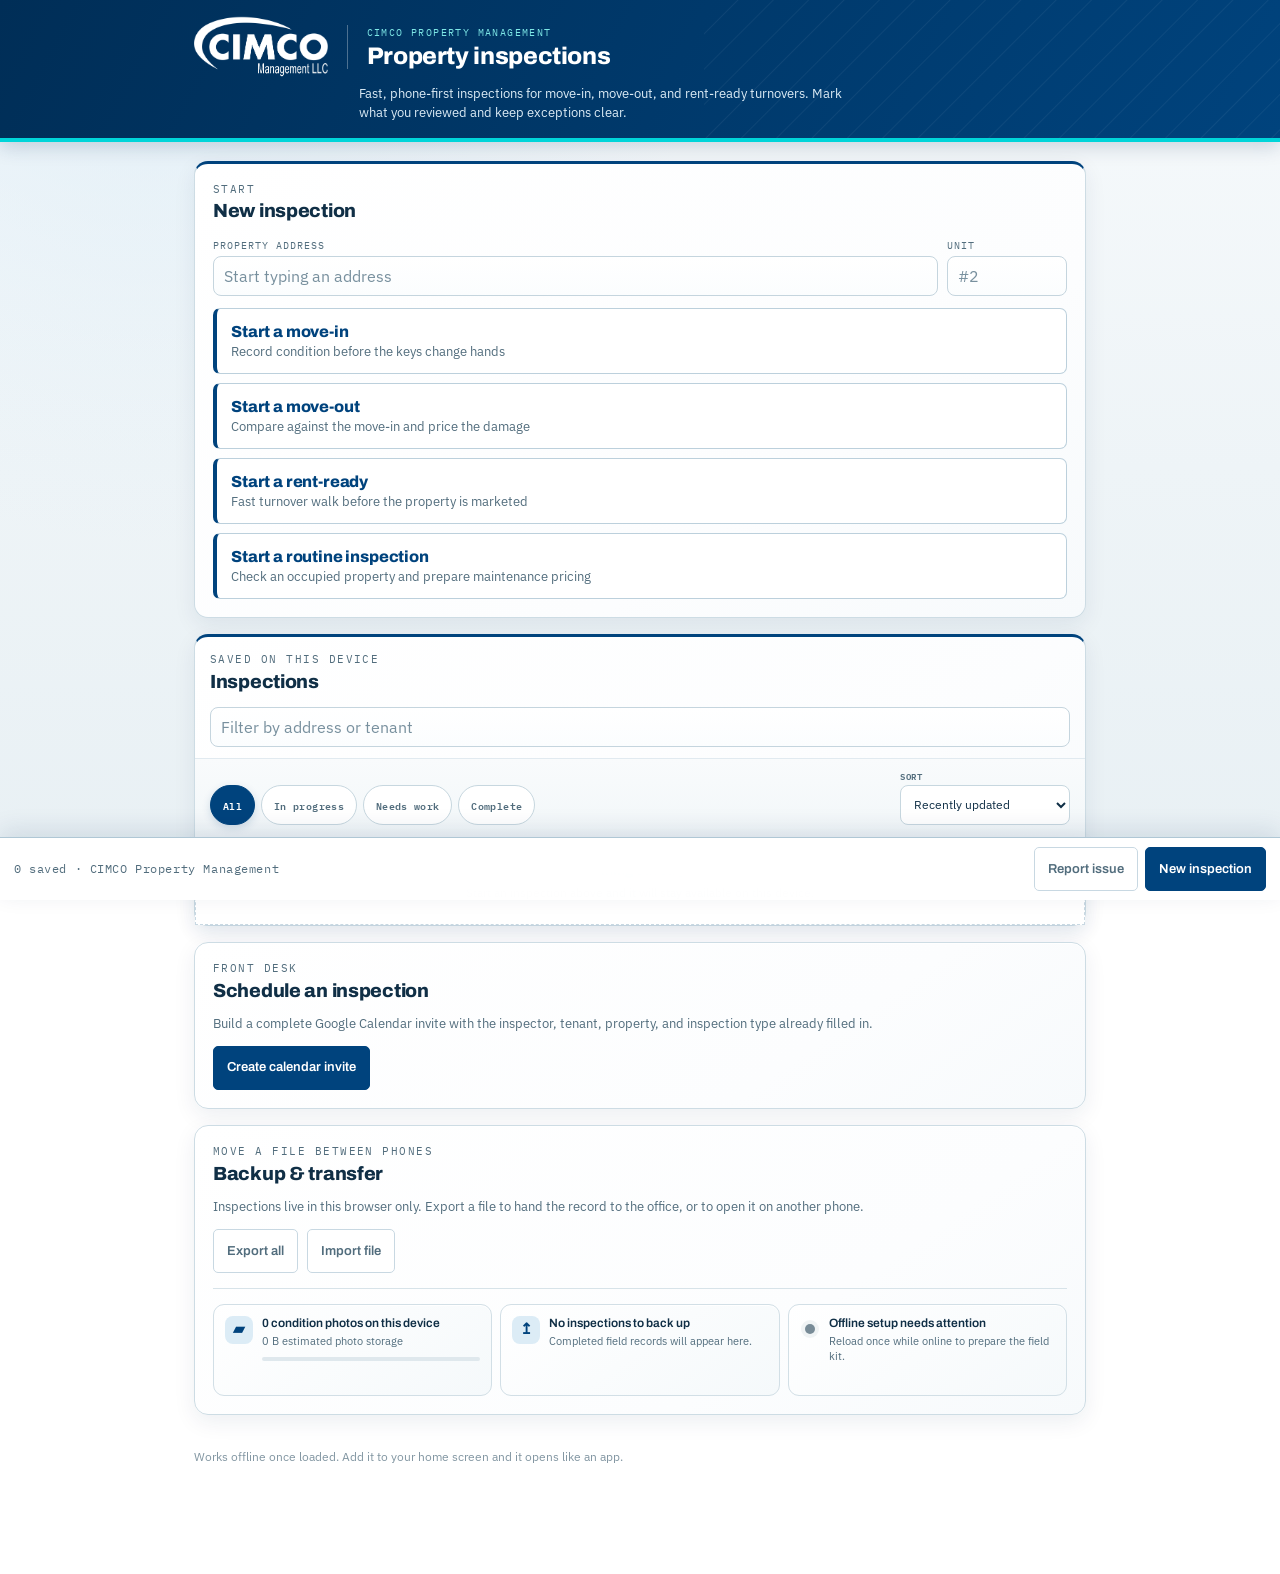
==== index.html @ 4949aca7 "Clear stale offline update status" ====
<!doctype html>
<meta charset="utf-8">
<meta name="viewport" content="width=device-width, initial-scale=1, viewport-fit=cover">
<title>CIMCO Property Inspection</title>
<meta name="theme-color" content="#00437D">
<meta name="apple-mobile-web-app-capable" content="yes">
<meta name="apple-mobile-web-app-status-bar-style" content="black-translucent">
<meta name="apple-mobile-web-app-title" content="Inspection">
<meta name="mobile-web-app-capable" content="yes">
<meta name="description" content="Fast property inspections for move-in, move-out, rent-ready, and routine property checks.">
<link rel="manifest" href="manifest.json">
<link rel="icon" href="./icon-192.png">

<link rel="preconnect" href="https://fonts.googleapis.com">
<link rel="preconnect" href="https://fonts.gstatic.com" crossorigin>
<link href="https://fonts.googleapis.com/css2?family=Archivo:wght@500;600;800&family=IBM+Plex+Mono:wght@400;500;600&family=IBM+Plex+Sans:wght@400;500;600&display=swap" rel="stylesheet">

<style>
:root{
  --brand:#00437D; --brand-deep:#002E57; --brand-mid:#1E6C9F; --brand-light:#DCECF6; --brand-pale:#F3F8FB;
  --ink:#102F46; --slate:#526D7D; --mute:#8296A2;
  --paper:#EEF4F8; --card:#FFFFFF; --rule:#C8D8E2; --hair:#E5EEF3;
  --hivis:#2D83B8;
  --ok:#096C9D; --work:#B84C42; --na:#788B97;
  --flag:#B84C42;
}
body[data-mode="out"]{ --hivis:#1E6C9F; }
body[data-mode="ready"]{ --hivis:#347FAD; }
body[data-mode="routine"]{ --hivis:#236F9F; }
*{box-sizing:border-box}
html{-webkit-text-size-adjust:100%; overscroll-behavior-x:none}
body{
  margin:0; background:linear-gradient(180deg,#F8FBFD 0,#EEF4F8 46%,#E6F0F5 100%); color:var(--ink);
  font-family:"IBM Plex Sans",-apple-system,BlinkMacSystemFont,"Segoe UI",sans-serif;
  font-size:15px; line-height:1.5;
  padding-bottom:calc(88px + env(safe-area-inset-bottom));
}
h1,h2,h3{font-family:"Archivo","Helvetica Neue",Arial,sans-serif;margin:0;letter-spacing:-0.01em}
button,input,textarea,select{font-family:inherit;font-size:15px}
button{touch-action:manipulation;-webkit-tap-highlight-color:transparent;cursor:pointer}
textarea,input,select{font-size:16px}
.mini,.act,.newbtn,.chip,.cam{transition:transform .16s ease,box-shadow .16s ease,border-color .16s ease,background .2s ease}
.mini:active,.act:active,.newbtn:active,.chip:active,.cam:active{transform:scale(.97)}
@media (hover:hover){.newbtn:hover{transform:translateY(-2px);box-shadow:0 7px 16px rgba(33,51,50,.16)}.card:hover{box-shadow:0 8px 22px rgba(79,63,42,.08)}}
.wrap{max-width:880px;margin:0 auto;padding:0 14px}
.mono{font-family:"IBM Plex Mono",ui-monospace,Menlo,Consolas,monospace}
:focus-visible{outline:2.5px solid var(--hivis);outline-offset:2px}
@media (prefers-reduced-motion:reduce){*,*:before,*:after{animation-duration:.01ms!important;animation-iteration-count:1!important;transition:none!important;scroll-behavior:auto!important}}

/* ---------- masthead ---------- */
.mast{position:relative;overflow:hidden;background:linear-gradient(120deg,#FFFFFF 0%,#F1F7FB 58%,#DCECF6 100%);color:var(--ink);padding:18px 0 0;border-bottom:4px solid var(--brand);box-shadow:0 4px 16px rgba(0,67,125,.14)}
.mast:after{content:"";position:absolute;inset:0 0 0 56%;pointer-events:none;opacity:.38;background:repeating-linear-gradient(135deg,transparent 0 18px,rgba(0,67,125,.10) 18px 19px),repeating-linear-gradient(45deg,transparent 0 46px,rgba(30,108,159,.10) 46px 47px)}
.mast .wrap,.mast .rail,.mast .pad{position:relative;z-index:1}
.mast-head{display:grid;grid-template-columns:190px minmax(0,1fr);gap:20px;align-items:center}
.mast .sub{display:none;font-family:"IBM Plex Mono",ui-monospace,Menlo,Consolas,monospace;font-size:11px;color:var(--brand-mid);text-transform:uppercase;letter-spacing:.14em;margin-bottom:6px}
.mast h1{font-size:25px;font-weight:800;text-transform:uppercase;letter-spacing:.02em;line-height:1.05}
.mast .lede{color:var(--slate);font-size:13px;margin:9px 0 0 210px;max-width:58ch}
.mast .pad{height:18px}
.report-logo{display:block;width:190px;height:88px;object-fit:contain;object-position:left center;filter:drop-shadow(0 3px 7px rgba(0,67,125,.10))}
.rail{display:flex;gap:7px;overflow-x:auto;padding:14px 14px 15px;margin:0 auto;max-width:880px}
.rail::-webkit-scrollbar{height:5px}
.rail::-webkit-scrollbar-thumb{background:#3A4045;border-radius:9px}
.chip{flex:0 0 auto;background:rgba(255,255,255,.82);border:1px solid rgba(0,67,125,.18);color:var(--slate);border-radius:6px;
  padding:7px 10px;text-align:left;min-width:118px;font-size:12.5px;line-height:1.3}
.chip b{display:block;font-weight:600;color:var(--ink);white-space:nowrap}
.chip span{font-family:"IBM Plex Mono",ui-monospace,Menlo,Consolas,monospace;font-size:10px;color:var(--mute);letter-spacing:.06em}
.chip.on{background:var(--hivis);border-color:var(--hivis)}
.chip.on b,.chip.on span{color:#fff}
.chip .dot{display:inline-block;width:6px;height:6px;border-radius:50%;background:#E98D76;margin-left:5px;vertical-align:middle}
.chip.on .dot{background:#874130}
.chip .tick{color:#9ED8BD;font-weight:700}
.chip.on .tick{color:#fff}

/* ---------- cards ---------- */
.card{background:var(--card);border:1px solid var(--rule);border-top:3px solid var(--ink);padding:15px;margin:16px 0;border-radius:7px;box-shadow:0 5px 16px rgba(79,63,42,.055)}
.card h2{font-size:17px;font-weight:800;text-transform:uppercase;letter-spacing:.01em}
.eyebrow{font-family:"IBM Plex Mono",ui-monospace,Menlo,Consolas,monospace;font-size:10.5px;letter-spacing:.14em;text-transform:uppercase;color:var(--slate)}

/* header form */
.grid{display:grid;grid-template-columns:1fr 1fr;gap:9px;margin-top:12px}
.grid .full{grid-column:1/-1}
label.f{display:block}
label.f > span{display:block;font-family:"IBM Plex Mono",ui-monospace,Menlo,Consolas,monospace;font-size:10px;letter-spacing:.1em;text-transform:uppercase;color:var(--slate);margin-bottom:3px}
.in{width:100%;border:1px solid var(--rule);background:#FFFEFB;padding:9px 10px;border-radius:5px;color:var(--ink)}
.in:focus{background:#fff;border-color:var(--slate)}
textarea.in{resize:vertical;min-height:60px;line-height:1.45}
.seg{display:flex;gap:6px}
.seg button{flex:1;min-height:42px;border:1px solid var(--rule);background:#FFFEFB;color:var(--slate);border-radius:5px;font-family:"IBM Plex Mono",ui-monospace,Menlo,Consolas,monospace;font-size:12px;letter-spacing:.08em;text-transform:uppercase}
.seg button.on{background:var(--ink);border-color:var(--ink);color:var(--hivis)}
.form-switch{display:grid;grid-template-columns:minmax(0,1fr) minmax(150px,190px) auto;gap:8px;align-items:end;margin-top:12px;padding:10px;border:1px solid var(--rule);border-left:4px solid var(--brand);border-radius:6px;background:var(--brand-pale)}
.form-switch-copy{min-width:0}
.form-switch-copy b{display:block;font-size:13px;color:var(--ink)}
.form-switch-copy small{display:block;margin-top:2px;color:var(--slate);font-size:11.5px;line-height:1.35}
.form-switch label span{display:block;margin-bottom:3px;font:9px/1.2 "IBM Plex Mono",ui-monospace,monospace;letter-spacing:.1em;text-transform:uppercase;color:var(--slate)}
.form-switch select{min-height:38px;padding:7px 9px}
.form-switch .mini:disabled{opacity:.48;cursor:default}

/* progress strip */
.strip{margin-top:14px;height:12px;background:repeating-linear-gradient(45deg,#E8E0D2 0 6px,#DDD3C4 6px 12px);position:relative;overflow:hidden;border-radius:99px}
.strip i{position:absolute;inset:0 auto 0 0;width:0;background:var(--hivis);transition:width .4s cubic-bezier(.2,.8,.2,1)}
.strip.done i{background:var(--ok)}
.strip.blocked i{background:var(--work)}
.tally{display:flex;justify-content:space-between;align-items:baseline;margin-top:7px;font-family:"IBM Plex Mono",ui-monospace,Menlo,Consolas,monospace;font-size:11px;letter-spacing:.06em;color:var(--slate)}
.tally b{font-size:15px;color:var(--ink)}
.strip.bump i{animation:progress-glow .65s ease both}
.fieldpulse{display:grid;grid-template-columns:36px minmax(0,1fr) auto;gap:9px;align-items:center;margin-top:12px;padding:9px 10px;border:1px solid #E3D7C4;border-radius:7px;background:linear-gradient(100deg,#FFF8EC,#FFFDF8);box-shadow:inset 0 1px rgba(255,255,255,.8);transition:background .25s,border-color .25s,transform .25s}
.fieldpulse.complete{background:linear-gradient(100deg,#EDF8F1,#FFFDF8);border-color:#B8DCC7}
.pace-signal{width:32px;height:32px;display:grid;place-items:center;border-radius:50%;background:var(--ink);color:var(--hivis);font-family:"Archivo","Helvetica Neue",Arial,sans-serif;font-weight:800;font-size:16px;box-shadow:0 3px 8px rgba(39,66,74,.2)}
.fieldpulse.complete .pace-signal{background:var(--ok);color:#fff}
.pace-copy{min-width:0;display:grid;gap:1px}
.pace-copy b{font-size:13px;line-height:1.2}
.pace-copy small{font-size:11.5px;color:var(--slate);line-height:1.25}
.pace-badge{font-family:"IBM Plex Mono",ui-monospace,Menlo,Consolas,monospace;font-size:9px;letter-spacing:.09em;color:#6E5837;border:1px solid #DEC9A9;border-radius:99px;padding:4px 6px;white-space:nowrap}
.fieldpulse.complete .pace-badge{color:var(--ok);border-color:#A5D1B5}
@keyframes progress-glow{0%{filter:brightness(1)}45%{filter:brightness(1.35);box-shadow:0 0 0 5px rgba(213,162,94,.2)}100%{filter:brightness(1);box-shadow:none}}
.print-meta{display:none}
.print-label,.print-sig-name{display:none}
.walk-progress{position:fixed;z-index:45;left:50%;top:9px;width:min(calc(100vw - 22px),460px);padding:8px 10px;border:1px solid #D8CCB7;border-radius:8px;background:rgba(255,253,249,.97);box-shadow:0 8px 22px rgba(31,52,53,.18);color:var(--ink);font:inherit;text-align:left;cursor:pointer;opacity:0;pointer-events:none;transform:translate(-50%,-130%);transition:transform .24s ease,opacity .2s ease;backdrop-filter:blur(12px)}
.walk-progress.show{opacity:1;pointer-events:auto;transform:translate(-50%,0)}
.walk-progress-top{display:flex;align-items:baseline;justify-content:space-between;gap:8px}
.walk-progress-top b{font-family:"Archivo","Helvetica Neue",Arial,sans-serif;font-size:12px;line-height:1.1}
.walk-progress-top small{font-family:"IBM Plex Mono",ui-monospace,Menlo,Consolas,monospace;font-size:9px;letter-spacing:.045em;color:var(--slate);white-space:nowrap}
.walk-progress-line{display:grid;grid-template-columns:1fr auto;align-items:center;gap:8px;margin-top:6px}
.walk-progress-line i{display:block;height:6px;overflow:hidden;border-radius:99px;background:#E8E0D2}
.walk-progress-line em{display:block;width:0;height:100%;border-radius:inherit;background:var(--hivis);transition:width .35s cubic-bezier(.2,.8,.2,1),background .25s}
.walk-progress.complete .walk-progress-line em{background:var(--ok)}
.walk-progress-line strong{font-family:"IBM Plex Mono",ui-monospace,Menlo,Consolas,monospace;font-size:11px;color:var(--ink)}

/* legend */
.legend{display:grid;grid-template-columns:repeat(3,1fr);gap:6px;margin-top:13px;padding-top:13px;border-top:1px solid var(--rule)}
.lg{display:flex;align-items:center;gap:7px;font-size:12px;color:var(--slate)}
.tag{width:26px;height:26px;flex:0 0 auto;display:grid;place-items:center;border-radius:5px;color:#fff;
  font-family:"IBM Plex Mono",ui-monospace,Menlo,Consolas,monospace;font-weight:600;font-size:13px}
.t-ok{background:var(--ok)} .t-work{background:var(--work)} .t-na{background:var(--na)}

/* ---------- spaces ---------- */
.sec{background:var(--card);border:1px solid var(--rule);margin-bottom:10px;border-radius:7px;overflow:hidden;box-shadow:0 3px 10px rgba(79,63,42,.035)}
.sec>summary{list-style:none;padding:12px 14px;display:flex;align-items:center;gap:9px;font-family:"Archivo","Helvetica Neue",Arial,sans-serif;font-weight:600;font-size:15.5px}
.sec>summary::-webkit-details-marker{display:none}
.caret{color:var(--mute);font-size:11px;transition:transform .2s}
details[open]>summary .caret{transform:rotate(90deg)}
.count{margin-left:auto;font-family:"IBM Plex Mono",ui-monospace,Menlo,Consolas,monospace;font-size:11px;color:var(--slate);letter-spacing:.05em;white-space:nowrap}
.count.flag{color:var(--work);font-weight:600}
.count.ok{color:var(--ok)}
.carry-badge{margin-left:2px;padding:2px 5px;border:1px solid #AFC8D7;border-radius:99px;background:var(--brand-pale);color:var(--brand);font:8px/1.2 "IBM Plex Mono",ui-monospace,monospace;letter-spacing:.06em;text-transform:uppercase;white-space:nowrap}
.sectools{display:flex;gap:6px;flex-wrap:wrap;padding:0 14px 11px;border-bottom:1px solid var(--rule)}
.mini{border:1px solid var(--rule);background:#FFFEFB;color:var(--slate);border-radius:5px;padding:7px 10px;min-height:36px;
  font-family:"IBM Plex Mono",ui-monospace,Menlo,Consolas,monospace;font-size:11px;letter-spacing:.07em;text-transform:uppercase}
.mini:hover{border-color:var(--slate);color:var(--ink)}
.mini.go{border-color:var(--ok);color:var(--ok)}
.mini.warn{border-color:var(--rule);color:var(--work)}
.roomtools{margin:0 0 12px;padding:13px 14px;border:1px solid var(--rule);border-left:4px solid var(--hivis);border-radius:7px;background:linear-gradient(110deg,#FFF9EF,#FFFDF9);box-shadow:0 3px 10px rgba(79,63,42,.035)}
.roomtools-head{display:flex;align-items:flex-start;justify-content:space-between;gap:12px}
.roomtools-head b{display:block;font-size:14px;color:var(--ink)}
.roomtools-head span{display:block;margin-top:2px;font-size:11.5px;line-height:1.35;color:var(--slate)}
.roomquick{display:flex;gap:6px;flex-wrap:wrap;margin-top:10px}
.roomquick .mini{background:#fff;min-height:38px}
.roomquick .room-primary{border-color:var(--hivis);color:var(--ink)}
.roomtools-note{margin-top:8px;font:10px/1.4 "IBM Plex Mono",ui-monospace,monospace;color:var(--mute)}
.print-room-groups{display:none}

/* desktop room bookmarks + compact mobile jump control */
.section-bookmarks{display:none;position:fixed;z-index:32;top:150px;left:max(12px,calc(50% - 630px));width:174px;max-height:calc(100vh - 176px);overflow:auto;padding:11px;background:rgba(255,253,249,.97);border:1px solid var(--rule);border-top:3px solid var(--ink);border-radius:7px;box-shadow:0 7px 20px rgba(42,54,51,.12);backdrop-filter:blur(10px)}
.section-bookmarks h2{font-size:10px;letter-spacing:.12em;text-transform:uppercase;color:var(--slate);margin:0 0 7px;padding:0 4px}
.section-bookmark{width:100%;display:grid;grid-template-columns:minmax(0,1fr) auto;gap:6px;align-items:center;border:0;border-top:1px solid var(--hair);background:transparent;color:var(--ink);padding:8px 4px;text-align:left;font-size:12px;line-height:1.25}
.section-bookmark:first-of-type{border-top:0}
.section-bookmark span{overflow:hidden;text-overflow:ellipsis;white-space:nowrap}
.section-bookmark small{font:9px/1 "IBM Plex Mono",ui-monospace,monospace;color:var(--mute)}
.section-bookmark:hover{color:var(--ok)}
.section-bookmark.on{color:var(--ink);font-weight:600;background:#F5EBDD;box-shadow:inset 3px 0 var(--hivis);padding-left:9px}
.section-bookmark.flag small{color:var(--work);font-weight:600}
.room-jump-mobile{display:none;margin:12px 0 4px;padding:9px 10px;border:1px solid var(--rule);border-left:4px solid var(--hivis);border-radius:6px;background:rgba(255,253,249,.96);box-shadow:0 3px 10px rgba(79,63,42,.055)}
.room-jump-mobile span{display:block;margin-bottom:3px;font:9px/1.2 "IBM Plex Mono",ui-monospace,monospace;letter-spacing:.1em;text-transform:uppercase;color:var(--slate)}
.room-jump-mobile select{width:100%;border:0;background:transparent;color:var(--ink);font-weight:600;padding:4px 1px}
@media (min-width:1180px){body[data-view="editor"] .section-bookmarks{display:block}}
@media (max-width:1179px){body[data-view="editor"] .room-jump-mobile{display:block}}

.item{padding:11px 14px;border-top:1px solid var(--hair)}
.item.flagged{background:#FFF5F0}
.item.is-na .iname{color:var(--na);text-decoration:line-through}
.itop{display:flex;align-items:center;gap:9px}
.iname{flex:1;font-size:14.5px;line-height:1.35}
.base{display:block;font-family:"IBM Plex Mono",ui-monospace,Menlo,Consolas,monospace;font-size:10px;letter-spacing:.06em;color:var(--mute);text-transform:uppercase;margin-top:2px}
.base.chg{color:var(--work);font-weight:600}
.cam{flex:0 0 auto;width:38px;height:38px;border:1px solid var(--rule);background:#FFFEFB;border-radius:5px;font-size:16px;line-height:1;position:relative}
.cam b{position:absolute;top:-6px;right:-6px;background:var(--ink);color:var(--hivis);border-radius:9px;font-family:"IBM Plex Mono",ui-monospace,Menlo,Consolas,monospace;font-size:10px;padding:1px 5px}
.pad6{display:grid;grid-template-columns:repeat(3,1fr);gap:6px;margin-top:9px}
.k{min-height:48px;border:1px solid var(--rule);background:#FFFEFB;border-radius:5px;
  font-family:"IBM Plex Mono",ui-monospace,Menlo,Consolas,monospace;font-weight:600;font-size:14px;color:var(--slate);display:grid;place-items:center;line-height:1;transition:transform .16s ease,box-shadow .16s ease,border-color .16s ease,background .2s ease}
.k small{display:block;white-space:nowrap;font-size:8px;letter-spacing:.06em;font-weight:400;margin-top:1px;color:var(--mute)}
.k:hover{border-color:var(--slate)}
.k:active{transform:scale(.94)}
.k.on{color:#fff;border-color:transparent}
.k.on small{color:rgba(255,255,255,.75)}
.k.on.k-ok{background:var(--ok)} .k.on.k-work{background:var(--work)} .k.on.k-na{background:var(--na)}
.item.just-marked{animation:item-set .48s ease both}
.item.just-marked .k.on{animation:status-pop .48s cubic-bezier(.18,.89,.32,1.28) both;box-shadow:0 6px 14px rgba(39,66,74,.16)}
.sec.section-finish>summary{animation:section-win .6s ease both}
@keyframes status-pop{0%{transform:scale(.86)}55%{transform:scale(1.1)}100%{transform:scale(1)}}
@keyframes item-set{0%{background:#FFF9E8}100%{background:inherit}}
@keyframes section-win{0%{background:#FFF3D9}100%{background:var(--card)}}
.note{width:100%;margin-top:8px;border:1px solid var(--rule);border-left:3px solid var(--work);padding:8px 9px;
  background:#fff;resize:vertical;min-height:40px;font-size:16px;line-height:1.45;display:none}
.item.flagged .note,.item.is-na .note{display:block}
.thumbs{display:flex;gap:6px;flex-wrap:wrap;margin-top:8px}
.thumbs img{width:56px;height:56px;object-fit:cover;border:1px solid var(--rule);border-radius:2px;cursor:pointer}
.pcode,.pnote,.pfigs{display:none}
@media print{#dictCard{display:none!important}}
.appx{display:none}

/* exceptions block */
.block{background:linear-gradient(120deg,#243F46,#31565A);color:var(--paper);padding:15px;margin-bottom:12px;border-radius:7px;border:1px solid #203A42;box-shadow:0 5px 16px rgba(33,51,50,.12)}
.block h3{color:var(--hivis);font-size:11.5px;text-transform:uppercase;letter-spacing:.14em;font-family:"IBM Plex Mono",ui-monospace,Menlo,Consolas,monospace;font-weight:600}
.block ul{margin:10px 0 0;padding-left:17px;font-size:13.5px;color:#DDE1E4}
.block li{margin-bottom:6px}
.block li b{color:#fff}
.block .none{margin-top:8px;font-size:13.5px;color:#9BA1A6}
.block .code{font-family:"IBM Plex Mono",ui-monospace,Menlo,Consolas,monospace;color:var(--hivis);font-size:11px;letter-spacing:.08em}

/* worksheet */
.wk{border-top:1px solid var(--rule);margin-top:12px;padding-top:10px}
.wkrow{display:flex;align-items:center;gap:8px;padding:9px 0;border-bottom:1px solid var(--hair);flex-wrap:wrap}
.wkrow .wn{flex:1 1 100%;font-size:13.5px}
.wkrow .wn i{font-style:normal;color:var(--slate);font-size:12px}
.money-entry{display:grid;grid-template-columns:auto minmax(0,1fr);align-items:center;border:1px solid var(--rule);border-radius:5px;background:#fff;overflow:hidden}
.money-entry .currency-prefix{padding-left:10px;color:var(--slate);font-family:"IBM Plex Mono",ui-monospace,Menlo,Consolas,monospace}
.money-entry .in{width:100%;border:0!important;background:transparent;padding-left:5px;box-shadow:none!important}
.wkrow .money-entry{width:112px}
.wkrow .money{width:100%}
.wkrow .seg{flex:1;min-width:180px}
.wkrow .seg button{min-height:36px;font-size:10.5px}
.wtot{display:flex;justify-content:space-between;align-items:baseline;padding-top:11px;font-family:"IBM Plex Mono",ui-monospace,Menlo,Consolas,monospace;font-size:12px;letter-spacing:.06em;color:var(--slate)}
.wtot b{font-family:"Archivo","Helvetica Neue",Arial,sans-serif;font-size:20px;color:var(--ink)}
.wtot b.empty{display:inline-block;min-width:112px;min-height:1.25em;border-bottom:1px solid var(--ink)}
.manual-pricing{display:none}

/* signatures */
.sigs{display:grid;grid-template-columns:1fr 1fr;gap:10px;margin-top:12px}
.sigbox{border:1px solid var(--rule);background:#FFFEFB;padding:9px}
.sig-surface{position:relative}
.sigbox canvas{width:100%;height:auto;aspect-ratio:30/11;background:#fff;border:1px dashed var(--rule);touch-action:none;display:block}
.sig-print{display:none}
.sigbox .row{display:flex;gap:6px;align-items:center;margin-top:7px}
.ack{font-size:12.5px;color:var(--slate);margin-top:11px;line-height:1.5;border-left:3px solid var(--hivis);padding-left:10px}

/* dictation */
.drow{display:flex;align-items:center;gap:9px;padding:8px 0;border-bottom:1px solid var(--hair);font-size:13.5px}
.drow .dt{flex:1;min-width:0}
.drow .dt b{font-weight:600}
.drow .dt i{display:block;font-style:normal;font-size:12px;color:var(--slate);margin-top:1px}
.dtag{flex:0 0 auto;padding:3px 8px;border-radius:5px;color:#fff;font-family:"IBM Plex Mono",ui-monospace,monospace;font-size:11px;letter-spacing:.05em}
.dtag.k-ok{background:var(--ok)} .dtag.k-work{background:var(--work)} .dtag.k-na{background:var(--na)}
.drop{border:0;background:none;color:var(--mute);font-size:17px;line-height:1;padding:4px 6px}
.drop:hover{color:var(--work)}
.dnote{font-size:12.5px;color:var(--slate);margin:10px 0 0;padding-left:10px;border-left:3px solid var(--hivis)}
#micBtn.live{background:var(--work);border-color:var(--work);color:#fff}
.localvoice{margin-top:11px;padding:11px;border:1px solid #D8CCB7;border-radius:6px;background:linear-gradient(110deg,#FFF9EE,#FFFDF9)}
#dictCard,[data-transcription-beta]{display:none!important}
.localvoice b{font-size:12.5px}
.localvoice p{margin:4px 0 0;font-size:12px;line-height:1.45;color:var(--slate)}
.dicthints{display:none;align-items:center;gap:7px;flex-wrap:wrap;margin-top:7px;padding:7px 9px;border-left:3px solid var(--hivis);background:#FFF8EC;color:var(--slate);font-size:11.5px;line-height:1.35}
.dicthints.on{display:flex}.dicthints button{font-size:10.5px;padding:6px 8px;min-height:30px}
.voice-status{display:grid;grid-template-columns:minmax(0,1fr) auto;gap:5px 8px;align-items:center;margin-top:9px;font-family:"IBM Plex Mono",ui-monospace,Menlo,Consolas,monospace;font-size:10px;letter-spacing:.04em;color:var(--slate)}
.voice-status b{font-size:10px;color:var(--ink);font-weight:700;font-variant-numeric:tabular-nums}
.voice-status small{grid-column:1/-1;font-size:9.5px;letter-spacing:.02em;color:var(--mute)}
.voice-status i{grid-column:1/-1;display:block;height:7px;overflow:hidden;border-radius:99px;background:#E6DDCF}
.voice-status i em{display:block;width:0;height:100%;border-radius:inherit;background:var(--hivis);transition:width .25s ease}
.voice-status.preparing i em{animation:voice-sweep 1.15s ease-in-out infinite}
.voice-status.done i em{width:100%!important;background:var(--ok)}
@keyframes voice-sweep{0%{width:8%}50%{width:72%}100%{width:8%}}
.officeai{position:relative;margin-top:12px;padding:13px;border:1px solid #A9C8C4;border-radius:7px;background:linear-gradient(125deg,#EEF8F5,#FFFDF8);overflow:hidden}
.officeai:after{content:"AI";position:absolute;right:-4px;top:-20px;font-family:"Archivo",sans-serif;font-size:76px;font-weight:800;color:#2F78660B;pointer-events:none}
.officeai-head{position:relative;z-index:1;display:flex;justify-content:space-between;align-items:center;gap:8px}
.officeai-head b{font-family:"Archivo",sans-serif;font-size:14px;color:var(--ink)}
.beta-pill{padding:3px 7px;border-radius:99px;background:#DCEFE8;color:#276653;font-family:"IBM Plex Mono",monospace;font-size:9px;letter-spacing:.08em;font-weight:600}
.officeai p{position:relative;z-index:1;margin:5px 0 0;font-size:12px;line-height:1.45;color:var(--slate)}
.officeai .row{position:relative;z-index:1}
.office-status{position:relative;z-index:1;display:grid;grid-template-columns:minmax(0,1fr) auto;gap:5px 8px;align-items:center;margin-top:10px;font-family:"IBM Plex Mono",monospace;font-size:10px;color:var(--slate)}
.office-status strong{font-size:10px;color:var(--ink)}
.office-status small{grid-column:1/-1;line-height:1.35;color:var(--mute)}
.office-status i{grid-column:1/-1;height:8px;overflow:hidden;border-radius:99px;background:#DCE5DF}
.office-status em{display:block;width:0;height:100%;border-radius:inherit;background:linear-gradient(90deg,var(--hivis),var(--ok));transition:width .28s ease}
.office-status.busy em{box-shadow:0 0 10px rgba(47,120,102,.35)}
.office-status.failed strong{color:var(--work)}
.office-status.done strong{color:var(--ok)}
.office-review{position:relative;z-index:1;display:none;margin-top:9px;padding:8px 9px;border-left:3px solid var(--ok);background:#fff;font-size:11.5px;color:var(--slate);line-height:1.45}
.office-review.on{display:block}
.backupvoice{padding:0;background:#FFFCF7}
.backupvoice summary{cursor:pointer;padding:10px 11px;font-family:"IBM Plex Mono",monospace;font-size:10px;letter-spacing:.06em;color:var(--slate)}
.backupvoice[open]{padding:0 11px 11px}.backupvoice[open] summary{margin:0 -11px 8px;border-bottom:1px solid var(--hair)}
.pair-status{padding:8px 10px;margin:9px 0;border-radius:5px;background:#F4F0E8;font-size:12px;color:var(--slate)}
.pair-status.ok{background:#EAF6EE;color:#276653}.pair-status.bad{background:#FFF0EC;color:#9C422F}

/* home */
.new{display:grid;grid-template-columns:1fr;gap:9px;margin-top:12px}
.newbtn{border:1px solid var(--ink);background:linear-gradient(120deg,#27424A,#31565A);color:var(--paper);text-align:left;padding:14px;border-radius:7px;box-shadow:0 3px 9px rgba(33,51,50,.12)}
.newbtn b{display:block;font-family:"Archivo","Helvetica Neue",Arial,sans-serif;font-weight:800;font-size:16px;text-transform:uppercase;letter-spacing:.02em;color:#fff}
.newbtn span{display:block;font-size:12.5px;color:#A9AFB4;margin-top:3px}
.newbtn.alt{background:var(--card);color:var(--ink)}
.newbtn.alt b{color:var(--ink)} .newbtn.alt span{color:var(--slate)}
.newbtn.ready{background:#FFF6E8;border-color:#C98B4B;color:var(--ink)}
.newbtn.ready b{color:#7C4E20}.newbtn.ready span{color:#765B36}
.newbtn.routine{background:#F2F7EA;border-color:#7B9A62;color:var(--ink)}
.newbtn.routine b{color:#426333}.newbtn.routine span{color:#5C7050}
.quickstart{display:grid;grid-template-columns:1fr 120px;gap:9px;margin-top:12px}
.quickstart .f{margin:0}
.quickstart .f.full{grid-column:1/-1}
.checkrow{display:flex;gap:7px;flex-wrap:wrap}
.checkrow label{display:flex;align-items:center;gap:6px;border:1px solid var(--rule);background:#FFFEFB;border-radius:5px;padding:8px 10px;font-size:13px}
.checkrow input{accent-color:var(--ink);width:16px;height:16px;margin:0}
.readyonly{display:none}
.routineonly{display:none}
body[data-mode="ready"] .readyonly{display:block}
body[data-mode="ready"] .readyonly.f{display:block}
body[data-mode="routine"] .routineonly{display:block}
body[data-mode="routine"] .routineonly.f{display:block}
body[data-mode="ready"] .signCard{display:none}
.inoutonly{display:block}
body[data-mode="ready"] .inoutonly{display:none!important}
body[data-mode="routine"] .moveonly{display:none!important}
.row{display:flex;gap:9px;flex-wrap:wrap;align-items:center}
.recrow{display:flex;align-items:stretch;border-top:1px solid var(--hair);background:var(--card)}
.recrow:first-of-type{border-top:none}
.rec{display:flex;align-items:center;gap:11px;padding:12px 14px;border:0;background:var(--card);flex:1;min-width:0;text-align:left}
.recdelete{flex:0 0 auto;align-self:center;margin-right:10px;padding:7px 8px;border:1px solid #D9B7AF;border-radius:5px;background:#FFF8F6;color:#A43D2B;font-family:"IBM Plex Mono",ui-monospace,Menlo,Consolas,monospace;font-size:9px;letter-spacing:.06em;text-transform:uppercase;cursor:pointer}
.recdelete:hover,.recdelete:focus-visible{background:#A43D2B;color:#fff;border-color:#A43D2B}
.rec .badge{flex:0 0 auto;width:44px;height:44px;display:grid;place-items:center;border-radius:6px;background:var(--ink);color:var(--hivis);
  font-family:"IBM Plex Mono",ui-monospace,Menlo,Consolas,monospace;font-size:11px;font-weight:600;letter-spacing:.04em}
.rec .badge.out{background:#0E3B4C;color:#4FC3E8}
.rec .badge.ready{background:#FFF0D5;color:#8B5208}
.rec .badge.routine{background:#EDF5E4;color:#426333}
.rec .rt{flex:1;min-width:0}
.rec .rt b{display:block;font-weight:600;font-size:14.5px;white-space:nowrap;overflow:hidden;text-overflow:ellipsis}
.rec .rt span{display:block;font-family:"IBM Plex Mono",ui-monospace,Menlo,Consolas,monospace;font-size:10.5px;color:var(--slate);letter-spacing:.06em;text-transform:uppercase;white-space:nowrap;overflow:hidden;text-overflow:ellipsis}
.rec .pc{font-family:"IBM Plex Mono",ui-monospace,Menlo,Consolas,monospace;font-size:11px;color:var(--slate)}
.empty{padding:22px 14px;text-align:center;color:var(--slate);font-size:13.5px;background:var(--card);border:1px dashed var(--rule)}

/* bottom bar */
.bar{position:fixed;left:0;right:0;bottom:0;background:rgba(255,253,249,.96);border-top:2px solid var(--ink);z-index:30;
  padding:9px 14px calc(9px + env(safe-area-inset-bottom));display:flex;gap:7px;align-items:center}
.bar .st{flex:1;min-width:0;font-family:"IBM Plex Mono",ui-monospace,Menlo,Consolas,monospace;font-size:11.5px;color:var(--slate);letter-spacing:.05em;
  white-space:nowrap;overflow:hidden;text-overflow:ellipsis}
.bar .st b{color:var(--ink)}
.act{font-family:"Archivo","Helvetica Neue",Arial,sans-serif;font-weight:600;font-size:13px;border:1px solid var(--ink);background:var(--card);color:var(--ink);
  padding:11px 13px;border-radius:5px;white-space:nowrap;min-height:44px}
.act:hover{background:var(--hivis)}
.act.ghost{border-color:var(--rule);color:var(--slate)}
.act.ghost:hover{background:#F3F1EA;color:var(--ink)}
.act.solid{background:var(--ink);color:#fff}
.act.solid:hover{background:#000}

/* lightbox + toast */
.lb{position:fixed;inset:0;background:rgba(10,11,12,.92);z-index:60;display:none;align-items:center;justify-content:center;flex-direction:column;gap:14px;padding:16px}
.lb.on{display:flex}
.lb img{max-width:100%;max-height:74vh;object-fit:contain}
.mcard{background:var(--card);border-top:3px solid var(--ink);width:100%;max-width:430px;padding:16px;max-height:82vh;overflow:auto}
.mcard .recrow{border-top:1px solid var(--hair)}
.bugnote{margin:10px 0;padding:9px 10px;border-left:3px solid var(--hivis);background:#FFF8EC;color:var(--slate);font-size:12px;line-height:1.45}
.bugstatus{margin:9px 0;padding:8px 10px;background:#F3F1EA;color:var(--slate);font:10.5px/1.45 "IBM Plex Mono",ui-monospace,Menlo,Consolas,monospace;white-space:pre-wrap;word-break:break-word}
.toast{position:fixed;left:50%;transform:translateX(-50%);bottom:calc(96px + env(safe-area-inset-bottom));background:var(--ink);color:#fff;
  padding:10px 16px;border-radius:2px;font-family:"IBM Plex Mono",ui-monospace,Menlo,Consolas,monospace;font-size:12px;letter-spacing:.06em;z-index:70;opacity:0;
  pointer-events:none;transition:opacity .25s}
.toast.on{opacity:1}
#celebrate{position:fixed;inset:0;z-index:80;pointer-events:none;overflow:hidden}
.confetti{position:absolute;left:50%;bottom:13%;width:8px;height:13px;border-radius:2px;background:var(--tone);opacity:0;animation:confetti-burst .95s cubic-bezier(.18,.72,.26,1) both}
@keyframes confetti-burst{0%{opacity:0;transform:translate(-50%,0) rotate(0deg) scale(.55)}10%{opacity:1}100%{opacity:0;transform:translate(calc(-50% + var(--x)),var(--y)) rotate(var(--spin)) scale(1)}}
.foot{font-size:12px;color:var(--mute);padding:16px 0 8px;line-height:1.6}
.hide{display:none!important}

/* ---------- CIMCO brand system ---------- */
.card,.sec,.section-bookmarks,.room-jump-mobile,.bar,.mcard,.rec,.recrow,.empty{background:var(--card);border-color:var(--rule);box-shadow:0 6px 18px rgba(0,67,125,.07)}
.card,.section-bookmarks,.mcard{border-top-color:var(--brand)}
.in,.mini,.cam,.k,.seg button,.checkrow label,.sigbox{background:#fff;border-color:var(--rule)}
.strip,.walk-progress-line i{background:repeating-linear-gradient(45deg,#DFEAF1 0 6px,#D2E0E9 6px 12px)}
.fieldpulse{border-color:#C9DDE9;background:linear-gradient(100deg,#EDF6FB,#FFFFFF)}
.fieldpulse.complete{border-color:#A9CBDD;background:linear-gradient(100deg,#E5F2F8,#FFFFFF)}
.pace-badge{color:var(--brand);border-color:#A9C9DC}
.fieldpulse.complete .pace-badge{color:var(--brand);border-color:#8CBBD3}
.roomtools{border-color:var(--rule);border-left-color:var(--hivis);background:linear-gradient(110deg,#EDF6FB,#FFFFFF);box-shadow:0 4px 12px rgba(0,67,125,.05)}
.section-bookmark.on{background:var(--brand-light);box-shadow:inset 3px 0 var(--brand)}
.room-jump-mobile{background:rgba(255,255,255,.97)}
.item.flagged{background:#FFF3F1}
.block{background:linear-gradient(120deg,var(--brand-deep),var(--brand));border-color:var(--brand-deep);box-shadow:0 6px 18px rgba(0,47,87,.15)}
.block ul{color:#E5F1F8}.block .none{color:#B8D0DE}
.newbtn{background:linear-gradient(120deg,var(--brand-deep),var(--brand));border-color:var(--brand);box-shadow:0 4px 12px rgba(0,67,125,.16)}
.newbtn.ready,.newbtn.routine{background:var(--brand-pale);border-color:#8DB6CE;color:var(--ink)}
.newbtn.ready b,.newbtn.routine b{color:var(--brand)}
.newbtn.ready span,.newbtn.routine span{color:var(--slate)}
.rec .badge,.rec .badge.out{background:var(--brand);color:#fff}
.rec .badge.ready,.rec .badge.routine{background:var(--brand-light);color:var(--brand)}
.bar{border-top-color:var(--brand);backdrop-filter:blur(14px)}
.act:hover{background:var(--brand-light)}
.act.solid{background:var(--brand);border-color:var(--brand)}
.act.solid:hover{background:var(--brand-mid)}
.act.ghost:hover,.bugstatus{background:var(--brand-pale)}
.bugnote{background:#EAF4FA;border-left-color:var(--brand-mid)}
.toast{background:var(--brand-deep)}
.cam b{background:var(--brand);color:#fff}
.walk-progress{border-color:#BDD3E0;background:rgba(255,255,255,.97);box-shadow:0 8px 22px rgba(0,67,125,.16)}
.localvoice,.dicthints,.officeai,.pair-status{background:var(--brand-pale);border-color:#BDD5E3}

@media (max-width:560px){
  .mast-head{grid-template-columns:126px minmax(0,1fr);gap:12px}
  .report-logo{width:126px;height:62px}
  .mast .lede{margin-left:138px;font-size:12px}
  .mast h1{font-size:21px}
  .form-switch{grid-template-columns:minmax(0,1fr) auto;align-items:end}
  .form-switch-copy{grid-column:1/-1}
  .grid{grid-template-columns:1fr}
  .sigs{grid-template-columns:1fr}
  .legend{grid-template-columns:repeat(2,1fr)}
  .bar .st{display:none}
  .act{flex:1;text-align:center;padding:11px 6px}
  .quickstart{grid-template-columns:1fr}
}

@media (min-width:620px){
  .item{display:grid;grid-template-columns:1fr auto;column-gap:14px;align-items:center}
  .itop{grid-column:1}
  .pad6{grid-column:2;margin-top:0;grid-template-columns:repeat(3,96px)}
  .note,.thumbs{grid-column:1/-1}
}
@media print{
  @page{margin:11mm 12mm 13mm}
  .mast .lede,.rail,.bar,.sectools,.pad6,.cam,.mini,.toast,.lb,#celebrate,#fieldPulse,#walkProgress,#sectionBookmarks,.room-jump-mobile,.noprint,#dictCard,#addSpaces,#edFoot,.roomtools{display:none!important}
  body{background:#fff;padding:0;font-size:10pt;line-height:1.35;color:#151515;-webkit-print-color-adjust:exact;print-color-adjust:exact}
  .wrap{max-width:none!important;width:auto!important;padding-left:8mm!important;padding-right:8mm!important}
  .mast{background:#fff;color:#111;padding:0 0 3mm;border-bottom:2px solid #1B3C46;margin:0 8mm}
  .mast:after{display:none}
  .mast .wrap{padding:0!important}
  .mast-head{display:grid;grid-template-columns:31mm minmax(0,1fr);gap:4mm;align-items:center;min-height:14mm}
  .report-logo{display:block;width:31mm;max-height:14mm;object-fit:contain;object-position:left center;filter:none}
  .mast-copy{border-left:1px solid #A7B0B2;padding-left:4mm;min-width:0}
  .mast .sub{display:block;color:#47565B;font-size:7.5pt;letter-spacing:.14em}
  .mast h1{font-size:18pt;line-height:1.1;letter-spacing:.015em;margin:2px 0 0;color:#173943}
  .card{border:0!important;box-shadow:none!important;border-radius:0!important;break-inside:avoid;margin:0;padding:0;background:#fff}
  #editor > .card:first-of-type{margin:0 0 10px!important;padding:0 0 9px!important;border-bottom:1px solid #78858A!important}
  #edEyebrow{display:none!important}
  #edAddr{font-size:14pt;line-height:1.2;margin:0 0 5px;color:#111}
  #editor > .card:first-of-type .strip,#editor > .card:first-of-type .tally,#editor > .card:first-of-type #metaBox,#editor > .card:first-of-type .legend{display:none!important}
  .print-meta{display:grid;grid-template-columns:repeat(3,minmax(0,1fr));gap:5px 16px;margin-top:7px;color:#151515}
  .print-meta span{font-size:9.2pt;line-height:1.35;overflow-wrap:anywhere}
  .print-meta b{display:block;font-family:"IBM Plex Mono",ui-monospace,Menlo,Consolas,monospace;font-size:7.3pt;letter-spacing:.07em;text-transform:uppercase;color:#59666A;margin:0 0 1px}
  .sec{border:0!important;border-top:1px solid #A7B0B2!important;border-radius:0!important;box-shadow:none!important;margin:8px 0 0;break-inside:auto}
  .sec.room-space{display:none!important}
  .print-room-groups{display:block;margin-top:8px}
  .print-room-group{break-inside:avoid;margin:8px 0 0;border-top:1.5px solid #1B3C46;padding-top:5px}
  .print-room-group h2{font-size:11.5pt;color:#173943;margin:0 0 2px}
  .print-room-group p{font-size:7.5pt;color:#59666A;margin:0 0 4px}
  .room-matrix{width:100%;border-collapse:collapse;table-layout:fixed;font-size:7.2pt}
  .room-matrix th,.room-matrix td{border:1px solid #C5CCCE;padding:2px 3px;text-align:center;vertical-align:middle;overflow-wrap:anywhere}
  .room-matrix th{background:#F1F3F2;color:#173943;font-weight:600}
  .room-matrix th:first-child,.room-matrix td:first-child{width:28%;text-align:left}
  .room-matrix td.work{background:#FCE8E5;color:#9B3427;font-weight:800}.room-matrix td.ok{color:#245E49;font-weight:700}.room-matrix td.na{color:#687677}
  .sec>summary{break-after:avoid}
  .item{break-inside:avoid}
  .item.unreviewed{display:none!important}
  .sec.no-reviewed{display:none!important}
  body[data-mode="routine"] .item.unreviewed{display:grid!important}
  body[data-mode="routine"] .sec.no-reviewed{display:block!important}
  .caret{display:none}
  .sec>summary{padding:7px 0 5px;border-bottom:1px solid #CBD1D2;background:#fff!important;font-size:11.5pt;color:#173943}
  details{display:block}
  details>summary{list-style:none}
  .item{border-top:0;padding:5px 0;background:#fff!important}
  .item+.item{border-top:1px solid #E2E5E5}
  .itop{align-items:baseline}
  .pcode{display:inline-block;float:right;font-family:"IBM Plex Mono",ui-monospace,Menlo,Consolas,monospace;font-size:8pt;font-weight:600;letter-spacing:.03em;color:#455255;border:0;padding:0;white-space:nowrap}
  .item.flagged .pcode{color:#9B3427}.item.is-na .pcode{color:#687677}
  .note{display:none!important}
  .pnote{display:block;border-left:2px solid #B95A48;padding:1px 8px;margin:3px 0 3px 2px;color:#343434;font-style:italic}
  .pnote:empty{display:none}
  body[data-mode="routine"] .pnote:empty{display:block;height:18px;border-left:0;border-bottom:1px solid #A7B0B2;margin:2px 0 4px;padding:0}
  ::placeholder{color:transparent!important}
  input[type=date]::-webkit-calendar-picker-indicator{display:none}
  .block li b,.block li i{color:#000}
  .item{padding:4px 10px}
  .iname{font-size:10.5pt}
  .base{color:#444}
  .in,.seg button{border-color:#999;background:#fff}
  .thumbs{display:none!important}
  .pfigs{display:inline-block;font-family:"IBM Plex Mono",ui-monospace,monospace;font-size:8pt;color:#444;margin-left:7px}
  .appx{display:block;break-before:page}
  .appx:empty{display:none!important;break-before:auto}
  .appx h3{font-family:"Archivo","Helvetica Neue",Arial,sans-serif;font-size:13pt;text-transform:uppercase;letter-spacing:.02em;margin:0 0 4px}
  .appx .lead{font-size:9pt;color:#444;margin:0 0 10px}
  .appx figure{margin:0 0 12px;display:inline-block;vertical-align:top;break-inside:avoid;padding-right:10px}
  .appx figcaption{font-size:8.5pt;color:#222;margin-top:4px;line-height:1.35}
  .appx img{width:100%;border:1px solid #999;display:block}
  .appx.sz-sm figure{width:31.5%}
  .appx.sz-md figure{width:48%}
  .appx.sz-lg figure{width:100%;break-after:page}
  .appx.sz-lg img{max-height:8.2in;object-fit:contain}
  .block{background:#fff;color:#151515;border:0;border-top:2px solid #1B3C46;border-bottom:1px solid #A7B0B2;padding:7px 0;margin:11px 0 5px}
  .block.no-flags{display:none!important}
  .block h3{margin:0 0 4px;font-size:10pt;color:#173943;text-transform:uppercase;letter-spacing:.045em}
  .block h3 .screen-label{display:none}.block h3 .print-label{display:inline}
  .block .code{color:#9B3427}.block ul{color:#151515;margin:0;padding-left:17px}.block li{margin:2px 0}.block .none{display:none}
  .signCard{border-top:1px solid #A7B0B2!important;margin-top:12px;padding-top:8px}
  .signCard>.eyebrow{display:none}.signCard h2{font-size:11.5pt;color:#173943;margin:0 0 5px}
  .signCard p{font-size:8.5pt!important;color:#444!important;margin:0 0 7px!important}
  .signCard .sigs{gap:18px;margin-top:8px}.signCard .sigbox{border:0!important;background:#fff!important;padding:0!important;min-width:0}
  .signCard .sigbox .eyebrow{display:block!important;font-family:"IBM Plex Mono",ui-monospace,Menlo,Consolas,monospace;font-size:7.3pt;letter-spacing:.07em;text-transform:uppercase;color:#59666A;margin:0 0 1px}
  .signCard .sig-surface{height:.68in;border-bottom:1px solid #7B8587;display:flex;align-items:flex-end;justify-content:flex-start;overflow:hidden}
  .signCard .sigbox canvas{display:none!important}
  .signCard .sig-print{display:block!important;width:auto!important;height:auto!important;max-width:2.35in!important;max-height:.58in!important;object-fit:contain!important;object-position:left bottom!important;image-rendering:auto!important}
  .signCard .sig-print[hidden]{display:none!important}
  .signCard .sigbox .row{display:none!important}.print-sig-name{display:block;font-size:8.5pt;color:#444;margin-top:3px}
  #wkCard{border-top:2px solid #1B3C46!important;margin-top:12px!important;padding-top:8px!important}
  #wkCard>.eyebrow{display:none!important}#wkCard h2{font-size:11.5pt;color:#173943;margin:0 0 4px}
  #wkCard>p.worksheet-help,#wkCard>.ack{display:none!important}
  #wkCard .wk{border-top:0;margin-top:0;padding-top:0}
  #wkCard .wkrow{display:grid;grid-template-columns:minmax(0,1fr) 120px 74px;gap:8px;padding:5px 0;border-bottom:1px solid #E2E5E5;break-inside:avoid}
  #wkCard .wkrow .wn{grid-column:1;font-size:9pt}#wkCard .wkrow .seg{grid-column:2;min-width:0}
  #wkCard .wkrow .seg button{display:none!important}#wkCard .wkrow .seg button.on{display:block!important;border:0;padding:0;min-height:0;text-align:left;font-size:8pt}
  #wkCard .wkrow .money-entry{grid-column:3;width:100%;display:grid;grid-template-columns:auto minmax(0,1fr);border:0;border-bottom:1px solid #7B8587;border-radius:0;background:#fff;min-height:20px}
  #wkCard .wkrow .money-entry .currency-prefix{padding:0 4px 0 0;color:#151515;font-size:8pt}
  #wkCard .wkrow .money{width:100%;padding:0;border:0!important;border-radius:0;min-height:20px;background:#fff}
  #wkCard .wtot{padding-top:7px;border-top:1px solid #78858A}#wkCard .wtot b{font-size:13pt}
  body[data-mode="routine"] .manual-pricing{display:block;margin-top:10px;break-inside:avoid}body[data-mode="routine"] .manual-pricing h3{font-size:9.5pt;text-transform:uppercase;color:#173943;margin:0 0 4px}
  .manual-price-row{display:grid;grid-template-columns:minmax(0,1fr) 120px 74px;gap:8px;border-bottom:1px solid #A7B0B2;min-height:25px;align-items:end;padding:3px 0;font-size:8pt;color:#59666A}
  .strip{display:none}
}
</style>
<link rel="stylesheet" href="./app-theme.css?v=52">

<header class="mast">
  <div class="wrap">
    <div class="mast-head">
      <img class="report-logo" src="./cimco-logo.png" alt="CIMCO Property Management">
      <div class="mast-copy">
        <div class="sub" id="mastSub">CIMCO Property Management</div>
        <h1 id="mastTitle">Move in / move out</h1>
      </div>
    </div>
    <p class="lede" id="mastLede">Fast, phone-first inspections for move-in, move-out, and rent-ready turnovers. Mark what you reviewed and keep exceptions clear.</p>
  </div>
  <div class="rail hide" id="rail"></div>
  <div class="pad" id="mastPad"></div>
</header>

<button class="walk-progress" id="walkProgress" type="button" aria-label="Return to the inspection progress at the top of the page">
  <span class="walk-progress-top"><b id="walkRoom">Walkthrough</b><small id="walkCount">0/0 lines</small></span>
  <span class="walk-progress-line"><i><em id="walkFill"></em></i><strong id="walkPct">0%</strong></span>
</button>

<main class="wrap">

  <!-- ============ HOME ============ -->
  <section id="home">
    <div class="card">
      <div class="eyebrow">Start</div>
      <h2>New inspection</h2>
      <div class="quickstart">
        <label class="f"><span>Property address</span><input class="in" id="newAddress" placeholder="Start typing an address"></label>
        <label class="f"><span>Unit</span><input class="in" id="newUnit" placeholder="#2"></label>
      </div>
      <div class="new" id="newBtns"></div>
    </div>

    <div class="card" style="padding:0;border-top-width:3px">
      <div style="padding:15px 15px 11px">
        <div class="eyebrow">Saved on this device</div>
        <h2>Inspections</h2>
        <input class="in" id="search" placeholder="Filter by address or tenant" style="margin-top:11px">
      </div>
      <div id="list"></div>
    </div>

    <div class="card">
      <div class="eyebrow">Front desk</div>
      <h2>Schedule an inspection</h2>
      <p style="font-size:13px;color:var(--slate);line-height:1.5;margin:9px 0 12px">
        Build a complete Google Calendar invite with the inspector, tenant, property, and inspection type already filled in.
      </p>
      <a class="act solid" href="./schedule.html" style="display:inline-flex;text-decoration:none;align-items:center;justify-content:center">Create calendar invite</a>
    </div>

    <div class="card">
      <div class="eyebrow">Move a file between phones</div>
      <h2>Backup &amp; transfer</h2>
      <p style="font-size:13px;color:var(--slate);margin:9px 0 0">
        Inspections live in this browser only. Export a file to hand the record to the office, or to open it on another phone.
      </p>
      <div class="row" style="margin-top:12px">
        <button class="act ghost" id="expAll">Export all</button>
        <button class="act ghost" id="impBtn">Import file</button>
        <input type="file" id="impFile" accept="application/json,.json" class="hide">
      </div>
    </div>
    <p class="foot">Works offline once loaded. Add it to your home screen and it opens like an app.</p>
  </section>

  <!-- ============ EDITOR ============ -->
  <section id="editor" class="hide">
    <aside class="section-bookmarks" id="sectionBookmarks" aria-label="Inspection room bookmarks"></aside>
    <label class="room-jump-mobile" for="roomJumpSelect"><span>Jump to room</span><select id="roomJumpSelect" aria-label="Jump to an inspection room"></select></label>
    <div class="card">
      <div class="eyebrow" id="edEyebrow">Move-in</div>
      <h2 id="edAddr">Untitled</h2>
      <div class="strip" id="strip"><i></i></div>
      <div class="tally">
        <span><b id="pct">0%</b> marked</span>
        <span id="tallyRight"></span>
      </div>
      <div class="fieldpulse" id="fieldPulse" role="status" aria-live="polite">
        <span class="pace-signal" id="paceSignal" aria-hidden="true">→</span>
        <span class="pace-copy"><b id="paceTitle">Ready to walk</b><small id="paceNote">One quick tap per line. The app saves as you go.</small></span>
        <span class="pace-badge" id="paceBadge">START</span>
      </div>
      <div class="print-meta" id="printMeta"></div>

      <div class="form-switch noprint" aria-label="Change inspection form type">
        <div class="form-switch-copy"><b id="formTypeCurrent">Current form: Move-in</b><small>Switch forms without losing completed checks, notes, photos, pricing, or signatures.</small></div>
        <label><span>Change to</span><select class="in" id="formTypeSelect"><option value="in">Move-in</option><option value="out">Move-out</option><option value="ready">Rent-ready</option><option value="routine">Routine</option></select></label>
        <button class="mini go" id="convertFormBtn" type="button" disabled>Convert</button>
      </div>

      <details id="metaBox">
        <summary class="mini" style="margin-top:13px;display:inline-block">Header &amp; details</summary>
        <div class="grid">
          <label class="f"><span>Date</span><input class="in m" data-m="date" type="date"></label>
          <label class="f"><span>Inspector</span><input class="in m" data-m="inspector" placeholder="Who is walking it"></label>
          <label class="f full"><span>Address</span><input class="in m" data-m="address" placeholder="Street address"></label>
          <label class="f"><span>Unit</span><input class="in m" data-m="unit" placeholder="#2"></label>
          <label class="f"><span>Phone</span><input class="in m" data-m="phone" type="tel" placeholder="Contact number"></label>
          <label class="f full inoutonly"><span>Tenant(s)</span><input class="in m" data-m="tenant" placeholder="Names on the lease"></label>
          <label class="f full"><span>Owner</span><input class="in m" data-m="owner" placeholder="Owner or LLC"></label>
          <label class="f routineonly"><span>Routine inspection reason</span><select class="in m" data-m="visitReason"><option value="">Select reason</option><option value="scheduled">Scheduled inspection</option><option value="maintenance">Maintenance follow-up</option><option value="compliance">Lease compliance</option><option value="concern">Complaint / concern</option></select></label>
          <label class="f routineonly"><span>Entry / attendance</span><select class="in m" data-m="entryStatus"><option value="">Select entry status</option><option value="tenant-present">Tenant present</option><option value="notice">Entered with notice</option><option value="representative">Tenant representative present</option><option value="no-access">Unable to access</option></select></label>
          <label class="f full readyonly"><span>Access / lockbox <em>(internal only — never in shared reports)</em></span><input class="in m" data-m="access" placeholder="Lockbox, key location, gate code"></label>
          <label class="f readyonly"><span>Market status</span><select class="in m" data-m="marketStatus"><option value="hold">Hold — not ready</option><option value="work">Work in progress</option><option value="ready">Ready to market</option></select></label>
          <label class="f readyonly"><span>Responsible party</span><input class="in m" data-m="responsible" placeholder="Owner, vendor, CIMCO"></label>
          <label class="f readyonly"><span>Estimated cost</span><div class="money-entry"><span class="currency-prefix" aria-hidden="true">$</span><input class="in m" data-m="estimatedCost" inputmode="decimal" placeholder="0.00"></div></label>
          <div class="f full readyonly"><span>Work category</span><div class="checkrow" id="workCats">
            <label><input type="checkbox" data-work="clean"> Clean</label>
            <label><input type="checkbox" data-work="repair"> Repair</label>
            <label><input type="checkbox" data-work="replace"> Replace</label>
            <label><input type="checkbox" data-work="maintenance"> Maintenance</label>
          </div></div>
          <div class="f full readyonly"><span>Property-specific checks</span><div class="checkrow" id="readyTags">
            <label><input type="checkbox" data-ready-tag="pool"> Pool</label>
            <label><input type="checkbox" data-ready-tag="well"> Private well / septic</label>
            <label><input type="checkbox" data-ready-tag="rural"> Rural acreage</label>
            <label><input type="checkbox" data-ready-tag="handover"> Prior-broker handover</label>
          </div></div>
          <label class="f"><span>Electric meter</span><input class="in m" data-m="meterE" placeholder="Reading"></label>
          <label class="f"><span>Water meter</span><input class="in m" data-m="meterW" placeholder="Reading"></label>
          <label class="f full inoutonly moveonly" id="keysWrap"><span id="keysLabel">Keys issued</span><input class="in m" data-m="keys" placeholder="2 keys to front door, 1 mail key"></label>
          <label class="f full outonly"><span>Tenant forwarding address</span><input class="in m" data-m="fwd" placeholder="Where the deposit letter goes"></label>
          <div class="f full inoutonly moveonly">
            <span style="display:block;font-family:'IBM Plex Mono',monospace;font-size:10px;letter-spacing:.1em;text-transform:uppercase;color:var(--slate);margin-bottom:3px">House / apartment clean</span>
            <div class="seg" id="cleanSeg">
              <button data-clean="yes">Yes</button>
              <button data-clean="no">No</button>
            </div>
          </div>
          <label class="f full"><span>Photos in the printout</span>
            <select class="in m" data-m="photoSize">
              <option value="md">Large — two across</option>
              <option value="sm">Small — three across</option>
              <option value="lg">Full page each</option>
            </select></label>
          <label class="f full"><span>Misc. notes</span><textarea class="in m" data-m="misc" placeholder="Anything the sheet has no line for"></textarea></label>
        </div>
        <div class="row" style="margin-top:12px">
          <button class="mini" id="dupBtn">Duplicate</button>
          <button class="mini go readyonly" id="promoteReadyBtn">Create move-in copy</button>
          <button class="mini" id="repBtn">Save report (web page)</button>
          <button class="mini" id="expOne">Export data file</button>
          <button class="mini warn" id="delBtn">Delete inspection</button>
        </div>
      </details>

      <div class="legend">
        <div class="lg"><i class="tag t-ok">✓</i> Good</div>
        <div class="lg"><i class="tag t-work">!</i> Needs work</div>
        <div class="lg"><i class="tag t-na">–</i> N/A</div>
      </div>
    </div>

    <div class="card" id="dictCard">
      <div class="eyebrow">Hands-free</div>
      <h2>Dictate the walkthrough</h2>
      <p style="font-size:13px;color:var(--slate);margin:9px 0 0">
        Talk through the unit room by room — “Kitchen is clean,” or “Kitchen. Floor good, fridge not cooling.”
        The app sorts every result into Good, Needs work, or N/A. Any reason it could not be tested stays in the note. Nothing is applied until you review it.
      </p>
      <div class="row" style="margin-top:11px">
        <button class="mini" id="micBtn">🎤 Start recording</button>
        <button class="mini" id="dictHelp">What to say</button>
      </div>
      <div class="officeai" id="officeAI" data-transcription-beta>
        <div class="officeai-head"><b>Office AI walkthrough</b><span class="beta-pill">PRIVATE BETA</span></div>
        <p>Choose a walkthrough video or audio file. Your office computer privately transcribes it and matches casual speech to this exact checklist—no OpenAI API or ChatGPT login.</p>
        <div class="row" style="margin-top:9px">
          <button class="mini go" id="officeAiPickBtn">Analyze video / audio</button>
          <button class="mini" id="officeAiSetupBtn">Set up office connection</button>
          <input type="file" id="officeMediaIn" accept="video/*,audio/*,.m4a,.mp3,.wav,.webm,.mov,.mp4" class="hide">
        </div>
        <div class="office-status" id="officeAiStatus" role="status" aria-live="polite"><span id="officeAiStatusText">Connect this phone once, then send walkthroughs to the office computer.</span><strong id="officeAiStatusPercent">Not connected</strong><small id="officeAiStatusDetail">Inspections still work normally whenever Office AI is unavailable.</small><i role="progressbar" aria-label="Office AI walkthrough progress" aria-valuemin="0" aria-valuemax="100" aria-valuenow="0"><em id="officeAiStatusFill"></em></i></div>
        <div class="office-review" id="officeAiReview"></div>
      </div>
      <details class="localvoice backupvoice" id="localVoice" data-transcription-beta>
        <summary>On-device transcription backup</summary>
        <p>Use the smaller phone-based voice pack only when the office connection is unavailable. Keep this page open and use recordings up to 12 minutes.</p>
        <div class="row" style="margin-top:9px">
          <button class="mini go" id="voicePackBtn">Download offline voice pack</button>
          <button class="mini" id="mediaPickBtn">Import video / audio</button>
          <input type="file" id="mediaIn" accept="video/*,audio/*,.m4a,.mp3,.wav,.webm" class="hide">
        </div>
        <div class="voice-status" id="voiceStatus" role="status" aria-live="polite"><span id="voiceStatusText">Accuracy voice pack downloads once on Wi-Fi, then works without signal.</span><b id="voiceStatusPercent" aria-hidden="true">0%</b><small id="voiceStatusDetail">About 82 MB · better recognition for accented English</small><i id="voiceStatusBar" role="progressbar" aria-label="Offline voice pack download progress" aria-valuemin="0" aria-valuemax="100" aria-valuenow="0"><em id="voiceStatusFill"></em></i></div>
      </details>
      <textarea class="in" id="dictText" placeholder="Paste the transcript here, or hit record and talk." style="margin-top:10px;min-height:92px"></textarea>
      <div class="dicthints" id="dictHints" aria-live="polite"></div>
      <div class="row" style="margin-top:9px">
        <button class="act solid" id="dictRun" style="font-size:12.5px;padding:10px 13px">Read it</button>
        <button class="act ghost" id="dictClear" style="font-size:12.5px;padding:10px 13px">Clear</button>
      </div>
      <div id="dictOut"></div>
    </div>

    <div class="block" id="block"></div>
    <div class="roomtools" id="addSpaces">
      <div class="roomtools-head"><div><b>Rooms in this property</b><span>Add optional rooms here before or during the walkthrough. Related bedrooms and bathrooms stay together.</span></div><span class="eyebrow">Quick add</span></div>
      <div class="roomquick">
        <button class="mini room-primary" data-add="bedroom">+ Bedroom</button>
        <button class="mini room-primary" data-add="guestroom">+ Guest room</button>
        <button class="mini room-primary" data-add="bathroom">+ Full bath</button>
        <button class="mini room-primary" data-add="halfbath">+ Half bath</button>
        <button class="mini" data-add="living">+ Living / dining</button>
        <button class="mini" data-add="other">+ Other space</button>
      </div>
      <div class="roomtools-note">Printed reports combine bedrooms and bathrooms into compact shared-checklist tables.</div>
    </div>
    <div class="print-room-groups" id="printRoomGroups"></div>
    <div id="spaces"></div>

    <div class="card" id="wkCard">
      <div class="eyebrow" id="wkEyebrow">Move-out</div>
      <h2 id="wkTitle">Damage worksheet</h2>
      <p class="worksheet-help" id="wkHelp" style="font-size:13px;color:var(--slate);margin:9px 0 0">
        Every item needing attention lands here. Mark it normal wear or tenant damage and put a figure on it. Only tenant damage adds to the total.
      </p>
      <div class="wk" id="wk"></div>
      <div class="wtot"><span id="wkTotalLabel">Tenant damage total</span><b id="wkTotal"></b></div>
      <div class="manual-pricing">
        <h3>Additional maintenance pricing</h3>
        <div class="manual-price-row"><span>Item / location</span><span>Responsibility</span><span>Cost</span></div>
        <div class="manual-price-row"><span></span><span></span><span>$</span></div>
        <div class="manual-price-row"><span></span><span></span><span>$</span></div>
        <div class="manual-price-row"><span></span><span></span><span>$</span></div>
      </div>
      <p class="ack" id="wkLegal">Florida gives a landlord 30 days after the tenant leaves to mail written notice of a claim on the deposit, and 15 days to return it when no claim is made (Fla. Stat. 83.49). Confirm the dates and wording with your broker or attorney before the letter goes out.</p>
    </div>

    <div class="card signCard">
      <div class="eyebrow">Sign-off</div>
      <h2>Signatures</h2>
      <p class="ack" id="ackText"></p>
      <div class="sigs">
        <div class="sigbox">
          <div class="eyebrow">Tenant</div>
          <div class="sig-surface"><canvas id="sigT" width="1200" height="440"></canvas><img class="sig-print" id="sigTPrint" alt="Tenant signature" hidden></div>
          <div class="row"><input class="in m" data-m="tenantSigName" placeholder="Printed name"><button class="mini" data-clear="T">Clear</button></div>
          <div class="print-sig-name" id="printSigT"></div>
        </div>
        <div class="sigbox">
          <div class="eyebrow">Inspector / agent</div>
          <div class="sig-surface"><canvas id="sigI" width="1200" height="440"></canvas><img class="sig-print" id="sigIPrint" alt="Inspector signature" hidden></div>
          <div class="row"><input class="in m" data-m="inspSigName" placeholder="Printed name"><button class="mini" data-clear="I">Clear</button></div>
          <div class="print-sig-name" id="printSigI"></div>
        </div>
      </div>
    </div>

    <section class="appx" id="appendix"></section>

    <p class="foot" id="edFoot"></p>
  </section>
</main>

<div class="bar" id="bar"></div>

<div class="lb" id="lb">
  <img id="lbImg" alt="Inspection photo">
  <div class="row">
    <button class="act ghost" id="lbDel" style="background:#fff">Delete photo</button>
    <button class="act solid" id="lbClose">Close</button>
  </div>
</div>
<div class="lb" id="modal"><div class="mcard" id="modalBody"></div></div>
<div class="toast" id="toast"></div>
<div id="celebrate" aria-hidden="true"></div>
<input type="file" id="camIn" accept="image/*" multiple class="hide">

<script>
"use strict";
const MODE_LOCK = null;      /* null = both modes in one app */
const ORG = "CIMCO Property Management";
const APP_VERSION = "office-delivery-v52";
const TRANSCRIPTION_BETA_VISIBLE = false;
let REPORT_LOGO_DATA = "";
let REPORT_LOGO_PROMISE = null;
const SELF_TEST = new URLSearchParams(location.search).get("selftest")==="1";
const KEY = SELF_TEST ? "cimco.inspections.selftest.v1" : "cimco.inspections.v1";
const PHOTO_DB = SELF_TEST ? "cimco-photos-selftest" : "cimco-photos";
const OFFICE_AI_CONFIG_KEY = "cimco.office-ai.config.v1";
const OFFICE_AI_PENDING_KEY = "cimco.office-ai.pending.v1";

/* ---------------- templates from the paper sheet ---------------- */
const BEDROOM_ITEMS = ["Floor","Walls / ceiling / trim","Closet","Windows / blinds","Lights","Doors","Outlets / switches","A/C vent"];
const BATHROOM_ITEMS = ["Vanity / sink / faucet","Toilet","Tub","Shower","Mirror","Window","Vent / fan","Floor","GFCI / outlets"];
const HALF_BATH_ITEMS = ["Vanity / sink / faucet","Toilet","Mirror","Vent / fan","Floor","GFCI / outlets"];
const T = {
  living:  {label:"Living room", items:BEDROOM_ITEMS},
  kitchen: {label:"Kitchen", items:["Floor","Walls / ceiling","Lights","Cabinets / hardware","Sink / faucet / disposal","Refrigerator","Range / oven / hood","Microwave","Counters","Outlets / GFCI"]},
  laundry: {label:"Laundry & appliances", items:["Washer / dryer","Dishwasher","Hookups / hoses / dryer vent","Floor / walls"]},
  bedroom: {label:"Bedroom", items:BEDROOM_ITEMS},
  guestroom:{label:"Guest room", items:BEDROOM_ITEMS},
  bathroom:{label:"Bathroom", items:BATHROOM_ITEMS},
  halfbath:{label:"Half bath", items:HALF_BATH_ITEMS},
  systems: {label:"Safety & systems", items:["Smoke / CO alarms","HVAC / thermostat / filter","Water heater","Electrical panel","Main water shutoff","Locks / deadbolts"]},
  outside: {label:"Outside", items:["Yard / landscaping","Exterior doors / locks","Exterior lights","Fence / gates","Shed / outbuildings","Roof / siding / gutters","Screens / lanai","Garage / carport","Driveway / walkways","Pool","Mailbox"]},
  other:   {label:"Other space", items:["Floor","Walls / ceiling","Lights","Windows","Doors","Outlets / switches"]}
};
const DEFAULT_SPACES = [
  ["living","Living room"],["kitchen","Kitchen"],["laundry","Laundry & appliances"],
  ["bedroom","Master Bedroom"],["bathroom","Master bath"],["systems","Safety & systems"],["outside","Outside"]
];
/* The rent-ready beta's real field checks, consolidated so each core line is
   a distinct decision. Property-specific checks stay off until selected. */
const READY_SPACES = [
  ["rr-safety","Safety & access",[
    "Smoke / CO alarms and extinguisher (present, tested, in date)",
    "Exterior doors / locks (deadbolts work and locks re-keyed)",
    "Windows / bedroom egress (open, latch, and are not blocked)",
    "GFCI outlets / electrical panel (test, reset, labeled, no exposed wiring)",
    "Moisture / mold / rails (no leak, odor, staining, or loose safety rail)"
  ]],
  ["rr-hvac","HVAC & utilities",[
    "A/C cooling / thermostat (reaches set point and holds)",
    "A/C filter / condensate (fresh filter; drain, pan, and float switch clear)",
    "Outdoor A/C unit (level, coils clear, vegetation cut back)",
    "Water heater (safe setting; no rust, leaks, or missing discharge pipe)",
    "Utilities on (power, water, and gas in the correct account)"
  ]],
  ["rr-plumbing","Plumbing & appliances",[
    "Faucets / drains (hot and cold pressure; no drips; drains clear)",
    "Toilets / shutoffs (flush, refill, stable; valves and hookups sound)",
    "Under-sink areas / main shutoff (dry, no swelling; shutoff located)",
    "Range / oven / hood and dishwasher / disposal (operate; no leak)",
    "Refrigerator (holds temperature; seals intact; ice maker works if present)",
    "Washer / dryer (run; vent clears to exterior)"
  ]],
  ["rr-interior","Interior & clean",[
    "Walls / ceilings (finished; no marks, stains, or mismatched repairs)",
    "Flooring (clean and sound; no burns, tears, buckling, or loose tile)",
    "Interior doors / coverings (doors latch and blinds complete)",
    "Lights / closets / cabinets (fixtures, bulbs, shelves, drawers, hinges work)",
    "Counters / fixtures (free of staining or damage)",
    "Whole-house professional clean (including cabinets, appliances, baseboards, tracks)"
  ]],
  ["bedroom","Master Bedroom",BEDROOM_ITEMS],
  ["bathroom","Master bath",BATHROOM_ITEMS],
  ["rr-exterior","Exterior & grounds",[
    "Roof / gutters / drainage (visually sound; water directed away)",
    "Irrigation / landscaping / grass (runs; trimmed; no roof overgrowth)",
    "Screens / exterior lighting / house numbers (intact, working, visible)",
    "Driveway / walkways (safe and free of trip hazards)",
    "Garage door / remotes (works, auto-reverses; codes reset)",
    "Lot / side yards (free of construction debris and abandoned items)"
  ]],
  ["rr-pest-file","Pest & turnover file",[
    "Pest / termite signs and entry points (none found; gaps sealed)",
    "Keys / fobs / remotes (counted and logged)",
    "Turnover file (filter size, paint, appliance models, HOA info, final photos ready)"
  ]],
  ["rr-pool","Pool",[
    "Pool barrier / gate / alarms (intact, self-latching, working)",
    "Pool equipment / water (pump, filter, timer run; water clear)",
    "Pool deck / coping (safe; no loose or trip hazards)"
  ],"pool"],
  ["rr-well","Private well / septic",[
    "Septic / drainfield (service record, access, firm ground, no odor or standing water)",
    "Pressure tank / well pump (holds pressure; no short cycling or corrosion)",
    "Water quality / filtration (no sulfur odor or iron staining; system serviced)"
  ],"well"],
  ["rr-rural","Rural acreage",[
    "Propane / driveway / fencing (serviceable; gates latch; service truck access)",
    "Emergency access (road address and nearest water source clearly noted)",
    "Culvert / long drive (clear and passable)"
  ],"rural"],
  ["rr-handover","Prior-broker handover",[
    "Before-work photos (date-stamped; rooms and defects documented)",
    "Cleaning / debris / staining (documented before work or removal)",
    "Exception estimates (attached and kept separate from regular punch list)"
  ],"handover"]
];
/* Routine inspections are a concise occupied-property health check. The lines
   focus on safety, developing damage, sanitation, and maintenance follow-up. */
const ROUTINE_SPACES = [
  ["routine-occupancy","Occupancy & housekeeping",[
    "General cleanliness / sanitation","Excessive clutter / blocked pathways","Trash / pest activity",
    "Smoking / unusual odors","Unauthorized occupants / pets"
  ]],
  ["routine-safety","Safety & electrical",[
    "Smoke alarms","CO alarms","GFCI outlets","Outlets / switches / exposed wiring","Doors / locks / emergency exits"
  ]],
  ["routine-moisture","Water, leaks & mold",[
    "Visible mold / mildew","Ceilings / walls / water staining","Kitchen sink / cabinets / supply lines",
    "Bathroom fixtures / toilet / tub / shower","Water heater / shutoffs / standing water"
  ]],
  ["routine-systems","HVAC & appliances",[
    "A/C cooling / thermostat","A/C filter / vents / condensate","Refrigerator / freezer",
    "Oven / range / vent hood","Dishwasher / disposal / washer / dryer"
  ]],
  ["routine-interior","Interior condition",[
    "Floors / carpet / tile","Walls / ceilings / paint","Windows / screens / blinds",
    "Interior doors / closets","Cabinets / counters / fixtures"
  ]],
  ["bedroom","Master Bedroom",BEDROOM_ITEMS],
  ["bathroom","Master bath",BATHROOM_ITEMS],
  ["routine-exterior","Exterior & grounds",[
    "Yard / landscaping / debris","Exterior walls / roof / gutters","Driveway / walkways / fencing",
    "Exterior lights / house numbers","Garage / carport / pool / patio / lanai"
  ]]
];
/* Each inspected line has one simple outcome. Detailed language stays in
   the note, so reports retain context without making field marking slow. */
const CODES = [["ok","✓","Good"],["work","×","Needs work"],["na","–","N/A"]];
const CODE_LABEL = {ok:"Good", work:"Needs work", na:"N/A"};
const FLAGS = ["work"];
const LEGACY_STATUS = {d:"work", b:"work", c:"work", r:"work", u:"na"};
const MODE_LABEL = {in:"Move-in", out:"Move-out", ready:"Rent-ready", routine:"Routine"};
const CHECKLIST_VERSION = 2;
const BEDROOM_GROUPS = [
  ["Floor",["Floor"]],
  ["Walls / ceiling / trim",["Walls / ceiling / trim","Walls / ceiling / baseboards","Walls / ceiling","Walls","Baseboard","Baseboards"]],
  ["Closet",["Closet"]],
  ["Windows / blinds",["Windows / blinds","Windows","Window","Blinds"]],
  ["Lights",["Lights"]],
  ["Doors",["Doors"]],
  ["Outlets / switches",["Outlets / switches","Outlets / plates","Outlets"]],
  ["A/C vent",["A/C vent","A/C vents","HVAC vent"]]
];
const BATHROOM_GROUPS = [
  ["Vanity / sink / faucet",["Vanity / sink / faucet","Vanity","Sink","Faucet"]],
  ["Toilet",["Toilet"]],
  ["Tub",["Tub"]],
  ["Shower",["Shower","Shower handle","Shower walls"]],
  ["Mirror",["Mirror"]],
  ["Window",["Window","Windows"]],
  ["Vent / fan",["Vent / fan","Vent"]],
  ["Floor",["Floor"]],
  ["GFCI / outlets",["GFCI / outlets","GFCI","Outlets / GFCI"]]
];
const HALF_BATH_GROUPS = BATHROOM_GROUPS.filter(group=>group[0]!=="Tub" && group[0]!=="Shower" && group[0]!=="Window");
const CONCISE_ITEM_GROUPS = {
  living:BEDROOM_GROUPS, bedroom:BEDROOM_GROUPS, guestroom:BEDROOM_GROUPS,
  bathroom:BATHROOM_GROUPS, halfbath:HALF_BATH_GROUPS,
  kitchen:[
    ["Floor",["Floor"]], ["Walls / ceiling",["Walls / ceiling","Walls"]], ["Lights",["Lights"]],
    ["Cabinets / hardware",["Cabinets / hardware","Cabinets","Handles"]],
    ["Sink / faucet / disposal",["Sink / faucet / disposal","Sink / disposal","Faucet"]],
    ["Refrigerator",["Refrigerator","Fridge"]],
    ["Range / oven / hood",["Range / oven / hood","Oven / range","Vent hood"]],
    ["Microwave",["Microwave"]], ["Counters",["Counters","Counter"]],
    ["Outlets / GFCI",["Outlets / GFCI"]]
  ],
  laundry:[
    ["Washer / dryer",["Washer / dryer","Washer","Dryer"]], ["Dishwasher",["Dishwasher"]],
    ["Hookups / hoses / dryer vent",["Hookups / hoses / dryer vent","Hookups / hoses","Dryer vent"]],
    ["Floor / walls",["Floor / walls"]]
  ],
  systems:[
    ["Smoke / CO alarms",["Smoke / CO alarms","Smoke detectors","CO detector"]],
    ["HVAC / thermostat / filter",["HVAC / thermostat / filter","A/C filter (size noted)","Thermostat","A/C cools"]],
    ["Water heater",["Water heater"]], ["Electrical panel",["Electrical panel","Breaker panel"]],
    ["Main water shutoff",["Main water shutoff"]], ["Locks / deadbolts",["Locks / deadbolts"]]
  ],
  outside:[
    ["Yard / landscaping",["Yard / landscaping","Front yard","Backyard","Trees"]],
    ["Exterior doors / locks",["Exterior doors / locks","Front door","Back door"]],
    ["Exterior lights",["Exterior lights"]], ["Fence / gates",["Fence / gates","Fence"]],
    ["Shed / outbuildings",["Shed / outbuildings","Shed"]],
    ["Roof / siding / gutters",["Roof / siding / gutters","Roof / siding"]],
    ["Screens / lanai",["Screens / lanai"]], ["Garage / carport",["Garage / carport"]],
    ["Driveway / walkways",["Driveway / walkways","Driveway"]], ["Pool",["Pool"]], ["Mailbox",["Mailbox"]]
  ],
  other:[
    ["Floor",["Floor"]], ["Walls / ceiling",["Walls / ceiling","Walls"]], ["Lights",["Lights"]],
    ["Windows",["Windows"]], ["Doors",["Doors"]], ["Outlets / switches",["Outlets / switches","Outlets / plates"]]
  ]
};

/* ---------------- state ---------------- */
let LIST = [];
let cur = null;
let photos = {};            /* itemKey -> [{id,data}] */
let camTarget = null;
let lbCurrent = null;
let PENDING_SEED = null;

function quickSeed(){
  const address = (document.getElementById("newAddress")?.value || "").trim();
  const unit = (document.getElementById("newUnit")?.value || "").trim();
  return {address, unit};
}

function uid(){ return Date.now().toString(36) + Math.random().toString(36).slice(2,7); }
function esc(s){ return String(s==null?"":s).replace(/[&<>"]/g, c => ({"&":"&amp;","<":"&lt;",">":"&gt;",'"':"&quot;"}[c])); }
function today(){ const d=new Date(); return d.getFullYear()+"-"+String(d.getMonth()+1).padStart(2,"0")+"-"+String(d.getDate()).padStart(2,"0"); }
function fmtDate(s){ if(!s) return ""; const p=s.split("-"); return p.length===3 ? p[1]+"/"+p[2]+"/"+p[0].slice(2) : s; }
function money(n){ return "$" + (Math.round((n||0)*100)/100).toFixed(2); }
function ensureReportLogo(){
  if(REPORT_LOGO_DATA) return Promise.resolve(REPORT_LOGO_DATA);
  if(REPORT_LOGO_PROMISE) return REPORT_LOGO_PROMISE;
  REPORT_LOGO_PROMISE=fetch("./cimco-logo.png").then(response=>{
    if(!response.ok) throw new Error("logo unavailable");
    return response.blob();
  }).then(blob=>new Promise((resolve,reject)=>{
    const reader=new FileReader();
    reader.onload=()=>resolve(String(reader.result||""));
    reader.onerror=()=>reject(reader.error||new Error("logo could not be read"));
    reader.readAsDataURL(blob);
  })).then(data=>(REPORT_LOGO_DATA=data)).catch(()=>"");
  return REPORT_LOGO_PROMISE;
}

function normalizeStatus(code){ return LEGACY_STATUS[code] || code || ""; }
function strongestStatus(items,field){
  const values=items.map(it=>normalizeStatus(it[field])).filter(Boolean);
  if(values.indexOf("work")>=0) return "work";
  if(values.indexOf("ok")>=0) return "ok";
  if(values.indexOf("na")>=0) return "na";
  return "";
}
function consolidateSpaceItems(sp){
  const groups=CONCISE_ITEM_GROUPS[sp.type];
  if(!groups || sp.checklistVersion>=CHECKLIST_VERSION || !Array.isArray(sp.items)) return null;
  const original=sp.items, used=new Set(), next=[], remap={};
  groups.forEach(([target,sources])=>{
    const allowed=sources.map(x=>x.toLowerCase());
    const indexes=[];
    original.forEach((it,index)=>{ if(!used.has(index) && allowed.indexOf(String(it.t||"").toLowerCase())>=0) indexes.push(index); });
    if(!indexes.length) return;
    indexes.forEach(index=>used.add(index));
    const items=indexes.map(index=>original[index]);
    const noted=items.filter(it=>String(it.n||"").trim());
    let note="";
    if(noted.length===1) note=noted[0].n;
    else if(noted.length>1) note=noted.map(it=>it.t+": "+it.n).join(" · ");
    const newIndex=next.length;
    indexes.forEach(index=>{ if(index!==newIndex) remap[index]=newIndex; });
    next.push(Object.assign({},items[0],{
      t:target, s:strongestStatus(items,"s"), base:strongestStatus(items,"base"), n:note,
      dictRoom:items.some(it=>!!it.dictRoom)
    }));
  });
  original.forEach((it,index)=>{
    if(used.has(index)) return;
    const newIndex=next.length;
    if(index!==newIndex) remap[index]=newIndex;
    next.push(it);
  });
  sp.items=next;
  sp.checklistVersion=CHECKLIST_VERSION;
  return Object.keys(remap).length ? remap : null;
}
function normalizeRecord(rec){
  if(!rec || !Array.isArray(rec.spaces)) return rec;
  const firstBedroom = rec.spaces.find(sp=>sp && sp.type==="bedroom");
  if(firstBedroom && /^(?:bedroom(?:\s*#?\s*1)?|master bedroom)$/i.test(String(firstBedroom.name||"").trim())){
    firstBedroom.name = "Master Bedroom";
  }
  rec.spaces.forEach(sp=>(sp.items||[]).forEach(it=>{
    const prior = it.s;
    it.s = normalizeStatus(prior);
    it.base = normalizeStatus(it.base);
    if(prior === "u" && !/^not tested\b/i.test(it.n||"")){
      it.n = "Not tested" + (it.n ? " — " + it.n : "");
    }
  }));
  const photoMap=Object.assign({},rec._itemPhotoMap||{});
  rec.spaces.forEach(sp=>{
    const remap=consolidateSpaceItems(sp);
    if(remap) photoMap[sp.id]=remap;
  });
  if(Object.keys(photoMap).length) rec._itemPhotoMap=photoMap;
  groupRelatedRooms(rec);
  return rec;
}
function loadAll(){
  try{ const r=localStorage.getItem(KEY); LIST = r?JSON.parse(r):[]; }catch(e){ LIST=[]; }
  if(!Array.isArray(LIST)) LIST=[];
  LIST.forEach(normalizeRecord);
  try{ localStorage.setItem(KEY,JSON.stringify(LIST)); }catch(e){}
}
let saveTimer, saveNoticeTimer, saveNoticeText="";
function paintSaveNotice(){
  const el=document.getElementById("saveIndicator");
  if(!el) return;
  el.textContent=saveNoticeText;
  el.classList.toggle("on",!!saveNoticeText);
}
function showSaveNotice(){
  saveNoticeText="✓ Saved on this device";
  paintSaveNotice();
  clearTimeout(saveNoticeTimer);
  saveNoticeTimer=setTimeout(()=>{ saveNoticeText=""; paintSaveNotice(); },1400);
}
function save(){
  if(cur) cur.updated = Date.now();
  clearTimeout(saveTimer);
  saveTimer = setTimeout(()=>{
    try{ localStorage.setItem(KEY, JSON.stringify(LIST)); showSaveNotice(); }
    catch(e){ toast("Storage is full — export and delete an old inspection"); }
  }, 250);
}
function toast(msg){
  const t = document.getElementById("toast");
  t.textContent = msg; t.classList.add("on");
  clearTimeout(t._t); t._t = setTimeout(()=>t.classList.remove("on"), 2200);
}
let OFFICE_AI_BUSY = false;
let OFFICE_AI_LAST_ERROR = "";
let OFFICE_AI_JOB = "";
let OFFICE_AI_POLL = null;
let OFFICE_AI_BRIDGE_VERSION = "";
let OFFICE_AI_POLL_FAILURES = 0;
function officeAiScreenStatus(){
  let configured = false;
  try{ const c=JSON.parse(localStorage.getItem(OFFICE_AI_CONFIG_KEY)||"{}"); configured=!!(c.endpoint&&c.token); }catch(e){}
  return {
    configured, busy:OFFICE_AI_BUSY, job_active:!!OFFICE_AI_JOB,
    message:(document.getElementById("officeAiStatusText")||{}).textContent||"",
    progress:(document.getElementById("officeAiStatusPercent")||{}).textContent||"",
    bridge_version:OFFICE_AI_BRIDGE_VERSION||"", last_error:OFFICE_AI_LAST_ERROR||""
  };
}
function voiceScreenStatus(){
  return {
    ready:!!VOICE_READY,
    busy:!!VOICE_BUSY,
    message:(document.getElementById("voiceStatusText") || {}).textContent || "",
    detail:(document.getElementById("voiceStatusDetail") || {}).textContent || "",
    progress:(document.getElementById("voiceStatusPercent") || {}).textContent || "",
    last_engine_error:VOICE_LAST_ERROR || ""
  };
}
function buildBugReport(){
  const value = id=>(document.getElementById(id) || {}).value || "";
  return {
    report_type:"CIMCO Inspection App bug report", app_version:APP_VERSION,
    created_at:new Date().toISOString(), issue_category:value("bugCategory"),
    what_happened:value("bugWhat").trim(), expected_result:value("bugExpected").trim(),
    context:{page:location.pathname || "/",inspection_mode:cur ? modeTitle(cur) : "Home page",online:navigator.onLine,language:navigator.language || "",browser:navigator.userAgent || "",viewport:window.innerWidth + "x" + window.innerHeight},
    office_ai:officeAiScreenStatus(), voice_transcription:voiceScreenStatus(),
    privacy_note:"This report intentionally excludes the address, inspection answers, notes, photos, video, audio, and report contents."
  };
}
async function copyBugReport(){
  const text = JSON.stringify(buildBugReport(),null,2);
  try{ await navigator.clipboard.writeText(text); }
  catch(err){ const area = document.createElement("textarea"); area.value=text; document.body.appendChild(area); area.select(); try{document.execCommand("copy");}catch(ignore){} area.remove(); }
  toast("Bug report copied — paste it into this chat");
}
function openBugReporter(){
  const body = document.getElementById("modalBody"), voice = voiceScreenStatus();
  body.innerHTML = '<div class="eyebrow">HELP &amp; FEEDBACK</div><h2 style="margin:4px 0 0">Report a problem</h2>'
    + '<p style="font-size:13px;line-height:1.5;margin:7px 0">Describe what happened, then copy or download the report and send it here with a screenshot if useful.</p>'
    + '<div class="bugnote"><b>Privacy-safe:</b> this excludes the property address, inspection answers, notes, photos, video, audio, and report contents.</div>'
    + '<label class="lab">Area that needs help</label><select class="in" id="bugCategory"><option>Checklist or inspection form</option><option>Progress guide or navigation</option><option>Report, print, or PDF</option><option>Saved inspections</option><option>Something else</option></select>'
    + '<label class="lab" style="margin-top:10px">What happened?</label><textarea class="in" id="bugWhat" placeholder="Example: describe what you expected and what happened instead."></textarea>'
    + '<label class="lab" style="margin-top:10px">What did you expect instead?</label><textarea class="in" id="bugExpected" placeholder="Example: The transcript should appear in the box."></textarea>'
    + '<div class="bugstatus">Current diagnostic\n' + esc((voice.message || "No voice status yet") + (voice.detail ? "\n" + voice.detail : "") + (voice.last_engine_error ? "\n" + voice.last_engine_error : "")) + '</div>'
    + '<div class="row" style="margin-top:12px"><button class="act ghost" id="bugClose">Close</button><button class="act" id="bugCopy">Copy bug report</button><button class="act solid" id="bugDownload">Download file</button></div>';
  document.getElementById("modal").classList.add("on");
}

/* ---------------- private office AI connection ---------------- */
function loadOfficeAiConfig(){
  try{
    const value = JSON.parse(localStorage.getItem(OFFICE_AI_CONFIG_KEY)||"{}");
    return {endpoint:String(value.endpoint||"").replace(/\/+$/, ""),token:String(value.token||"")};
  }catch(e){ return {endpoint:"",token:""}; }
}
function validOfficeEndpoint(value){
  const endpoint=String(value||"").trim().replace(/\/+$/, "");
  if(!/^https:\/\//i.test(endpoint) && !/^http:\/\/(127\.0\.0\.1|localhost)(:\d+)?$/i.test(endpoint)) return "";
  return endpoint;
}
function officeAiHeaders(config){
  return {"X-CIMCO-Key":config.token,"ngrok-skip-browser-warning":"1"};
}
function setOfficeAiStatus(text,pct,state,detail){
  const box=document.getElementById("officeAiStatus"), label=document.getElementById("officeAiStatusText"),
    percent=document.getElementById("officeAiStatusPercent"), fill=document.getElementById("officeAiStatusFill");
  if(!box||!label||!percent||!fill) return;
  box.classList.remove("busy","done","failed"); if(state) box.classList.add(state);
  label.textContent=text;
  if(typeof pct==="number"){
    const value=Math.max(0,Math.min(100,Math.round(pct))); percent.textContent=value+"%"; fill.style.width=value+"%";
    const bar=fill.parentElement; bar.setAttribute("aria-valuenow",String(value));
  }else{ percent.textContent=pct||""; fill.style.width="0%"; fill.parentElement.setAttribute("aria-valuenow","0"); }
  document.getElementById("officeAiStatusDetail").textContent=detail||"";
}
function setOfficeAiBusy(value){
  OFFICE_AI_BUSY=!!value;
  ["officeAiPickBtn","officeAiSetupBtn"].forEach(id=>{ const el=document.getElementById(id); if(el) el.disabled=OFFICE_AI_BUSY; });
}
function showOfficeAiIdle(){
  const config=loadOfficeAiConfig();
  if(config.endpoint&&config.token) setOfficeAiStatus("Office connection saved. Choose a walkthrough when ready.",0,"","The phone sends only the selected recording and checklist labels.");
  else setOfficeAiStatus("Connect this phone once, then send walkthroughs to the office computer.","Not connected","","Inspections still work normally whenever Office AI is unavailable.");
}
function openOfficeAiSetup(){
  const config=loadOfficeAiConfig(), body=document.getElementById("modalBody");
  body.innerHTML='<div class="eyebrow">PRIVATE LOCAL AI BETA</div><h2 style="margin:4px 0 0">Connect to the office computer</h2>'+
    '<p style="font-size:13px;line-height:1.5;margin:7px 0">Enter the secure address and pairing key prepared on the office computer. They stay only on this phone and are excluded from reports and backups.</p>'+
    '<label class="lab">Secure office address</label><input class="in" id="officeEndpoint" inputmode="url" autocapitalize="none" autocomplete="off" placeholder="https://your-address.ngrok-free.app" value="'+esc(config.endpoint)+'">'+
    '<label class="lab" style="margin-top:10px">Private pairing key</label><input class="in" id="officeToken" type="password" autocapitalize="none" autocomplete="off" placeholder="Paste pairing key" value="'+esc(config.token)+'">'+
    '<div class="pair-status" id="officePairStatus">Test the connection before saving it.</div>'+
    '<div class="row" style="margin-top:12px"><button class="act ghost" id="officeSetupClose">Close</button><button class="act ghost" id="officeSetupClear">Forget connection</button><button class="act" id="officeSetupTest">Test connection</button><button class="act solid" id="officeSetupSave">Save</button></div>';
  document.getElementById("modal").classList.add("on");
}
function enteredOfficeConfig(){
  return {endpoint:validOfficeEndpoint((document.getElementById("officeEndpoint")||{}).value),token:String((document.getElementById("officeToken")||{}).value||"").trim()};
}
async function testOfficeAiConnection(config, showResult){
  if(!config.endpoint) throw new Error("Use the full HTTPS office address.");
  if(!config.token) throw new Error("Paste the private pairing key.");
  const response=await fetch(config.endpoint+"/v1/pairing",{headers:officeAiHeaders(config),cache:"no-store"});
  let data={}; try{data=await response.json();}catch(e){}
  if(!response.ok) throw new Error(data.detail||"The office computer rejected this pairing key.");
  if(!data.ok) throw new Error("The office bridge is online, but its local models are not ready.");
  OFFICE_AI_BRIDGE_VERSION=data.bridge_version||"";
  if(showResult){ showResult.className="pair-status ok"; showResult.textContent="Connected — local speech and interpretation models are ready."; }
  return data;
}

/* Small field-friendly rewards make progress visible without slowing the walk.
   All motion respects the phone's reduced-motion setting. */
let ACTIVE_SPACE_ID = "";
let SPACE_OBSERVER = null;
let COMPLETE_CELEBRATED = "";
function pulseProgress(){
  const strip = document.getElementById("strip");
  if(!strip) return;
  strip.classList.remove("bump");
  void strip.offsetWidth;
  strip.classList.add("bump");
  setTimeout(()=>strip.classList.remove("bump"), 700);
}
function markFeedback(sp, idx){
  const el = document.querySelector('.item[data-key="' + sp.id + ":" + idx + '"]');
  if(!el) return;
  el.classList.remove("just-marked");
  void el.offsetWidth;
  el.classList.add("just-marked");
  setTimeout(()=>el.classList.remove("just-marked"), 620);
}
function sectionFinish(spaceId){
  const el = document.querySelector('details[data-sp="' + spaceId + '"]');
  if(!el) return;
  el.classList.remove("section-finish");
  void el.offsetWidth;
  el.classList.add("section-finish");
  setTimeout(()=>el.classList.remove("section-finish"), 750);
}
function renderMomentum(s){
  const card = document.getElementById("fieldPulse");
  if(!card) return;
  const signal = document.getElementById("paceSignal");
  const title = document.getElementById("paceTitle");
  const note = document.getElementById("paceNote");
  const badge = document.getElementById("paceBadge");
  let icon="→", head="Ready to walk", copy="One quick tap per line. The app saves as you go.", label="START";
  if(s.done && s.pct < 25){ icon="✓"; head="Nice start"; copy=s.done + " line" + (s.done===1?"":"s") + " captured. Keep moving room by room."; label="ON PACE"; }
  else if(s.pct >= 25 && s.pct < 75){ icon="↗"; head="Good pace"; copy=s.done + " of " + s.total + " lines reviewed — the report is building itself."; label="IN FLOW"; }
  else if(s.pct >= 75 && s.pct < 100){ icon="★"; head="Final stretch"; copy=(s.total-s.done) + " line" + (s.total-s.done===1?"":"s") + " left. Finish strong, then send the report."; label="ALMOST"; }
  else if(s.total && s.pct===100){ icon="✓"; head="Walkthrough complete"; copy="Every line is reviewed. Your report is ready to share."; label="READY"; }
  card.classList.toggle("complete", !!s.total && s.pct===100);
  signal.textContent=icon; title.textContent=head; note.textContent=copy; badge.textContent=label;
}
function setActiveSpace(id){
  ACTIVE_SPACE_ID = id || "";
  document.querySelectorAll("[data-jump]").forEach(btn=>btn.classList.toggle("on", btn.dataset.jump===ACTIVE_SPACE_ID));
  const select=document.getElementById("roomJumpSelect");
  if(select && [...select.options].some(option=>option.value===ACTIVE_SPACE_ID)) select.value=ACTIVE_SPACE_ID;
  if(cur) renderWalkProgress(stats(cur));
}
function jumpToSpace(id){
  if(!id) return;
  setActiveSpace(id);
  const details=document.querySelector('details[data-sp="'+id+'"]');
  if(details){ details.open=true; details.scrollIntoView({behavior:"smooth",block:"start"}); }
}
function renderWalkProgress(s){
  const dock = document.getElementById("walkProgress");
  if(!dock || !cur) return;
  const active = activeSpaces(cur).find(sp=>sp.id===ACTIVE_SPACE_ID);
  document.getElementById("walkRoom").textContent = active ? active.name : "Walkthrough";
  document.getElementById("walkCount").textContent = s.done + "/" + s.total + " lines" + (s.flags ? " · " + s.flags + " need work" : "");
  document.getElementById("walkPct").textContent = s.pct + "%";
  document.getElementById("walkFill").style.width = s.pct + "%";
  dock.classList.toggle("complete", !!s.total && s.pct===100);
}
let WALK_PROGRESS_FRAME = null;
function syncWalkProgress(){
  WALK_PROGRESS_FRAME = null;
  const dock = document.getElementById("walkProgress");
  const source = document.getElementById("fieldPulse");
  if(!dock) return;
  const shouldShow = document.body.dataset.view==="editor" && !!source && source.getBoundingClientRect().bottom < 12;
  dock.classList.toggle("show", shouldShow);
}
function scheduleWalkProgress(){
  if(WALK_PROGRESS_FRAME!==null) return;
  WALK_PROGRESS_FRAME = requestAnimationFrame(syncWalkProgress);
}
window.addEventListener("scroll", scheduleWalkProgress, {passive:true});
window.addEventListener("resize", scheduleWalkProgress, {passive:true});
function watchSpaces(){
  if(SPACE_OBSERVER){ SPACE_OBSERVER.disconnect(); SPACE_OBSERVER=null; }
  if(!("IntersectionObserver" in window)) return;
  const cards = [...document.querySelectorAll("#spaces details.sec")];
  if(!cards.length) return;
  SPACE_OBSERVER = new IntersectionObserver(entries=>{
    const visible = entries.filter(e=>e.isIntersecting).sort((a,b)=>Math.abs(a.boundingClientRect.top)-Math.abs(b.boundingClientRect.top));
    if(visible[0]) setActiveSpace(visible[0].target.dataset.sp);
  }, {rootMargin:"-18% 0px -63% 0px", threshold:.01});
  cards.forEach(card=>SPACE_OBSERVER.observe(card));
}
function celebrateCompletion(wasComplete){
  const s = stats(cur);
  if(wasComplete || !s.total || s.done!==s.total) return;
  const key = cur.id + ":" + s.total;
  if(COMPLETE_CELEBRATED===key) return;
  COMPLETE_CELEBRATED = key;
  const stage = document.getElementById("celebrate");
  if(!stage) return;
  const tones=["#D5A25E","#2F7866","#B5553D","#6B9EAA","#F0C98D"];
  stage.innerHTML="";
  for(let i=0;i<20;i++){
    const bit=document.createElement("i");
    bit.className="confetti";
    bit.style.setProperty("--tone",tones[i%tones.length]);
    bit.style.setProperty("--x",((i%2?1:-1)*(36+(i*19)%235))+"px");
    bit.style.setProperty("--y",(-130-(i*37)%260)+"px");
    bit.style.setProperty("--spin",((i%2?1:-1)*(180+(i*47)%440))+"deg");
    bit.style.animationDelay=(i%5)*.025+"s";
    stage.appendChild(bit);
  }
  setTimeout(()=>stage.innerHTML="",1200);
  setTimeout(()=>toast("Walkthrough complete — report is ready"), 120);
}

/* ---------------- photos (IndexedDB, optional) ---------------- */
let dbP = null;
function db(){
  if(dbP) return dbP;
  dbP = new Promise((res,rej)=>{
    if(!("indexedDB" in window)) return rej(new Error("no idb"));
    const r = indexedDB.open(PHOTO_DB, 1);
    r.onupgradeneeded = ()=>{ const d=r.result; if(!d.objectStoreNames.contains("p")) d.createObjectStore("p",{keyPath:"id"}); };
    r.onsuccess = ()=>res(r.result);
    r.onerror = ()=>rej(r.error);
  }).catch(e=>{ dbP=null; throw e; });
  return dbP;
}
async function photoPut(rec){ const d=await db(); return new Promise((res,rej)=>{ const t=d.transaction("p","readwrite"); t.objectStore("p").put(rec); t.oncomplete=()=>res(); t.onerror=()=>rej(t.error); }); }
async function photoDelete(id){ const d=await db(); return new Promise((res,rej)=>{ const t=d.transaction("p","readwrite"); t.objectStore("p").delete(id); t.oncomplete=()=>res(); t.onerror=()=>rej(t.error); }); }
async function photoLoad(inspId){
  const d = await db();
  return new Promise((res,rej)=>{
    const out={}, t=d.transaction("p","readonly"), rq=t.objectStore("p").getAll();
    rq.onsuccess = ()=>{ (rq.result||[]).filter(o=>o.insp===inspId).sort((a,b)=>a.ts-b.ts)
      .forEach(o=>{ (out[o.key] = out[o.key]||[]).push(o); }); res(out); };
    rq.onerror = ()=>rej(rq.error);
  });
}
async function allPhotos(){
  try{
    const d = await db();
    return await new Promise((res,rej)=>{
      const rq = d.transaction("p","readonly").objectStore("p").getAll();
      rq.onsuccess = ()=>res(rq.result||[]); rq.onerror = ()=>rej(rq.error);
    });
  }catch(e){ return []; }
}
async function photoDeleteInsp(inspId){
  try{
    const d = await db();
    await new Promise((res,rej)=>{
      const t = d.transaction("p","readwrite"), st = t.objectStore("p"), rq = st.getAll();
      rq.onsuccess = ()=> (rq.result||[]).filter(o=>o.insp===inspId).forEach(o=>st.delete(o.id));
      t.oncomplete = ()=>res(); t.onerror = ()=>rej(t.error);
    });
  }catch(e){}
}
async function migrateItemPhotos(rec){
  const maps=rec&&rec._itemPhotoMap;
  if(!maps || !Object.keys(maps).length) return;
  const d=await db();
  const records=await new Promise((res,rej)=>{
    const rq=d.transaction("p","readonly").objectStore("p").getAll();
    rq.onsuccess=()=>res(rq.result||[]); rq.onerror=()=>rej(rq.error);
  });
  const writes=[];
  records.filter(photo=>photo.insp===rec.id).forEach(photo=>{
    const at=String(photo.key||"").lastIndexOf(":");
    if(at<0) return;
    const spaceId=photo.key.slice(0,at), oldIndex=photo.key.slice(at+1), map=maps[spaceId];
    if(!map || !Object.prototype.hasOwnProperty.call(map,oldIndex)) return;
    const newKey=spaceId+":"+map[oldIndex];
    if(newKey!==photo.key) writes.push(photoPut(Object.assign({},photo,{key:newKey})));
  });
  await Promise.all(writes);
  delete rec._itemPhotoMap;
  save();
}
function shrink(file){
  return new Promise(res=>{
    const url = URL.createObjectURL(file), img = new Image();
    img.onload = ()=>{
      const max = 1600, sc = Math.min(1, max/Math.max(img.width,img.height));
      const c = document.createElement("canvas");
      c.width = Math.max(1,Math.round(img.width*sc)); c.height = Math.max(1,Math.round(img.height*sc));
      c.getContext("2d").drawImage(img,0,0,c.width,c.height);
      URL.revokeObjectURL(url);
      try{ res(c.toDataURL("image/jpeg",0.72)); }catch(e){ res(null); }
    };
    img.onerror = ()=>{ URL.revokeObjectURL(url); res(null); };
    img.src = url;
  });
}

/* ---------------- records ---------------- */
function roomFamily(value){
  const type = typeof value==="string" ? value : (value||{}).type;
  if(type==="bedroom" || type==="guestroom") return "bedroom";
  if(type==="bathroom" || type==="halfbath") return "bathroom";
  return "";
}
function groupRelatedRooms(rec){
  if(!rec || !Array.isArray(rec.spaces)) return;
  const first=rec.spaces.findIndex(sp=>roomFamily(sp));
  if(first<0) return;
  const bedrooms=rec.spaces.filter(sp=>roomFamily(sp)==="bedroom");
  const bathrooms=rec.spaces.filter(sp=>roomFamily(sp)==="bathroom");
  if(bedrooms.length+bathrooms.length<2) return;
  const others=rec.spaces.filter(sp=>!roomFamily(sp));
  const beforeCount=rec.spaces.slice(0,first).filter(sp=>!roomFamily(sp)).length;
  others.splice(beforeCount,0,...bedrooms,...bathrooms);
  rec.spaces=others;
}
function nextSpaceName(type){
  const spaces = (cur&&Array.isArray(cur.spaces)) ? cur.spaces : [];
  if(type==="bedroom") return "Bedroom " + Math.max(2, spaces.filter(sp=>sp.type==="bedroom").length + 1);
  if(type==="guestroom"){
    const count=spaces.filter(sp=>sp.type==="guestroom").length;
    return count ? "Guest room " + (count+1) : "Guest room";
  }
  if(type==="bathroom") return "Bathroom " + Math.max(2, spaces.filter(sp=>sp.type==="bathroom").length + 1);
  if(type==="halfbath"){
    const count=spaces.filter(sp=>sp.type==="halfbath").length;
    return count ? "Half bath " + (count+1) : "Half bath";
  }
  if(type==="living"){
    const count=spaces.filter(sp=>sp.type==="living").length;
    return count ? "Living / dining " + (count+1) : "Living / dining";
  }
  return T[type] ? T[type].label : "Other space";
}
function insertSpaceNearFamily(space){
  const spaces=cur.spaces, family=roomFamily(space);
  if(family){
    let last=-1;
    spaces.forEach((candidate,index)=>{ if(roomFamily(candidate)===family) last=index; });
    if(last>=0){ spaces.splice(last+1,0,space); return; }
    const otherFamily=family==="bedroom" ? "bathroom" : "";
    const before=spaces.findIndex(candidate=>otherFamily && roomFamily(candidate)===otherFamily);
    if(before>=0){ spaces.splice(before,0,space); return; }
    if(family==="bathroom"){
      let lastBedroom=-1;
      spaces.forEach((candidate,index)=>{ if(roomFamily(candidate)==="bedroom") lastBedroom=index; });
      if(lastBedroom>=0){ spaces.splice(lastBedroom+1,0,space); return; }
    }
  }
  spaces.push(space);
}
function buildSpace(type,name){
  return {id:uid(),type,name,checklistVersion:CHECKLIST_VERSION,items:T[type].items.map(t=>({t,s:"",n:"",base:""}))};
}
function makeSpaces(){
  return DEFAULT_SPACES.map(([type,name])=>({
    id: uid(), type, name, checklistVersion:CHECKLIST_VERSION,
    items: T[type].items.map(t=>({t, s:"", n:"", base:""}))
  }));
}
function makeReadySpaces(){
  return READY_SPACES.map(([type,name,items,tag])=>({
    id: uid(), type, name, tag:tag||"", checklistVersion:CHECKLIST_VERSION,
    items: items.map(t=>({t, s:"", n:"", base:""}))
  }));
}
function makeRoutineSpaces(){
  return ROUTINE_SPACES.map(([type,name,items])=>({
    id: uid(), type, name, checklistVersion:CHECKLIST_VERSION,
    items: items.map(t=>({t, s:"", n:"", base:""}))
  }));
}
function makeSpacesForMode(mode){
  return mode==="ready" ? makeReadySpaces() : mode==="routine" ? makeRoutineSpaces() : makeSpaces();
}
function conversionKey(value){
  return String(value||"").toLowerCase().replace(/&/g," and ").replace(/[^a-z0-9]+/g," ").trim();
}
function mergeDestinationItems(space,destination){
  const existing=new Set((space.items||[]).map(it=>conversionKey(it.t)));
  destination.items.forEach(item=>{
    const key=conversionKey(item.t);
    if(!existing.has(key)){
      space.items.push({t:item.t,s:"",n:"",base:""});
      existing.add(key);
    }
  });
  space.checklistVersion=CHECKLIST_VERSION;
  if(destination.tag) space.tag=destination.tag;
  else delete space.tag;
  delete space.carriedFrom;
  return space;
}
function findConversionSpace(source,destination,used){
  const name=conversionKey(destination.name);
  let index=source.findIndex((space,i)=>!used.has(i) && space.type===destination.type && conversionKey(space.name)===name);
  if(index>=0) return index;
  const sameType=source.map((space,i)=>({space,i})).filter(entry=>!used.has(entry.i) && entry.space.type===destination.type);
  return sameType.length===1 ? sameType[0].i : -1;
}
function normalizeConvertedPricing(nextMode){
  Object.keys(cur.wk||{}).forEach(key=>{
    const row=cur.wk[key];
    if(!row) return;
    if(nextMode==="routine"){
      if(row.k==="wear") row.k="maintenance";
      if(row.k==="dmg") row.k="tenant";
    }else if(nextMode==="out"){
      if(row.k==="maintenance") row.k="wear";
      if(row.k==="tenant") row.k="dmg";
    }
  });
}
function convertInspectionForm(nextMode){
  if(!cur || !Object.prototype.hasOwnProperty.call(MODE_LABEL,nextMode) || nextMode===cur.mode) return false;
  const previousMode=cur.mode, source=cur.spaces.slice(), destination=makeSpacesForMode(nextMode), used=new Set();
  const merged=destination.map(template=>{
    const index=findConversionSpace(source,template,used);
    if(index<0) return template;
    used.add(index);
    return mergeDestinationItems(source[index],template);
  });
  const destinationTypes=new Set(destination.map(space=>space.type));
  source.forEach((space,index)=>{
    if(used.has(index)) return;
    if(!destinationTypes.has(space.type) && !roomFamily(space)) space.carriedFrom=previousMode;
    else delete space.carriedFrom;
    merged.push(space);
  });
  cur.spaces=merged;
  groupRelatedRooms(cur);
  cur.mode=nextMode;
  cur.meta=cur.meta||{};
  if(!Array.isArray(cur.meta.workCategories)) cur.meta.workCategories=[];
  if(!Array.isArray(cur.meta.readyTags)) cur.meta.readyTags=[];
  normalizeConvertedPricing(nextMode);
  cur.conversions=Array.isArray(cur.conversions) ? cur.conversions : [];
  cur.conversions.push({from:previousMode,to:nextMode,at:Date.now()});
  document.getElementById("wk").dataset.sig="";
  save();
  go("editor");
  toast("Converted to " + MODE_LABEL[nextMode] + " — existing work kept");
  return true;
}
function newInspection(mode, from, seed){
  const rec = {
    id: uid(), mode, created: Date.now(), updated: Date.now(),
    meta: {date: today(), address:"", unit:"", tenant:"", owner:"", inspector:"", phone:"",
           meterE:"", meterW:"", keys:"", fwd:"", misc:"", clean:"", photoSize:"md", tenantSigName:"", inspSigName:"",
           access:"", marketStatus:"hold", responsible:"", estimatedCost:"", workCategories:[], readyTags:[],
           visitReason:"", entryStatus:""},
    spaces: makeSpacesForMode(mode), wk:{}, sig:{t:"", i:""}, from: null
  };
  if(seed){
    rec.meta.address = seed.address || "";
    rec.meta.unit = seed.unit || "";
  }
  if(from){
    if(!rec.meta.address) rec.meta.address = from.meta.address;
    if(!rec.meta.unit) rec.meta.unit = from.meta.unit;
    rec.meta.tenant = from.meta.tenant; rec.meta.owner = from.meta.owner;
    rec.from = from.id;
    rec.spaces = from.spaces.map(sp=>({
      id: uid(), type: sp.type, name: sp.name, checklistVersion:sp.checklistVersion||CHECKLIST_VERSION,
      items: sp.items.map(it=>({t: it.t, s:"", n:"", base: normalizeStatus(it.s)}))
    }));
  }
  LIST.unshift(rec); save();
  return rec;
}

/* A finished rent-ready walk can become the move-in record without making the
   inspector re-check the same property. The original rent-ready stays intact. */
async function createMoveInFromReady(){
  if(!cur || cur.mode!=="ready") return;
  const source = cur, m = source.meta || {}, spaceMap = {};
  const spaces = activeSpaces(source).map(sp=>{
    const id = uid(); spaceMap[sp.id] = id;
    return {
      id, type:sp.type, name:sp.name, checklistVersion:sp.checklistVersion||CHECKLIST_VERSION,
      items:sp.items.map(it=>({t:it.t, s:normalizeStatus(it.s), n:it.n||"", base:"", dictRoom:!!it.dictRoom}))
    };
  });
  const rec = {
    id:uid(), mode:"in", created:Date.now(), updated:Date.now(), from:null, sourceReady:source.id,
    meta:{date:today(), address:m.address||"", unit:m.unit||"", tenant:"", owner:m.owner||"", inspector:m.inspector||"", phone:"",
      meterE:"", meterW:"", keys:"", fwd:"", misc:m.misc||"", clean:"", photoSize:m.photoSize||"md", tenantSigName:"", inspSigName:"",
      access:"", marketStatus:"hold", responsible:"", estimatedCost:"", workCategories:[], readyTags:[]},
    spaces, wk:{}, sig:{t:"",i:""}
  };
  LIST.unshift(rec); save();

  let copiedPhotos = 0;
  try{
    const sourcePhotos = await photoLoad(source.id), writes=[];
    Object.keys(sourcePhotos).forEach(oldKey=>{
      const at = oldKey.indexOf(":");
      const newSpaceId = spaceMap[oldKey.slice(0,at)];
      if(!newSpaceId) return;
      const newKey = newSpaceId + oldKey.slice(at);
      sourcePhotos[oldKey].forEach(photo=>{
        copiedPhotos++;
        writes.push(photoPut({id:uid(), insp:rec.id, key:newKey, data:photo.data, caption:photo.caption||"", ts:photo.ts||Date.now()}));
      });
    });
    await Promise.all(writes);
  }catch(e){ copiedPhotos=0; }

  await openRec(rec);
  toast("Move-in created from rent-ready" + (copiedPhotos ? " with " + copiedPhotos + " photo" + (copiedPhotos===1?"":"s") : "") + ".");
}
function activeSpaces(rec){
  if(rec.mode!=="ready") return rec.spaces;
  const tags = Array.isArray(rec.meta.readyTags) ? rec.meta.readyTags : [];
  return rec.spaces.filter(sp=>!sp.tag || tags.indexOf(sp.tag)>=0);
}
function title(rec){
  const a = (rec.meta.address||"").trim();
  const u = (rec.meta.unit||"").trim();
  if(a) return a + (u ? " " + (/^#/.test(u)?u:"#"+u) : "");
  return rec.meta.tenant ? rec.meta.tenant.trim() : "Untitled inspection";
}
function stats(rec){
  let total=0, done=0, flags=0;
  activeSpaces(rec).forEach(sp=>sp.items.forEach(it=>{
    total++; if(it.s) done++; if(FLAGS.indexOf(it.s)>=0) flags++;
  }));
  return {total, done, flags, pct: total? Math.round(done/total*100) : 0, reviewed: done};
}
function flagged(rec){
  const out=[];
  activeSpaces(rec).forEach(sp=>sp.items.forEach((it,i)=>{
    if(FLAGS.indexOf(it.s)>=0) out.push({sp, it, key: sp.id+":"+i});
  }));
  return out;
}

/* ---------------- routing ---------------- */
function go(view){
  REC_ACTIVE = false;
  if(REC){ try{ REC.stop(); }catch(e){} }
  if(view==="home" && SPACE_OBSERVER){ SPACE_OBSERVER.disconnect(); SPACE_OBSERVER=null; }
  if(view==="home" && OFFICE_AI_POLL){ clearTimeout(OFFICE_AI_POLL); OFFICE_AI_POLL=null; OFFICE_AI_JOB=""; setOfficeAiBusy(false); }
  if(view==="home") ACTIVE_SPACE_ID="";
  DICT = [];
  const home = view==="home";
  document.getElementById("home").classList.toggle("hide", !home);
  document.getElementById("editor").classList.toggle("hide", home);
  document.getElementById("rail").classList.toggle("hide", home);
  document.getElementById("mastPad").classList.toggle("hide", !home);
  document.getElementById("mastLede").classList.toggle("hide", !home);
  document.body.dataset.mode = home ? (MODE_LOCK||"in") : cur.mode;
  document.body.dataset.view = view;
  window.scrollTo({top:0});
  if(home){ cur=null; photos={}; renderHome(); } else { renderEditor(); }
  renderBar();
  scheduleWalkProgress();
}
async function openRec(rec){
  cur = normalizeRecord(rec); photos = {};
  document.getElementById("wk").dataset.sig = "";
  const dt = document.getElementById("dictText"); if(dt) dt.value = "";
  go("editor");
  try{ await migrateItemPhotos(cur); }catch(e){}
  try{ photos = await photoLoad(rec.id); renderSpaces(); }catch(e){}
}

/* ---------------- home ---------------- */
function renderHome(){
  document.getElementById("mastTitle").textContent = MODE_LOCK==="in" ? "Move-in inspection"
    : MODE_LOCK==="out" ? "Move-out inspection" : "Property inspections";

  const nb = document.getElementById("newBtns");
  const btn = (mode,t,s)=>`<button class="newbtn ${mode==="out"?"alt":mode==="ready"?"ready":mode==="routine"?"routine":""}" data-new="${mode}"><b>${t}</b><span>${s}</span></button>`;
  let html = "";
  if(MODE_LOCK !== "out") html += btn("in","Start a move-in","Record condition before the keys change hands");
  if(MODE_LOCK !== "in")  html += btn("out","Start a move-out","Compare against the move-in and price the damage");
  if(!MODE_LOCK) html += btn("ready","Start a rent-ready","Fast turnover walk before the property is marketed");
  if(!MODE_LOCK) html += btn("routine","Start a routine inspection","Check an occupied property and prepare maintenance pricing");
  nb.innerHTML = html;

  const q = (document.getElementById("search").value||"").toLowerCase();
  const rows = LIST
    .filter(r=> !q || (title(r)+" "+(r.meta.tenant||"")).toLowerCase().indexOf(q)>=0)
    .sort((a,b)=>b.updated-a.updated);

  document.getElementById("list").innerHTML = rows.length ? rows.map(r=>{
    const s = stats(r), name = title(r);
    return `<div class="recrow"><button class="rec" data-open="${r.id}" aria-label="Open ${esc(name)}">
      <span class="badge ${r.mode==="out"?"out":r.mode==="ready"?"ready":r.mode==="routine"?"routine":""}">${r.mode==="out"?"OUT":r.mode==="ready"?"READY":r.mode==="routine"?"ROUTINE":"IN"}</span>
      <span class="rt"><b>${esc(name)}</b>
        <span>${MODE_LABEL[r.mode]||r.mode} · ${fmtDate(r.meta.date)}${r.meta.tenant? " · "+esc(r.meta.tenant):""}</span></span>
      <span class="pc">${s.done}/${s.total}${s.flags? " · "+s.flags+" needs work":""}</span>
    </button><button class="recdelete" data-delhome="${r.id}" aria-label="Delete ${esc(name)}">Delete</button></div>`;
  }).join("") : `<div class="empty">Nothing saved yet. Start an inspection above and it will be waiting here.</div>`;
}

/* ---------------- editor ---------------- */
function renderEditor(){
  const m = cur.meta, isOut = cur.mode==="out", isReady = cur.mode==="ready", isRoutine = cur.mode==="routine";
  document.getElementById("mastTitle").textContent = MODE_LABEL[cur.mode] + " inspection";
  document.getElementById("edEyebrow").textContent = MODE_LABEL[cur.mode];
  document.getElementById("formTypeCurrent").textContent = "Current form: " + MODE_LABEL[cur.mode];
  document.getElementById("formTypeSelect").value = cur.mode;
  document.getElementById("convertFormBtn").disabled = true;
  document.querySelectorAll(".outonly").forEach(el=>el.classList.toggle("hide", !isOut));
  document.querySelectorAll(".readyonly").forEach(el=>el.classList.toggle("hide", !isReady));
  document.querySelectorAll(".routineonly").forEach(el=>el.classList.toggle("hide", !isRoutine));
  document.querySelectorAll(".signCard").forEach(el=>el.classList.toggle("hide", isReady));
  document.getElementById("addSpaces").classList.remove("hide");
  document.getElementById("wkCard").classList.toggle("hide", !isOut && !isRoutine);
  document.getElementById("keysLabel").textContent = isOut ? "Keys returned" : "Keys issued";
  document.getElementById("ackText").textContent = isOut
    ? "By signing, both parties confirm this sheet records the condition of the unit at move-out. Codes and photos taken today support any claim against the deposit."
    : isRoutine
      ? "Signatures acknowledge that this routine inspection record was reviewed on the date shown. They do not waive any lease rights or maintenance responsibilities."
      : "By signing, the tenant confirms they have walked the unit and that this sheet records its condition at move-in. Anything not listed here is presumed to have been in good order at handover.";

  document.querySelectorAll(".m").forEach(el=>{ el.value = m[el.dataset.m] || (el.dataset.m==="photoSize" ? "md" : el.dataset.m==="marketStatus" ? "hold" : ""); });
  document.querySelectorAll("#cleanSeg button").forEach(b=> b.classList.toggle("on", m.clean===b.dataset.clean));
  document.querySelectorAll("[data-work]").forEach(b=> b.checked = Array.isArray(m.workCategories) && m.workCategories.indexOf(b.dataset.work)>=0);
  document.querySelectorAll("[data-ready-tag]").forEach(b=> b.checked = Array.isArray(m.readyTags) && m.readyTags.indexOf(b.dataset.readyTag)>=0);

  const lastConversion = Array.isArray(cur.conversions) && cur.conversions.length ? cur.conversions[cur.conversions.length-1] : null;
  document.getElementById("edFoot").textContent = lastConversion
    ? "Converted from " + MODE_LABEL[lastConversion.from] + " to " + MODE_LABEL[lastConversion.to] + ". Completed checks, notes, photos, pricing, and signatures were retained."
    : cur.mode==="out" && cur.from
    ? "Baseline loaded from the move-in inspection for this address — every line shows how it was handed over."
    : cur.sourceReady ? "Created from the rent-ready walkthrough. Condition, notes, and photos were carried over — add only the move-in details."
    : isReady ? "Walk the property, mark only what you reviewed, then share the turnover notation. Access details stay internal."
    : isRoutine ? "Use this occupied-property check to catch developing issues early. Blank print lines stay writable for maintenance follow-up."
    : "Saves as you go, on this phone. When finished, send the PDF to the office below.";

  renderDict();
  drawSig("T", cur.sig.t); drawSig("I", cur.sig.i);
  renderHead(); renderSpaces();
  if(TRANSCRIPTION_BETA_VISIBLE){ showOfficeAiIdle(); resumeOfficeAiJob(); }
}

function renderHead(){
  const s = stats(cur);
  document.getElementById("edAddr").textContent = title(cur);
  const strip = document.getElementById("strip");
  strip.querySelector("i").style.width = s.pct + "%";
  strip.className = "strip" + (s.flags ? " blocked" : (s.pct===100 ? " done" : ""));
  document.getElementById("pct").textContent = s.pct + "%";
  document.getElementById("tallyRight").textContent = s.done + "/" + s.total + " lines" + (s.flags ? "  ·  " + s.flags + " need work" : "");
  renderMomentum(s);
  renderRail(); renderWalkProgress(s); renderBlock(); renderWk(); renderBar();
}

function renderRail(){
  const spaces=activeSpaces(cur);
  document.getElementById("rail").innerHTML = spaces.map(sp=>{
    let d=0,f=0;
    sp.items.forEach(it=>{ if(it.s) d++; if(FLAGS.indexOf(it.s)>=0) f++; });
    const badge = f ? '<span class="dot"></span>' : (d===sp.items.length && d ? '<span class="tick">✓</span>' : "");
    return `<button class="chip ${sp.id===ACTIVE_SPACE_ID?"on":""}" data-jump="${sp.id}"><b>${esc(sp.name)}${badge}</b><span>${d}/${sp.items.length}</span></button>`;
  }).join("");
  renderSectionBookmarks(spaces);
  const first = spaces[0];
  if(!ACTIVE_SPACE_ID || !document.querySelector('details[data-sp="' + ACTIVE_SPACE_ID + '"]')) setActiveSpace(first ? first.id : "");
  watchSpaces();
}

function renderSectionBookmarks(spaces){
  const aside=document.getElementById("sectionBookmarks");
  const select=document.getElementById("roomJumpSelect");
  if(!aside || !select) return;
  aside.innerHTML='<h2>Inspection areas</h2>'+spaces.map(sp=>{
    let done=0,flags=0;
    sp.items.forEach(item=>{ if(item.s) done++; if(FLAGS.indexOf(item.s)>=0) flags++; });
    return `<button type="button" class="section-bookmark ${sp.id===ACTIVE_SPACE_ID?"on ":""}${flags?"flag":""}" data-jump="${sp.id}" title="Jump to ${esc(sp.name)}"><span>${esc(sp.name)}</span><small>${done}/${sp.items.length}${flags?" !":""}</small></button>`;
  }).join("");
  select.innerHTML=spaces.map(sp=>`<option value="${sp.id}">${esc(sp.name)}</option>`).join("");
  if(spaces.some(sp=>sp.id===ACTIVE_SPACE_ID)) select.value=ACTIVE_SPACE_ID;
}

function renderBlock(){
  const rows = flagged(cur);
  const block = document.getElementById("block");
  block.className = "block " + (rows.length ? "has-flags" : "no-flags");
  block.innerHTML =
    `<h3><span class="screen-label">${cur.mode==="ready" ? "Work to address" : "Items needing attention"}</span><span class="print-label">${cur.mode==="ready" ? "Work required" : "Exceptions noted"}</span> · ${rows.length}</h3>` + (rows.length
      ? `<ul>${rows.map(o=>`<li><b>${esc(o.sp.name)}</b> — ${esc(o.it.t)} <span class="code">[${CODE_LABEL[o.it.s].toUpperCase()}]</span>${o.it.n? " <i>— "+esc(o.it.n)+"</i>" : ' <i style="color:var(--hivis)">— note needed</i>'}</li>`).join("")}</ul>`
      : `<p class="none">Nothing needs work yet. Lines that need attention collect here.</p>`);
}

function roomMatrixMarkup(rec, family, includeBlanks){
  const labels={bedroom:"Bedrooms",bathroom:"Bathrooms"};
  const marks={ok:"✓",work:"×",na:"N/A"};
  let rooms=activeSpaces(rec).filter(sp=>roomFamily(sp)===family);
  if(!includeBlanks) rooms=rooms.filter(sp=>sp.items.some(it=>!!it.s));
  if(!rooms.length) return "";
  let lines=[];
  rooms.forEach(sp=>sp.items.forEach(it=>{ if(lines.indexOf(it.t)<0) lines.push(it.t); }));
  if(!includeBlanks) lines=lines.filter(line=>rooms.some(sp=>{ const it=sp.items.find(x=>x.t===line); return it && it.s; }));
  if(!lines.length) return "";
  const head=rooms.map(sp=>`<th>${esc(sp.name)}</th>`).join("");
  const body=lines.map(line=>{
    const cells=rooms.map(sp=>{
      const item=sp.items.find(it=>it.t===line);
      if(!item) return '<td class="absent">—</td>';
      return `<td class="${item.s||"blank"}">${item.s ? esc(marks[item.s]||item.s) : ""}</td>`;
    }).join("");
    return `<tr><td>${esc(line)}</td>${cells}</tr>`;
  }).join("");
  return `<section class="print-room-group"><h2>${labels[family]} · shared checklist</h2><p>✓ Good &nbsp; × Needs work &nbsp; N/A Not applicable &nbsp; Blank Not reviewed. Details appear in Exceptions noted.</p><table class="room-matrix"><thead><tr><th>Checklist line</th>${head}</tr></thead><tbody>${body}</tbody></table></section>`;
}

function roomMatricesMarkup(rec, includeBlanks){
  return ["bedroom","bathroom"].map(family=>roomMatrixMarkup(rec,family,includeBlanks)).join("");
}

function renderPrintRoomGroups(){
  const host=document.getElementById("printRoomGroups");
  if(!host) return;
  host.innerHTML=roomMatricesMarkup(cur,cur.mode==="routine");
}

function renderSpaces(){
  const openIds = {};
  document.querySelectorAll("#spaces details.sec").forEach(d=>{ openIds[d.dataset.sp] = d.open; });

  document.getElementById("spaces").innerHTML = activeSpaces(cur).map((sp, si)=>{
    let d=0,f=0;
    sp.items.forEach(it=>{ if(it.s) d++; if(FLAGS.indexOf(it.s)>=0) f++; });
    const cls = f ? "flag" : (d===sp.items.length && d ? "ok" : "");
    const isOpen = openIds[sp.id] !== undefined ? openIds[sp.id] : (si===0 || f>0);

    const items = sp.items.map((it,i)=>{
      const k = sp.id + ":" + i;
      const flag = FLAGS.indexOf(it.s)>=0;
      const pics = photos[k] || [];
      const baseHtml = cur.mode==="out" && it.base
        ? `<span class="base ${it.base!==it.s && it.s ? "chg" : ""}">Move-in: ${esc(CODE_LABEL[it.base]||it.base)}${it.base!==it.s && it.s ? " → " + esc(CODE_LABEL[it.s]) : ""}</span>`
        : "";
      return `<div class="item ${flag?"flagged":""} ${it.s==="na"?"is-na":""} ${!it.s?"unreviewed":""}" data-key="${k}">
        <div class="itop">
          <div class="iname">${esc(it.t)}${baseHtml}
            <span class="pcode">${it.s ? esc(CODE_LABEL[it.s]) : cur.mode==="routine" ? "Status: __________" : "—"}</span><span class="pfigs"></span></div>
          <button class="cam" data-cam="${k}" aria-label="Add photo of ${esc(it.t)}">📷${pics.length?`<b>${pics.length}</b>`:""}</button>
        </div>
        <div class="pad6">${CODES.map(([v,g,lab])=>
          `<button class="k k-${v} ${it.s===v?"on":""}" data-k="${k}" data-v="${v}" aria-label="${lab}" aria-pressed="${it.s===v}">${g}<small>${lab.toUpperCase()}</small></button>`).join("")}</div>
        <textarea class="note" data-note="${k}" placeholder="What needs work, or why it could not be tested">${esc(it.n)}</textarea>
        <div class="pnote"></div>
        <div class="thumbs">${pics.map(p=>`<img src="${p.data}" data-ph="${p.id}" alt="Photo of ${esc(it.t)}">`).join("")}</div>
      </div>`;
    }).join("");

    return `<details class="sec ${roomFamily(sp)?"room-space ":""}${d?"":"no-reviewed"}" data-sp="${sp.id}" ${isOpen?"open":""}>
      <summary><span class="caret">▶</span>${esc(sp.name)}${sp.carriedFrom?`<span class="carry-badge noprint">Carried from ${esc(MODE_LABEL[sp.carriedFrom]||sp.carriedFrom)}</span>`:""}<span class="count ${cls}">${d}/${sp.items.length}${f?" · "+f+" needs work":""}</span></summary>
      <div class="sectools">
        <button class="mini go" data-allok="${sp.id}">Pass the rest</button>
        <button class="mini" data-additem="${sp.id}">+ Line</button>
        <button class="mini" data-rename="${sp.id}">Rename</button>
        <button class="mini warn" data-delsp="${sp.id}">Remove space</button>
      </div>
      ${items}
    </details>`;
  }).join("");
  renderPrintRoomGroups();
  watchSpaces();
}

function paintItem(sp, idx){
  const it = sp.items[idx], k = sp.id + ":" + idx;
  const el = document.querySelector('.item[data-key="' + k + '"]');
  if(!el) return;
  const flag = FLAGS.indexOf(it.s) >= 0;
  el.classList.toggle("flagged", flag);
  el.classList.toggle("unreviewed", !it.s);
  el.classList.toggle("is-na", it.s === "na");
  el.querySelectorAll(".k").forEach(b => {
    const selected=b.dataset.v === it.s;
    b.classList.toggle("on",selected);
    b.setAttribute("aria-pressed",String(selected));
  });
  const pc = el.querySelector(".pcode");
  if(pc) pc.textContent = it.s ? CODE_LABEL[it.s] : "—";
  const base = el.querySelector(".base");
  if(base && it.base){
    const chg = it.base !== it.s && it.s;
    base.className = "base" + (chg ? " chg" : "");
    base.textContent = "Move-in: " + (CODE_LABEL[it.base] || it.base) + (chg ? " → " + CODE_LABEL[it.s] : "");
  }
  const note = el.querySelector(".note");
  if(note){
    note.placeholder = "What needs work, or why it could not be tested";
    if(!flag && it.s!=="na") note.value = "";
  }
  renderPrintRoomGroups();
}
function paintSection(sp){
  const d = document.querySelector('details[data-sp="' + sp.id + '"]');
  if(!d) return;
  let done = 0, f = 0;
  sp.items.forEach(it => { if(it.s) done++; if(FLAGS.indexOf(it.s) >= 0) f++; });
  const c = d.querySelector("summary .count");
  c.className = "count " + (f ? "flag" : (done === sp.items.length && done ? "ok" : ""));
  c.textContent = done + "/" + sp.items.length + (f ? " · " + f + " needs work" : "");
  d.classList.toggle("no-reviewed", done===0);
}
function pickBaseline(seed){
  PENDING_SEED = seed || null;
  const ins = LIST.filter(r => r.mode === "in").sort((a,b) => b.updated - a.updated).slice(0,12);
  document.getElementById("modalBody").innerHTML =
    '<div class="eyebrow">New move-out</div><h2>Start from a move-in?</h2>' +
    '<p style="font-size:13px;color:var(--slate);margin:9px 0 12px">Pick the move-in sheet for this unit. Every line will then show how the place was handed over.</p>' +
    ins.map(r => '<button class="rec" data-base="' + r.id + '"><span class="badge">IN</span>' +
      '<span class="rt"><b>' + esc(title(r)) + '</b><span>' + fmtDate(r.meta.date) +
      (r.meta.tenant ? " · " + esc(r.meta.tenant) : "") + '</span></span></button>').join("") +
    '<div class="row" style="margin-top:14px"><button class="act" data-base="none">Blank move-out</button>' +
    '<button class="act ghost" id="modalClose">Cancel</button></div>';
  document.getElementById("modal").classList.add("on");
}
function wkTotal(){
  let tot = 0;
  const routine = cur.mode==="routine";
  let hasPrice = false;
  flagged(cur).forEach(o=>{
    const w = cur.wk[o.key];
    if(w && String(w.c||"").trim()){ hasPrice = true; if(routine || w.k==="dmg") tot += parseFloat(w.c||0) || 0; }
  });
  const total = document.getElementById("wkTotal");
  const leaveBlank = routine && !hasPrice;
  total.textContent = leaveBlank ? "" : money(tot);
  total.classList.toggle("empty", leaveBlank);
  return tot;
}
function renderWk(){
  if(cur.mode!=="out" && cur.mode!=="routine") return;
  const routine = cur.mode==="routine";
  document.getElementById("wkEyebrow").textContent = routine ? "Maintenance follow-up" : "Move-out";
  document.getElementById("wkTitle").textContent = routine ? "Damage & maintenance pricing" : "Damage worksheet";
  document.getElementById("wkHelp").textContent = routine
    ? "Items needing work collect here. Assign responsibility and add an estimated repair cost for the maintenance team."
    : "Every item needing attention lands here. Mark it normal wear or tenant damage and put a figure on it. Only tenant damage adds to the total.";
  document.getElementById("wkTotalLabel").textContent = routine ? "Estimated work total" : "Tenant damage total";
  document.getElementById("wkLegal").classList.toggle("hide", routine);
  const rows = flagged(cur);
  const el = document.getElementById("wk");
  const sig = cur.mode + "|" + rows.map(o=>o.key+o.it.s).join("|");
  if(el.dataset.sig === sig){ wkTotal(); return; }   /* same lines — leave the inputs alone */
  el.dataset.sig = sig;
  if(!rows.length){ el.innerHTML = `<p style="font-size:13px;color:var(--slate);padding:6px 0">Nothing needs attention yet.</p>`;
    wkTotal(); return; }
  el.innerHTML = rows.map(o=>{
    const w = cur.wk[o.key] || {};
    return `<div class="wkrow">
      <div class="wn"><b>${esc(o.sp.name)}</b> — ${esc(o.it.t)} <i>(${esc(CODE_LABEL[o.it.s])}${o.it.base? "; move-in: "+esc(CODE_LABEL[o.it.base]||o.it.base):""})</i></div>
      <div class="seg">${routine
        ? `<button data-wear="${o.key}" data-val="maintenance" class="${w.k==="maintenance"?"on":""}">Maintenance</button><button data-wear="${o.key}" data-val="tenant" class="${w.k==="tenant"?"on":""}">Tenant-caused</button>`
        : `<button data-wear="${o.key}" data-val="wear" class="${w.k==="wear"?"on":""}">Normal wear</button><button data-wear="${o.key}" data-val="dmg" class="${w.k==="dmg"?"on":""}">Tenant damage</button>`}</div>
      <label class="money-entry"><span class="currency-prefix" aria-hidden="true">$</span><input class="in money" inputmode="decimal" data-cost="${o.key}" aria-label="Estimated cost for ${esc(o.sp.name + " " + o.it.t)}" placeholder="0.00" value="${esc(w.c||"")}"></label>
    </div>`;
  }).join("");
  wkTotal();
}

function renderBar(){
  const bar = document.getElementById("bar");
  const saved=`<span class="save-indicator ${saveNoticeText?"on":""}" id="saveIndicator" role="status" aria-live="polite">${esc(saveNoticeText)}</span>`;
  if(document.body.dataset.view === "home"){
    bar.innerHTML = `${saved}<div class="st">${LIST.length} saved · ${ORG}</div>
      <button class="act ghost" id="bugBtn">Report issue</button>
      <button class="act solid" data-new="${MODE_LOCK||"ready"}">New inspection</button>`;
    return;
  }
  const s = stats(cur);
  bar.innerHTML = `${saved}<div class="st"><b>${esc(title(cur))}</b> — ${s.done}/${s.total}${s.flags? " · "+s.flags+" needs work":""}</div>
    <button class="act ghost" id="homeBtn" aria-label="All inspections"><span class="bar-label-wide">All inspections</span><span class="bar-label-short">Home</span></button>
    <button class="act ghost" id="bugBtn" aria-label="Report an issue"><span class="bar-label-wide">Report issue</span><span class="bar-label-short">Issue</span></button>
    <button class="act" id="copyBtn" aria-label="Copy report"><span class="bar-label-wide">Copy report</span><span class="bar-label-short">Copy</span></button>
    <button class="act solid" id="printBtn" aria-label="Print or save PDF"><span class="bar-label-wide">Print / PDF</span><span class="bar-label-short">Print</span></button>`;
}

/* ---------------- signature pads ---------------- */
function sigCanvas(which){ return document.getElementById(which==="T" ? "sigT" : "sigI"); }
function sigPrintImage(which){ return document.getElementById(which==="T" ? "sigTPrint" : "sigIPrint"); }
function setPrintSignature(which, data){
  const img = sigPrintImage(which);
  if(!img) return;
  if(data){ img.src = data; img.hidden = false; }
  else{ img.removeAttribute("src"); img.hidden = true; }
}
const SIG_STROKES={T:[],I:[]}, SIG_LEGACY={T:"",I:""};
function sigMid(a,b){ return {x:(a.x+b.x)/2,y:(a.y+b.y)/2}; }
function sigWidth(p){ return 2.8 + 4.4*Math.pow(Math.max(.12,Math.min(1,p)),.75); }
function sigNum(n){ return Math.round(n*10)/10; }
function sigPoint(e,c,prev){
  const r=c.getBoundingClientRect(), x=(e.clientX-r.left)*(c.width/r.width), y=(e.clientY-r.top)*(c.height/r.height);
  const dt=prev ? Math.max(1,e.timeStamp-prev.t) : 1, speed=prev ? Math.hypot(x-prev.x,y-prev.y)/dt : 0;
  const pressure=e.pointerType==="pen" && e.pressure>0 ? e.pressure : Math.max(.22,.68-Math.min(.46,speed*.035));
  return {x:sigNum(x),y:sigNum(y),p:Math.round(pressure*100)/100,t:e.timeStamp};
}
function sigXmlAttr(s){ return String(s).replace(/&/g,"&amp;").replace(/"/g,"&quot;").replace(/</g,"&lt;"); }
function signatureSvg(strokes,legacy){
  const all=strokes.flat(), full=!!legacy;
  if(!all.length && !legacy) return "";
  let left=0,top=0,right=1200,bottom=440;
  if(!full){
    left=Math.max(0,Math.min(...all.map(p=>p.x))-20); top=Math.max(0,Math.min(...all.map(p=>p.y))-20);
    right=Math.min(1200,Math.max(...all.map(p=>p.x))+20); bottom=Math.min(440,Math.max(...all.map(p=>p.y))+20);
  }
  const paths=[];
  strokes.forEach(points=>{
    if(points.length===1){
      const p=points[0],r=sigWidth(p.p)/2;
      paths.push('<circle cx="'+sigNum(p.x)+'" cy="'+sigNum(p.y)+'" r="'+sigNum(r)+'" fill="#16181A"/>');
      return;
    }
    for(let i=0;i<points.length-1;i++){
      const a=points[i], b=points[i+1];
      const start=i===0 ? a : sigMid(points[i-1],a), end=i===points.length-2 ? b : sigMid(a,b);
      const width=sigWidth((a.p+b.p)/2);
      paths.push('<path d="M '+sigNum(start.x)+' '+sigNum(start.y)+' Q '+sigNum(a.x)+' '+sigNum(a.y)+' '+sigNum(end.x)+' '+sigNum(end.y)+'" stroke-width="'+sigNum(width)+'"/>');
    }
  });
  const w=Math.max(1,right-left),h=Math.max(1,bottom-top);
  const image=legacy ? '<image href="'+sigXmlAttr(legacy)+'" x="24" y="24" width="1152" height="392" preserveAspectRatio="xMidYMid meet"/>' : '';
  const svg='<svg xmlns="http://www.w3.org/2000/svg" width="'+sigNum(w)+'" height="'+sigNum(h)+'" viewBox="'+sigNum(left)+' '+sigNum(top)+' '+sigNum(w)+' '+sigNum(h)+'"><g fill="none" stroke="#16181A" stroke-linecap="round" stroke-linejoin="round">'+image+paths.join('')+'</g></svg>';
  return "data:image/svg+xml;charset=utf-8,"+encodeURIComponent(svg);
}
function drawLiveSigSegment(ctx,points){
  const n=points.length;
  if(n<2) return;
  const a=points[n-2],b=points[n-1],start=n===2?a:sigMid(points[n-3],a),end=sigMid(a,b);
  ctx.beginPath(); ctx.moveTo(start.x,start.y); ctx.quadraticCurveTo(a.x,a.y,end.x,end.y);
  ctx.lineWidth=sigWidth((a.p+b.p)/2); ctx.stroke();
}
function finishLiveSigStroke(ctx,points){
  if(points.length===1){ const p=points[0]; ctx.beginPath(); ctx.arc(p.x,p.y,sigWidth(p.p)/2,0,Math.PI*2); ctx.fill(); return; }
  if(points.length<2) return;
  const a=points[points.length-2],b=points[points.length-1],start=sigMid(a,b);
  ctx.beginPath(); ctx.moveTo(start.x,start.y); ctx.quadraticCurveTo(b.x,b.y,b.x,b.y);
  ctx.lineWidth=sigWidth((a.p+b.p)/2); ctx.stroke();
}
function drawSig(which, data){
  const c = sigCanvas(which), ctx = c.getContext("2d");
  ctx.clearRect(0,0,c.width,c.height);
  SIG_STROKES[which]=[]; SIG_LEGACY[which]=data||"";
  setPrintSignature(which,data);
  if(data){
    const img = new Image();
    img.onload = ()=>{
      const pad=24, scale=Math.min((c.width-pad*2)/img.naturalWidth,(c.height-pad*2)/img.naturalHeight);
      const w=img.naturalWidth*scale, h=img.naturalHeight*scale;
      ctx.imageSmoothingEnabled=true; ctx.imageSmoothingQuality="high";
      ctx.drawImage(img,(c.width-w)/2,(c.height-h)/2,w,h);
    };
    img.src = data;
  }
}
function initSig(which){
  const c = sigCanvas(which), ctx = c.getContext("2d");
  ctx.lineCap="round"; ctx.lineJoin="round"; ctx.strokeStyle="#16181A"; ctx.fillStyle="#16181A";
  let drawing=false,stroke=[];
  c.addEventListener("pointerdown", e=>{ drawing=true; stroke=[]; c.setPointerCapture(e.pointerId);
    stroke.push(sigPoint(e,c,null)); });
  c.addEventListener("pointermove", e=>{ if(!drawing) return; e.preventDefault();
    const events=e.getCoalescedEvents ? e.getCoalescedEvents() : [e];
    events.forEach(ev=>{ const prev=stroke[stroke.length-1],p=sigPoint(ev,c,prev);
      if(prev && Math.hypot(p.x-prev.x,p.y-prev.y)<1.5) return;
      stroke.push(p); drawLiveSigSegment(ctx,stroke); }); });
  const end = ()=>{ if(!drawing) return; drawing = false;
    if(!cur) return;
    try{
      finishLiveSigStroke(ctx,stroke);
      if(stroke.length) SIG_STROKES[which].push(stroke.map(p=>({x:p.x,y:p.y,p:p.p})));
      const data=signatureSvg(SIG_STROKES[which],SIG_LEGACY[which]);
      cur.sig[which==="T"?"t":"i"] = data;
      setPrintSignature(which,data);
      save();
    }catch(e){} };
  c.addEventListener("pointerup", end);
  c.addEventListener("pointerleave", end);
  c.addEventListener("pointercancel", end);
}

/* every photo in walking order, numbered — used by print and by the web report */
function photoLog(){
  const out = []; let n = 0;
  activeSpaces(cur).forEach(sp=>sp.items.forEach((it,i)=>{
    (photos[sp.id+":"+i] || []).forEach(p=>out.push({n: ++n, key: sp.id+":"+i, p, sp, it}));
  }));
  return out;
}
function figRefs(log){
  const map = {};
  log.forEach(o=>{ (map[o.key] = map[o.key] || []).push(o.n); });
  return map;
}
function caption(o){
  return "Fig " + o.n + " — " + o.sp.name + " / " + o.it.t
    + (o.it.s ? " [" + CODE_LABEL[o.it.s] + "]" : "")
    + (o.it.n ? " — " + o.it.n : "");
}

function renderPrintMeta(){
  const el = document.getElementById("printMeta");
  if(!el || !cur) return;
  const m = cur.meta || {};
  const s = stats(cur);
  const fields = [["Date",fmtDate(m.date)]];
  if(cur.mode!=="routine" && m.inspector) fields.push(["Inspector",m.inspector]);
  if(cur.mode!=="routine" && m.owner) fields.push(["Owner",m.owner]);
  if(cur.mode==="ready"){
    if(m.marketStatus) fields.push(["Market",marketLabel(m.marketStatus)]);
    if(workLabel(cur)) fields.push(["Work",workLabel(cur)]);
    if(m.responsible) fields.push(["Responsible",m.responsible]);
    if(m.estimatedCost) fields.push(["Est. cost",money(parseFloat(m.estimatedCost)||0)]);
  }else if(cur.mode==="routine"){
    fields.push(["Inspector",m.inspector||"________________"], ["Tenant",m.tenant||"________________"],
      ["Owner",m.owner||"________________"], ["Reason",visitLabel(m.visitReason)||"________________"],
      ["Entry",entryLabel(m.entryStatus)||"________________"], ["Electric",m.meterE||"________________"],
      ["Water",m.meterW||"________________"]);
  }else{
    if(m.tenant) fields.push(["Tenant",m.tenant]);
    if(m.clean) fields.push(["Unit clean",m.clean.toUpperCase()]);
    if(m.keys) fields.push([cur.mode==="out" ? "Keys returned" : "Keys issued",m.keys]);
    if(m.meterE) fields.push(["Electric",m.meterE]);
    if(m.meterW) fields.push(["Water",m.meterW]);
  }
  fields.push(["Reviewed",s.done + " of " + s.total], ["Exceptions",s.flags ? String(s.flags) : "None"]);
  el.innerHTML = fields.filter(row=>row[1]).map(row=>
    "<span><b>" + esc(row[0]) + "</b>" + esc(row[1]) + "</span>").join("");
}

function preparePrintView(){
  if(!cur) return;
  renderPrintMeta();
  renderPrintRoomGroups();
  setPrintSignature("T",cur.sig.t); setPrintSignature("I",cur.sig.i);
  const sigNames = [["printSigT","tenantSigName"],["printSigI","inspSigName"]];
  sigNames.forEach(([id,key])=>{
    const el = document.getElementById(id);
    if(el) el.textContent = cur && cur.meta && cur.meta[key] ? "Printed name: " + cur.meta[key] : "Printed name: ____________________";
  });
  document.querySelectorAll("#spaces details.sec").forEach(d=>d.open = true);
  document.querySelectorAll(".item").forEach(el=>{
    const ta = el.querySelector(".note"), pn = el.querySelector(".pnote");
    if(ta && pn) pn.textContent = ta.value.trim();
  });

  const log = photoLog(), refs = figRefs(log);
  document.querySelectorAll(".item").forEach(el=>{
    const f = el.querySelector(".pfigs"), r = refs[el.dataset.key];
    if(f) f.textContent = r ? (r.length > 1 ? "Figs " + r[0] + "–" + r[r.length-1] : "Fig " + r[0]) : "";
  });

  const appx = document.getElementById("appendix");
  appx.className = "appx sz-" + (cur.meta.photoSize || "md");
  appx.innerHTML = log.length
    ? "<h3>Photo log</h3><p class=\"lead\">" + log.length + " photo" + (log.length===1?"":"s")
      + " taken " + (fmtDate(cur.meta.date)||"on inspection") + " at " + esc(title(cur)) + ".</p>"
      + log.map(o=>'<figure><img src="' + o.p.data + '"><figcaption>' + esc(caption(o)) + "</figcaption></figure>").join("")
    : "";

}

function printNow(){
  preparePrintView();
  requestAnimationFrame(()=>{
    preparePrintView();
    setTimeout(()=>window.print(),0);
  });
}
window.addEventListener("beforeprint",preparePrintView);

/* a self-contained web page: full-size photos, opens anywhere, no app needed */
function modeTitle(rec){ return MODE_LABEL[rec.mode] || "Inspection"; }
function workLabel(rec){
  const labels = {clean:"Clean", repair:"Repair", replace:"Replace", maintenance:"Maintenance"};
  return (Array.isArray(rec.meta.workCategories) ? rec.meta.workCategories : [])
    .map(x=>labels[x]||x).join(", ");
}
function marketLabel(value){ return ({hold:"Hold — not ready", work:"Work in progress", ready:"Ready to market"})[value] || value || ""; }
function visitLabel(value){ return ({scheduled:"Scheduled inspection", maintenance:"Maintenance follow-up", compliance:"Lease compliance", concern:"Complaint / concern"})[value] || value || ""; }
function entryLabel(value){ return ({"tenant-present":"Tenant present", notice:"Entered with notice", representative:"Tenant representative present", "no-access":"Unable to access"})[value] || value || ""; }
function reviewedItems(sp){ return sp.items.map((it,i)=>({it,i})).filter(o=>!!o.it.s); }

function reportHTML(rec){
  const m = rec.meta, s = stats(rec), isReady = rec.mode==="ready", isRoutine = rec.mode==="routine", log = photoLog(), refs = figRefs(log);
  const head = isReady ? [
    ["Date", fmtDate(m.date)], ["Inspector", m.inspector], ["Owner", m.owner],
    ["Market status", marketLabel(m.marketStatus)], ["Work category", workLabel(rec)],
    ["Responsible party", m.responsible], ["Estimated cost", m.estimatedCost ? money(parseFloat(m.estimatedCost)||0) : ""]
  ] : isRoutine ? [
    ["Date", fmtDate(m.date)||"________________"], ["Inspector", m.inspector||"________________"],
    ["Tenant", m.tenant||"________________"], ["Owner", m.owner||"________________"],
    ["Routine inspection reason", visitLabel(m.visitReason)||"________________"],
    ["Entry / attendance", entryLabel(m.entryStatus)||"________________"],
    ["Electric meter", m.meterE||"________________"], ["Water meter", m.meterW||"________________"]
  ] : [
    ["Date", fmtDate(m.date)], ["Inspector", m.inspector], ["Tenant", m.tenant], ["Owner", m.owner],
    ["Phone", m.phone], ["Unit clean", m.clean ? m.clean.toUpperCase() : ""],
    [rec.mode==="out" ? "Keys returned" : "Keys issued", m.keys],
    ["Electric meter", m.meterE], ["Water meter", m.meterW],
    ["Forwarding address", rec.mode==="out" ? m.fwd : ""]
  ].filter(r=>r[1]);

  const roomLines = roomMatricesMarkup(rec,isRoutine);
  const lines = activeSpaces(rec).filter(sp=>!roomFamily(sp)).map(sp=>{
    const reviewed = isRoutine ? sp.items.map((it,i)=>({it,i})) : reviewedItems(sp);
    if(!reviewed.length) return "";
    const rows = reviewed.map(({it,i})=>{
      const r = refs[sp.id+":"+i];
      return "<tr class=\"" + (FLAGS.indexOf(it.s)>=0 ? "bad" : "") + "\"><td>" + esc(it.t) + "</td>"
        + "<td class=\"c\">" + esc(CODE_LABEL[it.s] || (isRoutine ? "____________" : "")) + "</td>"
        + "<td>" + esc(it.n||"") + (r ? " <span class=\"fig\">Fig " + r.join(", ") + "</span>" : "")
        + (isRoutine && !it.n ? "<span class=\"write\"></span>" : "") + "</td></tr>";
    }).join("");
    return "<h2>" + esc(sp.name) + "</h2><table>" + rows + "</table>";
  }).join("");

  let wk = "";
  if(rec.mode==="out" || isRoutine){
    const rows = flagged(rec).filter(o=>{ const w = rec.wk[o.key]; return w && (w.k || w.c); });
    if(rows.length){
      let tot = 0;
      const hasPrices = rows.some(o=>String((rec.wk[o.key]||{}).c||"").trim());
      const tr = rows.map(o=>{
        const w = rec.wk[o.key], amt = (isRoutine || w.k==="dmg") ? (parseFloat(w.c||0)||0) : 0;
        tot += amt;
        return "<tr><td>" + esc(o.sp.name + " / " + o.it.t) + "</td><td class=\"c\">"
          + (isRoutine ? (w.k==="tenant" ? "Tenant-caused" : "Maintenance") : w.k==="dmg" ? "Tenant damage" : "Normal wear") + "</td><td class=\"c\">"
          + (isRoutine ? (String(w.c||"").trim() ? money(amt) : "<span class=\"write\"></span>") : w.k==="dmg" ? money(amt) : "—") + "</td></tr>";
      }).join("");
      wk = "<h2>" + (isRoutine ? "Damage & maintenance pricing" : "Damage worksheet") + "</h2><table>" + tr
        + "<tr class=\"tot\"><td>" + (isRoutine ? "Estimated work total" : "Tenant damage total") + "</td><td></td><td class=\"c\">" + (isRoutine && !hasPrices ? "<span class=\"write\"></span>" : money(tot)) + "</td></tr></table>";
    }
    if(isRoutine) wk += "<h2>Additional maintenance pricing</h2><table class=\"manual\"><tr><td>Item / location</td><td>Responsibility</td><td>Cost</td></tr><tr><td></td><td></td><td>$</td></tr><tr><td></td><td></td><td>$</td></tr><tr><td></td><td></td><td>$</td></tr></table>";
  }

  const sigs = isReady ? "" : "<h2>Sign-off</h2><div class=\"sigs\">"
    + "<div><span>Tenant" + (m.tenantSigName ? " — " + esc(m.tenantSigName) : "") + "</span>"
    + (rec.sig.t ? '<img src="' + rec.sig.t + '">' : "<i>not signed</i>") + "</div>"
    + "<div><span>Inspector" + (m.inspSigName ? " — " + esc(m.inspSigName) : "") + "</span>"
    + (rec.sig.i ? '<img src="' + rec.sig.i + '">' : "<i>not signed</i>") + "</div></div>";

  const gallery = log.length
    ? "<h2>Photo log</h2><div class=\"gal\">" + log.map(o=>
        '<figure><img src="' + o.p.data + '" alt="' + esc(caption(o)) + '"><figcaption>'
        + esc(caption(o)) + "</figcaption></figure>").join("") + "</div>"
    : "";

  return "<!doctype html><meta charset=\"utf-8\"><meta name=\"viewport\" content=\"width=device-width,initial-scale=1\">"
    + "<title>" + esc(modeTitle(rec) + " — " + title(rec)) + "</title><style>"
    + "body{font:15px/1.5 -apple-system,BlinkMacSystemFont,'Segoe UI',Helvetica,Arial,sans-serif;color:#1B2730;background:#F3F7F9;margin:0;padding:24px;-webkit-print-color-adjust:exact;print-color-adjust:exact}"
    + ".w{max-width:900px;margin:0 auto;background:#fff;border:1px solid #D2DFE6;padding:26px;box-shadow:0 8px 26px rgba(0,46,87,.08)}"
    + "h1{font-size:21px;text-transform:uppercase;letter-spacing:.02em;margin:0 0 2px;color:#102F46}.property{font-size:18px;margin-top:12px}"
    + ".brand{display:grid;grid-template-columns:116px minmax(0,1fr);gap:18px;align-items:center;border-bottom:2px solid #00437D;padding-bottom:11px}.brand img{display:block;width:auto;height:54px;max-width:116px;object-fit:contain;object-position:left center;image-rendering:auto}.brand-copy{border-left:1px solid #AAB8C0;padding-left:18px}.brand .sub{margin:0 0 3px}.brand h1{font-size:20px}"
    + ".sub{font:12px ui-monospace,Menlo,monospace;letter-spacing:.14em;text-transform:uppercase;color:#526D7D}"
    + "h2{font-size:15px;text-transform:uppercase;letter-spacing:.02em;margin:22px 0 6px;border-bottom:2px solid #00437D;padding-bottom:4px;color:#102F46}"
    + "table{width:100%;border-collapse:collapse;font-size:13.5px}"
    + "td{border-bottom:1px solid #E1E8EC;padding:6px 8px;vertical-align:top}"
    + "td.c{width:120px;font:12px ui-monospace,Menlo,monospace;text-transform:uppercase;letter-spacing:.05em;color:#5D6B69}"
    + ".write{display:block;height:22px;border-bottom:1px solid #A7B0B2}.manual tr:not(:first-child) td{height:34px;border-bottom:1px solid #A7B0B2}"
    + "tr.bad td{background:#FFF5F0}tr.bad td.c{color:#B5553D;font-weight:600}tr.tot td{font-weight:700;background:#F4F0E8}"
    + ".print-room-group p{font-size:11px;color:#5D6B69;margin:0 0 6px}.room-matrix{table-layout:fixed;font-size:12px}.room-matrix th,.room-matrix td{border:1px solid #D9D1C3;padding:5px;text-align:center;overflow-wrap:anywhere}.room-matrix th{background:#F4F0E8;font-size:11px}.room-matrix th:first-child,.room-matrix td:first-child{width:28%;text-align:left}.room-matrix td.work{background:#FCE8E5;color:#9A402B;font-weight:800}.room-matrix td.ok{color:#26715C;font-weight:700}.room-matrix td.na,.room-matrix td.blank,.room-matrix td.absent{color:#77817F}"
    + ".meta{display:grid;grid-template-columns:repeat(auto-fit,minmax(190px,1fr));gap:8px;margin:14px 0}"
    + ".meta div{border-left:3px solid #1E6C9F;padding-left:9px}.meta b{display:block;font:10px ui-monospace,Menlo,monospace;letter-spacing:.1em;text-transform:uppercase;color:#526D7D}"
    + ".coverage{background:#F3F8FB;border-left:3px solid #1E6C9F;padding:9px 11px;font-weight:600}"
    + ".fig{font:11px ui-monospace,Menlo,monospace;color:#4A5157;white-space:nowrap}"
    + ".gal{display:grid;grid-template-columns:repeat(auto-fit,minmax(300px,1fr));gap:16px;margin-top:12px}"
    + ".gal figure{margin:0}.gal img{width:100%;border:1px solid #AAB8C0;display:block}.gal figcaption{font-size:12.5px;color:#4A5C66;margin-top:5px}"
    + "@media print{.gal{display:block}.gal figure{display:inline-block;width:48%;vertical-align:top;margin:0 1% 14px 0}}"
    + ".sigs{display:grid;grid-template-columns:1fr 1fr;gap:14px;margin-top:14px}.sigs>div{min-width:0;min-height:.8in;border-bottom:1px solid #16181A;display:flex;flex-direction:column;justify-content:flex-end}.sigs span{display:block;font:10px ui-monospace,Menlo,monospace;letter-spacing:.1em;text-transform:uppercase;color:#4A5157;margin-bottom:4px}.sigs img{display:block;width:auto;height:auto;max-width:2.35in;max-height:.58in;object-fit:contain;object-position:left bottom;image-rendering:auto}"
    + "@media print{@page{size:Letter portrait;margin:12mm 14mm 15mm}body{background:#fff;padding:0}.w{border:0;box-shadow:none;padding:0!important;max-width:none}.brand{break-inside:avoid}.meta,.coverage,h2{break-after:avoid-page}table thead{display:table-header-group}tr,figure{break-inside:avoid}.gal{grid-template-columns:1fr 1fr}}"
    + "</style><div class=\"w\"><div class=\"brand\"><img src=\"" + esc(REPORT_LOGO_DATA||"./cimco-logo.png") + "\" alt=\"CIMCO Property Management\"><div class=\"brand-copy\"><div class=\"sub\">" + esc(ORG) + "</div><h1>" + esc(modeTitle(rec)) + " inspection</h1></div></div>"
    + "<h1 class=\"property\">" + esc(title(rec)) + "</h1><p class=\"coverage\">" + s.done + " of " + s.total + " lines reviewed · " + s.flags + " need work</p>"
    + "<div class=\"meta\">" + head.map(r=>"<div><b>" + esc(r[0]) + "</b>" + esc(r[1]) + "</div>").join("") + "</div>"
    + roomLines + lines + wk + (m.misc ? "<h2>Notes</h2><p>" + esc(m.misc) + "</p>" : "")
    + sigs + gallery + "</div>";
}

async function sendFile(name, text, mime){
  const blob = new Blob([text], {type: mime});
  try{
    const f = new File([blob], name, {type: mime});
    if(navigator.canShare && navigator.canShare({files:[f]})){
      await navigator.share({files:[f], title: name});
      return;
    }
  }catch(e){ if(e && e.name === "AbortError") return; }
  const a = document.createElement("a");
  a.href = URL.createObjectURL(blob); a.download = name;
  document.body.appendChild(a); a.click();
  setTimeout(()=>{ URL.revokeObjectURL(a.href); a.remove(); }, 600);
}

/* ---------------- report text ---------------- */
function reportText(rec){
  const m = rec.meta, s = stats(rec), L = [];
  const isReady = rec.mode==="ready";
  const isRoutine = rec.mode==="routine";
  L.push(modeTitle(rec).toUpperCase() + " INSPECTION — " + ORG.toUpperCase());
  L.push(title(rec));
  L.push("Date: " + (fmtDate(m.date)||"—") + "   Inspector: " + (m.inspector||"—"));
  if(isReady){
    if(m.owner) L.push("Owner: " + m.owner);
    if(m.marketStatus) L.push("Market status: " + marketLabel(m.marketStatus));
    if(workLabel(rec)) L.push("Work category: " + workLabel(rec));
    if(m.responsible) L.push("Responsible party: " + m.responsible);
    if(m.estimatedCost) L.push("Estimated cost: " + money(parseFloat(m.estimatedCost)||0));
  }else if(isRoutine){
    if(m.tenant) L.push("Tenant: " + m.tenant);
    if(m.owner) L.push("Owner: " + m.owner);
    if(m.visitReason) L.push("Routine inspection reason: " + visitLabel(m.visitReason));
    if(m.entryStatus) L.push("Entry / attendance: " + entryLabel(m.entryStatus));
    if(m.meterE || m.meterW) L.push("Meters — electric: " + (m.meterE||"—") + ", water: " + (m.meterW||"—"));
  }else{
    if(m.tenant) L.push("Tenant: " + m.tenant);
    if(m.owner) L.push("Owner: " + m.owner);
    if(m.clean) L.push("Unit clean: " + m.clean.toUpperCase());
    if(m.keys) L.push((rec.mode==="out" ? "Keys returned: " : "Keys issued: ") + m.keys);
    if(m.meterE || m.meterW) L.push("Meters — electric: " + (m.meterE||"—") + ", water: " + (m.meterW||"—"));
    if(rec.mode==="out" && m.fwd) L.push("Forwarding address: " + m.fwd);
  }
  L.push(s.done + " of " + s.total + " lines reviewed · " + s.flags + " need work");
  L.push("");

  activeSpaces(rec).forEach(sp=>{
    const bad = sp.items.filter(it=>FLAGS.indexOf(it.s)>=0);
    if(!bad.length) return;
    L.push(sp.name.toUpperCase());
    bad.forEach(it=>{
      L.push("  [" + CODE_LABEL[it.s].toUpperCase() + "] " + it.t
        + (it.base ? "  (move-in: " + (CODE_LABEL[it.base]||it.base) + ")" : ""));
      if(it.n) L.push("        " + it.n);
    });
    L.push("");
  });
  if(!s.flags) L.push("No lines need work. Everything walked was in good order.");

  if(rec.mode==="out" || isRoutine){
    const rows = flagged(rec).filter(o=>{ const w = rec.wk[o.key]; return w && (isRoutine ? (w.k || w.c) : w.k==="dmg"); });
    if(rows.length){
      L.push(isRoutine ? "DAMAGE & MAINTENANCE PRICING" : "TENANT DAMAGE WORKSHEET");
      let tot = 0;
      const hasPrices = rows.some(o=>String((rec.wk[o.key]||{}).c||"").trim());
      rows.forEach(o=>{ const w = rec.wk[o.key], amt = parseFloat(w.c||0)||0; tot += amt;
        L.push("  " + o.sp.name + " — " + o.it.t + (isRoutine ? " [" + (w.k==="tenant" ? "Tenant-caused" : "Maintenance") + "]" : "") + ": " + (isRoutine && !String(w.c||"").trim() ? "________" : money(amt))); });
      L.push("  TOTAL: " + (isRoutine && !hasPrices ? "________" : money(tot)));
      L.push("");
    }
  }
  if(m.misc) L.push("MISC. NOTES\n  " + m.misc);
  return L.join("\n");
}

function download(name, text){
  const blob = new Blob([text], {type:"application/json"});
  const a = document.createElement("a");
  a.href = URL.createObjectURL(blob); a.download = name;
  document.body.appendChild(a); a.click();
  setTimeout(()=>{ URL.revokeObjectURL(a.href); a.remove(); }, 500);
}
function slug(rec){
  return ((rec.mode==="out"?"moveout":rec.mode==="ready"?"rentready":rec.mode==="routine"?"routine":"movein") + "-" + title(rec) + "-" + (rec.meta.date||today()))
    .toLowerCase().replace(/[^a-z0-9]+/g,"-").replace(/^-|-$/g,"") + ".json";
}

/* ============ DICTATION ============
   Turns what the inspector said into marked lines.
   Pasted transcript, or live speech where the browser supports it. */

const SAY = [
  ["u",  ["not tested","was not tested","were not tested","not testable","not checked","not verified","not inspected","couldn't test","could not test","couldnt test","couldn't be tested","could not be tested","couldnt be tested","wasn't tested","was not tested","weren't tested","were not tested","didn't test","did not test","unable to test","unable to verify","can't test","cannot test","can't verify","cannot verify","not able to test","no power on site","power is off","power was off","power is off at the property","utilities are off","electricity is off","water is off","gas is off"]],
  ["r",  ["needs to be replaced","needs replacing","needs replacement","needs a replacement","has to be replaced","need replacing","needs replaced","replacement needed","replace it","remove and replace","beyond repair","cannot be repaired","can't be repaired","not repairable","unrepairable","end of life","worn beyond repair","needs new"]],
  ["c",  ["not working","not work","doesn't work","does not work","doesnt work","won't turn on","wont turn on","doesn't turn on","does not turn on","not functioning","does not function","is not functioning","inoperable","out of service","not operating","not running","won't run","wont run","won't start","wont start","not responding","not cooling","not heating","no airflow","no hot water","not draining","won't open","wont open","can't open","cannot open","won't close","wont close","can't close","cannot close","won't lock","wont lock","won't latch","wont latch","won't reset","wont reset","doesn't reset","does not reset","not resetting","keeps tripping","stuck","jammed","leaking","leak","leaks","dripping","running","no power"]],
  ["b",  ["needs repair","need repair","needs a repair","needs work","need work","needs some work","requires repair","requires attention","needs attention","needs fixed","needs fixing","needs to be fixed","fix it","needs touch up","need touch up","needs a touch up","need a touch up","touch up","touchup","needs paint","needs painting","repaint","repainting","needs adjustment","adjustment needed","needs battery","needs batteries","battery low","batteries low","has an issue","has issues","has a problem","has problems","problem with","problems with","acting up","acts up","making noise","makes noise","noisy","loud","rattling","rattle","buzzing","chirping","flickering","flicker","burned out","burnt out","dead","sticky","hard to open","hard to close","hard to lock","hard to use","difficult to open","difficult to close","difficult to lock","difficult to use","takes too long","too slow","slow to","weak","weak pressure","low pressure","not cold","not warm","doesn't cool","does not cool","doesnt cool","doesn't heat","does not heat","doesnt heat","doesn't flush","does not flush","doesnt flush","clogged","blocked","backed up","overflowing","rust","rusty","corroded","sagging","uneven","not level","off track","falls off","falling off","broken","cracked","crack","damaged","hit","was hit","got hit","been hit","somebody hit","someone hit","knocked over","knocked down","backed into","ran into","run into","struck","collision","busted","bust","torn","ripped","hole","holes","chipped","chip","shattered","bent","loose","missing","split","rotted","rotten","worn out","worn","wobbly","crooked","out of alignment","not aligned","peeling","flaking","dented","gouged","scraped","scratches"]],
  ["d",  ["needs to be cleaned","needs cleaning","need cleaning","needs a clean","needs cleaned","needs wiped","needs wiping","needs scrubbed","needs a scrub","needs washed","needs washing","needs vacuumed","needs mopped","needs dusted","needs sanitizing","needs to be sanitized","needs deep cleaning","deep clean","dirty","filthy","messy","unclean","grimy","stained","stain","soiled","dusty","dust","mold","mildew","greasy","grease","scuffed","scuffs","scuff","marks","marked up","hair","debris","trash","cobweb","cobwebs","smudges","fingerprints","residue","water spots","smells bad","bad smell","bad odor","foul odor"]],
  ["na", ["not applicable","doesn't apply","does not apply","n/a","n a","doesn't have","does not have","dont have","not installed","no such","not present","not there","isn't there","is not there","none here","skip"]],
  ["ok", ["all good","all clear","all set","no issues","no issue","no problems","no problem","no concerns","nothing wrong","checks out","check out","passed","pass","looks good","looks fine","looks great","looks okay","seems fine","appears good","in good shape","in great shape","in good condition","in decent condition","in order","good to go","ready to go","rent ready","move in ready","cleaned up","well maintained","serviceable","operates as it should","functions normally","working properly","good","fine","okay","ok","clean","great","perfect","new","excellent","spotless","tidy","solid","works","working"]]
];
/* These must win over short positive words such as "clean" or "working". */
const NEG = [
  ["u", ["not tested","was not tested","were not tested","not testable","could not test","couldn't test","could not be tested","couldn't be tested","unable to test","unable to verify"]],
  ["c", ["not working","not functioning","not operating","not running","not cooling","not heating","not draining","not responding"]],
  ["d", ["not clean","not tidy","not sanitary"]],
  ["ok", ["not broken","not damaged","not dirty","not leaking","no leak","no leaks","no damage","no cracks","not cracked","not stained"]],
  ["b", ["not good","no good","not right","not okay","not ok","not fine","not great","not new"]]
];

/* extra words that should match a line on the sheet */
const ALIAS = {
  "Walls / ceiling / trim":["wall","walls","ceiling","baseboard","baseboards","trim","molding","drywall","paint"],
  "Walls / ceiling":["wall","walls","ceiling","drywall","paint"],
  "Windows / blinds":["window","windows","glass","screen","blind","blinds","shade","shades","curtain","curtains"],
  "Outlets / switches":["outlet","outlets","switch","switches","plate","plates","receptacle"],
  "A/C vent":["ac vent","a c vent","air vent","vent","vents","register","registers","supply"],
  "Vanity / sink / faucet":["vanity","sink","basin","faucet","faucets","tap","spout","medicine cabinet"],
  "Vent / fan":["vent","fan","exhaust fan","vent fan"],
  "GFCI / outlets":["gfci","gfi","g f c i","outlet","outlets","reset button"],
  "Cabinets / hardware":["cabinet","cabinets","cupboard","cupboards","drawer","drawers","handle","handles","hinge","hinges"],
  "Sink / faucet / disposal":["sink","faucet","tap","spout","disposal","garbage disposal"],
  "Refrigerator":["fridge","freezer","icemaker","ice maker"],
  "Range / oven / hood":["oven","range","stove","cooktop","burner","burners","hood","range hood","exhaust"],
  "Shower":["shower","shower handle","shower valve","valve","shower wall","shower walls","tile","tiles","surround"],
  "Counters":["counter","countertop","countertops"],
  "Washer / dryer":["washer","washing machine","dryer","clothes dryer"],
  "Hookups / hoses / dryer vent":["hookup","hookups","hose","hoses","connections","dryer vent","dryer duct","lint"],
  "Smoke / CO alarms":["smoke detector","smoke alarm","smoke alarms","carbon monoxide","co alarm","c o detector"],
  "HVAC / thermostat / filter":["hvac","ac","air conditioning","thermostat","filter","air filter","ac filter","cooling"],
  "Electrical panel":["breaker","breakers","panel","electrical panel"],
  "Yard / landscaping":["yard","front yard","backyard","lawn","grass","landscaping","tree","trees","bushes","shrubs"],
  "Exterior doors / locks":["front door","back door","entry door","rear door","slider","sliding door","lock","locks","deadbolt"],
  "Fence / gates":["fence","fencing","gate","gates"],
  "Shed / outbuildings":["shed","storage shed","outbuilding","outbuildings"],
  "Roof / siding / gutters":["roof","siding","soffit","gutter","gutters"],
  "Driveway / walkways":["driveway","drive","walkway","walkways","sidewalk","concrete","pavers"],
  "Outlets / plates":["outlet","outlets","plate","plates","switch","switches","receptacle"],
  "A/C vents":["ac vent","a c vent","air vent","vent","vents","register","registers","supply"],
  "Oven / range":["oven","range","stove","cooktop","burner","burners"],
  "Sink / disposal":["sink","disposal","garbage disposal"],
  "Vent hood":["hood","range hood","exhaust"],
  "Outlets / GFCI":["outlet","outlets","gfci","plug","plugs"],
  "Baseboard":["baseboards","base board","trim","molding"],
  "Blinds":["blind","shades","curtains","curtain"],
  "Smoke detectors":["smoke detector","smoke alarm","smoke alarms","smokes"],
  "CO detector":["carbon monoxide","co alarm","c o detector"],
  "A/C filter (size noted)":["filter","air filter","ac filter"],
  "A/C cools":["ac","air conditioning","air conditioner","cooling","cools","unit cools"],
  "Water heater":["hot water heater","water tank"],
  "Breaker panel":["breaker","breakers","panel","electrical panel"],
  "Main water shutoff":["shutoff","shut off","water valve","main valve"],
  "Locks / deadbolts":["lock","locks","deadbolt","deadbolts"],
  "Screens / lanai":["screen","screens","lanai","porch","patio"],
  "Garage / carport":["garage","carport"],
  "Roof / siding":["roof","siding","soffit","gutters","gutter"],
  "Front yard":["front lawn","front grass","landscaping"],
  "Backyard":["back yard","back lawn","rear yard"],
  "Exterior lights":["outside lights","porch light","exterior light"],
  "Hookups / hoses":["hookup","hookups","hose","hoses","connections"],
  "Dryer vent":["dryer duct","lint"],
  "Windows":["window","glass","screen"],
  "Doors":["door","doorway"],
  "Walls":["wall","drywall","paint"],
  "Floor":["floors","flooring","carpet","tile","laminate","vinyl","wood floor"],
  "Lights":["light","lighting","fixture","fixtures","bulb","bulbs"],
  "Closet":["closets","wardrobe"],
  "Cabinets":["cabinet","cupboard","cupboards","drawers","drawer"],
  "Counter":["counters","countertop","countertops"],
  "Faucet":["faucets","tap","spout"],
  "Fridge":["refrigerator","freezer","icemaker","ice maker"],
  "Toilet":["commode","tank","bowl"],
  "Tub":["bathtub","bath"],
  "Vanity":["sink","basin","medicine cabinet"],
  "Mirror":["mirrors"],
  "Vent":["fan","exhaust fan","vent fan"],
  "GFCI":["gfi","g f c i","reset button"],
  "Thermostat":["stat","nest"],
  "Microwave":["micro"],
  "Dishwasher":["dish washer"],
  "Washer":["washing machine"],
  "Dryer":["clothes dryer"],
  "Fence":["fencing","gate"],
  "Trees":["tree","landscaping","bushes","shrubs"],
  "Shed":["storage shed"],
  "Pool":["swimming pool","spa"],
  "Mailbox":["mail box"],
  "Driveway":["drive","concrete","pavers"],
  "Front door":["entry door","main door"],
  "Back door":["rear door","slider","sliding door"]
};

/* Long checklist labels inherit the vocabulary of the equipment they contain.
   This keeps casual speech working across every form instead of requiring an
   exact alias entry for every combined paper-sheet line. */
const CONCEPT_ALIASES = [
  {needles:["smoke detector","smoke alarm","smoke co alarm"], aliases:["smoke detector","smoke detectors","smoke alarm","smoke alarms","fire alarm","fire alarms"]},
  {needles:["co detector","co alarm","carbon monoxide"], aliases:["co detector","co detectors","co alarm","co alarms","carbon monoxide detector","carbon monoxide alarm"]},
  {needles:["gfci","gfi"], aliases:["gfci","gfcis","g f c i","gfi","ground fault outlet","ground fault outlets","reset outlet","reset outlets"]},
  {needles:["mold","mildew","moisture"], aliases:["mold","mildew","moisture","dampness","water intrusion"]},
  {needles:["a c","hvac","air conditioning"], aliases:["ac","a c","hvac","air conditioning","air conditioner","cooling system"]},
  {needles:["water heater"], aliases:["water heater","hot water heater","water tank","hot water tank"]},
  {needles:["refrigerator","fridge"], aliases:["refrigerator","fridge","freezer","ice maker","icemaker"]},
  {needles:["range","oven","cooktop"], aliases:["range","oven","stove","cooktop","burner","burners"]},
  {needles:["washer"], aliases:["washer","washing machine"]},
  {needles:["dryer"], aliases:["dryer","clothes dryer"]},
  {needles:["dishwasher"], aliases:["dishwasher","dish washer"]},
  {needles:["locks","deadbolts"], aliases:["lock","locks","deadbolt","deadbolts","door lock","door locks"]},
  {needles:["pest","termite"], aliases:["pest","pests","bugs","roach","roaches","rodent","rodents","termite","termites"]},
  {needles:["roof","gutters"], aliases:["roof","roofing","gutter","gutters","soffit"]},
  {needles:["smoking","odor"], aliases:["smoking","smoke smell","cigarette smell","odor","odors","unusual smell"]}
];

/* words that mean "I'm in a different room now" */
const SPACE_HINT = ["moving to","move to","now in","next up","heading to","going to","over to","in the","this is the","let's do","lets do","now the","onto the","on to the"];

function norm(s){
  return " " + String(s).replace(/([a-z])([A-Z])/g,"$1 $2").toLowerCase()
    .replace(/[""'']/g,"'").replace(/[^a-z0-9'/\s]/g," ")
    .replace(/\s+/g," ").trim() + " ";
}
function hasPhrase(txt, phrase){ return txt.indexOf(" " + norm(phrase).trim() + " ") >= 0; }
function aliasesFor(name){
  const out = [name.toLowerCase()];
  (ALIAS[name] || []).forEach(a=>out.push(a));
  name.toLowerCase().split(/[/()—–:;,]/).forEach(part=>{
    part = part.replace(/size noted/,"").trim();
    if(part.length > 2) out.push(part);
  });
  const plain = name.toLowerCase().replace(/[^a-z0-9]+/g," ").replace(/\s+/g," ").trim();
  CONCEPT_ALIASES.forEach(group=>{
    if(group.needles.some(needle=>plain.indexOf(needle)>=0)) group.aliases.forEach(alias=>out.push(alias));
  });
  return [...new Set(out.map(a=>a.trim()).filter(Boolean))];
}

function spaceAliases(sp){
  const cands = [sp.name.toLowerCase()];
  const t = sp.type;
  if(t==="living") cands.push("living room","living","front room","family room","dining","dining room","great room");
  if(t==="kitchen") cands.push("kitchen","kitchenette");
  if(t==="laundry") cands.push("laundry","laundry room","utility","appliances");
  if(t==="bedroom") cands.push("bedroom","bed room","master bedroom","primary bedroom");
  if(t==="guestroom") cands.push("guest room","guest bedroom","spare room","spare bedroom");
  if(t==="bathroom") cands.push("bathroom","bath","master bath","full bath","restroom");
  if(t==="halfbath") cands.push("half bath","half bathroom","powder room","guest bathroom","restroom");
  if(t==="systems") cands.push("safety","systems","mechanicals","utilities");
  if(t==="outside") cands.push("outside","exterior","outdoors","yard","out back","front");
  if(t==="rr-safety") cands.push("safety","access","life safety");
  if(t==="rr-hvac") cands.push("hvac","air conditioning","air conditioner","utilities");
  if(t==="rr-plumbing") cands.push("plumbing","water");
  if(t==="rr-appliances") cands.push("appliances","kitchen appliances");
  if(t==="rr-interior") cands.push("interior","inside","cleaning");
  if(t==="rr-exterior") cands.push("exterior","outside","grounds","yard");
  if(t==="rr-pest-file") cands.push("pest","turnover file");
  if(t==="rr-pool") cands.push("pool");
  if(t==="rr-well") cands.push("well","septic","water quality");
  if(t==="rr-rural") cands.push("rural","acreage");
  if(t==="rr-handover") cands.push("handover","prior broker","previous broker");
  if(t==="routine-occupancy") cands.push("occupancy","housekeeping","tenant","cleanliness");
  if(t==="routine-safety") cands.push("safety","electrical","alarms");
  if(t==="routine-moisture") cands.push("water","leaks","mold","plumbing");
  if(t==="routine-systems") cands.push("hvac","systems","appliances","air conditioning");
  if(t==="routine-interior") cands.push("interior","inside","condition");
  if(t==="routine-exterior") cands.push("exterior","outside","grounds","yard");
  return cands;
}

/* which room is this chunk talking about? */
function matchSpace(txt){
  let best = null, bestLen = 0;
  activeSpaces(cur).forEach(sp=>{
    spaceAliases(sp).forEach(c=>{
      if(hasPhrase(txt, c) && c.length > bestLen){
        best = sp; bestLen = c.length;
      }
    });
  });
  return best;
}

/* which line on the sheet? scored so "shower walls" beats "walls" */
function matchItem(sp, txt, leadOnly){
  let best = null, score = 0;
  const words = txt.trim().split(" ").length;
  sp.items.forEach((it,i)=>{
    aliasesFor(it.t).forEach(a=>{
      const n = " " + a.trim() + " ";
      if(!a.trim()) return;
      const at = txt.indexOf(n);
      if(at < 0 || a.length <= score) return;
      /* "some marks near the light switch" describes the wall, it is not a new
         line about switches — the line has to be named near the front. */
      if(leadOnly && words > 5 && txt.slice(0, at + 1).trim().split(" ").filter(Boolean).length > 2 && !/(^|\s)(and|or|but)(\s|$)/.test(txt.slice(0,at))) return;
      best = {it, i}; score = a.length;
    });
  });
  return best;
}
/* A room-qualified sentence can name more than one line: "washer and dryer
   need work" should create two proposals. Longer phrases win over their
   overlapping generic form, so "shower walls" does not also mark "walls". */
function matchItems(sp, txt, leadOnly, allowList){
  const found = {};
  const words = txt.trim().split(" ").filter(Boolean).length;
  sp.items.forEach((it,i)=>aliasesFor(it.t).forEach(alias=>{
    const phrase = norm(alias).trim();
    if(!phrase) return;
    const at = txt.indexOf(" " + phrase + " ");
    if(at < 0) return;
    const before = txt.slice(0, at + 1).trim().split(" ").filter(Boolean).length;
    if(leadOnly && words > 5 && before > 2 && !(allowList && /(^|\s)(and|or|but)(\s|$)/.test(txt.slice(0,at)))) return;
    const key = String(i), score = phrase.split(" ").length * 100 + phrase.length;
    if(!found[key] || score > found[key].score) found[key] = {it,i,at,end:at+phrase.length+2,score};
  }));
  const kept = [], occupied = [];
  Object.keys(found).map(k=>found[k]).sort((a,b)=>b.score-a.score).forEach(hit=>{
    if(occupied.some(r=>hit.at < r.end && hit.end > r.at)) return;
    kept.push(hit); occupied.push(hit);
  });
  return kept.sort((a,b)=>a.at-b.at).map(({it,i})=>({it,i}));
}
/* Find a specifically named line anywhere on the active sheet. This lets an
   inspector say "Washer needs work" without first saying "Laundry", while
   keeping repeated lines such as Floor deliberately room-specific. */
function directItemCandidates(txt, leadOnly){
  const found = {};
  const words = txt.trim().split(" ").filter(Boolean).length;
  activeSpaces(cur).forEach(sp=>sp.items.forEach((it,i)=>{
    aliasesFor(it.t).forEach(alias=>{
      const phrase = norm(alias).trim();
      if(phrase.length < 3) return;
      const at = txt.indexOf(" " + phrase + " ");
      if(at < 0) return;
      const before = txt.slice(0, at + 1).trim().split(" ").filter(Boolean).length;
      if(leadOnly && words > 5 && before > 2 && !/(^|\s)(and|or|but)(\s|$)/.test(txt.slice(0,at))) return;
      const key = sp.id + ":" + i;
      const score = phrase.split(" ").length * 100 + phrase.length;
      if(!found[key] || score > found[key].score) found[key] = {sp, im:{it,i}, at, end:at+phrase.length+2, score};
    });
  }));
  return Object.keys(found).map(k=>found[k]);
}
function matchDirectItems(txt, leadOnly){
  const candidates = directItemCandidates(txt, leadOnly);
  const kept = [], occupied = [];
  candidates.sort((a,b)=>b.score-a.score).forEach(hit=>{
    /* Equal aliases at the same words (such as "floor") are ambiguous until
       an inspector says the room. A longer, distinct alias still wins. */
    const ambiguous = candidates.some(other=>other!==hit && other.score===hit.score && other.at===hit.at && other.end===hit.end);
    if(ambiguous || occupied.some(r=>hit.at < r.end && hit.end > r.at)) return;
    kept.push(hit); occupied.push(hit);
  });
  return kept.sort((a,b)=>a.at-b.at).map(({sp,im})=>({sp,im}));
}
function matchContextItem(txt, leadOnly){
  const candidates = directItemCandidates(txt, leadOnly);
  if(!candidates.length) return null;
  const topScore = Math.max(...candidates.map(hit=>hit.score));
  const top = candidates.filter(hit=>hit.score===topScore);
  /* For a repeated generic line, prefer the room currently being walked. A
     room name in the same phrase still takes precedence before this step. */
  if(top.length===1) return {sp:top[0].sp, im:top[0].im};
  if(top.every(hit=>hit.im.it.t===top[0].im.it.t)){
    const current = top.find(hit=>hit.sp.id===ACTIVE_SPACE_ID);
    if(current) return {sp:current.sp, im:current.im};
  }
  return null;
}
function directItemsWithinSpace(sp, txt, leadOnly){
  const all = matchDirectItems(txt, leadOnly);
  return all.filter(row=>row.sp.id===sp.id).map(row=>row.im);
}
function directItemsForTarget(sp, txt, leadOnly){
  const own = directItemsWithinSpace(sp, txt, leadOnly);
  if(own.length){
    const local = matchItems(sp, txt, leadOnly, true);
    local.forEach(im=>{ if(!own.some(hit=>hit.i===im.i)) own.push(im); });
    return own;
  }
  /* Once the inspector has established the current room, a literal line name
     there is more useful than treating it as a new room. For example, after
     "Kitchen", "the fridge and oven..." stays in Kitchen. */
  return matchItems(sp, txt, leadOnly, true);
}
function matchUniqueItem(txt, leadOnly){
  const matches = matchDirectItems(txt, leadOnly);
  return matches.length === 1 ? matches[0] : null;
}

const STOP = ["is","are","was","were","the","a","an","and","but","it","its","it's","has","have","had","get","got","some","there","this","that","of","on","in","at","to","looks","look","seems","bit","very","really","kinda","pretty","all","up","down","side","one"];
/* does the leftover text actually say anything, once the line name and the
   condition word are taken out? if not, the note would just echo the code. */
function noteWorthKeeping(part, itemName, codeHit){
  let rest = " " + part.toLowerCase().replace(/[^a-z0-9'\s]/g," ") + " ";
  aliasesFor(itemName).forEach(a=>{ rest = rest.split(" " + a.trim() + " ").join(" "); });
  rest = rest.split(" " + codeHit + " ").join(" ");
  const words = rest.split(/\s+/).filter(w=>w && STOP.indexOf(w) < 0);
  return words.length >= 1;
}

function matchCode(txt){
  const hits = statusHits(txt).sort((a,b)=>b.priority-a.priority || (b.end-b.at)-(a.end-a.at) || a.at-b.at);
  return hits.length ? {code:hits[0].code, intent:hits[0].intent, hit:hits[0].hit} : null;
}
function conditionIsNegated(txt, at, end){
  const before = txt.slice(Math.max(0,at-55), at+1).replace(/\s+/g," ");
  const after = txt.slice(end, Math.min(txt.length,end+34)).replace(/\s+/g," ");
  const beforeNegation = /(?:^| )(?:no|not|without|free of|free from|no signs? of|no evidence of|no trace of|did not see|didn't see|did not find|didn't find|does not have|doesn't have|there is no|there are no)(?: (?:any|visible|active|apparent|signs? of|evidence of))* $/.test(before);
  const afterNegation = /^ (?:is |are |was |were )?(?:not present|not found|absent|gone|clear|free)(?: |$)/.test(after);
  return beforeNegation || afterNegation;
}
function statusHits(txt){
  const hits = [], negativeRanges = [];
  NEG.forEach(([intent,words])=>words.forEach(word=>{
    const phrase = norm(word).trim(); let at = txt.indexOf(" " + phrase + " ");
    while(at >= 0){
      const hit = {code:normalizeStatus(intent), intent, hit:word, at, end:at+phrase.length+2, priority:4};
      hits.push(hit); negativeRanges.push(hit); at = txt.indexOf(" " + phrase + " ", at+1);
    }
  }));
  SAY.forEach(([intent,words])=>words.forEach(word=>{
    const phrase = norm(word).trim(); let at = txt.indexOf(" " + phrase + " ");
    while(at >= 0){
      const end = at + phrase.length + 2;
      if(!negativeRanges.some(n=>at < n.end && end > n.at)){
        const adverse = ["d","b","c","r"].indexOf(intent)>=0;
        if(adverse && conditionIsNegated(txt,at,end)) hits.push({code:"ok", intent:"ok", hit:"no " + word, at, end, priority:3});
        else hits.push({code:normalizeStatus(intent), intent, hit:word, at, end, priority:1});
      }
      at = txt.indexOf(" " + phrase + " ", at+1);
    }
  }));
  return hits;
}
function codeNearItem(txt, im, fallback){
  let best = null, bestDistance = Infinity;
  aliasesFor(im.it.t).forEach(alias=>{
    const phrase = norm(alias).trim();
    let at = txt.indexOf(" " + phrase + " ");
    while(at >= 0){
      const end = at + phrase.length + 2;
      statusHits(txt).forEach(hit=>{
        const distance = hit.at >= end ? hit.at-end : at >= hit.end ? at-hit.end : 0;
        if(distance < bestDistance || (distance===bestDistance && best && hit.priority>best.priority)){
          best = hit; bestDistance = distance;
        }
      });
      at = txt.indexOf(" " + phrase + " ", at + phrase.length + 1);
    }
  });
  return best ? {code:best.code,intent:best.intent,hit:best.hit} : fallback;
}
function codeForItem(txt, im, fallback){
  return codeNearItem(txt, im, fallback);
}

const SPACE_WIDE_HINTS = ["everything","everything else","the rest","rest of it","all good","all clear","whole room","entire room","this room","the room","overall"];
function isSpaceWideStatement(sp, txt, explicitlyNamed){
  if(explicitlyNamed && !matchItem(sp, txt, false)) return true;
  return SPACE_WIDE_HINTS.some(h=>hasPhrase(txt,h));
}
function notTestedReason(txt){
  const t = norm(txt);
  if(hasPhrase(t,"no power on site")) return "No power on site";
  if(hasPhrase(t,"power is off at the property")) return "Power is off at the property";
  if(hasPhrase(t,"power is off") || hasPhrase(t,"power was off")) return "Power was off";
  if(hasPhrase(t,"utilities are off")) return "Utilities are off";
  if(hasPhrase(t,"electricity is off")) return "Electricity is off";
  if(hasPhrase(t,"water is off")) return "Water is off";
  if(hasPhrase(t,"gas is off")) return "Gas is off";
  return "";
}
function dictationNote(part, subject, codeHit, intent){
  const spoken = part.trim().replace(/\s+/g," ").replace(/^(and|but|then|also|okay|ok|so)\s+/i,"").trim();
  if(intent === "u"){
    const reason = notTestedReason(spoken);
    return "Not tested" + (reason ? " — " + reason : spoken ? " — " + spoken.charAt(0).toUpperCase() + spoken.slice(1) : "");
  }
  /* With one Needs work status, keep the inspector's own condition words in
     the note (for example, "Fridge not cooling") instead of losing the cause. */
  if(intent && normalizeStatus(intent)==="work" && spoken){
    return spoken.charAt(0).toUpperCase() + spoken.slice(1);
  }
  if(!noteWorthKeeping(part, subject, codeHit)) return "";
  return spoken ? spoken.charAt(0).toUpperCase() + spoken.slice(1) : "";
}

/* transcript -> list of proposed changes */
function parseDictation(text){
  const out = [];
  let space = null, last = null;

  String(text).split(/[.\n;!?]+/).forEach(sentence=>{
    if(!sentence.trim()) return;
    const sTxt = norm(sentence);
    const sHit = matchSpace(sTxt);
    /* a room named with a lead-in, or named with nothing else in the sentence, switches rooms */
    if(sHit){
      const leadIn = SPACE_HINT.some(h=>sTxt.indexOf(" " + h + " ") >= 0);
      if(leadIn || !matchItem(sHit, sTxt)) space = sHit;
    }

    sentence.split(",").forEach(part=>{
      const txt = norm(part);
      if(!txt.trim()) return;

      const here = matchSpace(txt);
      if(here) space = here;
      let target = here || space;
      /* When a room is spoken in this same phrase, let the line appear after
         its lead-in ("from appliances, washer..."). Otherwise keep generic
         nouns near the front so a trailing description is not misread. */
      let ims = target ? (here ? matchItems(target, txt, false) : directItemsForTarget(target, txt, false)).map(im=>({sp:target,im})) : [];
      if(!ims.length && !here){
        ims = matchDirectItems(txt, true);
        if(!ims.length) ims = matchDirectItems(txt, false);
        if(!ims.length){
          const contextual = matchContextItem(txt, false);
          if(contextual) ims = [contextual];
        }
        const directSpaces = [...new Set(ims.map(row=>row.sp.id))];
        if(directSpaces.length===1 && ims.length){
          target = ims[0].sp; space = target;
          const local = matchItems(target, txt, false, true);
          local.forEach(im=>{ if(!ims.some(row=>row.sp.id===target.id && row.im.i===im.i)) ims.push({sp:target,im}); });
        }
      }
      if(!target && !ims.length) return;
      const cm = matchCode(txt);

      if(ims.length && cm){
        /* keep the note only when it says more than the code already does */
        ims.forEach(({sp,im})=>{
          const itemCode = codeForItem(txt, im, cm) || cm;
          const note = (itemCode.code==="work" || itemCode.code==="na") ? dictationNote(part, im.it.t, itemCode.hit, itemCode.intent) : "";
          last = {sp, idx: im.i, item: im.it.t, code: itemCode.code, note, raw: part.trim(), key: sp.id+":"+im.i};
          out.push(last);
        });
      } else if(!ims.length && cm && target && last && last.sp===target && (last.code==="work" || last.code==="na")){
        const continuation = dictationNote(part, last.item, cm.hit, cm.intent);
        if(continuation) last.note = (last.note ? last.note + "; " : "") + continuation;
      } else if(!ims.length && cm && target && isSpaceWideStatement(target, txt, !!here)){
        /* "Kitchen is clean" means pass untouched kitchen lines. A broad
           problem is kept as an honest room-level exception instead of being
           guessed onto a faucet, floor, or appliance. */
        if(cm.code==="ok"){
          const remaining = target.items.filter(it=>!it.s && !it.dictRoom).length;
          out.push({sp: target, scope:"pass-rest", item:"Pass remaining lines", code:"ok",
            detail: "Marks " + remaining + " untouched line" + (remaining===1?"":"s") + " Good", raw:part.trim(), key:target.id+":pass-rest"});
        }else{
          const note = (cm.code==="work" || cm.code==="na") ? dictationNote(part, target.name, cm.hit, cm.intent) : "";
          out.push({sp: target, scope:"room-condition", item:"Overall condition", code:cm.code, note,
            raw:part.trim(), key:target.id+":overall-condition"});
        }
        last = null;
      } else if(ims.length && !cm){
        last = null;
      } else if(!ims.length && !cm && target && last && (last.code==="work" || last.code==="na") && part.trim().length > 3){
        /* trailing description belongs to the line we just flagged, unless the
           inspector is announcing the next room */
        if(SPACE_HINT.some(h=>txt.indexOf(" " + h + " ") >= 0) || matchSpace(txt)){ last = null; return; }
        last.note = (last.note ? last.note + "; " : "") + part.trim();
      }
    });
  });

  /* last write wins per line */
  const seen = {};
  out.forEach(o=>{
    const key = o.key || (o.sp.id + ":" + o.idx), earlier = seen[key];
    if(earlier && earlier.note){ o.note = o.note && o.note!==earlier.note ? earlier.note + "; " + o.note : earlier.note; }
    seen[key] = o;
  });
  return Object.keys(seen).map(k=>seen[k]);
}

function applyDictation(rows){
  const wasComplete = stats(cur).pct===100;
  let changed = 0;
  rows.forEach(r=>{
    if(r.scope==="pass-rest"){
      r.sp.items.forEach(it=>{
        if(!it.s && !it.dictRoom){ it.s = "ok"; changed++; }
      });
      return;
    }
    if(r.scope==="room-condition"){
      let it = r.sp.items.find(x=>x.dictRoom);
      if(!it){
        it = {t:"Overall condition", s:"", n:"", base:"", dictRoom:true};
        r.sp.items.push(it);
      }
      it.s = r.code; it.n = r.note || ""; changed++;
      return;
    }
    const it = r.sp.items[r.idx];
    if(!it) return;
    it.s = r.code;
    if(r.note && (r.code==="work" || r.code==="na")) it.n = it.n ? (it.n + "; " + r.note) : r.note;
    changed++;
  });
  save(); renderSpaces(); renderHead(); pulseProgress(); celebrateCompletion(wasComplete);
  return changed;
}

/* ---------------- dictation UI ---------------- */
let DICT = [];
function renderDict(){
  const el = document.getElementById("dictOut");
  if(!DICT.length){ el.innerHTML = ""; return; }
  const flags = DICT.filter(r=>FLAGS.indexOf(r.code)>=0).length;
  const passes = DICT.filter(r=>r.scope==="pass-rest").length;
  el.innerHTML = '<p class="dnote">' + DICT.length + " instruction" + (DICT.length===1?"":"s") +
    " picked up" + (flags ? ", " + flags + " needing work" : "") +
    (passes ? ", " + passes + " section pass" + (passes===1?"":"es") : "") +
    ". Drop anything it misheard, then apply.</p>" +
    DICT.map((r,i)=>'<div class="drow"><span class="dt"><b>' + esc(r.sp.name) + " / " + esc(r.item) + "</b>" +
      (r.detail || r.note ? "<i>" + esc(r.detail || r.note) + "</i>" : "") + '</span>' +
      '<span class="dtag k-' + r.code + '">' + esc(CODE_LABEL[r.code]) + "</span>" +
      '<button class="drop" data-drop="' + i + '" aria-label="Discard">✕</button></div>').join("") +
    '<div class="row" style="margin-top:11px"><button class="act solid" id="dictApply" style="font-size:12.5px;padding:10px 13px">Apply to the sheet</button></div>';
}

function officeChecklistManifest(){
  const items=[];
  activeSpaces(cur).forEach(sp=>sp.items.forEach((it,index)=>{
    if(it.dictRoom) return;
    items.push({id:sp.id+":"+index,section:sp.name,item:it.t});
  }));
  return {client_inspection_id:String(cur.id||""),inspection_type:MODE_LABEL[cur.mode]||"Inspection",items};
}
function pendingOfficeJob(){
  try{ return JSON.parse(localStorage.getItem(OFFICE_AI_PENDING_KEY)||"null"); }catch(e){ return null; }
}
function savePendingOfficeJob(value){
  if(value) localStorage.setItem(OFFICE_AI_PENDING_KEY,JSON.stringify(value));
  else localStorage.removeItem(OFFICE_AI_PENDING_KEY);
}
function officeAiRows(result){
  const rows=[];
  (result.matches||[]).forEach(match=>{
    const at=String(match.item_id||"").lastIndexOf(":");
    if(at<1) return;
    const spaceId=match.item_id.slice(0,at), index=Number(match.item_id.slice(at+1));
    const sp=cur.spaces.find(value=>value.id===spaceId), it=sp&&sp.items[index];
    if(!sp||!it||!["ok","work","na"].includes(match.status)) return;
    rows.push({sp,idx:index,item:it.t,code:match.status,note:match.note||"",detail:match.evidence||match.note||"",
      raw:match.evidence||"",key:match.item_id,confidence:match.confidence});
  });
  return rows;
}
function showOfficeAiResult(result){
  const transcript=String(result.transcript||"").trim(), box=document.getElementById("dictText");
  if(transcript) box.value=transcript;
  renderTranscriptHints(box.value);
  DICT=officeAiRows(result); renderDict();
  const review=document.getElementById("officeAiReview"), unmatched=result.unmatched_observations||[];
  let html='<b>'+DICT.length+' checklist suggestion'+(DICT.length===1?'':'s')+' ready.</b> Review the evidence below, remove anything questionable, then tap Apply to the sheet.';
  if(unmatched.length) html+='<br><b>'+unmatched.length+' observation'+(unmatched.length===1?'':'s')+' need manual review:</b> '+unmatched.map(esc).join('; ');
  review.innerHTML=html; review.classList.add("on");
  const needs=DICT.filter(row=>row.code==="work").length;
  setOfficeAiStatus("Walkthrough analysis is ready for review.",100,"done",DICT.length+" suggestions"+(needs?" · "+needs+" need work":"")+(unmatched.length?" · "+unmatched.length+" unmatched":""));
  document.getElementById("dictOut").scrollIntoView({behavior:"smooth",block:"nearest"});
  toast("Office AI finished — review before applying");
}
function officeAiError(message){
  OFFICE_AI_LAST_ERROR=String(message||"The office AI request failed.");
  setOfficeAiStatus("Office AI could not finish this walkthrough.",100,"failed",OFFICE_AI_LAST_ERROR);
  toast("Office AI could not finish");
}
function uploadOfficeMedia(file,config){
  return new Promise((resolve,reject)=>{
    const xhr=new XMLHttpRequest(), form=new FormData();
    form.append("media",file,file.name||"walkthrough.media");
    form.append("manifest",JSON.stringify(officeChecklistManifest()));
    xhr.open("POST",config.endpoint+"/v1/jobs");
    Object.entries(officeAiHeaders(config)).forEach(([key,value])=>xhr.setRequestHeader(key,value));
    xhr.upload.onprogress=event=>{
      if(event.lengthComputable){
        const pct=Math.round(event.loaded/event.total*100);
        setOfficeAiStatus("Securely sending the walkthrough to the office…",Math.min(20,pct*.2),"busy",pct+"% uploaded · keep this page open until the upload completes");
      }
    };
    xhr.onerror=()=>reject(new Error("The phone lost its connection while sending the recording."));
    xhr.onabort=()=>reject(new Error("The walkthrough upload was cancelled."));
    xhr.onload=()=>{
      let data={}; try{data=JSON.parse(xhr.responseText||"{}");}catch(e){}
      if(xhr.status<200||xhr.status>=300) return reject(new Error(data.detail||"The office computer rejected this recording."));
      resolve(data);
    };
    xhr.send(form);
  });
}
async function pollOfficeAiJob(jobId,config){
  if(OFFICE_AI_POLL) clearTimeout(OFFICE_AI_POLL);
  try{
    const response=await fetch(config.endpoint+"/v1/jobs/"+encodeURIComponent(jobId),{headers:officeAiHeaders(config),cache:"no-store"});
    let data={}; try{data=await response.json();}catch(e){}
    if(!response.ok){ const failure=new Error(data.detail||"The office job could not be checked."); failure.permanent=response.status===401||response.status===404; throw failure; }
    OFFICE_AI_POLL_FAILURES=0;
    OFFICE_AI_BRIDGE_VERSION=data.bridge_version||OFFICE_AI_BRIDGE_VERSION;
    const mapped=20+Math.round((Number(data.progress)||0)*.8);
    setOfficeAiStatus(data.message||"The office computer is working…",mapped,"busy",data.stage==="queued"?"Waiting behind another walkthrough":data.stage==="transcribing"?"Private speech recognition is running locally":data.stage==="interpreting"?"Matching the transcript to this checklist":"Keep this page available; you may continue the inspection");
    if(data.status==="complete"){
      savePendingOfficeJob(null); OFFICE_AI_JOB=""; setOfficeAiBusy(false); showOfficeAiResult(data.result||{}); return;
    }
    if(data.status==="failed"){ const failure=new Error(data.error||"The office computer could not finish the walkthrough."); failure.permanent=true; throw failure; }
    OFFICE_AI_POLL=setTimeout(()=>pollOfficeAiJob(jobId,config),2500);
  }catch(err){
    OFFICE_AI_POLL_FAILURES++;
    if(!err.permanent){
      const delay=Math.min(30000,3000*Math.max(1,OFFICE_AI_POLL_FAILURES));
      setOfficeAiStatus("Connection interrupted. The office computer keeps working.",null,"busy","This phone will reconnect automatically; no recording needs to be uploaded again.");
      OFFICE_AI_POLL=setTimeout(()=>pollOfficeAiJob(jobId,config),delay); return;
    }
    savePendingOfficeJob(null); OFFICE_AI_JOB=""; setOfficeAiBusy(false); officeAiError(err.message);
  }
}
async function sendOfficeAiWalkthrough(file){
  if(!file||OFFICE_AI_BUSY||!cur) return;
  const config=loadOfficeAiConfig();
  if(!config.endpoint||!config.token){ openOfficeAiSetup(); toast("Connect this phone to the office first"); return; }
  if(!navigator.onLine){ officeAiError("A signal is needed to send the walkthrough. The rest of the inspection remains available offline."); return; }
  setOfficeAiBusy(true); OFFICE_AI_LAST_ERROR=""; document.getElementById("officeAiReview").classList.remove("on");
  try{
    setOfficeAiStatus("Checking the private office connection…",1,"busy","No OpenAI API or ChatGPT browser is used.");
    await testOfficeAiConnection(config);
    let uploadFile=file;
    if(fileIsVideo(file)){
      setOfficeAiStatus("Preparing an audio-only copy on this phone…",2,"busy","This reduces the upload size; the original video stays on this device.");
      try{
        const audio=await extractAudioFromVideo(file,pct=>{
          setOfficeAiStatus("Preparing an audio-only copy on this phone…",Math.max(2,Math.min(10,pct*.1)),"busy",pct+"% prepared · keep this page open");
        });
        const type=audio.type||"audio/webm", extension=/mp4/i.test(type)?"m4a":"webm";
        const name=(file.name||"walkthrough").replace(/\.[^.]+$/,"")+"-audio."+extension;
        uploadFile=typeof File==="function"?new File([audio],name,{type}):audio;
        setOfficeAiStatus("Audio-only copy ready. Starting secure upload…",10,"busy",Math.max(1,Math.round(uploadFile.size/1024/1024))+" MB prepared from the video");
      }catch(prepError){
        setOfficeAiStatus("This phone could not separate the audio. Sending the original video…",10,"busy","The result still works, but the upload will take longer.");
      }
    }
    const job=await uploadOfficeMedia(uploadFile,config);
    OFFICE_AI_JOB=job.id;
    savePendingOfficeJob({job_id:job.id,inspection_id:cur.id,created_at:Date.now()});
    setOfficeAiStatus("Walkthrough received by the office computer.",22,"busy","You may continue inspecting while the local models work.");
    pollOfficeAiJob(job.id,config);
  }catch(err){ setOfficeAiBusy(false); officeAiError(err.message); }
}
async function resumeOfficeAiJob(){
  if(!cur||OFFICE_AI_BUSY) return;
  const pending=pendingOfficeJob(), config=loadOfficeAiConfig();
  if(!config.endpoint||!config.token) return;
  if(pending&&pending.inspection_id===cur.id&&pending.job_id){
    OFFICE_AI_JOB=pending.job_id; setOfficeAiBusy(true);
    setOfficeAiStatus("Reconnecting to the office walkthrough job…",20,"busy","The recording does not need to be uploaded again.");
    pollOfficeAiJob(OFFICE_AI_JOB,config); return;
  }
  try{
    const response=await fetch(config.endpoint+"/v1/latest-job",{headers:officeAiHeaders(config),cache:"no-store"});
    if(!response.ok) return;
    const data=await response.json(), manifest=officeChecklistManifest();
    const currentIds=new Set(manifest.items.map(row=>String(row.id)));
    const matchesCurrentChecklist=(data.item_ids||[]).some(id=>currentIds.has(String(id)));
    const exactInspection=!data.client_inspection_id||String(data.client_inspection_id)===String(cur.id);
    const sameType=!data.inspection_type||String(data.inspection_type)===String(manifest.inspection_type);
    const ageMs=Date.now()-(Number(data.updated_at)||0)*1000;
    const active=data.status==="queued"||data.status==="processing";
    if(!matchesCurrentChecklist||!exactInspection||!sameType||(!active&&ageMs>30*60*1000)) return;
    OFFICE_AI_BRIDGE_VERSION=data.bridge_version||OFFICE_AI_BRIDGE_VERSION;
    if(data.status==="complete"){
      savePendingOfficeJob(null); OFFICE_AI_JOB=""; setOfficeAiBusy(false); showOfficeAiResult(data.result||{}); toast("Recovered the latest office walkthrough"); return;
    }
    if(!active) return;
    OFFICE_AI_JOB=data.id; savePendingOfficeJob({job_id:data.id,inspection_id:cur.id,created_at:Date.now()}); setOfficeAiBusy(true);
    setOfficeAiStatus("Recovered the office walkthrough job…",20,"busy","The recording does not need to be uploaded again.");
    pollOfficeAiJob(OFFICE_AI_JOB,config);
  }catch(e){}
}

/* live speech, where the browser offers it */
let REC = null;
let REC_ACTIVE = false;
let REC_FINAL_TEXT = "";
let REC_RESTART = null;
let REC_RECENT_FINALS = [];

function speechWords(s){
  return String(s||"").toLowerCase().replace(/[^a-z0-9\s]/g," ").replace(/\s+/g," ").trim();
}
function sentenceText(s){ return String(s||"").trim().replace(/[.?!]+\s*$/," ").trim(); }
/* Web Speech sometimes first finalizes a short room fragment ("kitchen"),
   then immediately finalizes the completed phrase ("kitchen is clean").
   Replace that fragment rather than showing or parsing it twice. */
function mergeSpeechFinal(existing, incoming){
  const next = sentenceText(incoming);
  if(!next) return (existing||"").trim();
  const base = (existing||"").trim();
  if(!base) return next + ".";

  const baseNoEnd = base.replace(/[.?!]+\s*$/," ").trim();
  const cut = Math.max(baseNoEnd.lastIndexOf("."), baseNoEnd.lastIndexOf("?"), baseNoEnd.lastIndexOf("!"));
  const prefix = cut >= 0 ? baseNoEnd.slice(0,cut+1).trim() : "";
  const last = (cut >= 0 ? baseNoEnd.slice(cut+1) : baseNoEnd).trim();
  const lastWords = speechWords(last), nextWords = speechWords(next);
  if(!lastWords) return (base + " " + next + ".").trim();
  if(lastWords===nextWords || lastWords.endsWith(" " + nextWords)) return base;
  if(nextWords.startsWith(lastWords + " ") && lastWords.split(" ").length<=5){
    return (prefix ? prefix + " " : "") + next + ".";
  }

  const a = lastWords.split(" "), b = nextWords.split(" ");
  let overlap = 0;
  for(let n=Math.min(a.length,b.length,5); n>0; n--){
    if(a.slice(-n).join(" ")===b.slice(0,n).join(" ")){ overlap=n; break; }
  }
  if(overlap){
    if(overlap===b.length) return base;
    const rest = next.trim().split(/\s+/).slice(overlap).join(" ");
    /* Keep the sentence boundary when a new final begins by repeating the
       tail of the previous final ("clean. Living room..."). */
    return (/[.?!]\s*$/.test(base) ? base : baseNoEnd + ".") + " " + rest + ".";
  }
  return base + " " + next + ".";
}
function acceptSpeechFinal(text){
  const clean = sentenceText(text), key = speechWords(clean), now = Date.now();
  if(!key) return;
  REC_RECENT_FINALS = REC_RECENT_FINALS.filter(r=>now-r.at<3500);
  if(REC_RECENT_FINALS.some(r=>r.key===key)) return;
  REC_RECENT_FINALS.push({key,at:now});
  REC_FINAL_TEXT = mergeSpeechFinal(REC_FINAL_TEXT, clean);
}
function toggleMic(){
  const btn = document.getElementById("micBtn");
  if(REC_ACTIVE){
    REC_ACTIVE = false;
    clearTimeout(REC_RESTART);
    if(REC){ try{ REC.stop(); }catch(e){} }
    return;
  }
  const SR = window.SpeechRecognition || window.webkitSpeechRecognition;
  if(!SR){
    toast("This browser can't record speech — paste a transcript instead");
    return;
  }
  const box = document.getElementById("dictText");
  REC_ACTIVE = true;
  REC_FINAL_TEXT = box.value.trim();
  REC_RECENT_FINALS = [];

  function startRecognition(){
    if(!REC_ACTIVE) return;
    REC = new SR();
    REC.continuous = true; REC.interimResults = true; REC.lang = "en-US";
    REC.onresult = ev=>{
      let interim = "";
      for(let i = ev.resultIndex; i < ev.results.length; i++){
        const txt = ev.results[i][0].transcript.trim();
        if(ev.results[i].isFinal) acceptSpeechFinal(txt);
        else interim += (interim ? " " : "") + txt;
      }
      box.value = (REC_FINAL_TEXT + (interim ? " " + interim : "")).trim();
      box.scrollTop = box.scrollHeight;
    };
    REC.onerror = ev=>{
      if(ev.error === "not-allowed" || ev.error === "service-not-allowed"){
        REC_ACTIVE = false;
        toast("Microphone blocked — allow it in your browser settings");
      }else if(ev.error === "network"){
        REC_ACTIVE = false;
        toast("Speech needs a signal — dictate later or paste a transcript");
      }else if(ev.error !== "aborted"){
        toast("Listening paused — restarting");
      }
    };
    REC.onend = ()=>{
      REC = null;
      box.value = REC_FINAL_TEXT;
      if(REC_ACTIVE){
        /* Mobile browsers end recognition after a short silence. Restarting
           the session keeps a walkthrough going without duplicating text. */
        REC_RESTART = setTimeout(startRecognition, 180);
      }else{
        btn.classList.remove("live"); btn.textContent = "🎤 Start recording";
        if(box.value.trim()) toast("Recording stopped — hit Read it");
      }
    };
    try{
      REC.start();
      btn.classList.add("live"); btn.textContent = "■ Stop recording";
    }catch(e){
      REC = null;
      if(REC_ACTIVE){ REC_RESTART = setTimeout(startRecognition, 350); }
      else { btn.classList.remove("live"); btn.textContent = "🎤 Start recording"; }
    }
  }

  startRecognition();
  toast("Listening — say the room, then each line");
}

/* ---------------- offline video / audio transcription ----------------
   The walkthrough media stays in memory on this phone. Video is routed through
   Web Audio and recorded as a temporary audio-only blob before the local model
   sees it. The original video is never uploaded or saved by this app. */
const VOICE_MAX_SECONDS = 12 * 60;
let VOICE_WORKER = null;
let VOICE_READY = false;
let VOICE_PACK_WAIT = null;
let VOICE_TRANSCRIBE_WAIT = null;
let VOICE_BUSY = false;
let VOICE_LAST_ERROR = "";

function voiceStatus(text, pct, state){
  const box = document.getElementById("voiceStatus");
  const label = document.getElementById("voiceStatusText");
  const fill = document.getElementById("voiceStatusFill");
  const detail = document.getElementById("voiceStatusDetail");
  const percent = document.getElementById("voiceStatusPercent");
  const bar = document.getElementById("voiceStatusBar");
  const extra = arguments.length > 3 ? arguments[3] : "";
  if(!box || !label || !fill || !detail || !percent || !bar) return;
  box.classList.remove("busy","done","preparing");
  if(state) box.classList.add(state);
  label.textContent = text;
  detail.textContent = extra || "";
  if(typeof pct === "number"){
    const value = Math.round(Math.max(0,Math.min(100,pct)));
    fill.style.width = value + "%";
    percent.textContent = value + "%";
    bar.setAttribute("aria-valuenow", String(value));
    bar.setAttribute("aria-valuetext", value + "% downloaded");
  }else{
    fill.style.width = "8%";
    percent.textContent = state === "busy" ? "Working" : "Preparing";
    bar.removeAttribute("aria-valuenow");
    bar.setAttribute("aria-valuetext", text);
    if(state !== "done") box.classList.add("preparing");
  }
}
function setVoiceBusy(busy){
  VOICE_BUSY = busy;
  ["voicePackBtn","mediaPickBtn"].forEach(id=>{
    const button = document.getElementById(id);
    if(button) button.disabled = busy;
  });
}
function friendlyVoiceError(text){
  const detail = String(text || "");
  if(/Missing required scale|MatMulNBits|Can't create a session|Can't create session/i.test(detail)){
    return "This device needs the updated voice pack. Connect to Wi-Fi and tap Download offline voice pack again.";
  }
  if(/network|fetch|internet|offline/i.test(detail)){
    return "The download was interrupted. Connect to steady Wi-Fi, keep this page open, and try again.";
  }
  if(/memory|allocation|out of memory|not enough/i.test(detail)){
    return "This phone does not have enough free memory for the local voice pack. Close other apps and try again.";
  }
  return "This browser could not start the local voice engine. Update Chrome or Safari, then try the download again.";
}
function voiceFailure(text){
  VOICE_LAST_ERROR = String(text || "Unknown voice transcription error");
  voiceStatus("Offline voice pack could not finish.", 0, "", friendlyVoiceError(text));
  const download = document.getElementById("voicePackBtn");
  if(download) download.textContent = "Try download again";
  toast("Offline transcription could not finish");
}
function friendlyMediaError(text){
  const detail = String(text || "");
  if(/No speech was found/i.test(detail)) return "No clear speech was found. Try a shorter clip with the inspector closer to the phone.";
  if(/12 minutes|shorter/i.test(detail)) return "Use a walkthrough that is 12 minutes or shorter.";
  if(/could not be opened|cannot decode|readable audio/i.test(detail)) return "This video format could not be read. Export it as an MP4, M4A, or WAV file and try again.";
  if(/prepare video audio|MediaRecorder/i.test(detail)) return "This browser cannot read audio from that video. Import the audio-only file instead.";
  if(/memory|allocation|out of memory/i.test(detail)) return "Close other apps, use a shorter clip, and try again.";
  return "Try a shorter recording or an audio-only file, then try again.";
}
function transcriptionFailure(text){
  VOICE_LAST_ERROR = String(text || "Unknown video/audio transcription error");
  voiceStatus("Video or audio could not be transcribed.", 0, "", friendlyMediaError(text));
  toast("Video or audio transcription could not finish");
}
function getVoiceWorker(){
  if(VOICE_WORKER) return VOICE_WORKER;
  const worker = new Worker("./voice-worker.js");
  worker.onmessage = event=>{
    const data = event.data || {};
    if(data.type==="pack-progress"){
      voiceStatus(data.text || "Downloading offline voice pack...", data.progress, "busy", data.detail || "");
      return;
    }
    if(data.type==="ready"){
      VOICE_READY = true;
      VOICE_LAST_ERROR = "";
      voiceStatus(data.text || "Offline voice pack is ready on this device.", 100, "done", data.detail || "Download complete");
      const download = document.getElementById("voicePackBtn");
      if(download) download.textContent = "Voice pack ready";
      if(VOICE_PACK_WAIT){ const wait=VOICE_PACK_WAIT; VOICE_PACK_WAIT=null; wait.resolve(); }
      return;
    }
    if(data.type==="transcribe-progress"){
      voiceStatus(data.text || "Transcribing on this device...", null, "preparing", "The recording stays on this phone.");
      return;
    }
    if(data.type==="transcript"){
      if(VOICE_TRANSCRIBE_WAIT){ const wait=VOICE_TRANSCRIBE_WAIT; VOICE_TRANSCRIBE_WAIT=null; wait.resolve(data.text || ""); }
      return;
    }
    if(data.type==="error"){
      const err = new Error(data.text || "The local voice engine stopped.");
      if(VOICE_PACK_WAIT){ const wait=VOICE_PACK_WAIT; VOICE_PACK_WAIT=null; wait.reject(err); }
      if(VOICE_TRANSCRIBE_WAIT){ const wait=VOICE_TRANSCRIBE_WAIT; VOICE_TRANSCRIBE_WAIT=null; wait.reject(err); }
    }
  };
  worker.onerror = event=>{
    const detail = event && (event.message || (event.error && event.error.message));
    const err = new Error(detail || "The local voice engine is not available in this browser.");
    if(VOICE_PACK_WAIT){ const wait=VOICE_PACK_WAIT; VOICE_PACK_WAIT=null; wait.reject(err); }
    if(VOICE_TRANSCRIBE_WAIT){ const wait=VOICE_TRANSCRIBE_WAIT; VOICE_TRANSCRIBE_WAIT=null; wait.reject(err); }
    VOICE_WORKER = null;
  };
  VOICE_WORKER = worker;
  return worker;
}
function loadVoicePack(){
  if(VOICE_READY) return Promise.resolve();
  if(VOICE_PACK_WAIT) return VOICE_PACK_WAIT.promise;
  voiceStatus("Preparing offline voice pack...", null, "preparing", "Keep this page open while the download starts.");
  const worker = getVoiceWorker();
  let resolve, reject;
  const promise = new Promise((res,rej)=>{ resolve=res; reject=rej; });
  VOICE_PACK_WAIT = {promise,resolve,reject};
  worker.postMessage({type:"load"});
  return promise;
}
function transcribeSamples(samples){
  const worker = getVoiceWorker();
  return new Promise((resolve,reject)=>{
    VOICE_TRANSCRIBE_WAIT = {resolve,reject};
    worker.postMessage({type:"transcribe", samples:samples.buffer}, [samples.buffer]);
  });
}
function fileIsVideo(file){
  return /^video\//i.test(file.type || "") || /\.(mov|mp4|m4v|webm|avi)$/i.test(file.name || "");
}
function mediaReady(el){
  return new Promise((resolve,reject)=>{
    const clean = ()=>{ el.removeEventListener("loadedmetadata",ok); el.removeEventListener("error",bad); };
    const ok = ()=>{ clean(); resolve(); };
    const bad = ()=>{ clean(); reject(new Error("That media file could not be opened on this phone.")); };
    el.addEventListener("loadedmetadata",ok,{once:true}); el.addEventListener("error",bad,{once:true});
  });
}
function recorderOptions(){
  const types = ["audio/mp4","audio/webm;codecs=opus","audio/webm"];
  const mime = types.find(type=>MediaRecorder.isTypeSupported(type));
  return mime ? {mimeType:mime,audioBitsPerSecond:32000} : {audioBitsPerSecond:32000};
}
function checkVoiceDuration(seconds){
  if(!Number.isFinite(seconds) || seconds<=0) throw new Error("This file does not contain readable audio.");
  if(seconds>VOICE_MAX_SECONDS) throw new Error("For reliable phone transcription, choose a walkthrough that is 12 minutes or shorter.");
}
async function extractAudioFromVideo(file,onProgress){
  const AC = window.AudioContext || window.webkitAudioContext;
  if(!AC || !window.MediaRecorder) throw new Error("This phone cannot prepare video audio. Import an audio file instead.");
  const video = document.createElement("video");
  const url = URL.createObjectURL(file);
  video.preload="auto"; video.playsInline=true; video.src=url;
  video.style.cssText="position:fixed;left:-9999px;top:0;width:1px;height:1px;opacity:0;pointer-events:none";
  document.body.appendChild(video);
  let audioContext, recorder, source, gain, destination;
  try{
    await mediaReady(video);
    checkVoiceDuration(video.duration);
    audioContext = new AC();
    source = audioContext.createMediaElementSource(video);
    destination = audioContext.createMediaStreamDestination();
    gain = audioContext.createGain(); gain.gain.value = 0;
    source.connect(destination); source.connect(gain); gain.connect(audioContext.destination);
    recorder = new MediaRecorder(destination.stream, recorderOptions());
    const chunks = [];
    const recorded = new Promise((resolve,reject)=>{
      recorder.ondataavailable = event=>{ if(event.data && event.data.size) chunks.push(event.data); };
      recorder.onstop = ()=>resolve(new Blob(chunks,{type:recorder.mimeType || "audio/webm"}));
      recorder.onerror = ()=>reject(new Error("This phone could not create an audio-only copy."));
    });
    const finished = new Promise((resolve,reject)=>{
      video.addEventListener("ended",resolve,{once:true});
      video.addEventListener("error",()=>reject(new Error("Video playback stopped before its audio was prepared.")),{once:true});
    });
    const reportProgress=pct=>{
      if(typeof onProgress==="function") onProgress(pct);
      else voiceStatus("Preparing audio locally. Keep this page open...",pct,"busy");
    };
    video.addEventListener("timeupdate",()=>reportProgress(Math.round(video.currentTime/video.duration*100)));
    reportProgress(0);
    await audioContext.resume();
    recorder.start(1000);
    await video.play();
    await finished;
    recorder.stop();
    const audio = await recorded;
    if(!audio.size) throw new Error("No readable audio was found in that video.");
    return audio;
  }finally{
    if(recorder && recorder.state!=="inactive"){ try{recorder.stop();}catch(e){} }
    if(video){ try{video.pause();}catch(e){} }
    if(source){ try{source.disconnect();}catch(e){} }
    if(gain){ try{gain.disconnect();}catch(e){} }
    if(destination) destination.stream.getTracks().forEach(track=>track.stop());
    if(audioContext){ try{await audioContext.close();}catch(e){} }
    URL.revokeObjectURL(url); video.remove();
  }
}
function resampleMono(buffer, rate){
  const source = new Float32Array(buffer.length);
  for(let channel=0; channel<buffer.numberOfChannels; channel++){
    const data = buffer.getChannelData(channel);
    for(let i=0;i<data.length;i++) source[i] += data[i] / buffer.numberOfChannels;
  }
  if(buffer.sampleRate===rate) return source;
  const length = Math.round(source.length * rate / buffer.sampleRate), out = new Float32Array(length);
  const step = buffer.sampleRate / rate;
  for(let i=0;i<length;i++){
    const pos=i*step, left=Math.floor(pos), right=Math.min(left+1,source.length-1), part=pos-left;
    out[i] = source[left]*(1-part) + source[right]*part;
  }
  return out;
}
async function audioSamplesForVoice(blob){
  const AC = window.AudioContext || window.webkitAudioContext;
  if(!AC) throw new Error("This phone cannot decode audio for offline transcription.");
  const context = new AC();
  let decoded;
  try{ decoded = await context.decodeAudioData((await blob.arrayBuffer()).slice(0)); }
  finally{ try{await context.close();}catch(e){} }
  checkVoiceDuration(decoded.duration);
  const Offline = window.OfflineAudioContext || window.webkitOfflineAudioContext;
  if(!Offline) return resampleMono(decoded,16000);
  const offline = new Offline(1,Math.ceil(decoded.duration*16000),16000);
  const source = offline.createBufferSource(); source.buffer=decoded; source.connect(offline.destination); source.start();
  const rendered = await offline.startRendering();
  return new Float32Array(rendered.getChannelData(0));
}
function normalizeInspectionTranscript(text){
  return String(text || "").replace(/\bmail[\s-]+box\b/gi,"mailbox").replace(/\bmale\s+box\b/gi,"mailbox");
}
function renderTranscriptHints(text){
  const hints = document.getElementById("dictHints");
  if(!hints) return;
  if(/\bno box\b/i.test(text || "")){
    hints.classList.add("on");
    hints.innerHTML = 'Possible wording check: did “no box” mean the exterior <b>mailbox</b>? <button class="mini" data-dict-fix="mailbox">Change to mailbox</button>';
  }else{
    hints.classList.remove("on"); hints.innerHTML = "";
  }
}
function applyTranscriptHint(kind){
  const box = document.getElementById("dictText");
  if(!box || kind!=="mailbox") return;
  box.value = normalizeInspectionTranscript(box.value).replace(/\bno box\b/gi,"mailbox");
  renderTranscriptHints(box.value);
  toast("Changed possible mailbox wording — review the transcript");
}
async function transcribeLocalMedia(file){
  if(!file || VOICE_BUSY) return;
  setVoiceBusy(true);
  try{
    const audio = fileIsVideo(file) ? await extractAudioFromVideo(file) : file;
    voiceStatus("Reading audio on this device...", 0, "busy");
    const samples = await audioSamplesForVoice(audio);
    await loadVoicePack();
    voiceStatus("Transcribing on this device...", null, "busy");
    const text = normalizeInspectionTranscript((await transcribeSamples(samples)).trim());
    if(!text) throw new Error("No speech was found in that recording.");
    const box = document.getElementById("dictText");
    box.value = (box.value.trim() ? box.value.trim() + "\n" : "") + text;
    renderTranscriptHints(box.value);
    DICT=[]; renderDict();
    voiceStatus("Transcript ready. Review it, then tap Read it.", 100, "done");
    toast("Offline transcript is ready to review");
  }catch(err){
    transcriptionFailure(err && err.message ? err.message : "Try a shorter recording or an audio file.");
  }finally{ setVoiceBusy(false); }
}

/* ---------------- events ---------------- */
document.addEventListener("click", async e=>{
  const t = e.target;

  if(t.id==="officeAiPickBtn"){
    if(!OFFICE_AI_BUSY){
      const config=loadOfficeAiConfig();
      if(!config.endpoint||!config.token) openOfficeAiSetup();
      else document.getElementById("officeMediaIn").click();
    }
    return;
  }
  if(t.id==="officeAiSetupBtn"){ if(!OFFICE_AI_BUSY) openOfficeAiSetup(); return; }
  if(t.id==="officeSetupClose"){ document.getElementById("modal").classList.remove("on"); return; }
  if(t.id==="officeSetupClear"){
    if(OFFICE_AI_BUSY){ toast("Wait for the active walkthrough to finish"); return; }
    localStorage.removeItem(OFFICE_AI_CONFIG_KEY); localStorage.removeItem(OFFICE_AI_PENDING_KEY);
    document.getElementById("modal").classList.remove("on"); showOfficeAiIdle(); toast("Office connection forgotten on this phone"); return;
  }
  if(t.id==="officeSetupTest"){
    const status=document.getElementById("officePairStatus"), config=enteredOfficeConfig();
    status.className="pair-status"; status.textContent="Checking the office computer…";
    try{ await testOfficeAiConnection(config,status); }
    catch(err){ status.className="pair-status bad"; status.textContent=err.message; }
    return;
  }
  if(t.id==="officeSetupSave"){
    const status=document.getElementById("officePairStatus"), config=enteredOfficeConfig();
    status.className="pair-status"; status.textContent="Checking before saving…";
    try{
      await testOfficeAiConnection(config,status);
      localStorage.setItem(OFFICE_AI_CONFIG_KEY,JSON.stringify(config));
      document.getElementById("modal").classList.remove("on"); showOfficeAiIdle(); toast("Office AI connected");
    }catch(err){ status.className="pair-status bad"; status.textContent=err.message; }
    return;
  }
  if(t.id==="bugBtn"){ openBugReporter(); return; }
  if(t.id==="bugClose"){ document.getElementById("modal").classList.remove("on"); return; }
  if(t.id==="bugCopy"){ await copyBugReport(); return; }
  if(t.id==="bugDownload"){
    download("cimco-bug-report-" + new Date().toISOString().slice(0,10) + ".json", JSON.stringify(buildBugReport(),null,2));
    toast("Bug report downloaded — attach it here");
    return;
  }
  const dictFix = t.closest("[data-dict-fix]");
  if(dictFix){ applyTranscriptHint(dictFix.dataset.dictFix); return; }

  if(t.id==="voicePackBtn"){
    if(VOICE_BUSY) return;
    setVoiceBusy(true);
    try{ await loadVoicePack(); toast("Offline voice pack is ready"); }
    catch(err){ voiceFailure(err && err.message ? err.message : "Connect once on Wi-Fi to download the voice pack."); }
    finally{ setVoiceBusy(false); }
    return;
  }
  if(t.id==="mediaPickBtn"){
    if(!VOICE_BUSY) document.getElementById("mediaIn").click();
    return;
  }
  if(t.id==="dictRun"){
    const txt = document.getElementById("dictText").value;
    if(!txt.trim()){ toast("Nothing to read yet"); return; }
    DICT = parseDictation(txt);
    renderDict();
    return;
  }
  if(t.id==="dictClear"){
    document.getElementById("dictText").value = ""; renderTranscriptHints("");
    DICT = []; renderDict(); return;
  }
  if(t.id==="dictApply"){
    if(!DICT.length) return;
    const n = applyDictation(DICT);
    DICT = []; renderDict(); document.getElementById("officeAiReview").classList.remove("on");
    toast(n ? n + " line" + (n===1?"":"s") + " updated — check them over" : "Nothing new to mark");
    return;
  }
  const drop = t.closest("[data-drop]");
  if(drop){ DICT.splice(+drop.dataset.drop, 1); renderDict(); return; }
  if(t.id==="dictHelp"){
    alert("Say the room, then each line and how it looks.\n\n" +
      "\"Kitchen is clean.\" passes the untouched kitchen lines.\n\n" +
      "\"Living room. Floor looks good, walls need touch-up, closet door is broken.\"\n\n" +
      "\"Moving to the kitchen. Cabinets are in good shape, fridge is not cooling, ice maker doesn't fill.\"\n\n" +
      "\"No mold was found. Smoke alarms are chirping and the GFCI outlets won't reset.\"\n\n" +
      "It understands: good / checks out / no issues — dirty / needs cleaning / smells bad — " +
      "broken / needs work / needs repair — not working / stuck / leaking — needs replacing — " +
      "not tested / utilities are off — not applicable.\n\n" +
      "Those phrases become Good, Needs work, or N/A. The exact issue is kept in the note, including why something could not be tested. " +
      "For a room-wide issue, say the room and the condition.");
    return;
  }
  if(t.id==="micBtn"){ toggleMic(); return; }

  const nw = t.closest("[data-new]");
  if(nw){
    const mode = nw.dataset.new;
    const seed = quickSeed();
    if(mode==="out" && LIST.some(r=>r.mode==="in")) return pickBaseline(seed);
    return openRec(newInspection(mode, null, seed));
  }

  const bs = t.closest("[data-base]");
  if(bs){
    document.getElementById("modal").classList.remove("on");
    const from = bs.dataset.base==="none" ? null : LIST.find(r=>r.id===bs.dataset.base);
    const seed = PENDING_SEED || quickSeed(); PENDING_SEED = null;
    return openRec(newInspection("out", from, seed));
  }
  if(t.id==="modalClose" || t.id==="modal"){ document.getElementById("modal").classList.remove("on"); return; }

  const homeDelete = t.closest("[data-delhome]");
  if(homeDelete){
    const r = LIST.find(x=>x.id===homeDelete.dataset.delhome);
    if(!r) return;
    if(!confirm("Delete " + title(r) + " and its photos? This cannot be undone.")) return;
    LIST = LIST.filter(x=>x.id!==r.id); save(); await photoDeleteInsp(r.id); renderHome();
    toast("Inspection deleted");
    return;
  }

  const rec = t.closest("[data-open]");
  if(rec){ const r = LIST.find(x=>x.id===rec.dataset.open); if(r) openRec(r); return; }

  if(t.id==="homeBtn"){ go("home"); return; }
  if(t.id==="convertFormBtn"){
    const select=document.getElementById("formTypeSelect");
    convertInspectionForm(select.value);
    return;
  }

  if(t.id==="walkProgress"){
    window.scrollTo({top:0, behavior:"smooth"});
    return;
  }

  const jump = t.closest("[data-jump]");
  if(jump){
    jumpToSpace(jump.dataset.jump);
    return;
  }

  const kb = t.closest("[data-k]");
  if(kb){
    const wasComplete = stats(cur).pct===100;
    const [spId, idx] = kb.dataset.k.split(":");
    const sp = cur.spaces.find(x=>x.id===spId), it = sp.items[+idx];
    it.s = (it.s === kb.dataset.v) ? "" : kb.dataset.v;
    if(it.s!=="work" && it.s!=="na") it.n = "";
    save(); paintItem(sp, +idx); paintSection(sp); renderHead(); markFeedback(sp, +idx); pulseProgress(); celebrateCompletion(wasComplete);
    return;
  }

  const allok = t.closest("[data-allok]");
  if(allok){
    const wasComplete = stats(cur).pct===100;
    const sp = cur.spaces.find(x=>x.id===allok.dataset.allok);
    let filled = 0;
    sp.items.forEach(it=>{ if(!it.s){ it.s = "ok"; filled++; } });
    save(); renderSpaces(); renderHead(); sectionFinish(sp.id); pulseProgress(); celebrateCompletion(wasComplete);
    toast(filled ? filled + " line" + (filled===1?"":"s") + " marked Good — nice pace" : "Every line in this room is already marked");
    return;
  }

  const addItem = t.closest("[data-additem]");
  if(addItem){
    const sp = cur.spaces.find(x=>x.id===addItem.dataset.additem);
    const name = prompt("Add a line to " + sp.name);
    if(name && name.trim()){ sp.items.push({t:name.trim(), s:"", n:"", base:""}); save(); renderSpaces(); renderHead(); }
    return;
  }

  const ren = t.closest("[data-rename]");
  if(ren){
    const sp = cur.spaces.find(x=>x.id===ren.dataset.rename);
    const name = prompt("Name this space", sp.name);
    if(name && name.trim()){ sp.name = name.trim(); save(); renderSpaces(); renderHead(); }
    return;
  }

  const delsp = t.closest("[data-delsp]");
  if(delsp){
    const i = cur.spaces.findIndex(x=>x.id===delsp.dataset.delsp);
    if(i>=0 && confirm("Remove " + cur.spaces[i].name + " and everything marked in it?")){
      cur.spaces.splice(i,1); save(); renderSpaces(); renderHead();
    }
    return;
  }

  const add = t.closest("[data-add]");
  if(add){
    const type = add.dataset.add;
    if(!T[type]) return;
    let name=nextSpaceName(type);
    if(type==="other"){
      const entered=prompt("Name this space",name);
      if(entered===null) return;
      name=entered.trim()||name;
    }
    const space=buildSpace(type,name);
    insertSpaceNearFamily(space);
    save(); renderSpaces(); renderHead();
    setActiveSpace(space.id);
    const d = document.querySelector('details[data-sp="'+space.id+'"]');
    if(d){ d.open=true; d.scrollIntoView({behavior:"smooth", block:"center"}); }
    toast(name + " added next to related rooms");
    return;
  }

  const clean = t.closest("[data-clean]");
  if(clean){
    cur.meta.clean = cur.meta.clean===clean.dataset.clean ? "" : clean.dataset.clean;
    document.querySelectorAll("#cleanSeg button").forEach(b=>b.classList.toggle("on", cur.meta.clean===b.dataset.clean));
    save(); return;
  }

  const work = t.closest("[data-work]") || t.closest("#workCats label")?.querySelector("[data-work]");
  if(work && cur.mode==="ready"){
    const cats = Array.isArray(cur.meta.workCategories) ? cur.meta.workCategories : [];
    const i = cats.indexOf(work.dataset.work);
    if(i>=0) cats.splice(i,1); else cats.push(work.dataset.work);
    cur.meta.workCategories = cats;
    work.checked = i<0;
    save(); return;
  }

  const readyTag = t.closest("[data-ready-tag]") || t.closest("#readyTags label")?.querySelector("[data-ready-tag]");
  if(readyTag && cur.mode==="ready"){
    const tags = Array.isArray(cur.meta.readyTags) ? cur.meta.readyTags : [];
    const i = tags.indexOf(readyTag.dataset.readyTag);
    if(i>=0) tags.splice(i,1); else tags.push(readyTag.dataset.readyTag);
    cur.meta.readyTags = tags;
    readyTag.checked = i<0;
    save(); renderSpaces(); renderHead();
    return;
  }

  const wear = t.closest("[data-wear]");
  if(wear){
    const k = wear.dataset.wear, w = cur.wk[k] = cur.wk[k] || {};
    w.k = w.k===wear.dataset.val ? "" : wear.dataset.val;
    document.querySelectorAll('[data-wear="'+k+'"]').forEach(b=>b.classList.toggle("on", b.dataset.val===w.k));
    save(); wkTotal(); return;
  }

  const clr = t.closest("[data-clear]");
  if(clr){
    const which = clr.dataset.clear;
    cur.sig[which==="T"?"t":"i"] = ""; drawSig(which, ""); save(); return;
  }

  const cam = t.closest("[data-cam]");
  if(cam){ camTarget = cam.dataset.cam; document.getElementById("camIn").click(); return; }

  const ph = t.closest("[data-ph]");
  if(ph){
    lbCurrent = ph.dataset.ph;
    document.getElementById("lbImg").src = ph.src;
    document.getElementById("lb").classList.add("on");
    return;
  }

  if(t.id==="lbClose" || t.id==="lb"){ document.getElementById("lb").classList.remove("on"); return; }
  if(t.id==="lbDel"){
    if(lbCurrent){
      await photoDelete(lbCurrent).catch(()=>{});
      Object.keys(photos).forEach(k=>{ photos[k] = photos[k].filter(p=>p.id!==lbCurrent); });
      renderSpaces();
    }
    document.getElementById("lb").classList.remove("on");
    return;
  }

  if(t.id==="copyBtn"){
    const txt = reportText(cur);
    try{ await navigator.clipboard.writeText(txt); }
    catch(err){
      const ta = document.createElement("textarea"); ta.value = txt; document.body.appendChild(ta);
      ta.select(); try{ document.execCommand("copy"); }catch(e2){} ta.remove();
    }
    toast("Report copied"); return;
  }
  if(t.id==="printBtn"){ printNow(); return; }
  if(t.id==="repBtn"){
    await ensureReportLogo();
    await sendFile(slug(cur).replace(/\.json$/, ".html"), reportHTML(cur), "text/html");
    return;
  }
  if(t.id==="expOne"){
    const pics = [];
    Object.keys(photos).forEach(k=>photos[k].forEach(o=>pics.push(o)));
    download(slug(cur), JSON.stringify({type:"cimco-inspection", v:1, records:[Object.assign({}, cur, {photos:pics})]}, null, 2));
    return;
  }
  if(t.id==="expAll"){
    const all = await allPhotos();
    const recs = LIST.map(r=>Object.assign({}, r, {photos: all.filter(o=>o.insp===r.id)}));
    download("inspections-"+today()+".json", JSON.stringify({type:"cimco-inspection", v:1, records:recs}, null, 2));
    toast("Exported " + recs.length + " with photos");
    return;
  }
  if(t.id==="impBtn"){ document.getElementById("impFile").click(); return; }
  if(t.id==="promoteReadyBtn"){
    await createMoveInFromReady();
    return;
  }
  if(t.id==="dupBtn"){
    const copy = JSON.parse(JSON.stringify(cur));
    copy.id = uid(); copy.created = copy.updated = Date.now();
    copy.spaces.forEach(sp=>sp.id = uid());
    LIST.unshift(copy); save(); openRec(copy); toast("Duplicated"); return;
  }
  if(t.id==="delBtn"){
    if(!confirm("Delete this inspection and its photos? This cannot be undone.")) return;
    const id = cur.id;
    LIST = LIST.filter(r=>r.id!==id); save(); await photoDeleteInsp(id); go("home"); toast("Deleted"); return;
  }
});

document.addEventListener("input", e=>{
  const t = e.target;
  if(t.classList.contains("m") && cur){
    let value=t.value;
    if(t.dataset.m==="estimatedCost"){
      value=value.replace(/[^0-9.]/g,"");
      if(t.value!==value) t.value=value;
    }
    cur.meta[t.dataset.m] = value; save();
    if(t.dataset.m==="address" || t.dataset.m==="unit"){
      document.getElementById("edAddr").textContent = title(cur); renderBar();
    }
    return;
  }
  if(t.dataset.note && cur){
    const [spId, idx] = t.dataset.note.split(":");
    const sp = cur.spaces.find(x=>x.id===spId);
    sp.items[+idx].n = t.value; save(); renderBlock(); return;
  }
  if(t.dataset.cost && cur){
    const w = cur.wk[t.dataset.cost] = cur.wk[t.dataset.cost] || {};
    w.c = t.value.replace(/[^0-9.]/g,"");
    if(!w.k) w.k = cur.mode==="routine" ? "maintenance" : "dmg";
    save(); wkTotal();
    document.querySelectorAll('[data-wear="'+t.dataset.cost+'"]').forEach(b=>b.classList.toggle("on", b.dataset.val===w.k));
    return;
  }
  if(t.id==="search"){ renderHome(); }
});
document.addEventListener("change", e=>{
  if(e.target.id==="formTypeSelect"){
    const button=document.getElementById("convertFormBtn");
    button.disabled=!cur || e.target.value===cur.mode;
    return;
  }
  if(e.target.id==="roomJumpSelect"){
    jumpToSpace(e.target.value);
    return;
  }
  if(e.target.dataset.note && cur){ renderBlock(); renderWk(); }
  if(e.target.tagName === "SELECT" && e.target.classList.contains("m") && cur){
    cur.meta[e.target.dataset.m] = e.target.value; save();
  }
});

document.getElementById("mediaIn").addEventListener("change", async e=>{
  const file = e.target.files && e.target.files[0];
  e.target.value = "";
  if(file) await transcribeLocalMedia(file);
});
document.getElementById("officeMediaIn").addEventListener("change", async e=>{
  const file=e.target.files&&e.target.files[0]; e.target.value="";
  if(file) await sendOfficeAiWalkthrough(file);
});
document.getElementById("dictText").addEventListener("input", e=>renderTranscriptHints(e.target.value));

document.getElementById("camIn").addEventListener("change", async e=>{
  const files = [...e.target.files]; e.target.value = "";
  if(!files.length || !camTarget) return;
  for(const f of files){
    const data = await shrink(f);
    if(!data) continue;
    const rec = {id: uid(), insp: cur.id, key: camTarget, data, ts: Date.now()};
    try{ await photoPut(rec); (photos[camTarget] = photos[camTarget] || []).push(rec); }
    catch(err){ toast("Photos are not available in this browser"); return; }
  }
  renderSpaces(); toast("Photo saved");
});

document.getElementById("impFile").addEventListener("change", e=>{
  const f = e.target.files[0]; e.target.value = "";
  if(!f) return;
  const fr = new FileReader();
  fr.onload = ()=>{
    try{
      const data = JSON.parse(fr.result);
      const recs = Array.isArray(data) ? data : (data.records||[]);
      if(!recs.length) return toast("No inspections in that file");
      let added = 0;
      recs.forEach(r=>{
        if(!r || !r.spaces) return;
        const pics = r.photos || []; delete r.photos;
        if(LIST.some(x=>x.id===r.id)) r.id = uid();
        normalizeRecord(r);
        LIST.unshift(r); added++;
        pics.forEach(o=>{ photoPut({id: uid(), insp: r.id, key: o.key, data: o.data, caption:o.caption||"", ts: o.ts||Date.now()}).catch(()=>{}); });
      });
      save(); renderHome(); toast(added + " imported");
    }catch(err){ toast("That file could not be read"); }
  };
  fr.readAsText(f);
});

/* ---------------- boot ---------------- */
ensureReportLogo();
loadAll();
initSig("T"); initSig("I");
document.getElementById("mastSub").textContent = ORG;
go("home");

if(!SELF_TEST && "serviceWorker" in navigator){
  window.addEventListener("load", ()=>navigator.serviceWorker.register("./service-worker.js").catch(()=>{}));
}
</script>
<script src="./app-enhancements.js?v=52"></script>
---- app-theme.css ----
:root{--ok:#2B7D68;--work:#B84C42;--na:#788B97;--ui-radius:10px;--ui-shadow:0 6px 18px rgba(0,46,87,.065)}

/* Screen interface: brand color for structure, semantic color only for status. */
@media screen{
  html{scroll-behavior:smooth;scroll-padding-top:88px}
  body{-webkit-font-smoothing:antialiased;text-rendering:optimizeLegibility}
  body{background:radial-gradient(circle at 12% 0,rgba(220,236,246,.72),transparent 34rem),linear-gradient(180deg,#F7FAFC 0,#EEF4F7 52%,#E8F0F4 100%);background-attachment:fixed}
  .wrap{max-width:920px}
  .mast{background:linear-gradient(118deg,var(--brand-deep),var(--brand));color:#fff;padding:16px 0 0;border-bottom:4px solid #00D5D9;box-shadow:0 5px 18px rgba(0,46,87,.18)}
  .mast:after{inset:0 0 0 55%;opacity:.14;background:repeating-linear-gradient(135deg,transparent 0 23px,rgba(255,255,255,.38) 24px,transparent 25px)}
  .mast-head{grid-template-columns:auto minmax(0,1fr);gap:19px}
  .report-logo{width:auto;height:62px;max-width:145px;object-fit:contain;object-position:left center;image-rendering:auto;filter:brightness(0) invert(1)}
  .mast-copy{border-left:1px solid rgba(255,255,255,.3);padding-left:19px;min-width:0}
  .mast .sub{display:block;color:#7DE7E6;font-size:10px;margin-bottom:4px}
  .mast h1{color:#fff;font-size:24px;text-transform:none;letter-spacing:-.015em}
  .mast .lede{color:#DCECF6;margin:7px 0 0 165px;max-width:62ch;line-height:1.45}
  .mast .pad{height:15px}
  .rail{max-width:920px;padding:12px 14px 14px}
  .chip{background:rgba(255,255,255,.08);border-color:rgba(255,255,255,.28);color:#DCECF6;min-width:124px}
  .chip b,.chip span{color:#fff}.chip span{opacity:.72}
  .chip.on{background:#fff;border-color:#fff}.chip.on b,.chip.on span{color:var(--brand-deep);opacity:1}
  .chip .tick{color:#7DE7E6}.chip.on .tick{color:var(--ok)}
  main.wrap{padding-top:3px}

  .card{border:1px solid #CDDCE4;border-top-width:1px;border-radius:14px;background:linear-gradient(145deg,#FFFFFF 0,#FCFDFE 68%,#F7FAFC 100%);box-shadow:0 1px 1px rgba(255,255,255,.9) inset,0 7px 22px rgba(0,46,87,.075);padding:18px}
  .card:hover{box-shadow:0 8px 24px rgba(0,46,87,.085)}
  #home>.card:first-child,#home>.card:nth-child(2),#editor>.card:first-of-type,#wkCard,.signCard{border-top:3px solid var(--brand)}
  .card h2{font-size:19px;text-transform:none;letter-spacing:-.015em}
  .in,.mini,.cam,.k,.seg button,.checkrow label,.sigbox{background:linear-gradient(180deg,#fff,#FBFDFE);border-color:#C5D5DE;border-radius:8px}
  .in:focus{border-color:var(--brand-mid);box-shadow:0 0 0 3px rgba(30,108,159,.12)}
  .in::placeholder{color:#78909E;opacity:1}
  button:disabled{cursor:not-allowed}
  .strip,.walk-progress-line i{background:#E1EAF0}
  .fieldpulse{background:#fff;border-color:#C9DDE9;box-shadow:none}.fieldpulse.complete{background:#F3FAF7;border-color:#B7D8CD}
  .form-switch{background:linear-gradient(135deg,#F7FAFC,#EEF5F8);border-color:#C9DDE9;border-radius:10px;box-shadow:inset 0 1px rgba(255,255,255,.9)}

  .roomtools{background:linear-gradient(145deg,#FFFFFF,#F5F9FB);border-color:#D2DFE6;border-left-color:var(--brand);border-radius:12px;box-shadow:inset 0 1px #fff,0 5px 16px rgba(0,46,87,.055)}
  .sec{border-color:#CFDDE5;border-radius:12px;background:#fff;box-shadow:inset 0 1px #fff,0 4px 14px rgba(0,46,87,.05);scroll-margin-top:88px}
  .sec>summary{padding:13px 15px;background:#fff;min-height:50px;cursor:pointer;transition:background .18s ease,color .18s ease}.sectools{padding:0 15px 12px}
  .sec[open]>summary{background:linear-gradient(180deg,#F9FBFC,#F2F7F9)}
  .sec>summary:hover{background:#F0F6F9}
  .item{scroll-margin-top:88px;background:linear-gradient(90deg,#fff,#FCFDFE)}
  .cam{color:var(--brand);font-size:16px;box-shadow:0 1px 2px rgba(0,46,87,.05)}
  .cam:hover{border-color:var(--brand-mid);background:var(--brand-pale)}
  .k:not(.on):hover{border-color:var(--brand-mid);background:var(--brand-pale);color:var(--brand)}
  .k[aria-pressed="true"]{box-shadow:0 4px 12px rgba(0,46,87,.14)}
  .item{padding:12px 15px}.item.flagged{background:#FFF5F3}.note{background:#fff;border-color:#E2B9B2}
  .section-bookmarks,.room-jump-mobile{background:rgba(255,255,255,.98);border-color:#CDDCE4;border-top-color:var(--brand);box-shadow:0 8px 24px rgba(0,46,87,.12)}
  .section-bookmark.on{background:#EAF3F8;box-shadow:inset 3px 0 var(--brand)}

  .block{background:#fff;color:var(--ink);border:1px solid #D2DFE6;border-left:4px solid var(--brand);box-shadow:0 5px 16px rgba(0,46,87,.055);padding:15px 16px}
  .block h3{color:var(--brand)}.block ul,.block li b{color:var(--ink)}.block .none{color:var(--slate)}
  .block.has-flags{background:#FFF8F6;border-color:#E7C4BE;border-left-color:var(--work)}
  .block.has-flags h3,.block.has-flags .code{color:var(--work)}

  .newbtn,.newbtn.alt,.newbtn.ready,.newbtn.routine{background:#fff;border:1px solid #BCD0DC;border-left:4px solid var(--brand);color:var(--ink);box-shadow:none}
  .newbtn b,.newbtn.alt b,.newbtn.ready b,.newbtn.routine b{color:var(--brand);text-transform:none;letter-spacing:-.01em}
  .newbtn span,.newbtn.alt span,.newbtn.ready span,.newbtn.routine span{color:var(--slate)}
  .newbtn:hover,.newbtn.alt:hover,.newbtn.ready:hover,.newbtn.routine:hover{background:var(--brand-pale);border-color:var(--brand-mid)}

  .bar{background:rgba(255,255,255,.975);border-top:1px solid #AFC7D5;box-shadow:0 -7px 24px rgba(0,46,87,.11)}
  .act{border-color:#AFC4D0}.act:hover{background:var(--brand-pale)}
  .act.solid{background:var(--brand);border-color:var(--brand)}.act.solid:hover{background:var(--brand-mid)}
  .k.on.k-ok{background:var(--ok)}.k.on.k-work{background:var(--work)}.k.on.k-na{background:var(--na)}
  .bar-label-short{display:none}
  .save-indicator{position:absolute;right:14px;top:-35px;display:flex;align-items:center;gap:5px;max-width:calc(100vw - 28px);padding:6px 10px;border:1px solid #B9D7CC;border-radius:999px;background:rgba(244,251,248,.98);box-shadow:0 5px 16px rgba(0,46,87,.12);color:var(--ok);font:600 10px/1.2 "IBM Plex Mono",ui-monospace,monospace;letter-spacing:.04em;opacity:0;transform:translateY(5px);pointer-events:none;transition:opacity .18s ease,transform .18s ease}
  .save-indicator.on{opacity:1;transform:translateY(0)}

  /* v49 field experience: compact tools, richer surfaces, and clear state. */
  .walk-tools{display:grid;grid-template-columns:minmax(0,1fr) auto;gap:8px;margin-top:10px}
  .walk-next,.walk-pref{min-height:44px;border:1px solid #BCD0DC;border-radius:10px;background:linear-gradient(180deg,#fff,#F5F9FB);color:var(--ink);box-shadow:inset 0 1px #fff,0 2px 7px rgba(0,46,87,.045);font:600 12px/1.2 "Archivo",sans-serif}
  .walk-next{display:flex;align-items:center;justify-content:space-between;gap:10px;padding:9px 12px;border-color:var(--brand-mid);color:var(--brand)}
  .walk-next b{padding:3px 7px;border-radius:999px;background:var(--brand-light);font:600 9px/1.2 "IBM Plex Mono",monospace;letter-spacing:.04em}
  .walk-next:disabled{opacity:.55;border-color:#C9D7DF;color:var(--slate)}
  .walk-pref{display:flex;align-items:center;gap:8px;padding:9px 11px;color:var(--slate)}
  .walk-pref i{width:28px;height:17px;padding:2px;border-radius:999px;background:#B8C8D1;transition:background .18s ease}
  .walk-pref i:after{content:"";display:block;width:13px;height:13px;border-radius:50%;background:#fff;box-shadow:0 1px 3px rgba(0,46,87,.2);transition:transform .18s ease}
  .walk-pref.on i{background:var(--ok)}.walk-pref.on i:after{transform:translateX(11px)}
  .next-target{animation:next-target-ring .9s ease}
  @keyframes next-target-ring{0%,100%{box-shadow:none}35%{box-shadow:inset 4px 0 var(--brand),0 0 0 3px rgba(30,108,159,.12)}}

  .room-state{flex:0 0 auto;margin-left:auto;padding:3px 7px;border:1px solid #CAD8E0;border-radius:999px;background:#F5F8FA;color:var(--slate);font:600 8px/1.2 "IBM Plex Mono",monospace;letter-spacing:.055em;text-transform:uppercase}
  .room-state+.count{margin-left:0}
  .room-state.complete{border-color:#B8D8CD;background:#F1F9F6;color:var(--ok)}
  .room-state.attention{border-color:#E4C1BC;background:#FFF4F2;color:var(--work)}
  .sec.is-complete{border-color:#BDD8CF;box-shadow:inset 4px 0 var(--ok),0 4px 14px rgba(0,46,87,.045)}
  .sec.has-flags{border-color:#E1C1BC;box-shadow:inset 4px 0 var(--work),0 4px 14px rgba(0,46,87,.045)}

  .dashboard-tools{display:flex;align-items:flex-end;justify-content:space-between;gap:12px;padding:12px 15px;border-top:1px solid #E1EAF0;border-bottom:1px solid #D7E3E9;background:linear-gradient(180deg,#F9FBFC,#F2F7F9)}
  .dashboard-filters{display:flex;gap:6px;flex-wrap:wrap}
  .dashboard-filters button{min-height:40px;padding:9px 12px;border:1px solid #C7D7DF;border-radius:999px;background:#fff;color:var(--slate);font:600 10px/1.2 "IBM Plex Mono",monospace;letter-spacing:.035em}
  .dashboard-filters button.on{border-color:var(--brand);background:var(--brand);color:#fff;box-shadow:0 3px 9px rgba(0,67,125,.16)}
  .dashboard-sort{display:grid;gap:3px;min-width:170px}.dashboard-sort span{font:600 9px/1.2 "IBM Plex Mono",monospace;letter-spacing:.08em;text-transform:uppercase;color:var(--slate)}
  .dashboard-sort select{min-height:40px;border:1px solid #C7D7DF;border-radius:8px;background:#fff;color:var(--ink);padding:7px 28px 7px 9px;font-size:12px}
  .enhanced-record{transition:background .18s ease}.enhanced-record:hover{background:#F7FAFC}
  .enhanced-record .rec{padding-top:14px;padding-bottom:14px;background:transparent}
  .rec .badge{width:58px;height:40px;border-radius:9px;font-size:9px;line-height:1;letter-spacing:.045em;white-space:nowrap;overflow:hidden}
  .recdelete{min-height:40px;border-radius:8px}
  .record-progress{display:block;height:5px;margin-top:8px;overflow:hidden;border-radius:999px;background:#E1EAF0}
  .record-progress em{display:block;height:100%;border-radius:inherit;background:linear-gradient(90deg,var(--brand-mid),var(--ok))}
  .record-side{display:grid;min-width:104px;justify-items:end;gap:2px}.record-side>b{font:700 16px/1 "Archivo",sans-serif;color:var(--brand)}
  .record-side small{font:500 9px/1.2 "IBM Plex Mono",monospace;color:var(--slate);text-align:right}.record-side small.attention{color:var(--work)}.record-side small.complete{color:var(--ok)}
  .backup-mark{margin-top:3px;padding:2px 5px;border-radius:999px;background:#F2F5F7}.backup-mark.done{background:#EDF8F4;color:var(--ok)!important}
  .enhanced-empty{display:grid;gap:3px}.enhanced-empty b{font-family:"Archivo",sans-serif;color:var(--ink)}.enhanced-empty span{font-size:12px}

  .health-grid{display:grid;grid-template-columns:repeat(3,1fr);gap:8px;margin-top:15px;padding-top:15px;border-top:1px solid #D7E3E9}
  .health-item{display:grid;grid-template-columns:auto minmax(0,1fr);gap:9px;align-items:start;min-height:92px;padding:11px;border:1px solid #D2DFE6;border-radius:11px;background:linear-gradient(145deg,#fff,#F5F9FB);box-shadow:inset 0 1px #fff}
  .health-item b{display:block;font:600 12px/1.3 "Archivo",sans-serif;color:var(--ink)}.health-item small{display:block;margin-top:3px;font-size:10.5px;line-height:1.4;color:var(--slate)}
  .health-icon{display:grid;place-items:center;width:28px;height:28px;border-radius:8px;background:var(--brand-light);color:var(--brand);font-weight:700}
  .health-dot{width:10px;height:10px;margin:8px 5px;border-radius:50%;background:#8CA1AD;box-shadow:0 0 0 4px rgba(140,161,173,.12)}
  .health-dot.ready{background:var(--ok);box-shadow:0 0 0 4px rgba(43,125,104,.12)}.health-dot.offline{background:var(--brand-mid)}.health-dot.update{background:var(--work)}.health-dot.limited{background:var(--na)}
  .health-meter{display:block;height:4px;margin-top:8px;overflow:hidden;border-radius:999px;background:#DFE8ED}.health-meter em{display:block;width:0;height:100%;background:var(--ok)}.health-meter em.warn{background:var(--work)}
  .health-action{min-height:34px;margin-top:7px;padding:7px 9px;border:1px solid var(--brand-mid);border-radius:7px;background:#fff;color:var(--brand);font:600 9px/1.2 "IBM Plex Mono",monospace;text-transform:uppercase}

  .finish-card{position:relative;overflow:hidden;border-top-color:var(--ok)!important;background:linear-gradient(135deg,#FFFFFF 0,#F3FAF7 100%)}
  .finish-card:after{content:"✓";position:absolute;right:-12px;top:-34px;color:rgba(43,125,104,.07);font:800 150px/1 "Archivo",sans-serif;pointer-events:none}
  .finish-copy,.finish-readiness,.finish-actions,.delivery-status,.finish-privacy{position:relative;z-index:1}
  .finish-copy p{max-width:67ch;margin:7px 0 0;color:var(--slate);font-size:13px;line-height:1.5}.finish-copy p b{color:var(--ink)}
  .finish-readiness{display:inline-flex;align-items:center;gap:7px;margin-top:14px;padding:6px 9px;border:1px solid #CCD9E0;border-radius:999px;background:#fff;color:var(--slate);font:600 10px/1.2 "IBM Plex Mono",monospace}
  .finish-readiness:before{content:"";width:8px;height:8px;border-radius:50%;background:var(--na)}
  .finish-readiness.complete{border-color:#B8D8CD;color:var(--ok)}.finish-readiness.complete:before{background:var(--ok)}
  .finish-readiness.attention{border-color:#E4C1BC;color:var(--work)}.finish-readiness.attention:before{background:var(--work)}
  .finish-actions{display:flex;gap:8px;flex-wrap:wrap;margin-top:12px}.finish-actions .send-office{min-width:220px;background:var(--ok);border-color:var(--ok)}.finish-actions .send-office:hover{background:#236957;border-color:#236957}
  .delivery-status{margin-top:11px;padding:9px 11px;border-left:3px solid var(--na);border-radius:0 8px 8px 0;background:rgba(255,255,255,.82);color:var(--slate);font-size:12px;line-height:1.4}
  .delivery-status.busy{border-left-color:var(--brand-mid);color:var(--brand)}.delivery-status.sent{border-left-color:var(--ok);color:var(--ok)}.delivery-status.error{border-left-color:var(--work);color:var(--work)}
  .finish-privacy{display:block;margin-top:9px;color:var(--mute);font-size:10.5px;line-height:1.4}

  .app-dialog-backdrop{position:fixed;z-index:100;inset:0;display:grid;place-items:center;padding:18px;background:rgba(0,31,58,.55);backdrop-filter:blur(6px);opacity:0;transition:opacity .16s ease}
  .app-dialog-backdrop[hidden]{display:none}.app-dialog-backdrop.on{opacity:1}.dialog-open{overflow:hidden}
  .app-dialog{position:relative;width:min(100%,440px);max-height:min(84vh,660px);overflow:auto;padding:22px;border:1px solid #BFD1DC;border-top:4px solid var(--brand);border-radius:16px;background:linear-gradient(145deg,#fff,#F7FAFC);box-shadow:0 24px 70px rgba(0,31,58,.28);transform:translateY(10px) scale(.985);transition:transform .18s ease}
  .app-dialog-backdrop.on .app-dialog{transform:none}.app-dialog h2{margin-top:4px;font-size:20px}.dialog-copy{margin-top:9px;color:var(--slate);font-size:13px;line-height:1.55}.dialog-copy p{margin:0 0 9px}.dialog-help ul{margin:10px 0;padding-left:20px}.dialog-help li{margin:8px 0}.dialog-help b{color:var(--ink)}
  .dialog-close{position:absolute;right:12px;top:12px;width:34px;height:34px;border:1px solid #D4E0E6;border-radius:50%;background:#fff;color:var(--slate);font-size:20px;line-height:1}
  .dialog-field{display:grid;gap:5px;margin-top:15px}.dialog-field>span{font:600 10px/1.2 "IBM Plex Mono",monospace;letter-spacing:.08em;text-transform:uppercase;color:var(--slate)}
  .dialog-actions{display:flex;justify-content:flex-end;gap:8px;margin-top:18px}.dialog-actions .danger{background:var(--work);border-color:var(--work)}

  .photo-panel{width:min(100%,620px);display:grid;grid-template-columns:minmax(150px,1fr) minmax(220px,1.3fr) auto;gap:12px;align-items:end;padding:14px;border:1px solid rgba(255,255,255,.18);border-radius:12px;background:rgba(0,22,41,.82);color:#fff;backdrop-filter:blur(10px)}
  .photo-panel>div>b{display:block;margin-top:3px}.photo-panel .eyebrow{color:#AFCFE1}.photo-panel label>span{display:block;margin-bottom:4px;font:600 9px/1.2 "IBM Plex Mono",monospace;letter-spacing:.07em;text-transform:uppercase;color:#C5DDE9}.photo-panel label em{font-style:normal;opacity:.7}.photo-panel .in{border-color:rgba(255,255,255,.28)}
  .photo-progress{position:fixed;z-index:95;left:50%;bottom:calc(92px + env(safe-area-inset-bottom));width:min(calc(100% - 28px),390px);display:grid;grid-template-columns:auto minmax(0,1fr);gap:11px;align-items:center;padding:12px 14px;border:1px solid #BDD3E0;border-radius:13px;background:rgba(255,255,255,.98);box-shadow:0 13px 34px rgba(0,46,87,.2);opacity:0;transform:translate(-50%,8px);transition:opacity .18s,transform .18s}.photo-progress[hidden]{display:none}.photo-progress.on{opacity:1;transform:translate(-50%,0)}
  .photo-progress b{display:block;font:600 12px/1.2 "Archivo",sans-serif}.photo-progress small{display:block;margin-top:2px;color:var(--slate);font-size:10px}.photo-progress i{display:block;height:5px;margin-top:7px;overflow:hidden;border-radius:999px;background:#E0E9EE}.photo-progress em{display:block;width:0;height:100%;background:var(--brand);transition:width .18s}
  .photo-spinner{width:24px;height:24px;border:3px solid var(--brand-light);border-top-color:var(--brand);border-radius:50%;animation:photo-spin .8s linear infinite}@keyframes photo-spin{to{transform:rotate(360deg)}}
  .thumbs img[data-has-caption="true"]{box-shadow:0 0 0 2px var(--brand-mid)}
}

@media screen and (max-width:560px){
  body[data-view="editor"] .mast{padding-top:10px}
  body[data-view="editor"] .mast .rail{display:none!important}
  .mast{padding-top:14px}.mast-head{grid-template-columns:auto minmax(0,1fr);gap:12px}
  .report-logo{width:auto;height:43px;max-width:100px}.mast-copy{padding-left:12px}
  .mast .sub{font-size:8.5px}.mast h1{font-size:19px}
  .mast .lede{margin:10px 0 0;font-size:12px;border-top:1px solid rgba(255,255,255,.18);padding-top:9px}
  .mast .pad{height:12px}.rail{padding-top:10px}.chip{min-width:112px}
  .card{padding:15px;border-radius:8px}.card h2{font-size:18px}.newbtn{padding:13px}
  body[data-view="editor"] main.wrap{padding-top:4px}
  body[data-view="editor"] .room-jump-mobile{margin-top:10px}
  .room-jump-mobile select,.form-switch select{min-height:44px}
  .mini{min-height:44px}
  .cam{width:44px;height:44px}
  .k{min-height:50px}
  .bar{gap:6px;padding-left:10px;padding-right:10px}
  .bar .act{min-width:0}
  .save-indicator{right:10px}
  .walk-tools{grid-template-columns:1fr}.walk-pref{justify-content:center}
  .dashboard-tools{display:grid;align-items:stretch}.dashboard-sort{min-width:0}.dashboard-sort select{width:100%}
  .dashboard-filters{display:grid;grid-template-columns:1fr 1fr}.dashboard-filters button{width:100%}
  .enhanced-record .rec{display:grid;grid-template-columns:54px minmax(0,1fr);gap:7px 9px;align-items:center;padding:12px 8px 12px 12px}
  .enhanced-record .rec>.badge{grid-row:1 / span 2}
  .enhanced-record .record-side{grid-column:2;display:flex;min-width:0;justify-content:flex-start;align-items:center;gap:6px}
  .rec .badge{width:54px}
  .recdelete{min-height:44px;padding:9px 8px}
  .record-side small:not(.attention):not(.complete){display:none}.backup-mark{display:none!important}
  .health-grid{grid-template-columns:1fr}.health-item{min-height:0}
  .health-action{min-height:40px}
  .finish-actions{display:grid;grid-template-columns:1fr}.finish-actions .act,.finish-actions .send-office{width:100%;min-width:0}
  .photo-panel{grid-template-columns:1fr;width:100%;gap:9px}.photo-panel .act{width:100%}
  .app-dialog{padding:19px;border-radius:14px}.dialog-actions{display:grid;grid-template-columns:1fr 1fr}.dialog-actions .act{width:100%}
  .room-state{display:none}
}

@media screen and (max-width:430px){
  .enhanced-record .rec{grid-template-columns:50px minmax(0,1fr);padding-left:10px}
  .rec .badge{width:50px;font-size:8.5px;letter-spacing:.025em}
  .bar-label-wide{display:none}
  .bar-label-short{display:inline}
  .bar .act{font-size:12px;padding-left:5px;padding-right:5px}
}

/* Print/PDF: restrained color, stable margins, repeatable tables, sharp signatures. */
@media print{
  .walk-tools,.dashboard-tools,.health-grid,.finish-card,.app-dialog-backdrop,.photo-panel,.photo-progress{display:none!important}
  @page{size:Letter portrait;margin:12mm 14mm 15mm}
  html,body{background:#fff!important}
  body{font-family:"IBM Plex Sans","Segoe UI",Arial,sans-serif;font-size:9.4pt;line-height:1.34;color:#1B2730}
  .wrap{max-width:none!important;width:100%!important;margin:0!important;padding:0!important}
  .mast{margin:0 0 4mm!important;padding:0 0 3mm!important;border-bottom:1.5pt solid #00437D!important;box-shadow:none!important;background:#fff!important}
  .mast-head{grid-template-columns:28mm minmax(0,1fr);gap:4mm;min-height:13mm}
  .report-logo{display:block!important;width:auto!important;height:12.5mm!important;max-width:28mm!important;max-height:12.5mm!important;object-fit:contain!important;image-rendering:auto!important;filter:none!important}
  .mast-copy{border-left:.6pt solid #AAB8C0;padding-left:4mm}
  .mast .sub{font-size:7pt;color:#52636D;letter-spacing:.12em}
  .mast h1{font-size:17pt;color:#102F46;text-transform:uppercase;letter-spacing:.01em}

  #editor>.card:first-of-type{margin:0 0 3mm!important;padding:0 0 3mm!important;border-bottom:.7pt solid #AAB8C0!important}
  #edAddr{font-size:14pt;color:#17242C;margin-bottom:2mm}
  .print-meta{gap:2.2mm 5mm;margin-top:2.4mm;padding-top:2.4mm;border-top:.5pt solid #D5DDE1}
  .print-meta span{font-size:8.5pt}.print-meta b{font-size:6.8pt;color:#61717A}

  .block.has-flags{break-inside:avoid;background:#FFF5F3!important;border:1px solid #E5C1BA!important;border-left:3px solid #B84C42!important;border-radius:1.5mm!important;padding:2.5mm 3mm!important;margin:3.5mm 0!important}
  .block.has-flags h3{color:#8E342B!important;margin-bottom:1.2mm}.block.has-flags .code{color:#9B3427!important}.block.has-flags ul{padding-left:4.5mm}

  .print-room-groups{margin-top:3mm}.print-room-group{break-inside:avoid;margin-top:3.5mm;border-top:1.4pt solid #00437D;padding-top:1.8mm}
  .print-room-group h2{font-size:10.8pt;color:#102F46;break-after:avoid-page}.print-room-group p{font-size:7pt;color:#61717A;margin-bottom:1.5mm}
  .room-matrix{font-size:7.1pt}.room-matrix thead{display:table-header-group}.room-matrix tr{break-inside:avoid}
  .room-matrix th,.room-matrix td{border:.5pt solid #C6D0D5;padding:1.25mm 1.5mm}.room-matrix th{background:#EEF3F6!important;color:#173943}
  .room-matrix td.work{background:#FCE8E5!important;color:#8F3028}.room-matrix td.ok{color:#256653}.room-matrix td.na{color:#687677}

  .sec{break-inside:avoid;margin:3mm 0 0!important;border:0!important;border-top:.7pt solid #B8C5CB!important}
  .sec>summary{padding:1.8mm 0 1.5mm!important;border-bottom:.6pt solid #D2DADF!important;background:#F3F6F8!important;color:#102F46;font-size:10.8pt;break-after:avoid-page}
  .item,body[data-mode="routine"] .item.unreviewed{display:block!important;padding:1.6mm 2mm!important;border-bottom:.45pt solid #E0E6E9!important}
  .itop{display:block!important}
  .item.flagged{background:#FFF8F7!important}.iname{display:flex!important;align-items:baseline;gap:2mm;font-size:9.4pt}.base{font-size:6.8pt;color:#59676E}
  .pcode{float:none!important;flex:none;margin-left:auto}
  .pcode{font-size:7.2pt;color:#256653}.item.flagged .pcode{color:#963A31;background:#F8DEDA;border:.5pt solid #E4B8B1;border-radius:1mm;padding:.4mm 1.2mm}.item.flagged .pcode:before{content:"× "}
  .item:not(.flagged):not(.is-na):not(.unreviewed) .pcode:before{content:"✓ "}.item.is-na .iname{text-decoration:none!important;color:#687677}.item.is-na .pcode{color:#687677}.item.unreviewed .pcode{color:#687677}
  .pnote{font-size:8.3pt;border-left:2px solid #B84C42;padding:.5mm 2mm;margin:1mm 0 1mm 1mm}
  body[data-mode="routine"] .pnote:empty{display:none!important;height:0!important;margin:0!important;padding:0!important;border:0!important}
  body[data-mode="routine"] .item.unreviewed{display:flex!important;align-items:baseline;gap:3mm}
  body[data-mode="routine"] .item.unreviewed .itop{flex:1;min-width:0}
  body[data-mode="routine"] .item.unreviewed .pcode{display:none!important}
  body[data-mode="routine"] .item.unreviewed:after{content:"Status: __________";flex:none;margin-left:auto;font-family:"IBM Plex Mono",ui-monospace,Menlo,Consolas,monospace;font-size:7.2pt;font-weight:600;letter-spacing:.03em;color:#687677;white-space:nowrap}
  body[data-mode="routine"] #spaces>.sec:nth-of-type(4),
  body[data-mode="routine"] #spaces>.sec:nth-of-type(7),
  body[data-mode="routine"] #spaces>.sec:nth-of-type(9),
  body[data-mode="routine"] #spaces>.sec:nth-of-type(11){break-after:page!important;page-break-after:always!important}

  .signCard{break-inside:avoid;border-top:1.4pt solid #00437D!important;margin-top:4mm!important;padding-top:2.5mm!important}
  .signCard h2,#wkCard h2{font-size:10.8pt!important;color:#102F46!important}
  .signCard .sig-surface{height:16mm}.signCard .sig-print{width:auto!important;height:auto!important;max-width:58mm!important;max-height:14mm!important;object-fit:contain!important;image-rendering:auto!important}
  #wkCard{break-inside:auto;border-top:1.4pt solid #00437D!important;margin-top:4mm!important;padding-top:2.5mm!important}
  #wkCard .wkrow{grid-template-columns:minmax(0,1fr) 31mm 20mm;gap:2mm;padding:1.5mm 0}
  #wkCard .wkrow .wn{font-size:8.4pt}.manual-price-row{grid-template-columns:minmax(0,1fr) 31mm 20mm;gap:2mm}
  #wkCard .wkrow .seg button.on{background:transparent!important;color:#46555D!important;border:0!important;border-radius:0!important;box-shadow:none!important;padding:0!important;text-transform:uppercase}

  .appx h3{color:#102F46}.appx img{border:.6pt solid #AAB8C0}
}
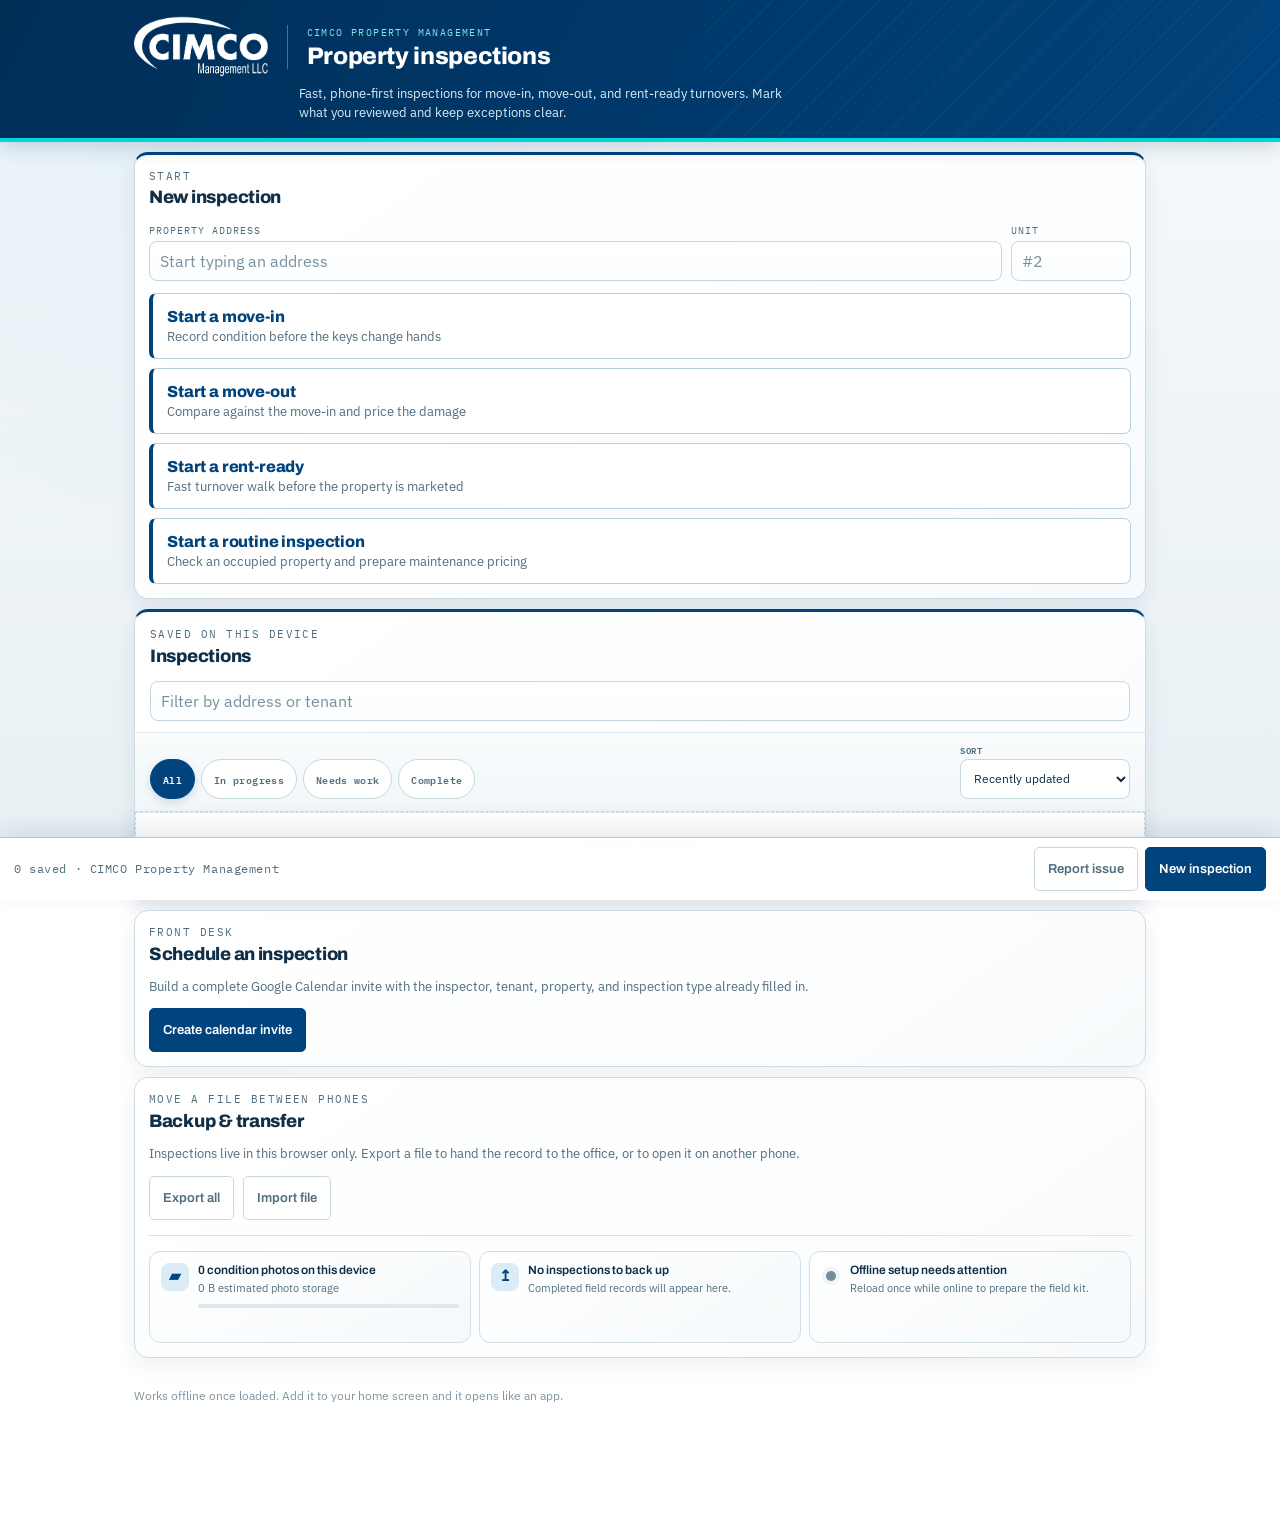
==== commit b45db8b6: "Compact inspection flow and add key notes" ====
--- a/index.html
+++ b/index.html
@@ -522,7 +522,7 @@
   .strip{display:none}
 }
 </style>
-<link rel="stylesheet" href="./app-theme.css?v=52">
+<link rel="stylesheet" href="./app-theme.css?v=55">
 
 <header class="mast">
   <div class="wrap">
@@ -609,6 +609,7 @@
         <span class="pace-badge" id="paceBadge">START</span>
       </div>
       <div class="print-meta" id="printMeta"></div>
+      <div class="print-wrapup" id="printWrapUp"></div>
 
       <div class="form-switch noprint" aria-label="Change inspection form type">
         <div class="form-switch-copy"><b id="formTypeCurrent">Current form: Move-in</b><small>Switch forms without losing completed checks, notes, photos, pricing, or signatures.</small></div>
@@ -646,7 +647,6 @@
           </div></div>
           <label class="f"><span>Electric meter</span><input class="in m" data-m="meterE" placeholder="Reading"></label>
           <label class="f"><span>Water meter</span><input class="in m" data-m="meterW" placeholder="Reading"></label>
-          <label class="f full inoutonly moveonly" id="keysWrap"><span id="keysLabel">Keys issued</span><input class="in m" data-m="keys" placeholder="2 keys to front door, 1 mail key"></label>
           <label class="f full outonly"><span>Tenant forwarding address</span><input class="in m" data-m="fwd" placeholder="Where the deposit letter goes"></label>
           <div class="f full inoutonly moveonly">
             <span style="display:block;font-family:'IBM Plex Mono',monospace;font-size:10px;letter-spacing:.1em;text-transform:uppercase;color:var(--slate);margin-bottom:3px">House / apartment clean</span>
@@ -661,7 +661,6 @@
               <option value="sm">Small — three across</option>
               <option value="lg">Full page each</option>
             </select></label>
-          <label class="f full"><span>Misc. notes</span><textarea class="in m" data-m="misc" placeholder="Anything the sheet has no line for"></textarea></label>
         </div>
         <div class="row" style="margin-top:12px">
           <button class="mini" id="dupBtn">Duplicate</button>
@@ -678,6 +677,38 @@
         <div class="lg"><i class="tag t-na">–</i> N/A</div>
       </div>
     </div>
+
+    <nav class="inspection-nav noprint" aria-label="Inspection sections">
+      <button type="button" data-page-jump="metaBox">Details</button>
+      <button type="button" data-page-jump="fieldNotesCard" id="notesJump">Keys &amp; notes</button>
+      <button type="button" data-page-jump="spaces">Checklist</button>
+      <button type="button" data-page-jump="signCard">Sign-off</button>
+    </nav>
+
+    <section class="card field-notes-card noprint" id="fieldNotesCard" aria-labelledby="fieldNotesTitle">
+      <div class="field-notes-head">
+        <div><div class="eyebrow">Property wrap-up</div><h2 id="fieldNotesTitle">Keys &amp; overall notes</h2><p>Keep property handoff details together and easy to find in the final report.</p></div>
+        <span class="autosave-pill">Saves automatically</span>
+      </div>
+      <div class="key-notes-grid">
+        <div class="field-entry" id="keyInventoryPane">
+          <label for="keyInventory"><span id="keyInventoryLabel">Property keys on hand</span><small>List each key, remote, or fob and its quantity.</small></label>
+          <textarea class="in m" id="keyInventory" data-m="keys" placeholder="Front door key — 2&#10;Mailbox key — 1&#10;Garage remote — 1"></textarea>
+          <div class="key-quick" aria-label="Quick add key type">
+            <button type="button" data-key-add="Front door key">+ Front door</button>
+            <button type="button" data-key-add="Back door key">+ Back door</button>
+            <button type="button" data-key-add="Mailbox key">+ Mailbox</button>
+            <button type="button" data-key-add="Garage remote">+ Garage</button>
+            <button type="button" data-key-add="Gate fob">+ Gate / fob</button>
+            <button type="button" data-key-add="">+ Other</button>
+          </div>
+        </div>
+        <div class="field-entry">
+          <label for="overallNotes"><span>Overall inspector notes</span><small>Use this for property-wide context, follow-up, or anything not tied to one checklist line.</small></label>
+          <textarea class="in m" id="overallNotes" data-m="misc" placeholder="Add any overall observations or follow-up notes for this inspection."></textarea>
+        </div>
+      </div>
+    </section>
 
     <div class="card" id="dictCard">
       <div class="eyebrow">Hands-free</div>
@@ -754,7 +785,7 @@
       <p class="ack" id="wkLegal">Florida gives a landlord 30 days after the tenant leaves to mail written notice of a claim on the deposit, and 15 days to return it when no claim is made (Fla. Stat. 83.49). Confirm the dates and wording with your broker or attorney before the letter goes out.</p>
     </div>
 
-    <div class="card signCard">
+    <div class="card signCard" id="signCard">
       <div class="eyebrow">Sign-off</div>
       <h2>Signatures</h2>
       <p class="ack" id="ackText"></p>
@@ -798,7 +829,7 @@
 "use strict";
 const MODE_LOCK = null;      /* null = both modes in one app */
 const ORG = "CIMCO Property Management";
-const APP_VERSION = "office-delivery-v52";
+const APP_VERSION = "compact-field-v55";
 const TRANSCRIPTION_BETA_VISIBLE = false;
 let REPORT_LOGO_DATA = "";
 let REPORT_LOGO_PROMISE = null;
@@ -933,6 +964,9 @@
 const FLAGS = ["work"];
 const LEGACY_STATUS = {d:"work", b:"work", c:"work", r:"work", u:"na"};
 const MODE_LABEL = {in:"Move-in", out:"Move-out", ready:"Rent-ready", routine:"Routine"};
+function keysLabelForMode(mode){
+  return mode==="ready" ? "Property keys on hand" : mode==="out" ? "Keys returned / on hand" : "Keys at handover";
+}
 const CHECKLIST_VERSION = 2;
 const BEDROOM_GROUPS = [
   ["Floor",["Floor"]],
@@ -1626,7 +1660,7 @@
   const rec = {
     id:uid(), mode:"in", created:Date.now(), updated:Date.now(), from:null, sourceReady:source.id,
     meta:{date:today(), address:m.address||"", unit:m.unit||"", tenant:"", owner:m.owner||"", inspector:m.inspector||"", phone:"",
-      meterE:"", meterW:"", keys:"", fwd:"", misc:m.misc||"", clean:"", photoSize:m.photoSize||"md", tenantSigName:"", inspSigName:"",
+      meterE:"", meterW:"", keys:m.keys||"", fwd:"", misc:m.misc||"", clean:"", photoSize:m.photoSize||"md", tenantSigName:"", inspSigName:"",
       access:"", marketStatus:"hold", responsible:"", estimatedCost:"", workCategories:[], readyTags:[]},
     spaces, wk:{}, sig:{t:"",i:""}
   };
@@ -1751,7 +1785,10 @@
   document.querySelectorAll(".signCard").forEach(el=>el.classList.toggle("hide", isReady));
   document.getElementById("addSpaces").classList.remove("hide");
   document.getElementById("wkCard").classList.toggle("hide", !isOut && !isRoutine);
-  document.getElementById("keysLabel").textContent = isOut ? "Keys returned" : "Keys issued";
+  document.getElementById("keyInventoryPane").classList.toggle("hide", isRoutine);
+  document.getElementById("keyInventoryLabel").textContent = keysLabelForMode(cur.mode);
+  document.getElementById("fieldNotesTitle").textContent = isRoutine ? "Overall notes" : "Keys & overall notes";
+  document.getElementById("notesJump").textContent = isRoutine ? "Notes" : "Keys & notes";
   document.getElementById("ackText").textContent = isOut
     ? "By signing, both parties confirm this sheet records the condition of the unit at move-out. Codes and photos taken today support any claim against the deposit."
     : isRoutine
@@ -1771,7 +1808,7 @@
     : cur.sourceReady ? "Created from the rent-ready walkthrough. Condition, notes, and photos were carried over — add only the move-in details."
     : isReady ? "Walk the property, mark only what you reviewed, then share the turnover notation. Access details stay internal."
     : isRoutine ? "Use this occupied-property check to catch developing issues early. Blank print lines stay writable for maintenance follow-up."
-    : "Saves as you go, on this phone. When finished, send the PDF to the office below.";
+    : "Saves as you go on this phone. Review the keys and overall notes before signing off.";
 
   renderDict();
   drawSig("T", cur.sig.t); drawSig("I", cur.sig.i);
@@ -2153,6 +2190,7 @@
     if(workLabel(cur)) fields.push(["Work",workLabel(cur)]);
     if(m.responsible) fields.push(["Responsible",m.responsible]);
     if(m.estimatedCost) fields.push(["Est. cost",money(parseFloat(m.estimatedCost)||0)]);
+    if(m.keys) fields.push([keysLabelForMode(cur.mode),m.keys]);
   }else if(cur.mode==="routine"){
     fields.push(["Inspector",m.inspector||"________________"], ["Tenant",m.tenant||"________________"],
       ["Owner",m.owner||"________________"], ["Reason",visitLabel(m.visitReason)||"________________"],
@@ -2161,7 +2199,7 @@
   }else{
     if(m.tenant) fields.push(["Tenant",m.tenant]);
     if(m.clean) fields.push(["Unit clean",m.clean.toUpperCase()]);
-    if(m.keys) fields.push([cur.mode==="out" ? "Keys returned" : "Keys issued",m.keys]);
+    if(m.keys) fields.push([keysLabelForMode(cur.mode),m.keys]);
     if(m.meterE) fields.push(["Electric",m.meterE]);
     if(m.meterW) fields.push(["Water",m.meterW]);
   }
@@ -2180,6 +2218,10 @@
     const el = document.getElementById(id);
     if(el) el.textContent = cur && cur.meta && cur.meta[key] ? "Printed name: " + cur.meta[key] : "Printed name: ____________________";
   });
+  const wrapup=document.getElementById("printWrapUp"), wrapupRows=[];
+  if(cur.mode!=="routine" && cur.meta.keys) wrapupRows.push([keysLabelForMode(cur.mode),cur.meta.keys]);
+  if(cur.meta.misc) wrapupRows.push(["Overall inspector notes",cur.meta.misc]);
+  if(wrapup) wrapup.innerHTML=wrapupRows.map(row=>"<div><b>"+esc(row[0])+"</b><p>"+esc(row[1])+"</p></div>").join("");
   document.querySelectorAll("#spaces details.sec").forEach(d=>d.open = true);
   document.querySelectorAll(".item").forEach(el=>{
     const ta = el.querySelector(".note"), pn = el.querySelector(".pnote");
@@ -2228,7 +2270,8 @@
   const head = isReady ? [
     ["Date", fmtDate(m.date)], ["Inspector", m.inspector], ["Owner", m.owner],
     ["Market status", marketLabel(m.marketStatus)], ["Work category", workLabel(rec)],
-    ["Responsible party", m.responsible], ["Estimated cost", m.estimatedCost ? money(parseFloat(m.estimatedCost)||0) : ""]
+    ["Responsible party", m.responsible], ["Estimated cost", m.estimatedCost ? money(parseFloat(m.estimatedCost)||0) : ""],
+    ...(m.keys ? [[keysLabelForMode(rec.mode), m.keys]] : [])
   ] : isRoutine ? [
     ["Date", fmtDate(m.date)||"________________"], ["Inspector", m.inspector||"________________"],
     ["Tenant", m.tenant||"________________"], ["Owner", m.owner||"________________"],
@@ -2238,7 +2281,7 @@
   ] : [
     ["Date", fmtDate(m.date)], ["Inspector", m.inspector], ["Tenant", m.tenant], ["Owner", m.owner],
     ["Phone", m.phone], ["Unit clean", m.clean ? m.clean.toUpperCase() : ""],
-    [rec.mode==="out" ? "Keys returned" : "Keys issued", m.keys],
+    [keysLabelForMode(rec.mode), m.keys],
     ["Electric meter", m.meterE], ["Water meter", m.meterW],
     ["Forwarding address", rec.mode==="out" ? m.fwd : ""]
   ].filter(r=>r[1]);
@@ -2314,7 +2357,7 @@
     + "</style><div class=\"w\"><div class=\"brand\"><img src=\"" + esc(REPORT_LOGO_DATA||"./cimco-logo.png") + "\" alt=\"CIMCO Property Management\"><div class=\"brand-copy\"><div class=\"sub\">" + esc(ORG) + "</div><h1>" + esc(modeTitle(rec)) + " inspection</h1></div></div>"
     + "<h1 class=\"property\">" + esc(title(rec)) + "</h1><p class=\"coverage\">" + s.done + " of " + s.total + " lines reviewed · " + s.flags + " need work</p>"
     + "<div class=\"meta\">" + head.map(r=>"<div><b>" + esc(r[0]) + "</b>" + esc(r[1]) + "</div>").join("") + "</div>"
-    + roomLines + lines + wk + (m.misc ? "<h2>Notes</h2><p>" + esc(m.misc) + "</p>" : "")
+    + roomLines + lines + wk + (m.misc ? "<h2>Overall inspector notes</h2><p>" + esc(m.misc) + "</p>" : "")
     + sigs + gallery + "</div>";
 }
 
@@ -2347,6 +2390,7 @@
     if(workLabel(rec)) L.push("Work category: " + workLabel(rec));
     if(m.responsible) L.push("Responsible party: " + m.responsible);
     if(m.estimatedCost) L.push("Estimated cost: " + money(parseFloat(m.estimatedCost)||0));
+    if(m.keys) L.push(keysLabelForMode(rec.mode) + ": " + m.keys);
   }else if(isRoutine){
     if(m.tenant) L.push("Tenant: " + m.tenant);
     if(m.owner) L.push("Owner: " + m.owner);
@@ -2357,7 +2401,7 @@
     if(m.tenant) L.push("Tenant: " + m.tenant);
     if(m.owner) L.push("Owner: " + m.owner);
     if(m.clean) L.push("Unit clean: " + m.clean.toUpperCase());
-    if(m.keys) L.push((rec.mode==="out" ? "Keys returned: " : "Keys issued: ") + m.keys);
+    if(m.keys) L.push(keysLabelForMode(rec.mode) + ": " + m.keys);
     if(m.meterE || m.meterW) L.push("Meters — electric: " + (m.meterE||"—") + ", water: " + (m.meterW||"—"));
     if(rec.mode==="out" && m.fwd) L.push("Forwarding address: " + m.fwd);
   }
@@ -2389,7 +2433,7 @@
       L.push("");
     }
   }
-  if(m.misc) L.push("MISC. NOTES\n  " + m.misc);
+  if(m.misc) L.push("OVERALL INSPECTOR NOTES\n  " + m.misc);
   return L.join("\n");
 }
 
@@ -3927,4 +3971,4 @@
   window.addEventListener("load", ()=>navigator.serviceWorker.register("./service-worker.js").catch(()=>{}));
 }
 </script>
-<script src="./app-enhancements.js?v=52"></script>
+<script src="./app-enhancements.js?v=55"></script>
--- a/app-theme.css
+++ b/app-theme.css
@@ -184,6 +184,80 @@
   .bar .act{font-size:12px;padding-left:5px;padding-right:5px}
 }
 
+/* v55 compact field flow: keep high-use controls close without shrinking tap targets. */
+@media screen{
+  .wrap,.rail{max-width:1040px}
+  body[data-view="editor"] .mast{padding-top:10px}
+  body[data-view="editor"] .mast .lede{display:none}
+  body[data-view="editor"] .mast .pad{height:10px}
+  body[data-view="editor"] .report-logo{height:50px;max-width:122px}
+  body[data-view="editor"] .mast h1{font-size:21px}
+  main.wrap{padding-top:0}
+  .card{margin:10px 0;padding:14px}
+  .card h2{font-size:18px}
+  .grid{gap:7px;margin-top:9px}
+  .strip{margin-top:10px;height:9px}.tally{margin-top:5px}
+  .fieldpulse{margin-top:9px;padding:8px 9px}
+  .legend{margin-top:10px;padding-top:10px}
+  .sec{margin-bottom:7px}.sec>summary{padding:10px 13px;min-height:46px}.sectools{padding:0 13px 9px}
+  .item{padding:9px 13px}.pad6{margin-top:7px}.note{margin-top:6px}
+  .roomtools{margin-bottom:9px;padding:11px 12px}.roomquick{margin-top:8px}
+  .block{margin-bottom:9px;padding:12px 14px}
+
+  .inspection-nav{position:sticky;z-index:31;top:70px;display:grid;grid-template-columns:repeat(4,minmax(0,1fr));gap:5px;margin:8px 0;padding:5px;border:1px solid #BCD0DC;border-radius:12px;background:rgba(255,255,255,.96);box-shadow:0 7px 20px rgba(0,46,87,.12);backdrop-filter:blur(12px)}
+  .inspection-nav button{min-height:40px;padding:7px 6px;border:0;border-radius:8px;background:transparent;color:var(--slate);font:600 10px/1.2 "IBM Plex Mono",monospace;letter-spacing:.025em}
+  .inspection-nav button:hover,.inspection-nav button:focus-visible{background:var(--brand-light);color:var(--brand)}
+
+  .field-notes-card{border-top:3px solid var(--brand)!important;background:linear-gradient(145deg,#fff,#F5F9FB)}
+  .field-notes-head{display:flex;align-items:flex-start;justify-content:space-between;gap:16px}
+  .field-notes-head p{max-width:62ch;margin:4px 0 0;color:var(--slate);font-size:12px;line-height:1.4}
+  .autosave-pill{flex:none;padding:5px 8px;border:1px solid #B8D8CD;border-radius:999px;background:#F1F9F6;color:var(--ok);font:600 9px/1.2 "IBM Plex Mono",monospace;letter-spacing:.04em;white-space:nowrap}
+  .key-notes-grid{display:grid;grid-template-columns:minmax(0,.9fr) minmax(0,1.1fr);gap:12px;margin-top:11px}
+  .field-entry{min-width:0;padding:11px;border:1px solid #D2DFE6;border-radius:10px;background:rgba(255,255,255,.9)}
+  .field-entry>label>span{display:block;margin-bottom:4px;font:600 10px/1.2 "IBM Plex Mono",monospace;letter-spacing:.08em;text-transform:uppercase;color:var(--slate)}
+  .field-entry>label>small{display:block;margin:-1px 0 7px;color:var(--slate);font-size:11px;line-height:1.35}
+  #keyInventory{min-height:102px}#overallNotes{min-height:132px}
+  .key-quick{display:flex;gap:5px;flex-wrap:wrap;margin-top:7px}
+  .key-quick button{min-height:36px;padding:6px 9px;border:1px solid #C5D5DE;border-radius:999px;background:#F7FAFC;color:var(--brand);font:600 10px/1.2 "IBM Plex Mono",monospace}
+  .key-quick button:hover{border-color:var(--brand-mid);background:var(--brand-light)}
+  .print-wrapup{display:none}
+}
+
+@media screen and (min-width:760px){
+  #metaBox .grid{grid-template-columns:repeat(3,minmax(0,1fr))}
+  .pad6{grid-template-columns:repeat(3,82px)}
+}
+
+@media screen and (min-width:1180px) and (max-width:1439px){
+  body[data-view="editor"] .section-bookmarks{display:none}
+  body[data-view="editor"] .room-jump-mobile{display:block}
+}
+
+@media screen and (min-width:1440px){
+  body[data-view="editor"] .section-bookmarks{left:max(12px,calc(50% - 710px))}
+}
+
+@media screen and (max-width:680px){
+  .key-notes-grid{grid-template-columns:1fr}
+  .field-notes-head{display:block}.autosave-pill{display:inline-block;margin-top:8px}
+  .inspection-nav{top:68px;margin-left:-2px;margin-right:-2px}
+}
+
+@media screen and (max-width:560px){
+  body[data-view="editor"] .mast-head{gap:10px}
+  body[data-view="editor"] .report-logo{height:38px;max-width:88px}
+  body[data-view="editor"] .mast-copy{padding-left:10px}
+  body[data-view="editor"] .mast h1{font-size:17px}
+  body[data-view="editor"] .mast .sub{margin-bottom:2px}
+  .card{margin:8px 0;padding:12px}.card h2{font-size:17px}
+  .inspection-nav{grid-template-columns:repeat(4,minmax(0,1fr));gap:3px;padding:4px}
+  .inspection-nav button{min-height:42px;padding:6px 3px;font-size:9px}
+  .field-entry{padding:10px}#keyInventory{min-height:94px}#overallNotes{min-height:112px}
+  .key-quick button{min-height:38px}
+  .sec>summary{padding:9px 11px}.item{padding:8px 11px}.k{min-height:46px}
+  .roomtools{padding:10px 11px}.roomtools-head{display:block}.roomtools-head>.eyebrow{display:none}
+}
+
 /* Print/PDF: restrained color, stable margins, repeatable tables, sharp signatures. */
 @media print{
   .walk-tools,.dashboard-tools,.health-grid,.finish-card,.app-dialog-backdrop,.photo-panel,.photo-progress{display:none!important}
@@ -202,6 +276,8 @@
   #edAddr{font-size:14pt;color:#17242C;margin-bottom:2mm}
   .print-meta{gap:2.2mm 5mm;margin-top:2.4mm;padding-top:2.4mm;border-top:.5pt solid #D5DDE1}
   .print-meta span{font-size:8.5pt}.print-meta b{font-size:6.8pt;color:#61717A}
+  .print-wrapup{display:grid;grid-template-columns:1fr 1.5fr;gap:4mm;margin-top:3mm;padding-top:2.5mm;border-top:.5pt solid #D5DDE1}
+  .print-wrapup:empty{display:none}.print-wrapup div{min-width:0}.print-wrapup b{display:block;margin-bottom:1mm;font:600 6.8pt/1.2 "IBM Plex Mono",monospace;letter-spacing:.08em;text-transform:uppercase;color:#61717A}.print-wrapup p{margin:0;white-space:pre-wrap;font-size:8.5pt;line-height:1.4;overflow-wrap:anywhere}
 
   .block.has-flags{break-inside:avoid;background:#FFF5F3!important;border:1px solid #E5C1BA!important;border-left:3px solid #B84C42!important;border-radius:1.5mm!important;padding:2.5mm 3mm!important;margin:3.5mm 0!important}
   .block.has-flags h3{color:#8E342B!important;margin-bottom:1.2mm}.block.has-flags .code{color:#9B3427!important}.block.has-flags ul{padding-left:4.5mm}
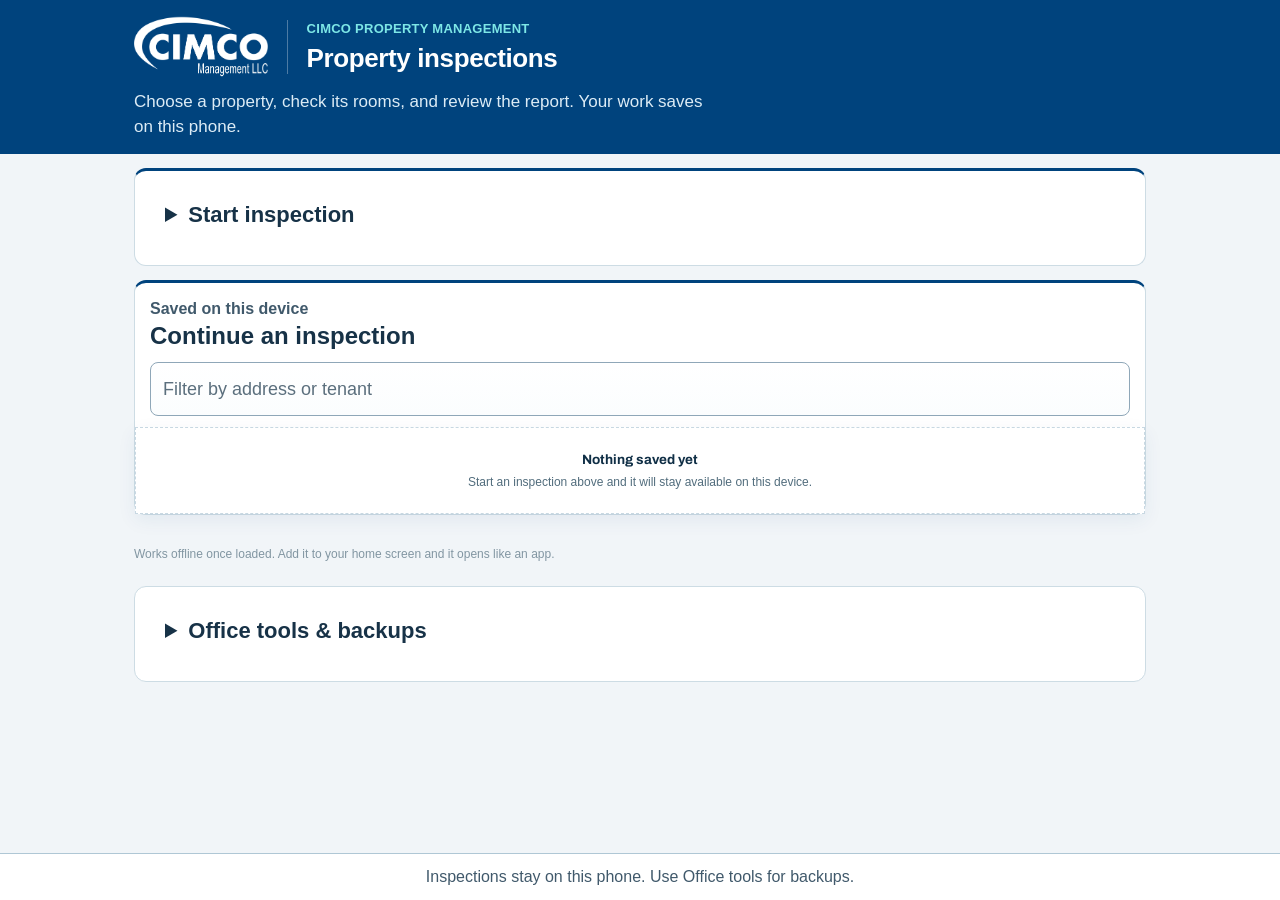
==== commit 76a21313: "Improve inspector workflow, PDF accuracy, and offline office handoff" ====
--- a/index.html
+++ b/index.html
@@ -522,7 +522,9 @@
   .strip{display:none}
 }
 </style>
-<link rel="stylesheet" href="./app-theme.css?v=55">
+<link rel="stylesheet" href="./app-theme.css?v=58">
+<link rel="stylesheet" href="./inspector-flow.css?v=58">
+<link rel="stylesheet" href="./offline-office.css?v=58">
 
 <header class="mast">
   <div class="wrap">
@@ -771,7 +773,7 @@
       <div class="eyebrow" id="wkEyebrow">Move-out</div>
       <h2 id="wkTitle">Damage worksheet</h2>
       <p class="worksheet-help" id="wkHelp" style="font-size:13px;color:var(--slate);margin:9px 0 0">
-        Every item needing attention lands here. Mark it normal wear or tenant damage and put a figure on it. Only tenant damage adds to the total.
+        Review each finding and explicitly choose its classification. Entering an estimate does not assign tenant responsibility.
       </p>
       <div class="wk" id="wk"></div>
       <div class="wtot"><span id="wkTotalLabel">Tenant damage total</span><b id="wkTotal"></b></div>
@@ -829,13 +831,14 @@
 "use strict";
 const MODE_LOCK = null;      /* null = both modes in one app */
 const ORG = "CIMCO Property Management";
-const APP_VERSION = "compact-field-v55";
+const APP_VERSION = "offline-office-v58";
 const TRANSCRIPTION_BETA_VISIBLE = false;
 let REPORT_LOGO_DATA = "";
 let REPORT_LOGO_PROMISE = null;
-const SELF_TEST = new URLSearchParams(location.search).get("selftest")==="1";
-const KEY = SELF_TEST ? "cimco.inspections.selftest.v1" : "cimco.inspections.v1";
-const PHOTO_DB = SELF_TEST ? "cimco-photos-selftest" : "cimco-photos";
+const SELF_TEST = globalThis.CIMCO_PRACTICE_MODE===true || new URLSearchParams(location.search).get("selftest")==="1";
+const TEST_NAMESPACE = (new URLSearchParams(location.search).get("suite")||(globalThis.CIMCO_PRACTICE_MODE?"practice-v58":"manual")).replace(/[^a-zA-Z0-9_-]/g,"").slice(0,32);
+const KEY = SELF_TEST ? "cimco.inspections.selftest.v1."+TEST_NAMESPACE : globalThis.CIMCO_OFFICE_DESK===true ? "cimco.office.inspections.v1" : "cimco.inspections.v1";
+const PHOTO_DB = SELF_TEST ? "cimco-photos-selftest-"+TEST_NAMESPACE : globalThis.CIMCO_OFFICE_DESK===true ? "cimco-office-photos" : "cimco-photos";
 const OFFICE_AI_CONFIG_KEY = "cimco.office-ai.config.v1";
 const OFFICE_AI_PENDING_KEY = "cimco.office-ai.pending.v1";
 
@@ -844,6 +847,8 @@
 const BATHROOM_ITEMS = ["Vanity / sink / faucet","Toilet","Tub","Shower","Mirror","Window","Vent / fan","Floor","GFCI / outlets"];
 const HALF_BATH_ITEMS = ["Vanity / sink / faucet","Toilet","Mirror","Vent / fan","Floor","GFCI / outlets"];
 const T = {
+  garage: {label:"Garage", items:["Floor","Walls / ceiling","Vehicle door / opener","Remotes / keypad","Lights / outlets","Entry door / lock"]},
+  patio: {label:"Patio / lanai", items:["Floor / slab","Screens / enclosure","Doors / latches","Lights / outlets","Roof / drainage"]},
   living:  {label:"Living room", items:BEDROOM_ITEMS},
   kitchen: {label:"Kitchen", items:["Floor","Walls / ceiling","Lights","Cabinets / hardware","Sink / faucet / disposal","Refrigerator","Range / oven / hood","Microwave","Counters","Outlets / GFCI"]},
   laundry: {label:"Laundry & appliances", items:["Washer / dryer","Dishwasher","Hookups / hoses / dryer vent","Floor / walls"]},
@@ -959,10 +964,10 @@
 ];
 /* Each inspected line has one simple outcome. Detailed language stays in
    the note, so reports retain context without making field marking slow. */
-const CODES = [["ok","✓","Good"],["work","×","Needs work"],["na","–","N/A"]];
-const CODE_LABEL = {ok:"Good", work:"Needs work", na:"N/A"};
+const CODES = [["ok","✓","Good"],["work","!","Needs work"],["np","–","Not present"],["nt","?","Could not check"]];
+const CODE_LABEL = {ok:"Good", work:"Needs work", np:"Not present", nt:"Could not check", na:"N/A (earlier record)"};
 const FLAGS = ["work"];
-const LEGACY_STATUS = {d:"work", b:"work", c:"work", r:"work", u:"na"};
+const LEGACY_STATUS = {d:"work", b:"work", c:"work", r:"work", u:"nt"};
 const MODE_LABEL = {in:"Move-in", out:"Move-out", ready:"Rent-ready", routine:"Routine"};
 function keysLabelForMode(mode){
   return mode==="ready" ? "Property keys on hand" : mode==="out" ? "Keys returned / on hand" : "Keys at handover";
@@ -1035,11 +1040,17 @@
 let camTarget = null;
 let lbCurrent = null;
 let PENDING_SEED = null;
+let RECORD_LOADING = false;
 
 function quickSeed(){
   const address = (document.getElementById("newAddress")?.value || "").trim();
   const unit = (document.getElementById("newUnit")?.value || "").trim();
   return {address, unit};
+}
+function propertyMatches(meta,seed){
+  const clean=value=>String(value||"").trim().toLowerCase().replace(/\s+/g," ");
+  const unit=value=>clean(value).replace(/^#\s*/,"");
+  return clean(meta.address)===clean(seed.address)&&unit(meta.unit)===unit(seed.unit);
 }
 
 function uid(){ return Date.now().toString(36) + Math.random().toString(36).slice(2,7); }
@@ -1062,11 +1073,13 @@
   return REPORT_LOGO_PROMISE;
 }
 
-function normalizeStatus(code){ return LEGACY_STATUS[code] || code || ""; }
+function normalizeStatus(code){ const value=LEGACY_STATUS[code]||code||""; return ["ok","work","np","nt","na"].includes(value)?value:""; }
 function strongestStatus(items,field){
   const values=items.map(it=>normalizeStatus(it[field])).filter(Boolean);
   if(values.indexOf("work")>=0) return "work";
   if(values.indexOf("ok")>=0) return "ok";
+  if(values.indexOf("nt")>=0) return "nt";
+  if(values.indexOf("np")>=0) return "np";
   if(values.indexOf("na")>=0) return "na";
   return "";
 }
@@ -1104,8 +1117,9 @@
 }
 function normalizeRecord(rec){
   if(!rec || !Array.isArray(rec.spaces)) return rec;
+  rec.meta=rec.meta||{};rec.sig=rec.sig||{t:"",i:""};rec.wk=rec.wk||{};
   const firstBedroom = rec.spaces.find(sp=>sp && sp.type==="bedroom");
-  if(firstBedroom && /^(?:bedroom(?:\s*#?\s*1)?|master bedroom)$/i.test(String(firstBedroom.name||"").trim())){
+  if(firstBedroom && (firstBedroom.checklistVersion||0)<CHECKLIST_VERSION && /^(?:bedroom(?:\s*#?\s*1)?|master bedroom)$/i.test(String(firstBedroom.name||"").trim())){
     firstBedroom.name = "Master Bedroom";
   }
   rec.spaces.forEach(sp=>(sp.items||[]).forEach(it=>{
@@ -1139,19 +1153,27 @@
   el.classList.toggle("on",!!saveNoticeText);
 }
 function showSaveNotice(){
-  saveNoticeText="✓ Saved on this device";
+  saveNoticeText="Saved on this phone";
   paintSaveNotice();
   clearTimeout(saveNoticeTimer);
-  saveNoticeTimer=setTimeout(()=>{ saveNoticeText=""; paintSaveNotice(); },1400);
+  if(typeof InspectorFlow!=="undefined") InspectorFlow.paintSaved(true);
+}
+function flushSave(){
+  clearTimeout(saveTimer);
+  try{ localStorage.setItem(KEY,JSON.stringify(LIST)); showSaveNotice(); return true; }
+  catch(e){ saveNoticeText="Could not save - storage is full"; paintSaveNotice(); if(typeof InspectorFlow!=="undefined") InspectorFlow.paintSaved(false); toast("Could not save. Use Office tools to back up your inspections."); return false; }
 }
 function save(){
-  if(cur) cur.updated = Date.now();
+  if(cur){
+    if(!RECORD_LOADING && typeof InspectionReport!=="undefined") InspectionReport.invalidateSignatures(cur);
+    cur.updated = Date.now();
+  }
   clearTimeout(saveTimer);
-  saveTimer = setTimeout(()=>{
-    try{ localStorage.setItem(KEY, JSON.stringify(LIST)); showSaveNotice(); }
-    catch(e){ toast("Storage is full — export and delete an old inspection"); }
-  }, 250);
-}
+  saveNoticeText="Saving on this phone..."; paintSaveNotice();
+  saveTimer = setTimeout(flushSave,250);
+}
+document.addEventListener("visibilitychange",()=>{ if(document.visibilityState==="hidden") flushSave(); });
+window.addEventListener("pagehide",flushSave);
 function toast(msg){
   const t = document.getElementById("toast");
   t.textContent = msg; t.classList.add("on");
@@ -1405,12 +1427,12 @@
   return dbP;
 }
 async function photoPut(rec){ const d=await db(); return new Promise((res,rej)=>{ const t=d.transaction("p","readwrite"); t.objectStore("p").put(rec); t.oncomplete=()=>res(); t.onerror=()=>rej(t.error); }); }
-async function photoDelete(id){ const d=await db(); return new Promise((res,rej)=>{ const t=d.transaction("p","readwrite"); t.objectStore("p").delete(id); t.oncomplete=()=>res(); t.onerror=()=>rej(t.error); }); }
+async function photoDelete(id){ if(typeof OfflineOffice!=="undefined")return OfflineOffice.trashPhoto(id);throw new Error("Recovery tools did not load. Reopen the app before removing photos."); }
 async function photoLoad(inspId){
   const d = await db();
   return new Promise((res,rej)=>{
     const out={}, t=d.transaction("p","readonly"), rq=t.objectStore("p").getAll();
-    rq.onsuccess = ()=>{ (rq.result||[]).filter(o=>o.insp===inspId).sort((a,b)=>a.ts-b.ts)
+    rq.onsuccess = ()=>{ (rq.result||[]).filter(o=>o.insp===inspId&&!o.deletedAt).sort((a,b)=>a.ts-b.ts)
       .forEach(o=>{ (out[o.key] = out[o.key]||[]).push(o); }); res(out); };
     rq.onerror = ()=>rej(rq.error);
   });
@@ -1641,6 +1663,13 @@
       items: sp.items.map(it=>({t: it.t, s:"", n:"", base: normalizeStatus(it.s)}))
     }));
   }
+  if(!from && seed && seed.address){
+    const prior=LIST.filter(r=>!r.deletedAt&&r.mode===mode&&propertyMatches(r.meta,seed)).sort((a,b)=>b.updated-a.updated)[0];
+    if(prior){
+      rec.spaces=prior.spaces.map(sp=>({...sp,id:uid(),items:sp.items.map(it=>({t:it.t,s:"",n:"",base:""}))}));
+      rec.meta.readyTags=[...(prior.meta.readyTags||[])];rec.layoutSource=prior.id;
+    }
+  }
   LIST.unshift(rec); save();
   return rec;
 }
@@ -1733,12 +1762,14 @@
   scheduleWalkProgress();
 }
 async function openRec(rec){
+  RECORD_LOADING=true;
   cur = normalizeRecord(rec); photos = {};
   document.getElementById("wk").dataset.sig = "";
   const dt = document.getElementById("dictText"); if(dt) dt.value = "";
   go("editor");
   try{ await migrateItemPhotos(cur); }catch(e){}
-  try{ photos = await photoLoad(rec.id); renderSpaces(); }catch(e){}
+  try{ photos = await photoLoad(rec.id); renderSpaces(); }catch(e){ toast("Photos could not be opened. Try reopening this inspection before making changes."); }
+  RECORD_LOADING=false;
 }
 
 /* ---------------- home ---------------- */
@@ -1750,9 +1781,9 @@
   const btn = (mode,t,s)=>`<button class="newbtn ${mode==="out"?"alt":mode==="ready"?"ready":mode==="routine"?"routine":""}" data-new="${mode}"><b>${t}</b><span>${s}</span></button>`;
   let html = "";
   if(MODE_LOCK !== "out") html += btn("in","Start a move-in","Record condition before the keys change hands");
-  if(MODE_LOCK !== "in")  html += btn("out","Start a move-out","Compare against the move-in and price the damage");
+  if(MODE_LOCK !== "in")  html += btn("out","Start a move-out","Record condition when the tenant leaves");
   if(!MODE_LOCK) html += btn("ready","Start a rent-ready","Fast turnover walk before the property is marketed");
-  if(!MODE_LOCK) html += btn("routine","Start a routine inspection","Check an occupied property and prepare maintenance pricing");
+  if(!MODE_LOCK) html += btn("routine","Start a routine inspection","Check the condition of an occupied property");
   nb.innerHTML = html;
 
   const q = (document.getElementById("search").value||"").toLowerCase();
@@ -1802,7 +1833,7 @@
 
   const lastConversion = Array.isArray(cur.conversions) && cur.conversions.length ? cur.conversions[cur.conversions.length-1] : null;
   document.getElementById("edFoot").textContent = lastConversion
-    ? "Converted from " + MODE_LABEL[lastConversion.from] + " to " + MODE_LABEL[lastConversion.to] + ". Completed checks, notes, photos, pricing, and signatures were retained."
+    ? "Converted from " + MODE_LABEL[lastConversion.from] + " to " + MODE_LABEL[lastConversion.to] + ". Observations, photos, and pricing were retained. Signatures require a new review."
     : cur.mode==="out" && cur.from
     ? "Baseline loaded from the move-in inspection for this address — every line shows how it was handed over."
     : cur.sourceReady ? "Created from the rent-ready walkthrough. Condition, notes, and photos were carried over — add only the move-in details."
@@ -1838,7 +1869,7 @@
   }).join("");
   renderSectionBookmarks(spaces);
   const first = spaces[0];
-  if(!ACTIVE_SPACE_ID || !document.querySelector('details[data-sp="' + ACTIVE_SPACE_ID + '"]')) setActiveSpace(first ? first.id : "");
+  if(!ACTIVE_SPACE_ID || !spaces.some(sp=>sp.id===ACTIVE_SPACE_ID)) setActiveSpace(first ? first.id : "");
   watchSpaces();
 }
 
@@ -1914,14 +1945,14 @@
       const baseHtml = cur.mode==="out" && it.base
         ? `<span class="base ${it.base!==it.s && it.s ? "chg" : ""}">Move-in: ${esc(CODE_LABEL[it.base]||it.base)}${it.base!==it.s && it.s ? " → " + esc(CODE_LABEL[it.s]) : ""}</span>`
         : "";
-      return `<div class="item ${flag?"flagged":""} ${it.s==="na"?"is-na":""} ${!it.s?"unreviewed":""}" data-key="${k}">
+      return `<div class="item ${flag?"flagged":""} ${["na","np","nt"].includes(it.s)?"is-na":""} ${!it.s?"unreviewed":""}" data-key="${k}">
         <div class="itop">
           <div class="iname">${esc(it.t)}${baseHtml}
             <span class="pcode">${it.s ? esc(CODE_LABEL[it.s]) : cur.mode==="routine" ? "Status: __________" : "—"}</span><span class="pfigs"></span></div>
           <button class="cam" data-cam="${k}" aria-label="Add photo of ${esc(it.t)}">📷${pics.length?`<b>${pics.length}</b>`:""}</button>
         </div>
         <div class="pad6">${CODES.map(([v,g,lab])=>
-          `<button class="k k-${v} ${it.s===v?"on":""}" data-k="${k}" data-v="${v}" aria-label="${lab}" aria-pressed="${it.s===v}">${g}<small>${lab.toUpperCase()}</small></button>`).join("")}</div>
+          `<button class="k k-${v} ${it.s===v?"on":""}" data-k="${k}" data-v="${v}" aria-label="${lab}" aria-pressed="${it.s===v}">${g}<small>${lab}</small></button>`).join("")}</div>
         <textarea class="note" data-note="${k}" placeholder="What needs work, or why it could not be tested">${esc(it.n)}</textarea>
         <div class="pnote"></div>
         <div class="thumbs">${pics.map(p=>`<img src="${p.data}" data-ph="${p.id}" alt="Photo of ${esc(it.t)}">`).join("")}</div>
@@ -1950,7 +1981,7 @@
   const flag = FLAGS.indexOf(it.s) >= 0;
   el.classList.toggle("flagged", flag);
   el.classList.toggle("unreviewed", !it.s);
-  el.classList.toggle("is-na", it.s === "na");
+  el.classList.toggle("is-na", ["na","np","nt"].includes(it.s));
   el.querySelectorAll(".k").forEach(b => {
     const selected=b.dataset.v === it.s;
     b.classList.toggle("on",selected);
@@ -1967,7 +1998,7 @@
   const note = el.querySelector(".note");
   if(note){
     note.placeholder = "What needs work, or why it could not be tested";
-    if(!flag && it.s!=="na") note.value = "";
+    note.value = it.n||"";
   }
   renderPrintRoomGroups();
 }
@@ -1983,10 +2014,11 @@
 }
 function pickBaseline(seed){
   PENDING_SEED = seed || null;
-  const ins = LIST.filter(r => r.mode === "in").sort((a,b) => b.updated - a.updated).slice(0,12);
+  const ins = LIST.filter(r => !r.deletedAt&&r.mode === "in"&&(!seed||!seed.address||propertyMatches(r.meta,seed))).sort((a,b) => b.updated - a.updated).slice(0,12);
+  if(!ins.length){PENDING_SEED=null;return openRec(newInspection("out",null,seed));}
   document.getElementById("modalBody").innerHTML =
     '<div class="eyebrow">New move-out</div><h2>Start from a move-in?</h2>' +
-    '<p style="font-size:13px;color:var(--slate);margin:9px 0 12px">Pick the move-in sheet for this unit. Every line will then show how the place was handed over.</p>' +
+    '<p style="font-size:17px;color:var(--slate);margin:9px 0 12px">Choose an earlier move-in for this property and unit, or start without one.</p>' +
     ins.map(r => '<button class="rec" data-base="' + r.id + '"><span class="badge">IN</span>' +
       '<span class="rt"><b>' + esc(title(r)) + '</b><span>' + fmtDate(r.meta.date) +
       (r.meta.tenant ? " · " + esc(r.meta.tenant) : "") + '</span></span></button>').join("") +
@@ -1995,18 +2027,9 @@
   document.getElementById("modal").classList.add("on");
 }
 function wkTotal(){
-  let tot = 0;
-  const routine = cur.mode==="routine";
-  let hasPrice = false;
-  flagged(cur).forEach(o=>{
-    const w = cur.wk[o.key];
-    if(w && String(w.c||"").trim()){ hasPrice = true; if(routine || w.k==="dmg") tot += parseFloat(w.c||0) || 0; }
-  });
-  const total = document.getElementById("wkTotal");
-  const leaveBlank = routine && !hasPrice;
-  total.textContent = leaveBlank ? "" : money(tot);
-  total.classList.toggle("empty", leaveBlank);
-  return tot;
+  const p=InspectionReport.pricing(cur),el=document.getElementById("wkTotal");
+  el.textContent=!p.priced?"Not estimated":money(p.total/100)+(p.pending.length?" (partial)":"");
+  return p.total/100;
 }
 function renderWk(){
   if(cur.mode!=="out" && cur.mode!=="routine") return;
@@ -2015,8 +2038,8 @@
   document.getElementById("wkTitle").textContent = routine ? "Damage & maintenance pricing" : "Damage worksheet";
   document.getElementById("wkHelp").textContent = routine
     ? "Items needing work collect here. Assign responsibility and add an estimated repair cost for the maintenance team."
-    : "Every item needing attention lands here. Mark it normal wear or tenant damage and put a figure on it. Only tenant damage adds to the total.";
-  document.getElementById("wkTotalLabel").textContent = routine ? "Estimated work total" : "Tenant damage total";
+    : "Review each finding and explicitly choose its classification. Entering an estimate does not assign tenant responsibility.";
+  document.getElementById("wkTotalLabel").textContent = routine ? "Estimated work total" : "Estimated tenant damage";
   document.getElementById("wkLegal").classList.toggle("hide", routine);
   const rows = flagged(cur);
   const el = document.getElementById("wk");
@@ -2150,6 +2173,7 @@
       if(stroke.length) SIG_STROKES[which].push(stroke.map(p=>({x:p.x,y:p.y,p:p.p})));
       const data=signatureSvg(SIG_STROKES[which],SIG_LEGACY[which]);
       cur.sig[which==="T"?"t":"i"] = data;
+      if(typeof InspectionReport!=="undefined") InspectionReport.recordSignature(cur,which==="T"?"t":"i");
       setPrintSignature(which,data);
       save();
     }catch(e){} };
@@ -2159,13 +2183,7 @@
 }
 
 /* every photo in walking order, numbered — used by print and by the web report */
-function photoLog(){
-  const out = []; let n = 0;
-  activeSpaces(cur).forEach(sp=>sp.items.forEach((it,i)=>{
-    (photos[sp.id+":"+i] || []).forEach(p=>out.push({n: ++n, key: sp.id+":"+i, p, sp, it}));
-  }));
-  return out;
-}
+function photoLog(rec=cur){ return InspectionReport.log(rec); }
 function figRefs(log){
   const map = {};
   log.forEach(o=>{ (map[o.key] = map[o.key] || []).push(o.n); });
@@ -2208,50 +2226,49 @@
     "<span><b>" + esc(row[0]) + "</b>" + esc(row[1]) + "</span>").join("");
 }
 
-function preparePrintView(){
-  if(!cur) return;
-  renderPrintMeta();
-  renderPrintRoomGroups();
-  setPrintSignature("T",cur.sig.t); setPrintSignature("I",cur.sig.i);
-  const sigNames = [["printSigT","tenantSigName"],["printSigI","inspSigName"]];
-  sigNames.forEach(([id,key])=>{
-    const el = document.getElementById(id);
-    if(el) el.textContent = cur && cur.meta && cur.meta[key] ? "Printed name: " + cur.meta[key] : "Printed name: ____________________";
+function preparePrintView(){ InspectionReport.prepare(); }
+
+function waitForPrintImage(img,timeoutMs){
+  return new Promise(resolve=>{
+    let timer=0,settled=false;
+    const finish=ok=>{
+      if(settled) return;
+      settled=true; clearTimeout(timer);
+      img.removeEventListener("load",loaded); img.removeEventListener("error",failed);
+      resolve(!!ok);
+    };
+    const loaded=()=>finish(img.naturalWidth>0), failed=()=>finish(false);
+    if(img.complete){ loaded(); return; }
+    img.addEventListener("load",loaded,{once:true}); img.addEventListener("error",failed,{once:true});
+    timer=setTimeout(failed,timeoutMs);
+    if(typeof img.decode==="function") img.decode().then(loaded).catch(()=>{ if(img.complete) loaded(); });
   });
-  const wrapup=document.getElementById("printWrapUp"), wrapupRows=[];
-  if(cur.mode!=="routine" && cur.meta.keys) wrapupRows.push([keysLabelForMode(cur.mode),cur.meta.keys]);
-  if(cur.meta.misc) wrapupRows.push(["Overall inspector notes",cur.meta.misc]);
-  if(wrapup) wrapup.innerHTML=wrapupRows.map(row=>"<div><b>"+esc(row[0])+"</b><p>"+esc(row[1])+"</p></div>").join("");
-  document.querySelectorAll("#spaces details.sec").forEach(d=>d.open = true);
-  document.querySelectorAll(".item").forEach(el=>{
-    const ta = el.querySelector(".note"), pn = el.querySelector(".pnote");
-    if(ta && pn) pn.textContent = ta.value.trim();
-  });
-
-  const log = photoLog(), refs = figRefs(log);
-  document.querySelectorAll(".item").forEach(el=>{
-    const f = el.querySelector(".pfigs"), r = refs[el.dataset.key];
-    if(f) f.textContent = r ? (r.length > 1 ? "Figs " + r[0] + "–" + r[r.length-1] : "Fig " + r[0]) : "";
-  });
-
-  const appx = document.getElementById("appendix");
-  appx.className = "appx sz-" + (cur.meta.photoSize || "md");
-  appx.innerHTML = log.length
-    ? "<h3>Photo log</h3><p class=\"lead\">" + log.length + " photo" + (log.length===1?"":"s")
-      + " taken " + (fmtDate(cur.meta.date)||"on inspection") + " at " + esc(title(cur)) + ".</p>"
-      + log.map(o=>'<figure><img src="' + o.p.data + '"><figcaption>' + esc(caption(o)) + "</figcaption></figure>").join("")
-    : "";
-
-}
-
-function printNow(){
-  preparePrintView();
-  requestAnimationFrame(()=>{
+}
+async function waitForPrintImages(timeoutMs=15000){ return InspectionReport.images(timeoutMs); }
+
+let printBusy=false;
+async function printNow(){
+  if(printBusy||!cur) return;
+  printBusy=true;
+  const button=document.getElementById("printBtn");
+  if(button){ button.disabled=true; button.setAttribute("aria-busy","true"); }
+  try{
+    await ensureReportLogo();
+    flushSave();
     preparePrintView();
-    setTimeout(()=>window.print(),0);
-  });
+    await new Promise(resolve=>requestAnimationFrame(()=>requestAnimationFrame(resolve)));
+    if(photoLog().length) toast("Preparing report photos…");
+    const ready=await waitForPrintImages();
+    if(!ready){ toast("A report photo could not load. Reopen this inspection and try again."); return; }
+    await new Promise(resolve=>requestAnimationFrame(resolve));
+    window.print();
+  }finally{
+    printBusy=false;
+    if(button){ button.disabled=false; button.removeAttribute("aria-busy"); }
+  }
 }
 window.addEventListener("beforeprint",preparePrintView);
+window.addEventListener("afterprint",()=>document.body.classList.remove("report-printing"));
 
 /* a self-contained web page: full-size photos, opens anywhere, no app needed */
 function modeTitle(rec){ return MODE_LABEL[rec.mode] || "Inspection"; }
@@ -2265,101 +2282,7 @@
 function entryLabel(value){ return ({"tenant-present":"Tenant present", notice:"Entered with notice", representative:"Tenant representative present", "no-access":"Unable to access"})[value] || value || ""; }
 function reviewedItems(sp){ return sp.items.map((it,i)=>({it,i})).filter(o=>!!o.it.s); }
 
-function reportHTML(rec){
-  const m = rec.meta, s = stats(rec), isReady = rec.mode==="ready", isRoutine = rec.mode==="routine", log = photoLog(), refs = figRefs(log);
-  const head = isReady ? [
-    ["Date", fmtDate(m.date)], ["Inspector", m.inspector], ["Owner", m.owner],
-    ["Market status", marketLabel(m.marketStatus)], ["Work category", workLabel(rec)],
-    ["Responsible party", m.responsible], ["Estimated cost", m.estimatedCost ? money(parseFloat(m.estimatedCost)||0) : ""],
-    ...(m.keys ? [[keysLabelForMode(rec.mode), m.keys]] : [])
-  ] : isRoutine ? [
-    ["Date", fmtDate(m.date)||"________________"], ["Inspector", m.inspector||"________________"],
-    ["Tenant", m.tenant||"________________"], ["Owner", m.owner||"________________"],
-    ["Routine inspection reason", visitLabel(m.visitReason)||"________________"],
-    ["Entry / attendance", entryLabel(m.entryStatus)||"________________"],
-    ["Electric meter", m.meterE||"________________"], ["Water meter", m.meterW||"________________"]
-  ] : [
-    ["Date", fmtDate(m.date)], ["Inspector", m.inspector], ["Tenant", m.tenant], ["Owner", m.owner],
-    ["Phone", m.phone], ["Unit clean", m.clean ? m.clean.toUpperCase() : ""],
-    [keysLabelForMode(rec.mode), m.keys],
-    ["Electric meter", m.meterE], ["Water meter", m.meterW],
-    ["Forwarding address", rec.mode==="out" ? m.fwd : ""]
-  ].filter(r=>r[1]);
-
-  const roomLines = roomMatricesMarkup(rec,isRoutine);
-  const lines = activeSpaces(rec).filter(sp=>!roomFamily(sp)).map(sp=>{
-    const reviewed = isRoutine ? sp.items.map((it,i)=>({it,i})) : reviewedItems(sp);
-    if(!reviewed.length) return "";
-    const rows = reviewed.map(({it,i})=>{
-      const r = refs[sp.id+":"+i];
-      return "<tr class=\"" + (FLAGS.indexOf(it.s)>=0 ? "bad" : "") + "\"><td>" + esc(it.t) + "</td>"
-        + "<td class=\"c\">" + esc(CODE_LABEL[it.s] || (isRoutine ? "____________" : "")) + "</td>"
-        + "<td>" + esc(it.n||"") + (r ? " <span class=\"fig\">Fig " + r.join(", ") + "</span>" : "")
-        + (isRoutine && !it.n ? "<span class=\"write\"></span>" : "") + "</td></tr>";
-    }).join("");
-    return "<h2>" + esc(sp.name) + "</h2><table>" + rows + "</table>";
-  }).join("");
-
-  let wk = "";
-  if(rec.mode==="out" || isRoutine){
-    const rows = flagged(rec).filter(o=>{ const w = rec.wk[o.key]; return w && (w.k || w.c); });
-    if(rows.length){
-      let tot = 0;
-      const hasPrices = rows.some(o=>String((rec.wk[o.key]||{}).c||"").trim());
-      const tr = rows.map(o=>{
-        const w = rec.wk[o.key], amt = (isRoutine || w.k==="dmg") ? (parseFloat(w.c||0)||0) : 0;
-        tot += amt;
-        return "<tr><td>" + esc(o.sp.name + " / " + o.it.t) + "</td><td class=\"c\">"
-          + (isRoutine ? (w.k==="tenant" ? "Tenant-caused" : "Maintenance") : w.k==="dmg" ? "Tenant damage" : "Normal wear") + "</td><td class=\"c\">"
-          + (isRoutine ? (String(w.c||"").trim() ? money(amt) : "<span class=\"write\"></span>") : w.k==="dmg" ? money(amt) : "—") + "</td></tr>";
-      }).join("");
-      wk = "<h2>" + (isRoutine ? "Damage & maintenance pricing" : "Damage worksheet") + "</h2><table>" + tr
-        + "<tr class=\"tot\"><td>" + (isRoutine ? "Estimated work total" : "Tenant damage total") + "</td><td></td><td class=\"c\">" + (isRoutine && !hasPrices ? "<span class=\"write\"></span>" : money(tot)) + "</td></tr></table>";
-    }
-    if(isRoutine) wk += "<h2>Additional maintenance pricing</h2><table class=\"manual\"><tr><td>Item / location</td><td>Responsibility</td><td>Cost</td></tr><tr><td></td><td></td><td>$</td></tr><tr><td></td><td></td><td>$</td></tr><tr><td></td><td></td><td>$</td></tr></table>";
-  }
-
-  const sigs = isReady ? "" : "<h2>Sign-off</h2><div class=\"sigs\">"
-    + "<div><span>Tenant" + (m.tenantSigName ? " — " + esc(m.tenantSigName) : "") + "</span>"
-    + (rec.sig.t ? '<img src="' + rec.sig.t + '">' : "<i>not signed</i>") + "</div>"
-    + "<div><span>Inspector" + (m.inspSigName ? " — " + esc(m.inspSigName) : "") + "</span>"
-    + (rec.sig.i ? '<img src="' + rec.sig.i + '">' : "<i>not signed</i>") + "</div></div>";
-
-  const gallery = log.length
-    ? "<h2>Photo log</h2><div class=\"gal\">" + log.map(o=>
-        '<figure><img src="' + o.p.data + '" alt="' + esc(caption(o)) + '"><figcaption>'
-        + esc(caption(o)) + "</figcaption></figure>").join("") + "</div>"
-    : "";
-
-  return "<!doctype html><meta charset=\"utf-8\"><meta name=\"viewport\" content=\"width=device-width,initial-scale=1\">"
-    + "<title>" + esc(modeTitle(rec) + " — " + title(rec)) + "</title><style>"
-    + "body{font:15px/1.5 -apple-system,BlinkMacSystemFont,'Segoe UI',Helvetica,Arial,sans-serif;color:#1B2730;background:#F3F7F9;margin:0;padding:24px;-webkit-print-color-adjust:exact;print-color-adjust:exact}"
-    + ".w{max-width:900px;margin:0 auto;background:#fff;border:1px solid #D2DFE6;padding:26px;box-shadow:0 8px 26px rgba(0,46,87,.08)}"
-    + "h1{font-size:21px;text-transform:uppercase;letter-spacing:.02em;margin:0 0 2px;color:#102F46}.property{font-size:18px;margin-top:12px}"
-    + ".brand{display:grid;grid-template-columns:116px minmax(0,1fr);gap:18px;align-items:center;border-bottom:2px solid #00437D;padding-bottom:11px}.brand img{display:block;width:auto;height:54px;max-width:116px;object-fit:contain;object-position:left center;image-rendering:auto}.brand-copy{border-left:1px solid #AAB8C0;padding-left:18px}.brand .sub{margin:0 0 3px}.brand h1{font-size:20px}"
-    + ".sub{font:12px ui-monospace,Menlo,monospace;letter-spacing:.14em;text-transform:uppercase;color:#526D7D}"
-    + "h2{font-size:15px;text-transform:uppercase;letter-spacing:.02em;margin:22px 0 6px;border-bottom:2px solid #00437D;padding-bottom:4px;color:#102F46}"
-    + "table{width:100%;border-collapse:collapse;font-size:13.5px}"
-    + "td{border-bottom:1px solid #E1E8EC;padding:6px 8px;vertical-align:top}"
-    + "td.c{width:120px;font:12px ui-monospace,Menlo,monospace;text-transform:uppercase;letter-spacing:.05em;color:#5D6B69}"
-    + ".write{display:block;height:22px;border-bottom:1px solid #A7B0B2}.manual tr:not(:first-child) td{height:34px;border-bottom:1px solid #A7B0B2}"
-    + "tr.bad td{background:#FFF5F0}tr.bad td.c{color:#B5553D;font-weight:600}tr.tot td{font-weight:700;background:#F4F0E8}"
-    + ".print-room-group p{font-size:11px;color:#5D6B69;margin:0 0 6px}.room-matrix{table-layout:fixed;font-size:12px}.room-matrix th,.room-matrix td{border:1px solid #D9D1C3;padding:5px;text-align:center;overflow-wrap:anywhere}.room-matrix th{background:#F4F0E8;font-size:11px}.room-matrix th:first-child,.room-matrix td:first-child{width:28%;text-align:left}.room-matrix td.work{background:#FCE8E5;color:#9A402B;font-weight:800}.room-matrix td.ok{color:#26715C;font-weight:700}.room-matrix td.na,.room-matrix td.blank,.room-matrix td.absent{color:#77817F}"
-    + ".meta{display:grid;grid-template-columns:repeat(auto-fit,minmax(190px,1fr));gap:8px;margin:14px 0}"
-    + ".meta div{border-left:3px solid #1E6C9F;padding-left:9px}.meta b{display:block;font:10px ui-monospace,Menlo,monospace;letter-spacing:.1em;text-transform:uppercase;color:#526D7D}"
-    + ".coverage{background:#F3F8FB;border-left:3px solid #1E6C9F;padding:9px 11px;font-weight:600}"
-    + ".fig{font:11px ui-monospace,Menlo,monospace;color:#4A5157;white-space:nowrap}"
-    + ".gal{display:grid;grid-template-columns:repeat(auto-fit,minmax(300px,1fr));gap:16px;margin-top:12px}"
-    + ".gal figure{margin:0}.gal img{width:100%;border:1px solid #AAB8C0;display:block}.gal figcaption{font-size:12.5px;color:#4A5C66;margin-top:5px}"
-    + "@media print{.gal{display:block}.gal figure{display:inline-block;width:48%;vertical-align:top;margin:0 1% 14px 0}}"
-    + ".sigs{display:grid;grid-template-columns:1fr 1fr;gap:14px;margin-top:14px}.sigs>div{min-width:0;min-height:.8in;border-bottom:1px solid #16181A;display:flex;flex-direction:column;justify-content:flex-end}.sigs span{display:block;font:10px ui-monospace,Menlo,monospace;letter-spacing:.1em;text-transform:uppercase;color:#4A5157;margin-bottom:4px}.sigs img{display:block;width:auto;height:auto;max-width:2.35in;max-height:.58in;object-fit:contain;object-position:left bottom;image-rendering:auto}"
-    + "@media print{@page{size:Letter portrait;margin:12mm 14mm 15mm}body{background:#fff;padding:0}.w{border:0;box-shadow:none;padding:0!important;max-width:none}.brand{break-inside:avoid}.meta,.coverage,h2{break-after:avoid-page}table thead{display:table-header-group}tr,figure{break-inside:avoid}.gal{grid-template-columns:1fr 1fr}}"
-    + "</style><div class=\"w\"><div class=\"brand\"><img src=\"" + esc(REPORT_LOGO_DATA||"./cimco-logo.png") + "\" alt=\"CIMCO Property Management\"><div class=\"brand-copy\"><div class=\"sub\">" + esc(ORG) + "</div><h1>" + esc(modeTitle(rec)) + " inspection</h1></div></div>"
-    + "<h1 class=\"property\">" + esc(title(rec)) + "</h1><p class=\"coverage\">" + s.done + " of " + s.total + " lines reviewed · " + s.flags + " need work</p>"
-    + "<div class=\"meta\">" + head.map(r=>"<div><b>" + esc(r[0]) + "</b>" + esc(r[1]) + "</div>").join("") + "</div>"
-    + roomLines + lines + wk + (m.misc ? "<h2>Overall inspector notes</h2><p>" + esc(m.misc) + "</p>" : "")
-    + sigs + gallery + "</div>";
-}
+function reportHTML(rec){ return InspectionReport.html(rec); }
 
 async function sendFile(name, text, mime){
   const blob = new Blob([text], {type: mime});
@@ -2377,65 +2300,7 @@
 }
 
 /* ---------------- report text ---------------- */
-function reportText(rec){
-  const m = rec.meta, s = stats(rec), L = [];
-  const isReady = rec.mode==="ready";
-  const isRoutine = rec.mode==="routine";
-  L.push(modeTitle(rec).toUpperCase() + " INSPECTION — " + ORG.toUpperCase());
-  L.push(title(rec));
-  L.push("Date: " + (fmtDate(m.date)||"—") + "   Inspector: " + (m.inspector||"—"));
-  if(isReady){
-    if(m.owner) L.push("Owner: " + m.owner);
-    if(m.marketStatus) L.push("Market status: " + marketLabel(m.marketStatus));
-    if(workLabel(rec)) L.push("Work category: " + workLabel(rec));
-    if(m.responsible) L.push("Responsible party: " + m.responsible);
-    if(m.estimatedCost) L.push("Estimated cost: " + money(parseFloat(m.estimatedCost)||0));
-    if(m.keys) L.push(keysLabelForMode(rec.mode) + ": " + m.keys);
-  }else if(isRoutine){
-    if(m.tenant) L.push("Tenant: " + m.tenant);
-    if(m.owner) L.push("Owner: " + m.owner);
-    if(m.visitReason) L.push("Routine inspection reason: " + visitLabel(m.visitReason));
-    if(m.entryStatus) L.push("Entry / attendance: " + entryLabel(m.entryStatus));
-    if(m.meterE || m.meterW) L.push("Meters — electric: " + (m.meterE||"—") + ", water: " + (m.meterW||"—"));
-  }else{
-    if(m.tenant) L.push("Tenant: " + m.tenant);
-    if(m.owner) L.push("Owner: " + m.owner);
-    if(m.clean) L.push("Unit clean: " + m.clean.toUpperCase());
-    if(m.keys) L.push(keysLabelForMode(rec.mode) + ": " + m.keys);
-    if(m.meterE || m.meterW) L.push("Meters — electric: " + (m.meterE||"—") + ", water: " + (m.meterW||"—"));
-    if(rec.mode==="out" && m.fwd) L.push("Forwarding address: " + m.fwd);
-  }
-  L.push(s.done + " of " + s.total + " lines reviewed · " + s.flags + " need work");
-  L.push("");
-
-  activeSpaces(rec).forEach(sp=>{
-    const bad = sp.items.filter(it=>FLAGS.indexOf(it.s)>=0);
-    if(!bad.length) return;
-    L.push(sp.name.toUpperCase());
-    bad.forEach(it=>{
-      L.push("  [" + CODE_LABEL[it.s].toUpperCase() + "] " + it.t
-        + (it.base ? "  (move-in: " + (CODE_LABEL[it.base]||it.base) + ")" : ""));
-      if(it.n) L.push("        " + it.n);
-    });
-    L.push("");
-  });
-  if(!s.flags) L.push("No lines need work. Everything walked was in good order.");
-
-  if(rec.mode==="out" || isRoutine){
-    const rows = flagged(rec).filter(o=>{ const w = rec.wk[o.key]; return w && (isRoutine ? (w.k || w.c) : w.k==="dmg"); });
-    if(rows.length){
-      L.push(isRoutine ? "DAMAGE & MAINTENANCE PRICING" : "TENANT DAMAGE WORKSHEET");
-      let tot = 0;
-      const hasPrices = rows.some(o=>String((rec.wk[o.key]||{}).c||"").trim());
-      rows.forEach(o=>{ const w = rec.wk[o.key], amt = parseFloat(w.c||0)||0; tot += amt;
-        L.push("  " + o.sp.name + " — " + o.it.t + (isRoutine ? " [" + (w.k==="tenant" ? "Tenant-caused" : "Maintenance") + "]" : "") + ": " + (isRoutine && !String(w.c||"").trim() ? "________" : money(amt))); });
-      L.push("  TOTAL: " + (isRoutine && !hasPrices ? "________" : money(tot)));
-      L.push("");
-    }
-  }
-  if(m.misc) L.push("OVERALL INSPECTOR NOTES\n  " + m.misc);
-  return L.join("\n");
-}
+function reportText(rec){ return InspectionReport.text(rec); }
 
 function download(name, text){
   const blob = new Blob([text], {type:"application/json"});
@@ -3646,7 +3511,7 @@
   if(nw){
     const mode = nw.dataset.new;
     const seed = quickSeed();
-    if(mode==="out" && LIST.some(r=>r.mode==="in")) return pickBaseline(seed);
+    if(mode==="out" && LIST.some(r=>r.mode==="in"&&!r.deletedAt)) return pickBaseline(seed);
     return openRec(newInspection(mode, null, seed));
   }
 
@@ -3663,9 +3528,9 @@
   if(homeDelete){
     const r = LIST.find(x=>x.id===homeDelete.dataset.delhome);
     if(!r) return;
-    if(!confirm("Delete " + title(r) + " and its photos? This cannot be undone.")) return;
-    LIST = LIST.filter(x=>x.id!==r.id); save(); await photoDeleteInsp(r.id); renderHome();
-    toast("Inspection deleted");
+    if(typeof OfflineOffice==="undefined"){toast("Recovery tools did not load. Reopen the app before removing an inspection.");return;}
+    if(!confirm("Move " + title(r) + " to Recently deleted?")) return;
+    await OfflineOffice.trashInspection(r);
     return;
   }
 
@@ -3695,8 +3560,7 @@
     const wasComplete = stats(cur).pct===100;
     const [spId, idx] = kb.dataset.k.split(":");
     const sp = cur.spaces.find(x=>x.id===spId), it = sp.items[+idx];
-    it.s = (it.s === kb.dataset.v) ? "" : kb.dataset.v;
-    if(it.s!=="work" && it.s!=="na") it.n = "";
+    it.s = kb.dataset.v;
     save(); paintItem(sp, +idx); paintSection(sp); renderHead(); markFeedback(sp, +idx); pulseProgress(); celebrateCompletion(wasComplete);
     return;
   }
@@ -3750,7 +3614,7 @@
     const space=buildSpace(type,name);
     insertSpaceNearFamily(space);
     save(); renderSpaces(); renderHead();
-    setActiveSpace(space.id);
+    jumpToSpace(space.id);
     const d = document.querySelector('details[data-sp="'+space.id+'"]');
     if(d){ d.open=true; d.scrollIntoView({behavior:"smooth", block:"center"}); }
     toast(name + " added next to related rooms");
@@ -3856,14 +3720,14 @@
   }
   if(t.id==="dupBtn"){
     const copy = JSON.parse(JSON.stringify(cur));
-    copy.id = uid(); copy.created = copy.updated = Date.now();
+    copy.id = uid(); copy.reportId=copy.id;copy.sig={t:"",i:""};copy.signatureMeta={};copy.handoffs=[];copy.receivedPackets=[];copy.followUp={};copy.created = copy.updated = Date.now();
     copy.spaces.forEach(sp=>sp.id = uid());
     LIST.unshift(copy); save(); openRec(copy); toast("Duplicated"); return;
   }
   if(t.id==="delBtn"){
-    if(!confirm("Delete this inspection and its photos? This cannot be undone.")) return;
-    const id = cur.id;
-    LIST = LIST.filter(r=>r.id!==id); save(); await photoDeleteInsp(id); go("home"); toast("Deleted"); return;
+    if(typeof OfflineOffice==="undefined"){toast("Recovery tools did not load. Reopen the app before removing an inspection.");return;}
+    if(!confirm("Move this inspection to Recently deleted?")) return;
+    await OfflineOffice.trashInspection(cur);return;
   }
 });
 
@@ -3872,7 +3736,7 @@
   if(t.classList.contains("m") && cur){
     let value=t.value;
     if(t.dataset.m==="estimatedCost"){
-      value=value.replace(/[^0-9.]/g,"");
+      value=value.trim();
       if(t.value!==value) t.value=value;
     }
     cur.meta[t.dataset.m] = value; save();
@@ -3888,8 +3752,7 @@
   }
   if(t.dataset.cost && cur){
     const w = cur.wk[t.dataset.cost] = cur.wk[t.dataset.cost] || {};
-    w.c = t.value.replace(/[^0-9.]/g,"");
-    if(!w.k) w.k = cur.mode==="routine" ? "maintenance" : "dmg";
+    w.c = t.value.trim();
     save(); wkTotal();
     document.querySelectorAll('[data-wear="'+t.dataset.cost+'"]').forEach(b=>b.classList.toggle("on", b.dataset.val===w.k));
     return;
@@ -3940,22 +3803,23 @@
   const f = e.target.files[0]; e.target.value = "";
   if(!f) return;
   const fr = new FileReader();
-  fr.onload = ()=>{
+  fr.onload = async ()=>{
     try{
       const data = JSON.parse(fr.result);
       const recs = Array.isArray(data) ? data : (data.records||[]);
       if(!recs.length) return toast("No inspections in that file");
       let added = 0;
-      recs.forEach(r=>{
-        if(!r || !r.spaces) return;
+      for(const r of recs){
+        if(!r || !Array.isArray(r.spaces)) continue;
         const pics = r.photos || []; delete r.photos;
-        if(LIST.some(x=>x.id===r.id)) r.id = uid();
+        if(LIST.some(x=>x.id===r.id)){r.reportId=r.reportId||r.id;r.id=uid();}
         normalizeRecord(r);
-        LIST.unshift(r); added++;
-        pics.forEach(o=>{ photoPut({id: uid(), insp: r.id, key: o.key, data: o.data, caption:o.caption||"", ts: o.ts||Date.now()}).catch(()=>{}); });
-      });
-      save(); renderHome(); toast(added + " imported");
-    }catch(err){ toast("That file could not be read"); }
+        try{await Promise.all(pics.map(o=>photoPut({id:uid(),insp:r.id,key:o.key,data:o.data,caption:o.caption||"",ts:o.ts||Date.now(),deletedAt:o.deletedAt||null,kind:o.kind||""})));}
+        catch(err){await photoDeleteInsp(r.id);throw new Error("Photos could not be restored. The backup file is unchanged.");}
+        LIST.unshift(r);added++;flushSave();
+      }
+      flushSave(); renderHome(); toast(added + " inspections restored with photos");
+    }catch(err){ renderHome();toast(err.message&&err.message.startsWith("Photos could")?err.message:"That backup could not be read. Check the file and try again."); }
   };
   fr.readAsText(f);
 });
@@ -3967,8 +3831,13 @@
 document.getElementById("mastSub").textContent = ORG;
 go("home");
 
-if(!SELF_TEST && "serviceWorker" in navigator){
+if(!SELF_TEST && !globalThis.CIMCO_OFFLINE_BUNDLE && "serviceWorker" in navigator){
   window.addEventListener("load", ()=>navigator.serviceWorker.register("./service-worker.js").catch(()=>{}));
 }
 </script>
-<script src="./app-enhancements.js?v=55"></script>
+<script src="./vendor/jszip.min.js?v=58"></script>
+<script src="./office-model.js?v=58"></script>
+<script src="./inspection-reports.js?v=58"></script>
+<script src="./app-enhancements.js?v=58"></script>
+<script src="./inspector-flow.js?v=58"></script>
+<script src="./offline-office.js?v=58"></script>
--- a/inspector-flow.css
+++ b/inspector-flow.css
@@ -0,0 +1,113 @@
+/* Field interface: readable controls, flexible room navigation, office tools tucked away. */
+@media screen{
+  body.simple-field{font:18px/1.5 Arial,Helvetica,sans-serif;padding-bottom:100px;color:#173247;background:#f1f5f8}
+  .simple-field button,.simple-field input,.simple-field select,.simple-field textarea{font-family:inherit}
+  .simple-field button:focus-visible,.simple-field summary:focus-visible,.simple-field a:focus-visible{outline:3px solid #00437d;outline-offset:3px}
+  .simple-field .mast .sub{font:600 13px/1.4 Arial,sans-serif;letter-spacing:.02em}
+  .simple-field .mast .lede{font-size:17px;margin:12px 0 0}
+  .simple-field .mast h1{font:700 26px/1.2 Arial,sans-serif}
+  .simple-field .mast:after{display:none}.simple-field .mast{background:#00437d;border-bottom:0;box-shadow:none}
+  .simple-field .card{padding:20px;border-radius:12px;box-shadow:none;background:#fff;margin:14px 0}
+  .simple-field .card h2{font:700 24px/1.25 Arial,sans-serif;letter-spacing:0}
+  .simple-field .eyebrow,.simple-field .f>span,.simple-field label>span{font:600 16px/1.4 Arial,sans-serif;letter-spacing:0;text-transform:none;color:#40596b}
+  .simple-field .in{font:18px/1.45 Arial,sans-serif;min-height:54px;padding:12px;border-color:#8fa7b8}
+  .simple-field .in::placeholder{color:#5b6f7d}.simple-field .f em{font-size:15px}
+  .simple-field .act,.simple-field .mini,.simple-field .seg button,.simple-field .key-quick button{font:600 17px/1.3 Arial,sans-serif;letter-spacing:0;text-transform:none;min-height:54px;padding:12px 16px;white-space:normal}
+  .simple-field #rail,.simple-field #fieldPulse,.simple-field #walkTools,.simple-field .section-bookmarks,.simple-field .room-jump-mobile,.simple-field #walkProgress,.simple-field .tally,.simple-field #strip,.simple-field #block,.simple-field .legend,.simple-field #edFoot,.simple-field #edEyebrow,.simple-field #printRoomGroups,.simple-field #dictCard{display:none!important}
+  .simple-field .field-heading-actions{display:flex;gap:8px;flex-wrap:wrap;margin-top:14px}
+  .simple-field .field-heading-actions .act{font-size:16px;min-height:48px;flex:1 1 120px;padding:10px}
+  .simple-field #edAddr{font:700 25px/1.3 Arial,sans-serif;overflow-wrap:anywhere}
+  .simple-field #fieldSummary{font-size:17px;margin:6px 0}
+  .simple-field #fieldSaveStatus{font-size:16px;font-weight:600;color:#205e4e;margin:8px 0 0}
+  .simple-field #fieldSaveStatus.save-error{color:#983b21}
+  .simple-field .inspection-nav{position:static;grid-template-columns:repeat(3,minmax(0,1fr));box-shadow:none;padding:4px;gap:4px;margin:12px 0}
+  .simple-field .inspection-nav button{font:600 17px/1.3 Arial,sans-serif;min-height:56px;padding:10px 6px;color:#173247}
+  .simple-field .room-cards{display:grid;grid-template-columns:repeat(2,minmax(0,1fr));gap:12px;margin-top:18px}
+  .simple-field .room-card{display:flex;flex-direction:column;gap:8px;text-align:left;min-height:106px;padding:16px;border:1px solid #8ea7b9;border-left:4px solid #00437d;border-radius:10px;background:#fff;color:#173247}
+  .simple-field .room-card b{font:700 21px/1.3 Arial,sans-serif;overflow-wrap:anywhere}
+  .simple-field .room-card span{font:400 16px/1.4 Arial,sans-serif;color:#40596b}
+  .simple-field .room-card.checked{border-left-color:#28715b;background:#f4faf7}
+  .simple-field .room-card:hover{background:#edf4fa}
+  .simple-field #roomDirectory>p{margin-top:8px;color:#40596b;font-size:18px}
+  .simple-field #addSpaces{margin:22px 0 0;padding:16px 0 0;border:0;border-top:1px solid #cad7e0;border-radius:0;background:#fff;box-shadow:none}
+  .simple-field .roomtools-head b{font:700 21px/1.3 Arial,sans-serif}.simple-field .roomtools-head span{font:400 17px/1.4 Arial,sans-serif;margin-top:6px}
+  .simple-field .roomtools-head>.eyebrow{display:none}.simple-field .roomtools-note{font-size:16px}
+  .simple-field .roomquick{display:grid;grid-template-columns:repeat(2,minmax(0,1fr));gap:8px}
+  .simple-field .roomquick .mini{padding:12px 8px}.simple-field .roomquick .mini.room-primary{font-size:17px}
+  .simple-field .field-room-head{display:flex;align-items:center;gap:16px;margin:16px 0}
+  .simple-field .field-room-head h2{font:700 24px/1.3 Arial,sans-serif;margin:0}
+  .simple-field #fieldPropertyTitle{font:16px/1.4 Arial,sans-serif;color:#40596b;margin:0 0 4px;overflow-wrap:anywhere}
+  .simple-field #spaces .sec{box-shadow:none;border:1px solid #c3d2dd;border-radius:12px}
+  .simple-field #spaces .sec:not(.field-active){display:none!important}
+  .simple-field .sec>summary{display:none}
+  .simple-field .sec>summary .caret,.simple-field .sec>summary .count,.simple-field .room-state{display:none}
+  .simple-field .room-settings{margin:0 18px 10px}
+  .simple-field .room-settings>summary{font:600 17px/1.4 Arial,sans-serif;min-height:52px;padding:12px 0;color:#00437d;cursor:pointer}
+  .simple-field .sectools{padding:0;display:flex;gap:8px;flex-wrap:wrap}
+  .simple-field .sectools .mini{flex:1 1 150px}
+  .simple-field .item{padding:22px 18px;border-top:1px solid #c7d5df;background:#fff;scroll-margin-top:16px}
+  .simple-field .item.flagged{background:#fff6f2}.simple-field .item.is-nt{background:#fff9ed}
+  .simple-field .itop{align-items:flex-start;gap:12px;flex-wrap:wrap}
+  .simple-field .iname{font:700 21px/1.35 Arial,sans-serif;flex:1 1 170px;display:block}
+  .simple-field .base{display:block;font:400 16px/1.4 Arial,sans-serif;margin:6px 0}
+  .simple-field .cam{width:auto;height:auto;min-height:52px;min-width:110px;padding:12px;font:600 17px/1.3 Arial,sans-serif;color:#00437d}
+  .simple-field .pad6{display:grid;grid-template-columns:repeat(2,minmax(0,1fr));gap:10px;margin:16px 0 10px}
+  .simple-field .k{min-height:64px;padding:10px;display:flex;justify-content:center;align-items:center;gap:10px;font:700 21px/1.3 Arial,sans-serif;border:1px solid #809bad;color:#173247;background:#fff;box-shadow:none}
+  .simple-field .k small{font:600 18px/1.3 Arial,sans-serif;text-transform:none;letter-spacing:0;margin:0;white-space:normal;min-width:0;color:inherit}
+  .simple-field .k.on{background:#00437d!important;border-color:#00437d!important;color:#fff!important;box-shadow:inset 0 0 0 2px #fff,0 0 0 2px #00437d}
+  .simple-field .note{display:none;min-height:110px;font:18px/1.5 Arial,sans-serif;width:100%;margin-top:12px;padding:12px;border:1px solid #91a9bb}
+  .simple-field .flagged .note,.simple-field .is-nt .note,.simple-field .note.has-note{display:block}
+  .simple-field .add-note{min-height:48px;padding:10px 0;font:600 17px/1.4 Arial,sans-serif;background:transparent;border:0;color:#00437d;text-decoration:underline}
+  .simple-field .quick-reasons{display:none;gap:8px;flex-wrap:wrap;margin-top:10px}
+  .simple-field .is-nt .quick-reasons{display:flex}
+  .simple-field .quick-reasons button{min-height:48px;padding:10px 12px;border:1px solid #9bb0bf;border-radius:8px;background:#fff;font:16px/1.3 Arial,sans-serif;color:#173247}
+  .simple-field .thumbs img{width:86px;height:70px}.simple-field .thumbs{gap:10px;margin-top:12px}
+  .simple-field .room-done{display:grid;grid-template-columns:1fr 1fr;gap:12px;padding:18px}
+  .simple-field .room-done .act{font-size:17px}
+  .simple-field #reviewIssues{display:grid;gap:10px;margin:16px 0}
+  .simple-field .review-fix{display:flex;justify-content:space-between;gap:12px;align-items:center;min-height:60px;padding:14px;text-align:left;border:1px solid #b2c2cf;border-radius:8px;background:#fff7ec;color:#713f1d;font:17px/1.4 Arial,sans-serif}
+  .simple-field #reviewCost{font-size:17px;color:#40596b;margin:16px 0}
+  .simple-field #signatureNotice{padding:14px;background:#fff2e6;border-left:4px solid #ac5727;font-size:17px;margin:16px 0}
+  .simple-field .signCard p,.simple-field #ackText{font:17px/1.5 Arial,sans-serif!important}
+  .simple-field .sigbox .eyebrow{font-size:18px;margin:14px 0}.simple-field .sigbox .row{flex-wrap:wrap}.simple-field .sigbox .row input{min-width:0;flex:1}
+  .simple-field #metaBox>summary{display:none}.simple-field #metaBox .grid{grid-template-columns:repeat(2,minmax(0,1fr));gap:16px}
+  .simple-field #officePanel>p{margin:10px 0 16px}.simple-field #officePanel .row{flex-wrap:wrap;margin:16px 0}.simple-field #officePanel #wkCard{padding:16px 0;border:0}
+  .simple-field #officePanel .wkrow{grid-template-columns:1fr;gap:12px;padding:16px 0}.simple-field #officePanel .wkrow .wn{font-size:18px}
+  .simple-field .key-quick{gap:8px}.simple-field .field-entry>label>small{font-size:17px}.simple-field .field-entry>label>span{font:600 18px/1.4 Arial,sans-serif}.simple-field .field-notes-head p{font-size:17px}.simple-field .autosave-pill{display:none}
+  .simple-field .field-entry{padding:16px}.simple-field #keyInventory,.simple-field #overallNotes{font:18px/1.5 Arial,sans-serif;min-height:140px}
+  .simple-field .bar{padding:12px 14px calc(12px + env(safe-area-inset-bottom));display:grid;grid-template-columns:1fr .7fr 1.2fr;gap:8px;box-shadow:none}
+  .simple-field .bar .act{font:600 17px/1.25 Arial,sans-serif;min-height:56px;padding:10px 6px}
+  .simple-field .home-save-label{grid-column:1/-1;font:16px/1.4 Arial,sans-serif;color:#40596b;text-align:center}
+  .simple-field #simpleStart>summary,.simple-field #homeOffice>summary{font:700 22px/1.3 Arial,sans-serif;min-height:54px;display:list-item;cursor:pointer;padding:10px}
+  .simple-field #simpleStart{border-top:3px solid #00437d}.simple-field .start-inner{padding-top:14px}
+  .simple-field .start-inner>.eyebrow,.simple-field .start-inner>h2{display:none}
+  .simple-field #homeOffice>.card{padding:16px 0;border:0;box-shadow:none}
+  .simple-field #homeOffice .health-grid{grid-template-columns:1fr}.simple-field #homeOffice .health-item b{font-size:18px}.simple-field #homeOffice .health-item small{font-size:16px}
+  .simple-field .newbtn{min-height:96px;padding:16px}.simple-field .newbtn b{font-size:21px}.simple-field .newbtn span{font-size:17px}
+  .simple-field .dashboard-tools{display:none}.simple-field .record-side{min-width:0}.simple-field .record-side small{font:16px/1.4 Arial,sans-serif}.simple-field .record-side>b{display:none}
+  .simple-field .rec .badge{font-size:12px}.simple-field .rec .rt>b{font:700 20px/1.3 Arial,sans-serif}.simple-field .rec .rt>span{font:16px/1.4 Arial,sans-serif;margin-top:6px}
+  .simple-field .enhanced-record .rec{grid-template-columns:64px minmax(0,1fr);gap:12px;padding:18px 14px}.simple-field .record-side{grid-column:2;justify-items:start}.simple-field .backup-mark{display:none!important}.simple-field .record-progress{display:none}
+  .simple-field .recdelete{display:none}.simple-field .recrow{display:block}
+  .simple-field .record-side small{display:block!important}
+  .simple-field .record-side .backup-mark{display:none!important}
+  .simple-field .app-dialog h2{font:700 24px/1.3 Arial,sans-serif}.simple-field .dialog-copy{font:18px/1.5 Arial,sans-serif}.simple-field .dialog-field>span{font:600 17px/1.4 Arial,sans-serif}.simple-field .dialog-close{width:46px;height:46px}.simple-field .app-dialog{padding:24px;max-height:88vh}
+  .simple-field .photo-panel{grid-template-columns:1fr;gap:12px}.simple-field .photo-panel label>span{font:17px/1.4 Arial,sans-serif}.simple-field .photo-panel .in{font-size:18px}.simple-field .lbtools{flex-wrap:wrap}
+  #reportPreview{padding:0;border:1px solid #8ba4b7;border-radius:10px;width:min(100% - 20px,1000px);max-width:none;height:90vh;max-height:95vh;background:#fff;color:#173247}
+  #reportPreview[open]{display:flex;flex-direction:column}#reportPreview::backdrop{background:#00243dbb}
+  #reportPreview .preview-actions{display:flex;gap:12px;justify-content:space-between;padding:14px;border-bottom:1px solid #b8cbd9;flex-wrap:wrap}
+  #reportPreview iframe{width:100%;flex:1;border:0;background:#fff;min-height:0}
+  body.simple-field[data-view="editor"] #propertyDetails,body.simple-field[data-view="editor"] #fieldNotesCard,body.simple-field[data-view="editor"] #roomDirectory,body.simple-field[data-view="editor"] #spaces,body.simple-field[data-view="editor"] .field-room-head,body.simple-field[data-view="editor"] #reviewPanel,body.simple-field[data-view="editor"] #officePanel{display:none}
+  body.simple-field[data-field-panel="details"] #propertyDetails,body.simple-field[data-field-panel="notes"] #fieldNotesCard,body.simple-field[data-field-panel="rooms"] #roomDirectory,body.simple-field[data-field-panel="room"] #spaces,body.simple-field[data-field-panel="room"] .field-room-head,body.simple-field[data-field-panel="review"] #reviewPanel,body.simple-field[data-field-panel="office"] #officePanel{display:block}
+  body.simple-field[data-field-panel="room"] .field-room-head{display:flex}
+  .simple-field .item.just-marked,.simple-field .just-marked .k.on{animation:none;transform:none}.simple-field #celebrate{display:none}
+}
+@media screen and (max-width:600px){
+  .simple-field .card{padding:16px}.simple-field .room-cards{grid-template-columns:1fr}.simple-field .room-card{min-height:92px}
+  .simple-field #metaBox .grid{grid-template-columns:1fr}.simple-field #metaBox .f.full{grid-column:auto}
+  .simple-field .field-heading-actions .act{flex:1 1 100px}
+  .simple-field .pad6{gap:8px}.simple-field .k{gap:6px;padding:10px 6px}.simple-field .k small{font-size:17px}.simple-field .room-done{grid-template-columns:1fr}
+  .simple-field .room-settings{margin:0 14px 10px}.simple-field .item{padding:20px 14px}.simple-field .field-room-head h2{font-size:22px}
+  .simple-field .signCard .sigs{grid-template-columns:1fr}.simple-field .sigbox .row{display:grid;grid-template-columns:1fr auto}
+  .simple-field .bar{gap:6px;padding-left:10px;padding-right:10px}.simple-field .bar .act{font-size:16px}
+}
+@media(prefers-reduced-motion:reduce){.simple-field *{scroll-behavior:auto!important;animation:none!important;transition:none!important}}
--- a/offline-office.css
+++ b/offline-office.css
@@ -0,0 +1,57 @@
+@media screen{
+ .offline-office-tools [hidden]{display:none!important}
+ .offline-office-tools .office-quick-actions,.offline-office-tools .office-actions{display:flex;flex-wrap:wrap;gap:10px;margin:14px 0}
+ .offline-office-tools .office-quick-actions>.act{flex:1 1 190px}
+ .offline-office-tools .office-property-picker{display:grid;gap:8px;margin:12px 0;font-size:18px}
+ .offline-office-tools select,.offline-office-tools .attention-controls input{font:inherit}
+ .offline-office-tools .office-property-picker select,.offline-office-tools .attention-controls select{min-height:54px;padding:10px;border:1px solid #8ba5b7;border-radius:8px;background:#fff;color:#173247;font-size:18px;max-width:100%}
+ .offline-office-tools .handoff-card{padding:18px;margin:-4px 0 24px;border:1px solid #b3c8d6;border-left:4px solid #00437d;border-radius:10px;background:#f3f8fc}
+ .offline-office-tools .handoff-card p{font-size:18px;margin:12px 0}.offline-office-tools .handoff-card>.act{margin:8px 8px 8px 0}
+ .offline-office-tools #handoffStatus{font-weight:600;color:#234e6d}
+ .offline-office-tools #packetReady{padding:14px;background:#fff;border:1px solid #9ab8ca;border-radius:10px;margin:12px 0}
+ .offline-office-tools .transfer-help{margin:14px 0}.offline-office-tools .transfer-help summary{min-height:54px;padding:12px 0;font:600 18px/1.4 Arial,sans-serif;color:#00437d;cursor:pointer}.offline-office-tools .transfer-help a{color:#00437d;text-decoration:underline}
+ .offline-office-tools .attention-controls{display:grid;gap:14px;margin-top:16px;padding-top:16px;border-top:1px solid #c5d4df}
+ .offline-office-tools .attention-controls label{display:grid;gap:8px;font-size:18px;color:#173247}
+ .offline-office-tools .attention-controls .urgent-check{display:flex;align-items:center;gap:12px;min-height:54px}
+ .offline-office-tools .urgent-check input{width:26px;height:26px;flex:none;accent-color:#00437d}
+ .offline-office-tools .urgent-note{padding:12px;border-left:4px solid #9d3b21;background:#fff0e6;font-size:17px;color:#76341d}
+ .offline-office-tools .comparison-card{margin-top:24px;border-top:1px solid #c0d1de;padding-top:16px}
+ .offline-office-tools .comparison-card>summary{font-size:21px;font-weight:700;min-height:54px;padding:12px 0;color:#00437d;cursor:pointer}
+ .offline-office-tools .comparison-row{margin:16px 0;border-top:1px solid #c5d4df;padding-top:16px}
+ .offline-office-tools .comparison-pair{display:grid;grid-template-columns:1fr 1fr;gap:14px;margin-top:10px}
+ .offline-office-tools .comparison-pair>div{min-width:0}.offline-office-tools .comparison-pair b{font-size:17px;display:block;margin-bottom:8px}
+ .offline-office-tools .comparison-pair img{display:block;width:100%;max-height:280px;object-fit:contain;background:#eef3f6;margin:8px 0;border:1px solid #b9cbd8}
+ #officeWorkspace{position:fixed;inset:4vh 12px;margin:auto;width:min(1200px,calc(100% - 24px));height:92vh;max-height:94vh;max-width:none;border:1px solid #8ba5b7;border-radius:12px;padding:0;background:#f4f7fa;color:#173247;font:18px/1.5 Arial,Helvetica,sans-serif;z-index:150}
+ #officeWorkspace[open]{display:flex;flex-direction:column}#officeWorkspace::backdrop{background:#082d48c9}
+ #officeWorkspace>header{display:flex;align-items:center;justify-content:space-between;gap:16px;padding:14px 20px;background:#fff;border-bottom:1px solid #bacdda;flex:none}
+ #officeWorkspace h2{font:700 25px/1.3 Arial,sans-serif;margin:0 0 10px}#officeWorkspace h3{font:700 21px/1.4 Arial,sans-serif;margin:0 0 10px}
+ #officeWorkspace>header h2{margin:0}#officeWorkspace>nav{display:flex;flex-wrap:wrap;gap:8px;padding:12px 20px;background:#eaf2f8;flex:none}
+ #officeWorkspace>nav button{min-height:52px;padding:10px 14px;border:1px solid #8da7b9;border-radius:8px;background:#fff;color:#173247;font:600 17px/1.3 Arial,sans-serif}
+ #officeWorkspace>nav button[aria-pressed=true]{background:#00437d;border-color:#00437d;color:#fff}
+ #officeWorkspaceBody{padding:20px;overflow:auto;min-height:0;flex:1}
+ #officeWorkspaceBody label{display:grid;gap:7px;margin:12px 0;font:600 18px/1.4 Arial,sans-serif;color:#173247}
+ #officeWorkspaceBody input,#officeWorkspaceBody select,#officeWorkspaceBody textarea{font:400 18px/1.5 Arial,sans-serif;min-height:54px;padding:12px;border:1px solid #8ba5b7;border-radius:8px;background:#fff;color:#173247;box-sizing:border-box;width:100%;min-width:0}
+ #officeWorkspaceBody textarea{min-height:110px;resize:vertical}
+ #officeWorkspaceBody .office-grid{display:grid;grid-template-columns:1fr 1fr;gap:16px}
+ #officeWorkspace .office-entry,#officeWorkspace .layout-area{background:#fff;border:1px solid #bdceda;border-radius:10px;padding:18px;margin:18px 0;overflow-wrap:anywhere}
+ #officeWorkspace .office-entry p{margin:8px 0}#officeWorkspace .maintenance-entry.urgent{border-left:5px solid #a33e24;background:#fff7f1}
+ #officeWorkspace .completion-photos{display:flex;gap:12px;flex-wrap:wrap}#officeWorkspace .completion-photos figure{margin:8px 0;width:180px}
+ #officeWorkspace .completion-photos img{width:100%;height:130px;object-fit:contain;border:1px solid #b8cbd7;background:#f0f5f8}
+ #officeWorkspace .completion-photos figcaption{font-size:16px;overflow-wrap:anywhere}#officeWorkspace .trash-photo>img{width:180px;max-height:150px;object-fit:contain}
+ #officeMessage{margin:0;padding:8px 20px;font-size:17px;color:#235c4a;background:#eff7f3;flex:none}
+ #officeMessage:empty{display:none}#officeMessage.error{color:#8d3620;background:#fff1e8}
+ #officeWorkspace button:focus-visible,#officeWorkspace input:focus-visible,#officeWorkspace textarea:focus-visible,#officeWorkspace select:focus-visible{outline:3px solid #00437d;outline-offset:3px}
+ .office-desk-mode #simpleStart{display:none}.office-desk-mode #homeOffice .office-quick-actions{display:none}
+ .office-desk-mode #officeDeskIntro .office-quick-actions{display:flex}.office-desk-mode #officeDeskIntro>p{margin:12px 0}
+}
+@media screen and (max-width:600px){
+ #officeWorkspace{inset:6px;margin:auto;width:calc(100% - 12px);height:calc(100dvh - 12px);max-height:calc(100dvh - 12px)}
+ #officeWorkspace>header{padding:12px;align-items:flex-start}#officeWorkspace>header h2{font-size:22px}
+ #officeWorkspace>nav{padding:10px;display:grid;grid-template-columns:1fr 1fr;gap:8px}
+ #officeWorkspace>nav button{font-size:16px;padding:10px 7px}
+ #officeWorkspaceBody{padding:14px}#officeWorkspaceBody .office-grid{grid-template-columns:1fr;gap:0}
+ #officeWorkspace .office-entry,#officeWorkspace .layout-area{padding:14px}
+ .offline-office-tools .handoff-card{padding:14px}.offline-office-tools .office-actions>.act{flex:1 1 140px}
+ .offline-office-tools .comparison-pair{grid-template-columns:1fr 1fr;gap:10px}
+}
+@media print{#officeWorkspace,.attention-controls,.handoff-card,.comparison-card{display:none!important}}
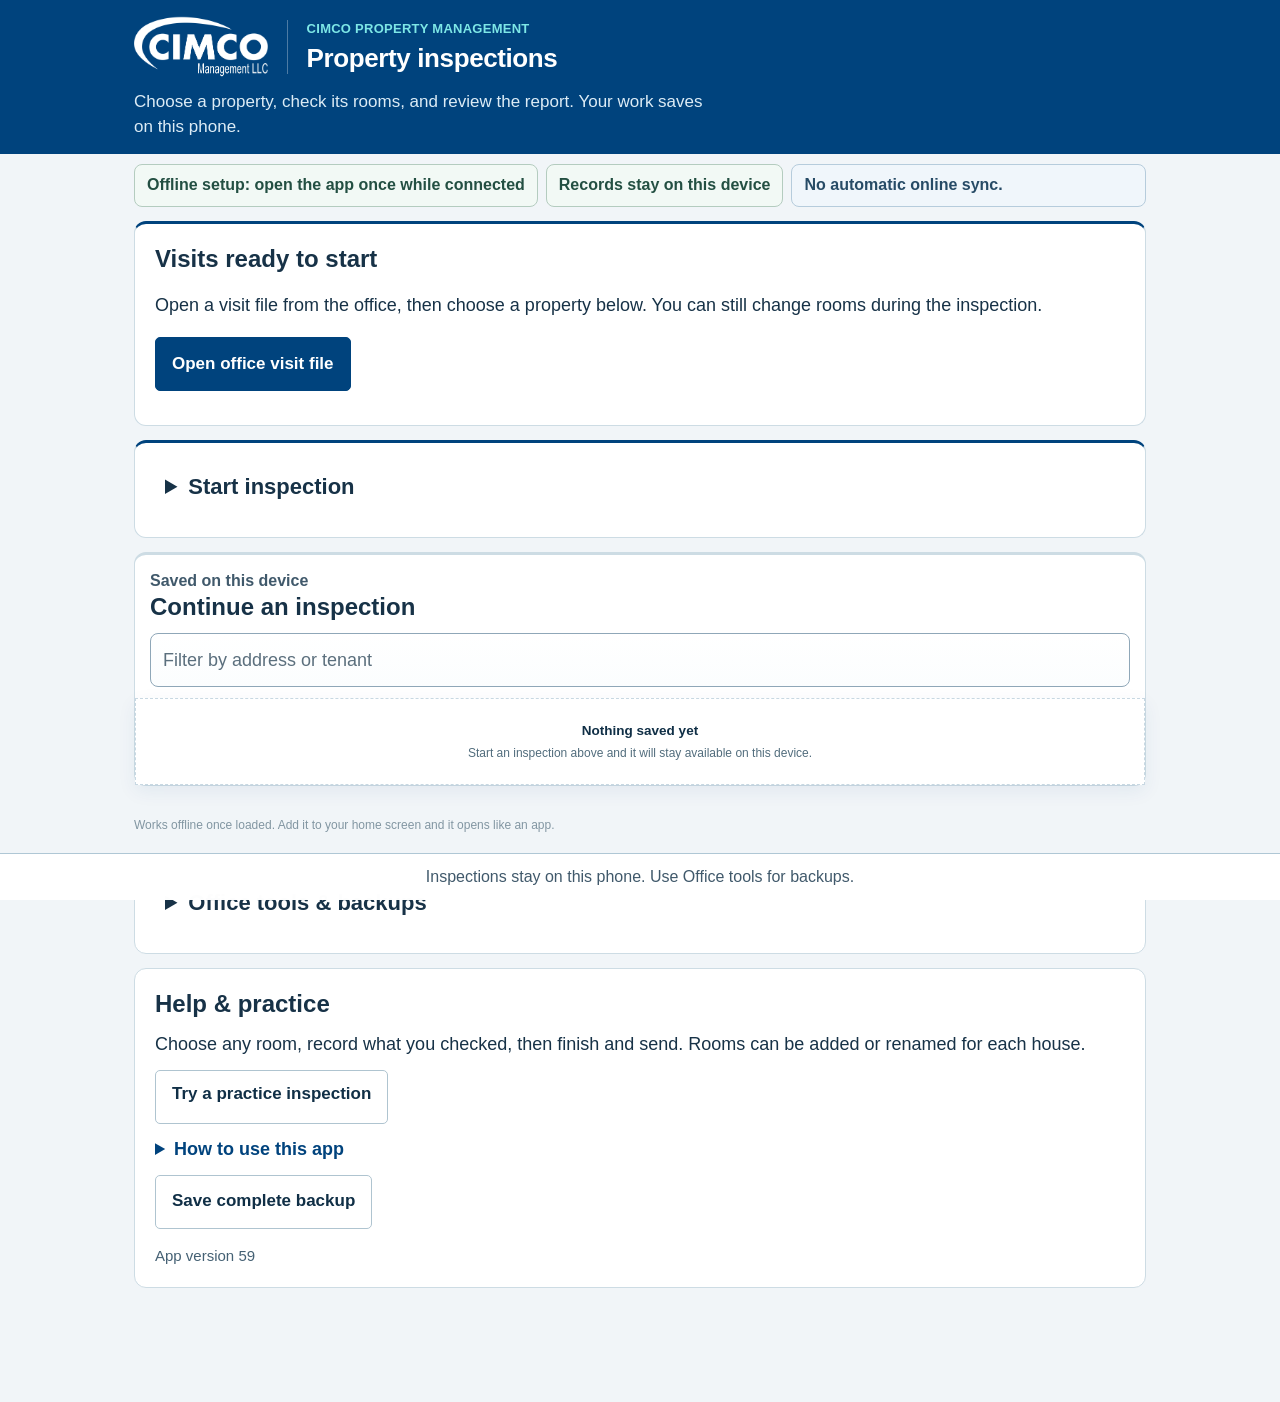
==== commit 3982671d: "Simplify offline inspection visits, room review, and finish workflow" ====
--- a/index.html
+++ b/index.html
@@ -11,9 +11,6 @@
 <link rel="manifest" href="manifest.json">
 <link rel="icon" href="./icon-192.png">
 
-<link rel="preconnect" href="https://fonts.googleapis.com">
-<link rel="preconnect" href="https://fonts.gstatic.com" crossorigin>
-<link href="https://fonts.googleapis.com/css2?family=Archivo:wght@500;600;800&family=IBM+Plex+Mono:wght@400;500;600&family=IBM+Plex+Sans:wght@400;500;600&display=swap" rel="stylesheet">
 
 <style>
 :root{
@@ -522,9 +519,10 @@
   .strip{display:none}
 }
 </style>
-<link rel="stylesheet" href="./app-theme.css?v=58">
-<link rel="stylesheet" href="./inspector-flow.css?v=58">
-<link rel="stylesheet" href="./offline-office.css?v=58">
+<link rel="stylesheet" href="./app-theme.css?v=59">
+<link rel="stylesheet" href="./inspector-flow.css?v=59">
+<link rel="stylesheet" href="./offline-office.css?v=59">
+<link rel="stylesheet" href="./field-guide.css?v=59">
 
 <header class="mast">
   <div class="wrap">
@@ -835,8 +833,9 @@
 const TRANSCRIPTION_BETA_VISIBLE = false;
 let REPORT_LOGO_DATA = "";
 let REPORT_LOGO_PROMISE = null;
-const SELF_TEST = globalThis.CIMCO_PRACTICE_MODE===true || new URLSearchParams(location.search).get("selftest")==="1";
-const TEST_NAMESPACE = (new URLSearchParams(location.search).get("suite")||(globalThis.CIMCO_PRACTICE_MODE?"practice-v58":"manual")).replace(/[^a-zA-Z0-9_-]/g,"").slice(0,32);
+const PRACTICE = globalThis.CIMCO_PRACTICE_MODE===true || new URLSearchParams(location.search).get("practice")==="1";
+const SELF_TEST = PRACTICE || new URLSearchParams(location.search).get("selftest")==="1";
+const TEST_NAMESPACE = (new URLSearchParams(location.search).get("suite")||(PRACTICE?(globalThis.CIMCO_OFFICE_DESK?"office-practice-v59":"inspector-practice-v59"):"manual")).replace(/[^a-zA-Z0-9_-]/g,"").slice(0,32);
 const KEY = SELF_TEST ? "cimco.inspections.selftest.v1."+TEST_NAMESPACE : globalThis.CIMCO_OFFICE_DESK===true ? "cimco.office.inspections.v1" : "cimco.inspections.v1";
 const PHOTO_DB = SELF_TEST ? "cimco-photos-selftest-"+TEST_NAMESPACE : globalThis.CIMCO_OFFICE_DESK===true ? "cimco-office-photos" : "cimco-photos";
 const OFFICE_AI_CONFIG_KEY = "cimco.office-ai.config.v1";
@@ -3660,7 +3659,7 @@
   const clr = t.closest("[data-clear]");
   if(clr){
     const which = clr.dataset.clear;
-    cur.sig[which==="T"?"t":"i"] = ""; drawSig(which, ""); save(); return;
+    InspectionReport.clearSignature(cur,which==="T"?"t":"i"); drawSig(which, ""); save(); return;
   }
 
   const cam = t.closest("[data-cam]");
@@ -3835,9 +3834,11 @@
   window.addEventListener("load", ()=>navigator.serviceWorker.register("./service-worker.js").catch(()=>{}));
 }
 </script>
-<script src="./vendor/jszip.min.js?v=58"></script>
-<script src="./office-model.js?v=58"></script>
-<script src="./inspection-reports.js?v=58"></script>
-<script src="./app-enhancements.js?v=58"></script>
-<script src="./inspector-flow.js?v=58"></script>
-<script src="./offline-office.js?v=58"></script>
+<script src="./vendor/jszip.min.js?v=59"></script>
+<script src="./office-model.js?v=59"></script>
+<script src="./inspection-reports.js?v=59"></script>
+<script src="./app-enhancements.js?v=59"></script>
+<script src="./inspector-flow.js?v=59"></script>
+<script src="./offline-office.js?v=59"></script>
+<script src="./visit-model.js?v=59"></script>
+<script src="./field-guide.js?v=59"></script>
--- a/field-guide.css
+++ b/field-guide.css
@@ -0,0 +1,12 @@
+@media screen{
+ .guided-field [hidden]{display:none!important}.guided-field #confidenceStatus{max-width:1040px;margin:10px auto;display:flex;flex-wrap:wrap;gap:8px;padding:0 14px;font:600 16px/1.4 Arial,sans-serif;color:#234f42}
+ #confidenceStatus span{min-width:0;overflow-wrap:anywhere;padding:9px 12px;border:1px solid #b4ccbf;border-radius:8px;background:#f2f9f5}#confidenceStatus #officeConfidence{flex:1 1 320px;color:#274b66;background:#f0f6fb;border-color:#b6ccdc}
+ .guided-field .guide-error{color:#9a321b!important;background:#fff1e9!important}.guide-actions,.finish-stage>div,.finish-stage{gap:12px}.guide-actions{display:flex;flex-wrap:wrap;margin:14px 0}.visit-card{overflow-wrap:anywhere;border:1px solid #aec5d5;border-left:4px solid #00437d;padding:16px;border-radius:9px;margin:14px 0}.visit-card h3{margin:0;font-size:21px}.visit-card p{margin:10px 0}.visit-instructions{white-space:pre-wrap}
+ .guide-help small{display:block;margin-top:16px;color:#456174}.guide-help>p{margin:12px 0}.guide-help .act{display:inline-block;text-align:center;text-decoration:none}.guide-help summary,.finish-stage summary,.finish-office-details summary,.note-suggestions summary{font-size:18px;font-weight:600;min-height:48px;padding:12px 0;cursor:pointer;color:#00437d}
+ #practiceBanner{padding:12px 18px;border:3px solid #ad6a00;background:#fff1cf;color:#563700;display:flex;flex-wrap:wrap;gap:10px;align-items:center;font:18px/1.4 Arial,sans-serif}#practiceBanner b,#practiceBanner span{flex:1 1 320px}#practiceBanner .act{background:#fff;color:#00437d;text-decoration:none;border:1px solid #98732c;border-radius:8px}
+ .guided-field .room-review-tools{padding:8px 18px;border-top:1px solid #ccdae4;border-bottom:1px solid #ccdae4}.room-review-tools label{display:flex;align-items:center;gap:12px;min-height:54px;font-size:18px}.room-review-tools input{width:26px;height:26px;accent-color:#00437d;flex:none}.room-review-tools p{margin:8px 0}
+ .guided-field .guide-filtered{display:none!important}.guided-field .room-done{display:flex;flex-wrap:wrap}.guided-field .room-done>.act{flex:1 1 220px}.guided-field .note-suggestions{grid-column:1/-1;margin:10px 0}.note-suggestions p{margin:8px 0;font-size:17px}.note-suggestions>div{display:flex;flex-wrap:wrap;gap:8px}.note-suggestions .act{font-weight:400;text-align:left}.guided-field .photo-nudge{grid-column:1/-1;font-size:17px;margin:10px 0;color:#4b6474}
+ .guided-field .handoff-card{display:none}.guided-field #reviewPanel{display:none}body.guided-field[data-field-panel=review] #reviewPanel{display:flex;flex-direction:column}.guided-field #reviewTitle{order:-2}.guided-field .finish-steps{order:-1;display:grid;grid-template-columns:repeat(3,minmax(0,1fr));gap:8px;margin:14px 0}.finish-steps>.act{min-width:0;padding:12px 8px}.finish-steps [aria-current=step]{background:#00437d;color:#fff}.finish-stage>h3{font-size:22px;margin:12px 0}.finish-stage>p{margin:12px 0}.finish-stage>.act,.finish-stage #finishTransfer>.act{margin:12px 10px 8px 0}.finish-stage #finishTransfer{display:flex;flex-wrap:wrap}.finish-stage #finishTransfer>.act{flex:1 1 200px}.guided-field #finishSummary{font-size:18px;padding:14px;border-left:4px solid #00437d;background:#eff5fa;margin:8px 0 18px}.guided-field #finishPhotoNudges{margin:12px 0}.guided-field .finish-office-details{margin-top:16px}.guided-field #signCard{box-shadow:none;padding:0;border:0;margin:16px 0}.guided-field .finish-stage .review-fix{width:100%}
+ #visitPlanner{width:min(680px,calc(100% - 24px));max-height:92vh;box-sizing:border-box;overflow:auto;padding:22px;border:1px solid #8da8bb;border-radius:12px;color:#173247;background:#fff;font:18px/1.5 Arial,sans-serif}#visitPlanner::backdrop{background:#082d48bf}#visitPlanner header{display:flex;justify-content:space-between;gap:12px;align-items:flex-start}#visitPlanner h2{font-size:25px;margin:0}#visitPlanner label{display:grid;gap:7px;margin:14px 0;font-weight:600}#visitPlanner input,#visitPlanner select,#visitPlanner textarea{font:400 18px/1.5 Arial,sans-serif;padding:12px;min-height:54px;min-width:0;box-sizing:border-box;width:100%;border:1px solid #8da8bb;border-radius:8px}#visitPlanner textarea{min-height:100px}#visitPlanner [role=status]{color:#9a321b}
+}
+@media print{#confidenceStatus,#practiceBanner,#assignedVisits,.guide-help,#visitPlanner{display:none!important}}
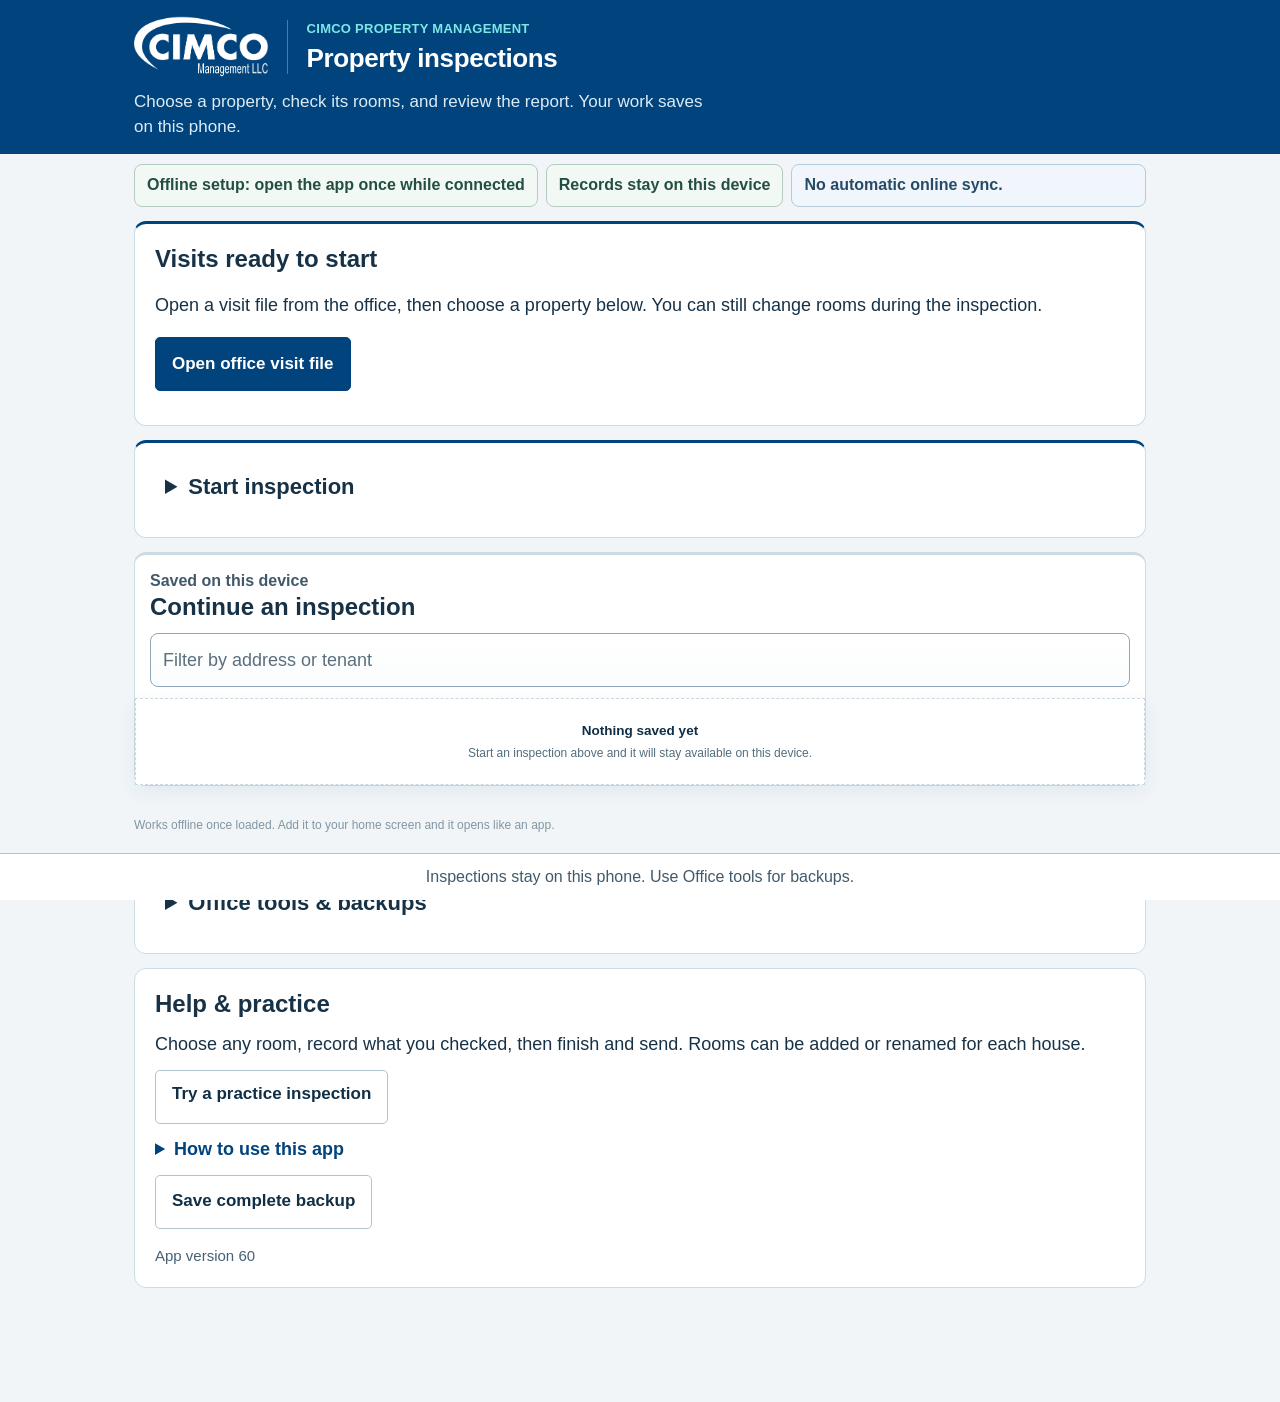
==== commit c9e7e7f3: "Separate HVAC checks, add replacement shortcuts, and default to two beds and baths" ====
--- a/index.html
+++ b/index.html
@@ -519,10 +519,10 @@
   .strip{display:none}
 }
 </style>
-<link rel="stylesheet" href="./app-theme.css?v=59">
-<link rel="stylesheet" href="./inspector-flow.css?v=59">
-<link rel="stylesheet" href="./offline-office.css?v=59">
-<link rel="stylesheet" href="./field-guide.css?v=59">
+<link rel="stylesheet" href="./app-theme.css?v=60">
+<link rel="stylesheet" href="./inspector-flow.css?v=60">
+<link rel="stylesheet" href="./offline-office.css?v=60">
+<link rel="stylesheet" href="./field-guide.css?v=60">
 
 <header class="mast">
   <div class="wrap">
@@ -835,7 +835,7 @@
 let REPORT_LOGO_PROMISE = null;
 const PRACTICE = globalThis.CIMCO_PRACTICE_MODE===true || new URLSearchParams(location.search).get("practice")==="1";
 const SELF_TEST = PRACTICE || new URLSearchParams(location.search).get("selftest")==="1";
-const TEST_NAMESPACE = (new URLSearchParams(location.search).get("suite")||(PRACTICE?(globalThis.CIMCO_OFFICE_DESK?"office-practice-v59":"inspector-practice-v59"):"manual")).replace(/[^a-zA-Z0-9_-]/g,"").slice(0,32);
+const TEST_NAMESPACE = (new URLSearchParams(location.search).get("suite")||(PRACTICE?(globalThis.CIMCO_OFFICE_DESK?"office-practice-v60":"inspector-practice-v60"):"manual")).replace(/[^a-zA-Z0-9_-]/g,"").slice(0,32);
 const KEY = SELF_TEST ? "cimco.inspections.selftest.v1."+TEST_NAMESPACE : globalThis.CIMCO_OFFICE_DESK===true ? "cimco.office.inspections.v1" : "cimco.inspections.v1";
 const PHOTO_DB = SELF_TEST ? "cimco-photos-selftest-"+TEST_NAMESPACE : globalThis.CIMCO_OFFICE_DESK===true ? "cimco-office-photos" : "cimco-photos";
 const OFFICE_AI_CONFIG_KEY = "cimco.office-ai.config.v1";
@@ -855,13 +855,17 @@
   guestroom:{label:"Guest room", items:BEDROOM_ITEMS},
   bathroom:{label:"Bathroom", items:BATHROOM_ITEMS},
   halfbath:{label:"Half bath", items:HALF_BATH_ITEMS},
-  systems: {label:"Safety & systems", items:["Smoke / CO alarms","HVAC / thermostat / filter","Water heater","Electrical panel","Main water shutoff","Locks / deadbolts"]},
+  hvac: {label:"HVAC", items:["Cooling / heating operation","Airflow / vents","Condensate drain / pan / float switch","Outdoor unit / clearance"]},
+  thermostat: {label:"Thermostat", items:["Temperature setting / response","Batteries (if fitted)"]},
+  filter: {label:"Air filter", items:["Air filter condition / fit"]},
+  systems: {label:"Safety & systems", items:["Smoke / CO alarms","Water heater","Electrical panel","Main water shutoff","Locks / deadbolts","Electronic lock batteries (if fitted)"]},
   outside: {label:"Outside", items:["Yard / landscaping","Exterior doors / locks","Exterior lights","Fence / gates","Shed / outbuildings","Roof / siding / gutters","Screens / lanai","Garage / carport","Driveway / walkways","Pool","Mailbox"]},
   other:   {label:"Other space", items:["Floor","Walls / ceiling","Lights","Windows","Doors","Outlets / switches"]}
 };
 const DEFAULT_SPACES = [
   ["living","Living room"],["kitchen","Kitchen"],["laundry","Laundry & appliances"],
-  ["bedroom","Master Bedroom"],["bathroom","Master bath"],["systems","Safety & systems"],["outside","Outside"]
+  ["bedroom","Master Bedroom"],["bedroom","Bedroom 2"],["bathroom","Master bath"],["bathroom","Bathroom 2"],
+  ["hvac","HVAC"],["thermostat","Thermostat"],["filter","Air filter"],["systems","Safety & systems"],["outside","Outside"]
 ];
 /* The rent-ready beta's real field checks, consolidated so each core line is
    a distinct decision. Property-specific checks stay off until selected. */
@@ -869,14 +873,15 @@
   ["rr-safety","Safety & access",[
     "Smoke / CO alarms and extinguisher (present, tested, in date)",
     "Exterior doors / locks (deadbolts work and locks re-keyed)",
+    "Electronic lock batteries (if fitted)",
     "Windows / bedroom egress (open, latch, and are not blocked)",
     "GFCI outlets / electrical panel (test, reset, labeled, no exposed wiring)",
     "Moisture / mold / rails (no leak, odor, staining, or loose safety rail)"
   ]],
-  ["rr-hvac","HVAC & utilities",[
-    "A/C cooling / thermostat (reaches set point and holds)",
-    "A/C filter / condensate (fresh filter; drain, pan, and float switch clear)",
-    "Outdoor A/C unit (level, coils clear, vegetation cut back)",
+  ["hvac","HVAC",T.hvac.items],
+  ["thermostat","Thermostat",T.thermostat.items],
+  ["filter","Air filter",T.filter.items],
+  ["rr-utilities","Utilities",[
     "Water heater (safe setting; no rust, leaks, or missing discharge pipe)",
     "Utilities on (power, water, and gas in the correct account)"
   ]],
@@ -897,7 +902,9 @@
     "Whole-house professional clean (including cabinets, appliances, baseboards, tracks)"
   ]],
   ["bedroom","Master Bedroom",BEDROOM_ITEMS],
+  ["bedroom","Bedroom 2",BEDROOM_ITEMS],
   ["bathroom","Master bath",BATHROOM_ITEMS],
+  ["bathroom","Bathroom 2",BATHROOM_ITEMS],
   ["rr-exterior","Exterior & grounds",[
     "Roof / gutters / drainage (visually sound; water directed away)",
     "Irrigation / landscaping / grass (runs; trimmed; no roof overgrowth)",
@@ -940,22 +947,26 @@
     "Smoking / unusual odors","Unauthorized occupants / pets"
   ]],
   ["routine-safety","Safety & electrical",[
-    "Smoke alarms","CO alarms","GFCI outlets","Outlets / switches / exposed wiring","Doors / locks / emergency exits"
+    "Smoke alarms","CO alarms","GFCI outlets","Outlets / switches / exposed wiring","Doors / locks / emergency exits","Electronic lock batteries (if fitted)"
   ]],
   ["routine-moisture","Water, leaks & mold",[
     "Visible mold / mildew","Ceilings / walls / water staining","Kitchen sink / cabinets / supply lines",
     "Bathroom fixtures / toilet / tub / shower","Water heater / shutoffs / standing water"
   ]],
-  ["routine-systems","HVAC & appliances",[
-    "A/C cooling / thermostat","A/C filter / vents / condensate","Refrigerator / freezer",
-    "Oven / range / vent hood","Dishwasher / disposal / washer / dryer"
+  ["hvac","HVAC",T.hvac.items],
+  ["thermostat","Thermostat",T.thermostat.items],
+  ["filter","Air filter",T.filter.items],
+  ["routine-appliances","Appliances",[
+    "Refrigerator / freezer","Oven / range / vent hood","Dishwasher / disposal / washer / dryer"
   ]],
   ["routine-interior","Interior condition",[
     "Floors / carpet / tile","Walls / ceilings / paint","Windows / screens / blinds",
     "Interior doors / closets","Cabinets / counters / fixtures"
   ]],
   ["bedroom","Master Bedroom",BEDROOM_ITEMS],
+  ["bedroom","Bedroom 2",BEDROOM_ITEMS],
   ["bathroom","Master bath",BATHROOM_ITEMS],
+  ["bathroom","Bathroom 2",BATHROOM_ITEMS],
   ["routine-exterior","Exterior & grounds",[
     "Yard / landscaping / debris","Exterior walls / roof / gutters","Driveway / walkways / fencing",
     "Exterior lights / house numbers","Garage / carport / pool / patio / lanai"
@@ -1513,12 +1524,15 @@
 }
 function nextSpaceName(type){
   const spaces = (cur&&Array.isArray(cur.spaces)) ? cur.spaces : [];
-  if(type==="bedroom") return "Bedroom " + Math.max(2, spaces.filter(sp=>sp.type==="bedroom").length + 1);
+  if(type==="bedroom"||type==="bathroom"){
+    const label=type==="bedroom"?"Bedroom ":"Bathroom ";let number=2;
+    while(spaces.some(sp=>String(sp.name).trim().toLowerCase()===(label+number).toLowerCase()))number++;
+    return label+number;
+  }
   if(type==="guestroom"){
     const count=spaces.filter(sp=>sp.type==="guestroom").length;
     return count ? "Guest room " + (count+1) : "Guest room";
   }
-  if(type==="bathroom") return "Bathroom " + Math.max(2, spaces.filter(sp=>sp.type==="bathroom").length + 1);
   if(type==="halfbath"){
     const count=spaces.filter(sp=>sp.type==="halfbath").length;
     return count ? "Half bath " + (count+1) : "Half bath";
@@ -3834,11 +3848,11 @@
   window.addEventListener("load", ()=>navigator.serviceWorker.register("./service-worker.js").catch(()=>{}));
 }
 </script>
-<script src="./vendor/jszip.min.js?v=59"></script>
-<script src="./office-model.js?v=59"></script>
-<script src="./inspection-reports.js?v=59"></script>
-<script src="./app-enhancements.js?v=59"></script>
-<script src="./inspector-flow.js?v=59"></script>
-<script src="./offline-office.js?v=59"></script>
-<script src="./visit-model.js?v=59"></script>
-<script src="./field-guide.js?v=59"></script>
+<script src="./vendor/jszip.min.js?v=60"></script>
+<script src="./office-model.js?v=60"></script>
+<script src="./inspection-reports.js?v=60"></script>
+<script src="./app-enhancements.js?v=60"></script>
+<script src="./inspector-flow.js?v=60"></script>
+<script src="./offline-office.js?v=60"></script>
+<script src="./visit-model.js?v=60"></script>
+<script src="./field-guide.js?v=60"></script>
--- a/field-guide.css
+++ b/field-guide.css
@@ -10,3 +10,4 @@
  #visitPlanner{width:min(680px,calc(100% - 24px));max-height:92vh;box-sizing:border-box;overflow:auto;padding:22px;border:1px solid #8da8bb;border-radius:12px;color:#173247;background:#fff;font:18px/1.5 Arial,sans-serif}#visitPlanner::backdrop{background:#082d48bf}#visitPlanner header{display:flex;justify-content:space-between;gap:12px;align-items:flex-start}#visitPlanner h2{font-size:25px;margin:0}#visitPlanner label{display:grid;gap:7px;margin:14px 0;font-weight:600}#visitPlanner input,#visitPlanner select,#visitPlanner textarea{font:400 18px/1.5 Arial,sans-serif;padding:12px;min-height:54px;min-width:0;box-sizing:border-box;width:100%;border:1px solid #8da8bb;border-radius:8px}#visitPlanner textarea{min-height:100px}#visitPlanner [role=status]{color:#9a321b}
 }
 @media print{#confidenceStatus,#practiceBanner,#assignedVisits,.guide-help,#visitPlanner{display:none!important}}
+@media screen{.replacement-actions{grid-column:1/-1;margin:12px 0}.replacement-actions>div{display:flex;flex-wrap:wrap;align-items:center;gap:12px;padding:10px 0}.replacement-actions span{font-size:18px;font-weight:600}.replacement-actions .act{min-height:54px;border:1px solid #8da8bb;background:#fff;color:#00437d}}
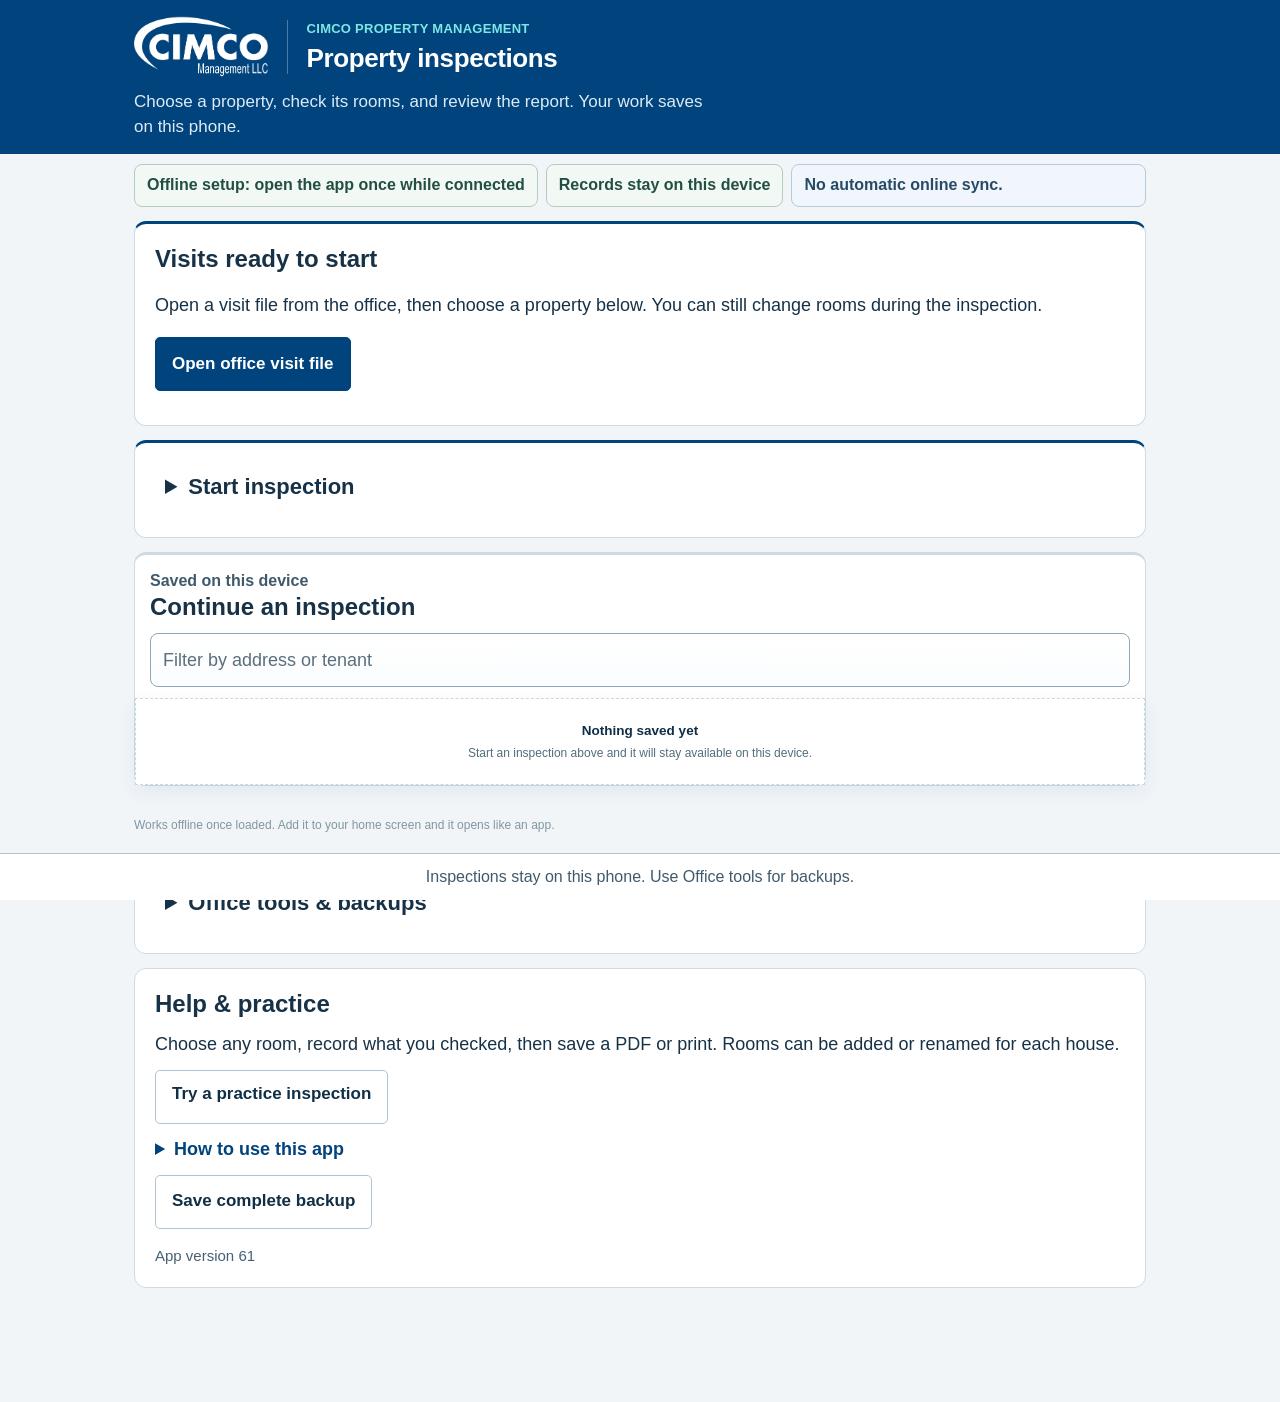
==== commit 33dcc6f9: "Make PDF and printing primary with optional office sharing" ====
--- a/index.html
+++ b/index.html
@@ -519,10 +519,10 @@
   .strip{display:none}
 }
 </style>
-<link rel="stylesheet" href="./app-theme.css?v=60">
-<link rel="stylesheet" href="./inspector-flow.css?v=60">
-<link rel="stylesheet" href="./offline-office.css?v=60">
-<link rel="stylesheet" href="./field-guide.css?v=60">
+<link rel="stylesheet" href="./app-theme.css?v=61">
+<link rel="stylesheet" href="./inspector-flow.css?v=61">
+<link rel="stylesheet" href="./offline-office.css?v=61">
+<link rel="stylesheet" href="./field-guide.css?v=61">
 
 <header class="mast">
   <div class="wrap">
@@ -835,7 +835,7 @@
 let REPORT_LOGO_PROMISE = null;
 const PRACTICE = globalThis.CIMCO_PRACTICE_MODE===true || new URLSearchParams(location.search).get("practice")==="1";
 const SELF_TEST = PRACTICE || new URLSearchParams(location.search).get("selftest")==="1";
-const TEST_NAMESPACE = (new URLSearchParams(location.search).get("suite")||(PRACTICE?(globalThis.CIMCO_OFFICE_DESK?"office-practice-v60":"inspector-practice-v60"):"manual")).replace(/[^a-zA-Z0-9_-]/g,"").slice(0,32);
+const TEST_NAMESPACE = (new URLSearchParams(location.search).get("suite")||(PRACTICE?(globalThis.CIMCO_OFFICE_DESK?"office-practice-v61":"inspector-practice-v61"):"manual")).replace(/[^a-zA-Z0-9_-]/g,"").slice(0,32);
 const KEY = SELF_TEST ? "cimco.inspections.selftest.v1."+TEST_NAMESPACE : globalThis.CIMCO_OFFICE_DESK===true ? "cimco.office.inspections.v1" : "cimco.inspections.v1";
 const PHOTO_DB = SELF_TEST ? "cimco-photos-selftest-"+TEST_NAMESPACE : globalThis.CIMCO_OFFICE_DESK===true ? "cimco-office-photos" : "cimco-photos";
 const OFFICE_AI_CONFIG_KEY = "cimco.office-ai.config.v1";
@@ -3848,11 +3848,11 @@
   window.addEventListener("load", ()=>navigator.serviceWorker.register("./service-worker.js").catch(()=>{}));
 }
 </script>
-<script src="./vendor/jszip.min.js?v=60"></script>
-<script src="./office-model.js?v=60"></script>
-<script src="./inspection-reports.js?v=60"></script>
-<script src="./app-enhancements.js?v=60"></script>
-<script src="./inspector-flow.js?v=60"></script>
-<script src="./offline-office.js?v=60"></script>
-<script src="./visit-model.js?v=60"></script>
-<script src="./field-guide.js?v=60"></script>
+<script src="./vendor/jszip.min.js?v=61"></script>
+<script src="./office-model.js?v=61"></script>
+<script src="./inspection-reports.js?v=61"></script>
+<script src="./app-enhancements.js?v=61"></script>
+<script src="./inspector-flow.js?v=61"></script>
+<script src="./offline-office.js?v=61"></script>
+<script src="./visit-model.js?v=61"></script>
+<script src="./field-guide.js?v=61"></script>
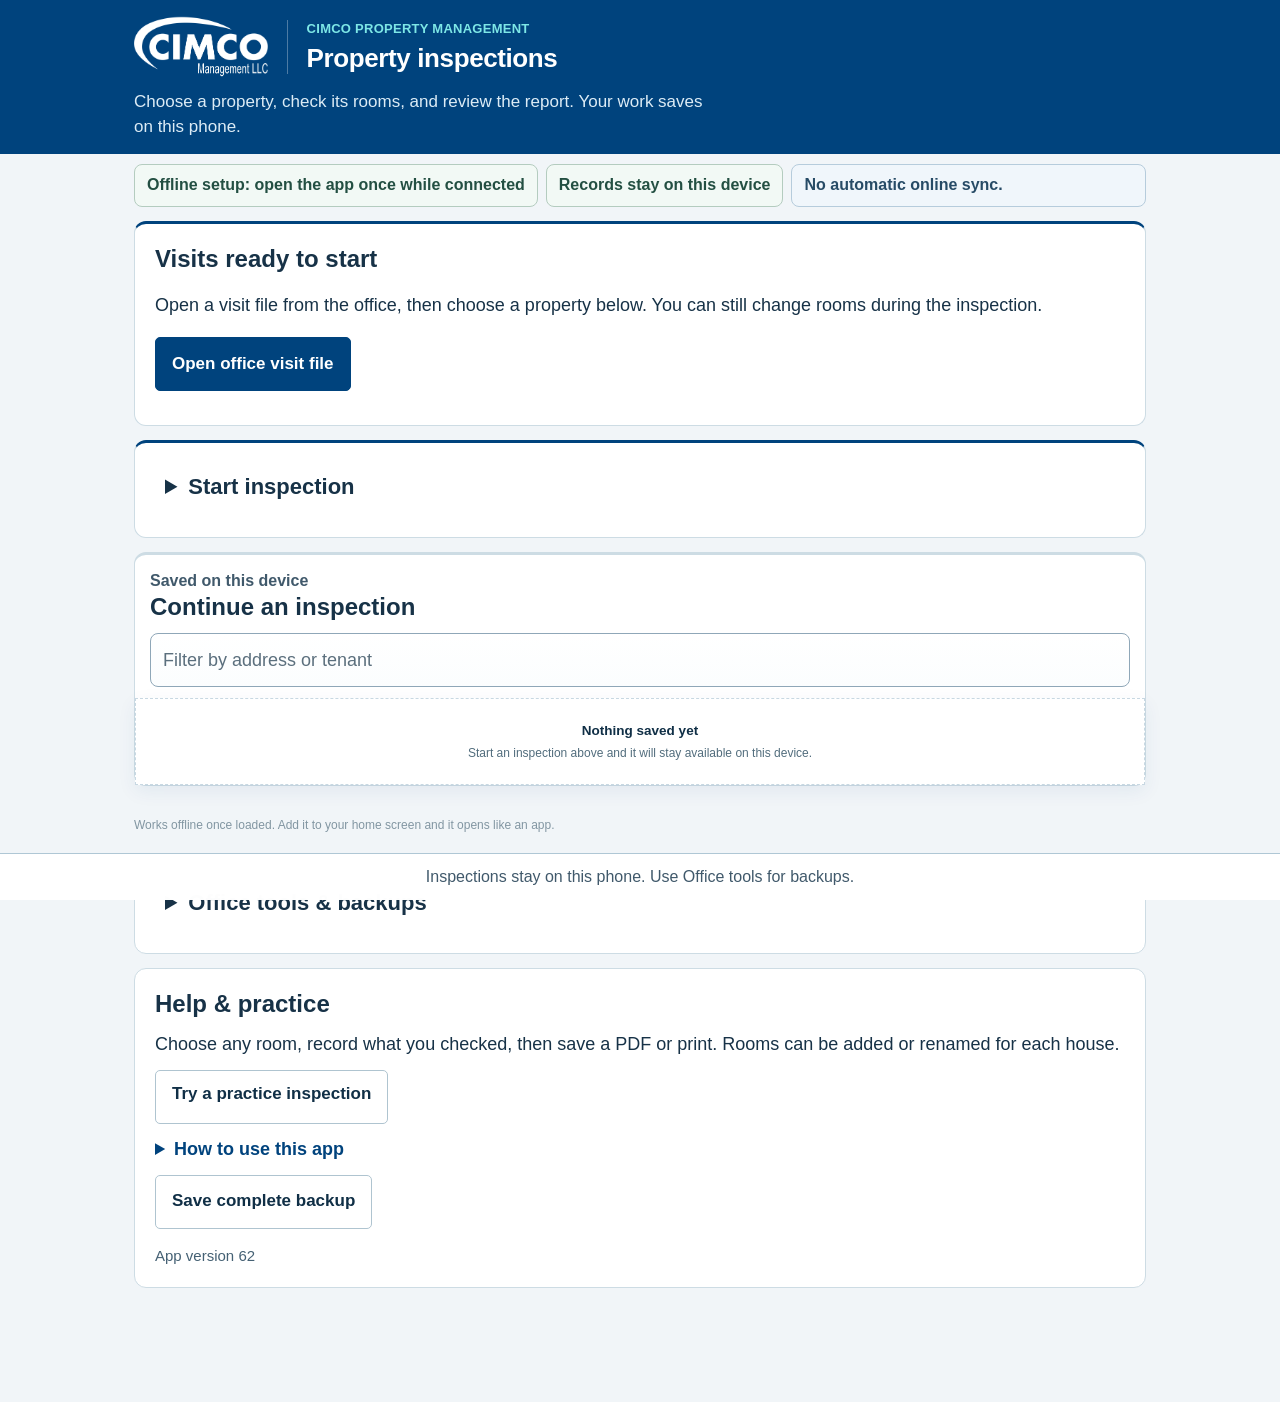
==== commit bf7b7d14: "Improve printed report pagination and protect long notes and captions" ====
--- a/index.html
+++ b/index.html
@@ -519,10 +519,10 @@
   .strip{display:none}
 }
 </style>
-<link rel="stylesheet" href="./app-theme.css?v=61">
-<link rel="stylesheet" href="./inspector-flow.css?v=61">
-<link rel="stylesheet" href="./offline-office.css?v=61">
-<link rel="stylesheet" href="./field-guide.css?v=61">
+<link rel="stylesheet" href="./app-theme.css?v=62">
+<link rel="stylesheet" href="./inspector-flow.css?v=62">
+<link rel="stylesheet" href="./offline-office.css?v=62">
+<link rel="stylesheet" href="./field-guide.css?v=62">
 
 <header class="mast">
   <div class="wrap">
@@ -835,7 +835,7 @@
 let REPORT_LOGO_PROMISE = null;
 const PRACTICE = globalThis.CIMCO_PRACTICE_MODE===true || new URLSearchParams(location.search).get("practice")==="1";
 const SELF_TEST = PRACTICE || new URLSearchParams(location.search).get("selftest")==="1";
-const TEST_NAMESPACE = (new URLSearchParams(location.search).get("suite")||(PRACTICE?(globalThis.CIMCO_OFFICE_DESK?"office-practice-v61":"inspector-practice-v61"):"manual")).replace(/[^a-zA-Z0-9_-]/g,"").slice(0,32);
+const TEST_NAMESPACE = (new URLSearchParams(location.search).get("suite")||(PRACTICE?(globalThis.CIMCO_OFFICE_DESK?"office-practice-v62":"inspector-practice-v62"):"manual")).replace(/[^a-zA-Z0-9_-]/g,"").slice(0,32);
 const KEY = SELF_TEST ? "cimco.inspections.selftest.v1."+TEST_NAMESPACE : globalThis.CIMCO_OFFICE_DESK===true ? "cimco.office.inspections.v1" : "cimco.inspections.v1";
 const PHOTO_DB = SELF_TEST ? "cimco-photos-selftest-"+TEST_NAMESPACE : globalThis.CIMCO_OFFICE_DESK===true ? "cimco-office-photos" : "cimco-photos";
 const OFFICE_AI_CONFIG_KEY = "cimco.office-ai.config.v1";
@@ -3848,11 +3848,11 @@
   window.addEventListener("load", ()=>navigator.serviceWorker.register("./service-worker.js").catch(()=>{}));
 }
 </script>
-<script src="./vendor/jszip.min.js?v=61"></script>
-<script src="./office-model.js?v=61"></script>
-<script src="./inspection-reports.js?v=61"></script>
-<script src="./app-enhancements.js?v=61"></script>
-<script src="./inspector-flow.js?v=61"></script>
-<script src="./offline-office.js?v=61"></script>
-<script src="./visit-model.js?v=61"></script>
-<script src="./field-guide.js?v=61"></script>
+<script src="./vendor/jszip.min.js?v=62"></script>
+<script src="./office-model.js?v=62"></script>
+<script src="./inspection-reports.js?v=62"></script>
+<script src="./app-enhancements.js?v=62"></script>
+<script src="./inspector-flow.js?v=62"></script>
+<script src="./offline-office.js?v=62"></script>
+<script src="./visit-model.js?v=62"></script>
+<script src="./field-guide.js?v=62"></script>
